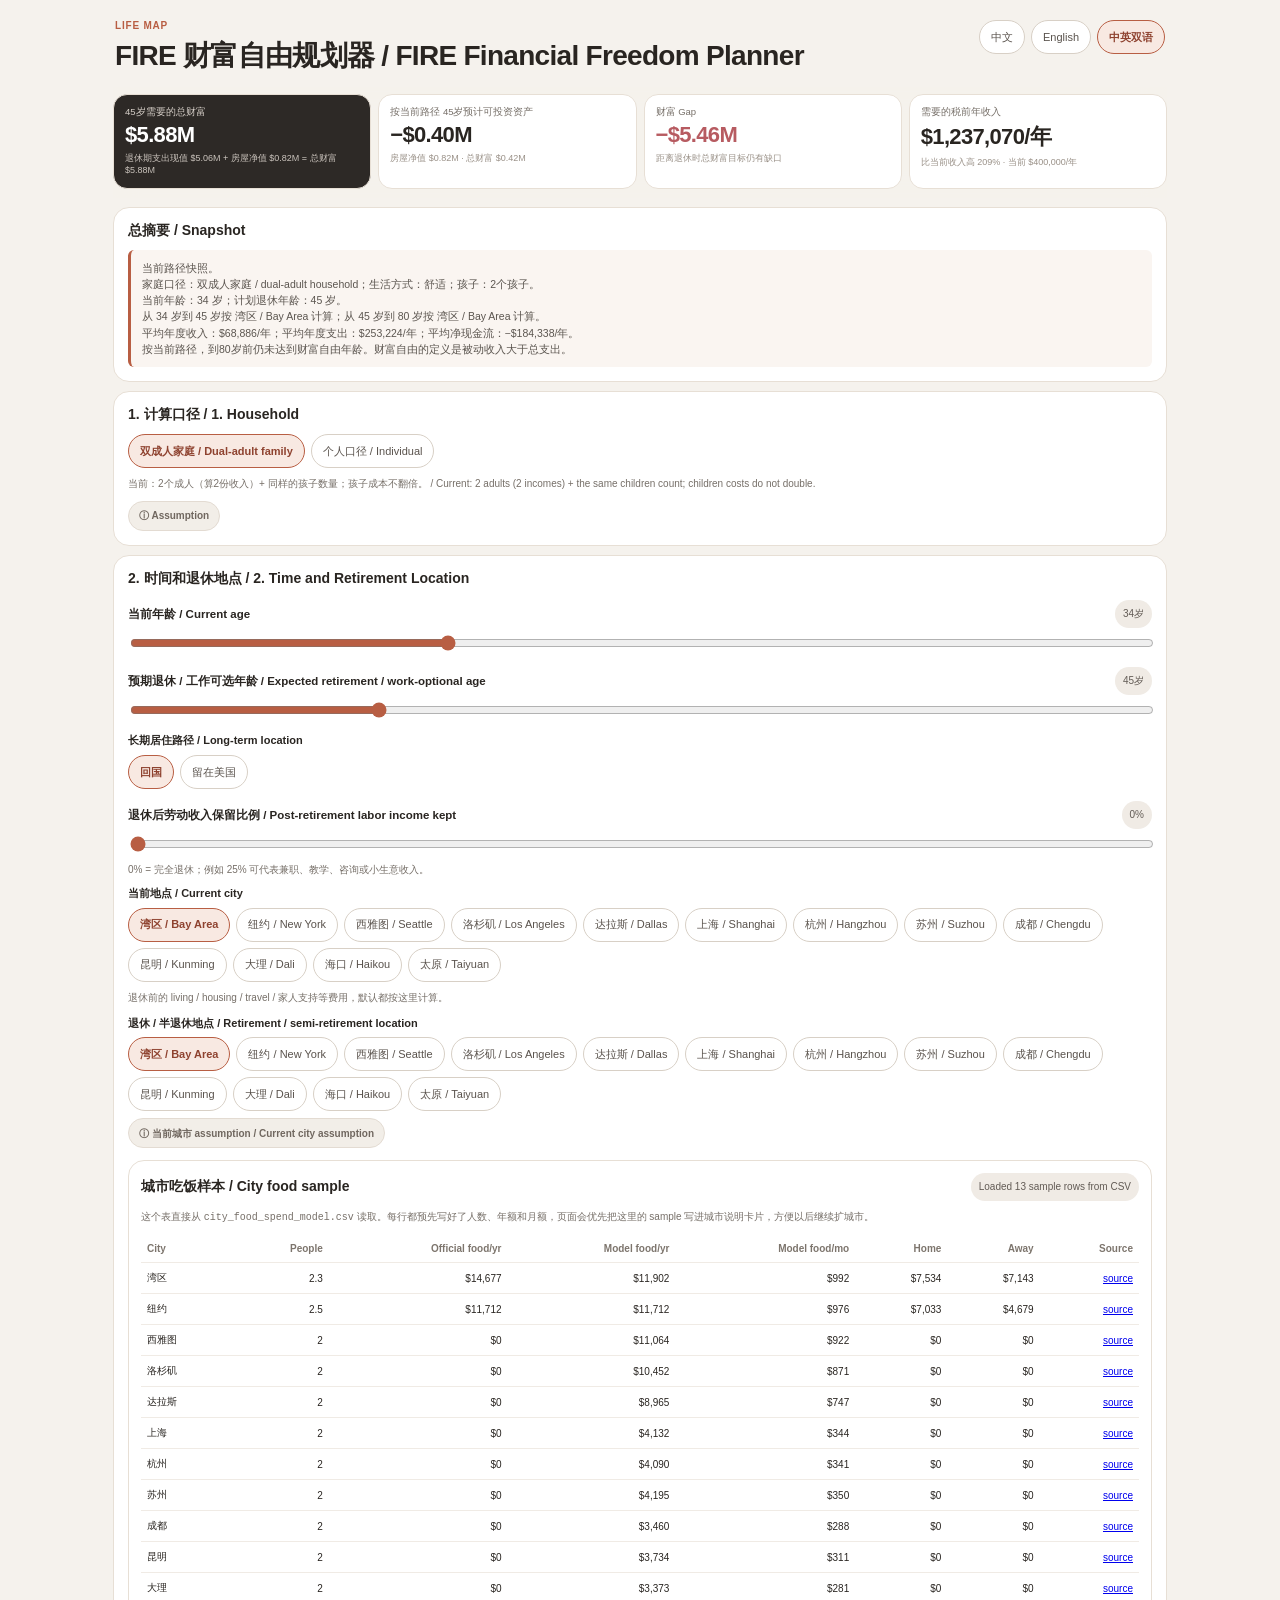
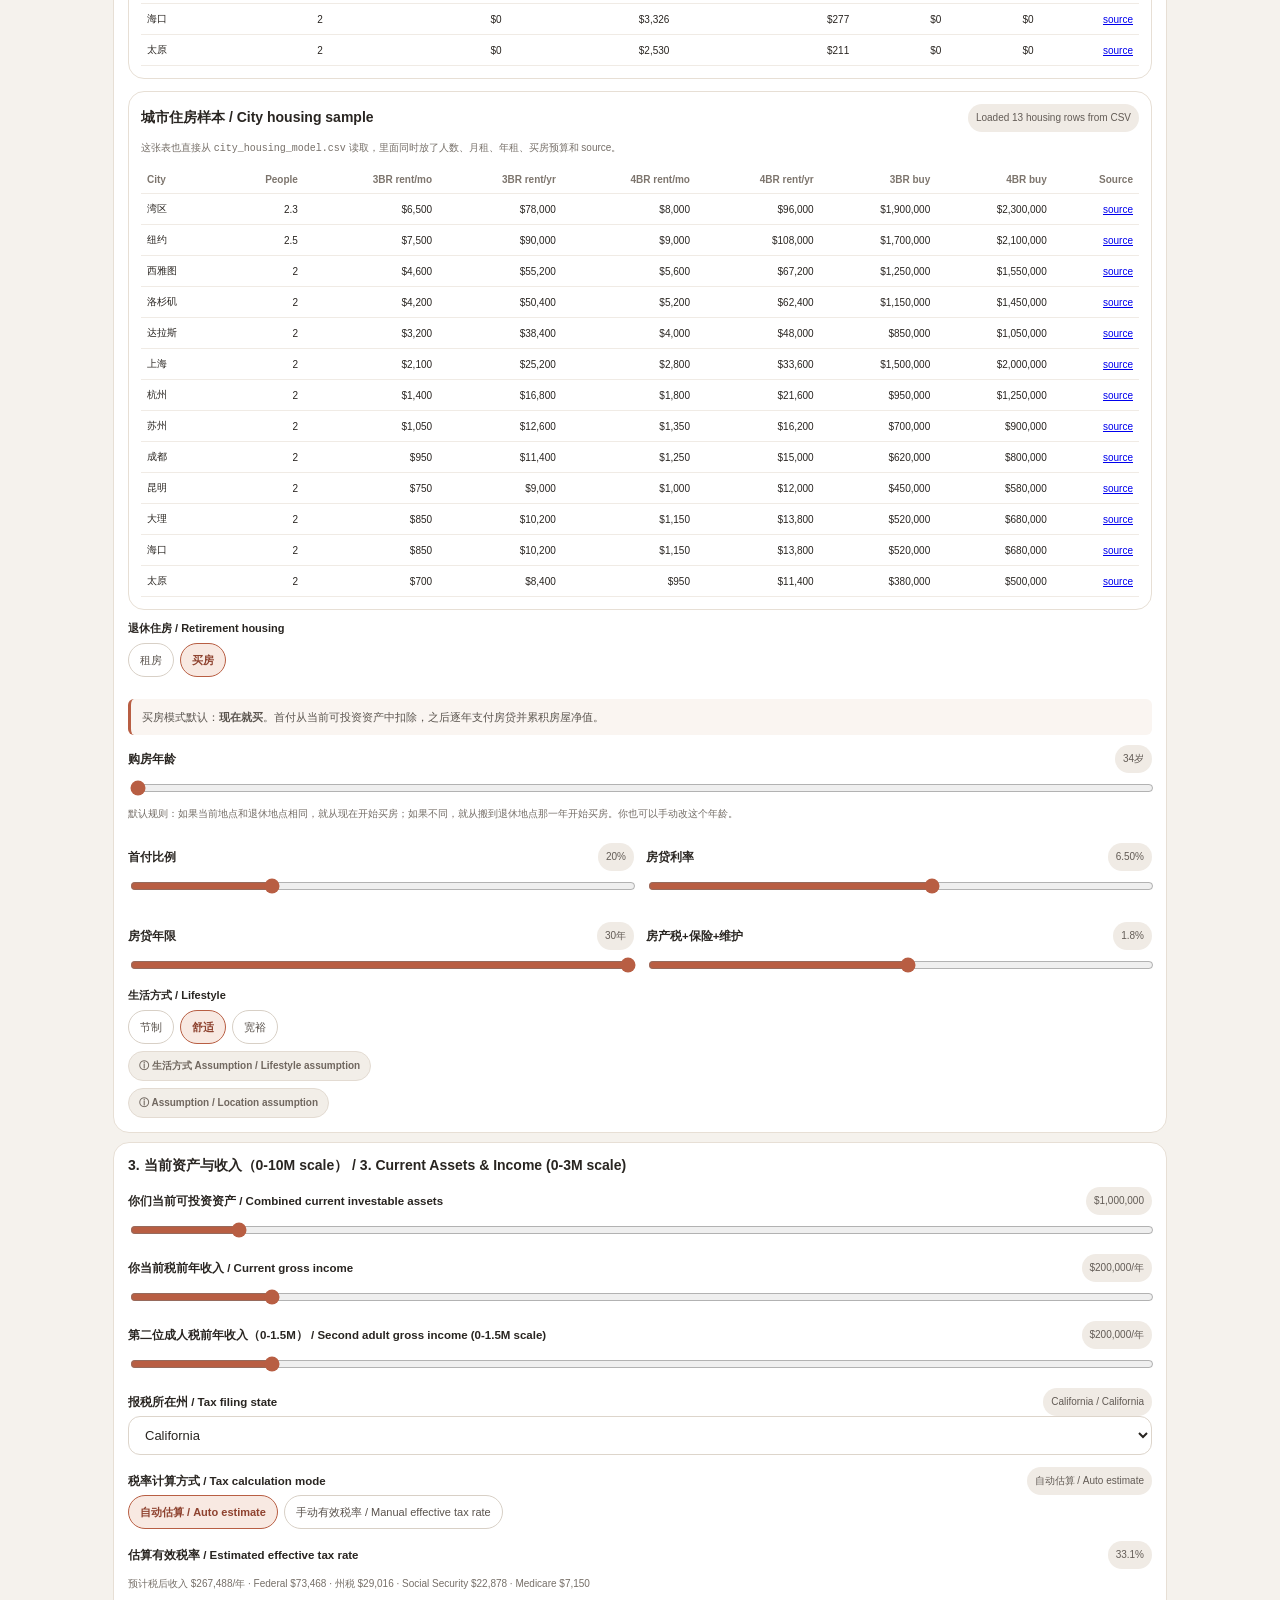
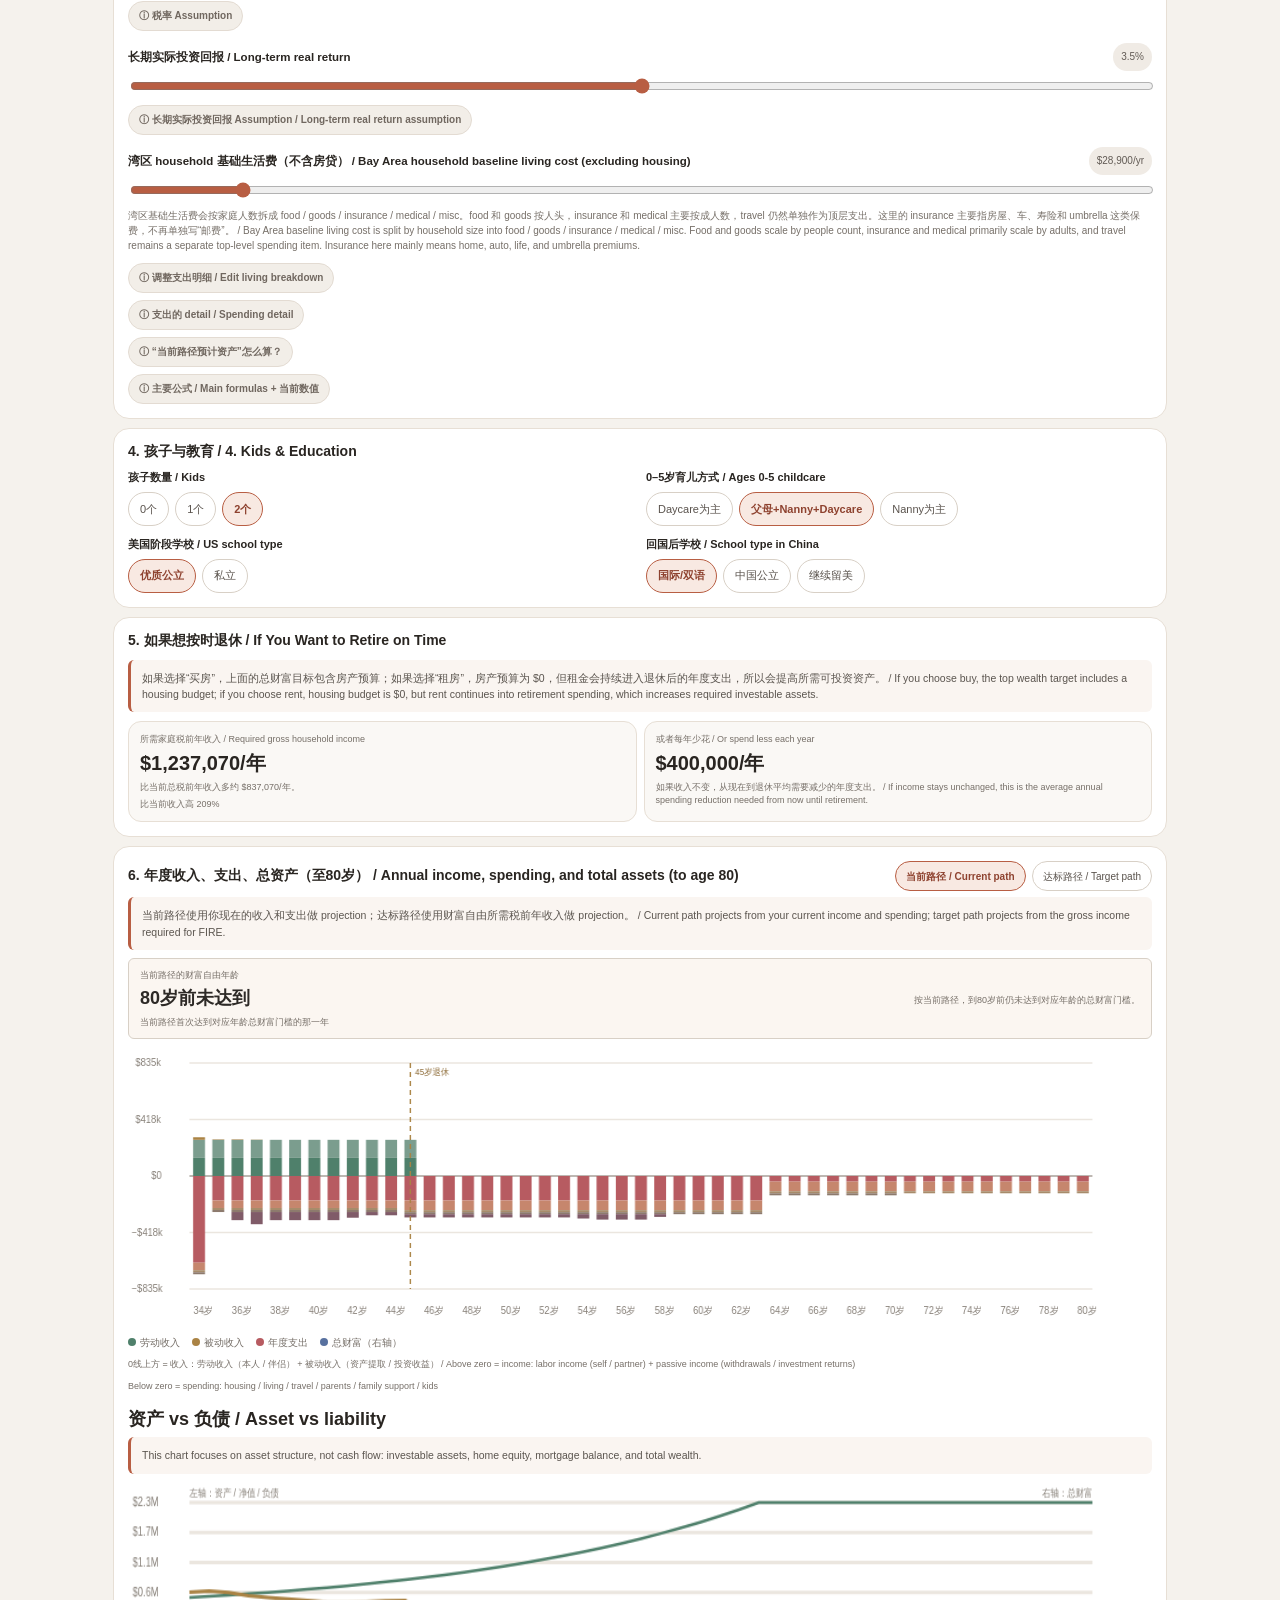
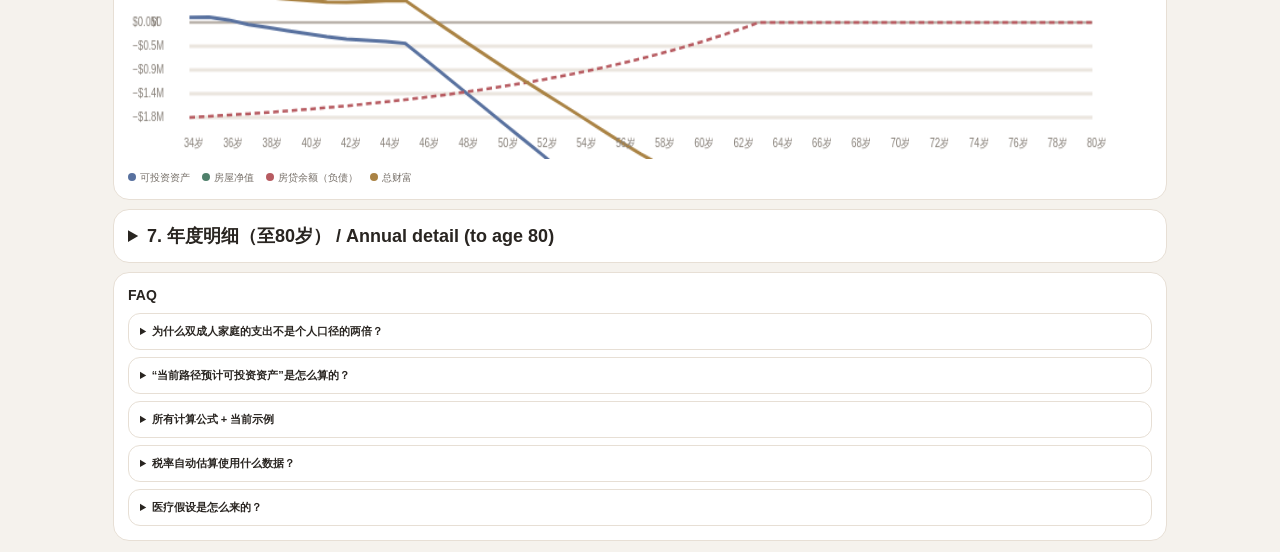
==== index.html @ 5516d3d5 "expand housing samples with annual rents" ====
<!doctype html>
<html lang="zh-CN">
<head>
<meta charset="utf-8">
<meta name="viewport" content="width=device-width,initial-scale=1,maximum-scale=1">
<title>FIRE 财富自由规划器</title>
<style>
:root{--bg:#f5f2ed;--card:#fff;--ink:#292521;--muted:#766f68;--line:#e7dfd5;--accent:#b85e43;--soft:#f8e9e2;--green:#4f806b;--red:#b75b61;--blue:#58719f;--gold:#aa8344;--dark:#2d2926}
*{box-sizing:border-box}body{margin:0;background:var(--bg);color:var(--ink);font-family:-apple-system,BlinkMacSystemFont,"SF Pro Text","PingFang SC","Microsoft YaHei",sans-serif}
.page{max-width:1080px;margin:auto;padding:13px}.hero{padding:7px 2px 12px}.eyebrow{font-size:10px;color:var(--accent);font-weight:800;letter-spacing:.08em}.hero h1{font-size:28px;margin:6px 0 0;letter-spacing:-.025em;max-width:100%}
.sticky{position:sticky;top:0;z-index:30;background:rgba(245,242,237,.95);backdrop-filter:blur(12px);padding:7px 0 9px}.kpis{display:grid;grid-template-columns:1fr 1fr;gap:7px}.kpi{background:#fff;border:1px solid var(--line);border-radius:14px;padding:11px}.kpi.primary{background:var(--dark);color:#fff}
.lab{font-size:9.5px;color:var(--muted);line-height:1.3}.primary .lab{color:#d5cec7}.num{font-size:22px;font-weight:850;letter-spacing:-.03em;margin-top:4px}.sub{font-size:9px;color:#999087;margin-top:4px;line-height:1.35}.primary .sub{color:#ccc5be}
.card{background:#fff;border:1px solid var(--line);border-radius:16px;padding:14px;margin-top:9px}.card h2{font-size:14px;margin:0 0 10px}.desc{font-size:10px;color:var(--muted);line-height:1.5;margin:-4px 0 10px}
.grid{display:grid;grid-template-columns:1fr 1fr;gap:12px}.grid > *{min-width:0}.choice-label{font-size:11px;font-weight:750;margin-bottom:7px;line-height:1.25}.seg{display:flex;gap:6px;flex-wrap:wrap;align-items:flex-start}.seg button{border:1px solid #d8d0c6;background:#fff;color:#5a534d;padding:8px 11px;min-height:34px;border-radius:999px;font-size:11px;line-height:1.15;cursor:pointer;display:inline-flex;align-items:center;justify-content:center;white-space:nowrap}.seg button.active{border-color:var(--accent);background:var(--soft);color:#8e422f;font-weight:800}
.control{margin-top:12px;min-width:0}.head{display:flex;justify-content:space-between;gap:8px;align-items:center;flex-wrap:wrap;min-width:0}.head label{font-size:11.5px;font-weight:700;line-height:1.25;min-width:0}.pill{font-size:10px;background:#f0ebe5;color:#625b55;padding:5px 8px;border-radius:999px;display:inline-flex;align-items:center;justify-content:center;min-height:28px;line-height:1;white-space:nowrap}input[type=range]{width:100%;accent-color:var(--accent);margin-top:7px}
details.info{margin-top:7px}details.info summary{display:inline-flex;cursor:pointer;list-style:none;align-items:center;justify-content:center;gap:4px;border:1px solid #e3dbd2;background:#f2eee8;border-radius:999px;padding:6px 10px;font-size:10px;line-height:1.15;min-height:30px;font-weight:750;color:#70675f;white-space:nowrap}details.info summary::-webkit-details-marker{display:none}
.info-body{margin-top:6px;border:1px solid #ebe3da;background:#faf8f5;border-radius:10px;padding:9px;font-size:9.5px;line-height:1.55;color:#5d5650}.info-grid{display:grid;grid-template-columns:1fr 1fr;gap:5px;margin:6px 0}.icell{background:#fff;border:1px solid #eee7df;border-radius:8px;padding:6px}.ik{font-size:8px;color:#8b827a}.iv{font-size:10.5px;font-weight:800;margin-top:2px}
.breakdown{display:grid;grid-template-columns:1fr 1fr;gap:7px}.box{border:1px solid var(--line);border-radius:12px;padding:10px;background:#faf8f5}.box .a{font-size:9px;color:var(--muted)}.box .b{font-size:16px;font-weight:850;margin-top:4px}
.solution{display:grid;grid-template-columns:1fr 1fr;gap:7px}.solvebox{border:1px solid var(--line);border-radius:13px;padding:11px;background:#faf8f5}.solvebox .slabel{font-size:9px;color:var(--muted)}.solvebox .snum{font-size:20px;font-weight:900;margin-top:4px}.solvebox .stext{font-size:9px;color:var(--muted);line-height:1.4;margin-top:4px}
.note{background:#faf5f1;border-left:3px solid var(--accent);padding:10px 11px;border-radius:6px;font-size:10.5px;color:#5b554f;line-height:1.55;margin-top:9px}
canvas{width:100%;height:285px;background:#fff;border-radius:10px}.legend{display:flex;gap:12px;flex-wrap:wrap;font-size:10px;color:var(--muted);margin-top:8px}.dot{display:inline-block;width:8px;height:8px;border-radius:50%;margin-right:4px}
.scroll{overflow-x:auto}table{border-collapse:collapse;width:100%;font-size:10px}th,td{padding:8px 6px;border-bottom:1px solid #f0ebe5;text-align:right;white-space:nowrap}th:first-child,td:first-child{text-align:left}th{color:#7d756d}.pos{color:var(--green)}.neg{color:var(--red)}.hidden{display:none!important}
@media(min-width:760px){.kpis{grid-template-columns:repeat(4,1fr)}}@media(max-width:700px){.grid,.solution,.breakdown{grid-template-columns:1fr}.num{font-size:20px}}

.chart-wrap{position:relative}
.chart-tooltip{
  position:absolute;pointer-events:none;display:none;min-width:150px;
  background:#2d2926;color:#fff;border-radius:10px;padding:9px 10px;
  font-size:10px;line-height:1.55;z-index:5
}
.chart-tooltip b{font-size:11px}
.faq{margin-top:9px}
.faq details{border:1px solid var(--line);background:#fff;border-radius:12px;padding:10px 11px;margin-top:7px}
.faq summary{cursor:pointer;font-size:11px;font-weight:750}
.faq .answer{font-size:10px;color:var(--muted);line-height:1.6;margin-top:8px}

.chart-head{display:flex;justify-content:space-between;align-items:center;gap:8px;flex-wrap:wrap;margin-bottom:6px}
.chart-toggle{display:flex;gap:6px}
.chart-toggle button{border:1px solid #d8d0c6;background:#fff;color:#5a534d;padding:6px 10px;min-height:30px;border-radius:999px;font-size:10px;line-height:1.15;cursor:pointer;display:inline-flex;align-items:center;justify-content:center;white-space:nowrap}
.chart-toggle button.active{border-color:var(--accent);background:var(--soft);color:#8e422f;font-weight:800}
.breakdown-legend{display:none;gap:10px;flex-wrap:wrap;font-size:9px;color:var(--muted);margin-top:8px}
.breakdown-legend.show{display:flex}
.fire-badge{display:flex;justify-content:space-between;gap:10px;align-items:center;flex-wrap:wrap;border:1px solid #d8d0c6;background:#fbf6f1}
.fire-badge .slabel{font-size:9px;color:var(--muted)}
.fire-badge .snum{font-size:18px;font-weight:900;color:#2d2926;margin-top:2px}
.fire-badge .stext{font-size:9px;color:var(--muted);line-height:1.4;margin-top:3px}
.fire-hit{background:#f5efe8}
.fire-hit td{font-weight:800;color:#2d2926}
.hero-row{display:flex;justify-content:space-between;gap:10px;align-items:flex-start;flex-wrap:nowrap}
.hero-row > div:first-child{min-width:0;flex:1 1 auto}
.lang-toggle{justify-content:flex-end;flex:0 0 auto;margin-left:auto;white-space:nowrap}
.lang-toggle button{min-width:0}
@media(max-width:700px){
 .hero-row{flex-direction:column;flex-wrap:nowrap}
 .lang-toggle{margin-left:0;justify-content:flex-start;white-space:normal}
}
</style>
</head>
<body>
<div class="page">
 <div class="hero hero-row">
  <div>
   <div class="eyebrow">LIFE MAP</div>
   <h1>FIRE 财富自由规划器</h1>
  </div>
  <div class="seg lang-toggle" id="langMode">
   <button data-v="zh">中文</button>
   <button data-v="en">English</button>
   <button data-v="bilingual" class="active">中英双语</button>
  </div>
 </div>

<div class="sticky">
  <div class="kpis">
   <div class="kpi primary"><div class="lab" id="totalNeedLabel">预期退休时需要的总财富</div><div class="num" id="totalNeed">—</div><div class="sub" id="totalNeedBreakdown">—</div></div>
   <div class="kpi"><div class="lab" id="projectLabel">按当前路径预计可投资资产</div><div class="num" id="projectWealth">—</div><div class="sub">税后收入 − 支出 + 投资复利</div></div>
   <div class="kpi"><div class="lab">财富 Gap</div><div class="num" id="wealthGap">—</div><div class="sub">预计可投资资产 vs 退休时所需总财富</div></div>
   <div class="kpi"><div class="lab">需要的税前年收入</div><div class="num" id="requiredIncomeTop">—</div><div class="sub" id="requiredIncomePctTop">从现在到目标退休年龄平均需要</div></div>
  </div>
 </div>

 <div class="card" style="margin-top:9px">
  <h2 id="summaryTitle">总摘要 / Snapshot</h2>
  <div class="note" id="summaryText" style="margin-top:0">—</div>
 </div>

 <div class="card">
  <h2>1. 计算口径</h2>
  <div class="seg" id="scope">
   <button data-v="family" class="active">双成人家庭</button>
   <button data-v="individual">个人口径</button>
  </div>
  <div class="desc" id="scopeDesc" style="margin-top:8px"></div>
  <details class="info"><summary>ⓘ Assumption</summary><div class="info-body">
   <b>个人口径：</b>1个成人（只算 1 份收入）+ 你选择的孩子数量。孩子相关成本不变；住房按“1成人+孩子”家庭尺寸算。<br><br>
   <b>双成人家庭：</b>2个成人（算 2 份收入）+ 同样的孩子数量。住房会升一级，成人吃饭/穿衣/交通/日常生活会增加，但不会把整个家庭支出简单乘2。
  </div></details>
 </div>

 <div class="card">
  <h2>2. 时间和退休地点</h2>
  <div class="control">
   <div class="head"><label>当前年龄</label><span class="pill" id="currentAgeV">34岁</span></div>
   <input id="currentAge" type="range" min="18" max="70" step="1" value="34">
  </div>
  <div class="control" style="margin-top:12px">
   <div class="head"><label>预期退休 / 工作可选年龄</label><span class="pill" id="fiAgeV"></span></div>
   <input id="fiAge" type="range" min="35" max="80" step="1" value="45">
  </div>
  <div class="grid" style="margin-top:12px;align-items:start;grid-template-columns:1fr 1fr;gap:12px">
   <div>
    <div class="choice-label" id="relocationPathLabel">长期居住路径</div>
    <div class="seg" id="relocationPath">
     <button data-v="returnChina" class="active">回国</button>
     <button data-v="stayUS">留在美国</button>
    </div>
   </div>
   <div class="control" id="returnAgeWrap" style="margin-top:0">
    <div class="head"><label>全家回国年龄</label><span class="pill" id="returnAgeV"></span></div>
    <input id="returnAge" type="range" min="40" max="55" step="1" value="45">
   </div>
  </div>
  <div class="control">
   <div class="head"><label>退休后劳动收入保留比例</label><span class="pill" id="postRetireIncomeV">0%</span></div>
   <input id="postRetireIncome" type="range" min="0" max="1" step=".05" value="0">
   <div class="desc" style="margin-top:6px">0% = 完全退休；例如 25% 可代表兼职、教学、咨询或小生意收入。</div>
  </div>
  <div class="choice-label" id="currentCityLabel">当前地点</div>
  <div class="seg" id="currentCity">
   <button data-v="bay" class="active">湾区</button><button data-v="nyc">纽约</button><button data-v="seattle">西雅图</button><button data-v="losangeles">洛杉矶</button><button data-v="dallas">达拉斯</button><button data-v="shanghai">上海</button><button data-v="hangzhou">杭州</button><button data-v="suzhou">苏州</button><button data-v="chengdu">成都</button><button data-v="kunming">昆明</button><button data-v="dali">大理</button><button data-v="haikou">海口</button><button data-v="taiyuan">太原</button>
  </div>
  <div class="desc" style="margin-top:8px">退休前的 living / housing / travel / 家人支持等费用，默认都按这里计算。</div>
  <div class="choice-label" id="retirementCityLabel" style="margin-top:12px">退休 / 半退休地点</div>
  <div class="seg" id="city">
   <button data-v="bay" class="active">湾区</button><button data-v="nyc">纽约</button><button data-v="seattle">西雅图</button><button data-v="losangeles">洛杉矶</button><button data-v="dallas">达拉斯</button><button data-v="shanghai">上海</button><button data-v="hangzhou">杭州</button><button data-v="suzhou">苏州</button><button data-v="chengdu">成都</button><button data-v="kunming">昆明</button><button data-v="dali">大理</button><button data-v="haikou">海口</button><button data-v="taiyuan">太原</button>
  </div>
  <details class="info"><summary id="cityAssumptionSummary">ⓘ 当前城市 assumption</summary><div class="info-body" id="cityInfo"></div></details>
  <div class="card" id="foodSampleCard" style="margin-top:12px;padding:12px">
   <div class="head" style="margin-bottom:8px">
    <h2 style="margin:0;font-size:14px">城市吃饭样本 / City food sample</h2>
    <span class="pill" id="foodSampleStatus">Loading sample CSV…</span>
   </div>
 <div class="desc" style="margin-top:0">
    这个表直接从 <code>city_food_spend_model.csv</code> 读取。每行都预先写好了人数、年额和月额，页面会优先把这里的 sample 写进城市说明卡片，方便以后继续扩城市。
   </div>
   <div class="scroll">
    <table>
     <thead>
     <tr>
      <th>City</th>
      <th>People</th>
      <th>Official food/yr</th>
      <th>Model food/yr</th>
      <th>Model food/mo</th>
      <th>Home</th>
      <th>Away</th>
      <th>Source</th>
     </tr>
     </thead>
     <tbody id="foodSampleRows">
      <tr><td colspan="8">Loading…</td></tr>
     </tbody>
    </table>
   </div>
  </div>
  <div class="card" id="housingSampleCard" style="margin-top:12px;padding:12px">
   <div class="head" style="margin-bottom:8px">
   <h2 style="margin:0;font-size:14px">城市住房样本 / City housing sample</h2>
    <span class="pill" id="housingSampleStatus">Loading housing CSV…</span>
   </div>
   <div class="desc" style="margin-top:0">
    这张表也直接从 <code>city_housing_model.csv</code> 读取，里面同时放了人数、月租、年租、买房预算和 source。
   </div>
   <div class="scroll">
    <table>
     <thead>
     <tr>
      <th>City</th>
      <th>People</th>
      <th>3BR rent/mo</th>
      <th>3BR rent/yr</th>
      <th>4BR rent/mo</th>
      <th>4BR rent/yr</th>
      <th>3BR buy</th>
      <th>4BR buy</th>
      <th>Source</th>
     </tr>
     </thead>
     <tbody id="housingSampleRows">
      <tr><td colspan="8">Loading…</td></tr>
     </tbody>
    </table>
   </div>
  </div>
  <div class="grid" style="margin-top:12px">
   <div><div class="choice-label" id="housingLabel">退休住房</div><div class="seg" id="housing"><button data-v="rent">租房</button><button data-v="buy" class="active">买房</button></div></div>
   <div id="mortgageWrap" style="grid-column:1/-1">
    <div class="note" style="margin-top:10px">买房模式默认：<b>现在就买</b>。首付从当前可投资资产中扣除，之后逐年支付房贷并累积房屋净值。</div>
    <div class="control" style="margin-top:10px">
     <div class="head"><label>购房年龄</label><span class="pill" id="homePurchaseAgeV"></span></div>
     <input id="homePurchaseAge" type="range" min="18" max="70" step="1" value="45">
     <div class="desc" style="margin-top:6px">默认规则：如果当前地点和退休地点相同，就从现在开始买房；如果不同，就从搬到退休地点那一年开始买房。你也可以手动改这个年龄。</div>
    </div>
    <div class="grid" style="margin-top:10px">
     <div class="control"><div class="head"><label>首付比例</label><span class="pill" id="downPayV">20%</span></div><input id="downPay" type="range" min=".05" max=".60" step=".05" value=".20"></div>
     <div class="control"><div class="head"><label>房贷利率</label><span class="pill" id="mortgageRateV">6.5%</span></div><input id="mortgageRate" type="range" min=".02" max=".10" step=".0025" value=".065"></div>
     <div class="control"><div class="head"><label>房贷年限</label><span class="pill" id="mortgageYearsV">30年</span></div><input id="mortgageYears" type="range" min="10" max="30" step="5" value="30"></div>
     <div class="control"><div class="head"><label>房产税+保险+维护</label><span class="pill" id="homeCarryV">1.8%</span></div><input id="homeCarry" type="range" min="0" max=".035" step=".001" value=".018"></div>
    </div>
   </div>
   <div><div class="choice-label" id="lifestyleLabel">生活方式</div><div class="seg" id="lifestyle"><button data-v="lean">节制</button><button data-v="base" class="active">舒适</button><button data-v="comfort">宽裕</button></div></div>
  </div>
  <details class="info"><summary id="lifestyleAssumptionSummary">ⓘ 生活方式 Assumption</summary><div class="info-body" id="lifestyleInfo"></div></details>
  <details class="info"><summary id="relocationAssumptionSummary">ⓘ Assumption</summary><div class="info-body" id="relocationInfo"></div></details>
 </div>

 <div class="card">
  <h2>3. 当前资产与收入</h2>
  <div class="control"><div class="head"><label>你当前可投资资产</label><span class="pill" id="assetsV"></span></div><input id="assets" type="range" min="0" max="10000000" step="1000" value="1000000"></div>
  <div class="control"><div class="head"><label>你当前税前年收入</label><span class="pill" id="incomeV"></span></div><input id="income" type="range" min="0" max="1500000" step="25000" value="200000"></div>
  <div id="partnerIncomeWrap" class="hidden">
   <div class="control"><div class="head"><label>第二位成人税前年收入（0-1.5M）</label><span class="pill" id="partnerIncomeV"></span></div><input id="partnerIncome" type="range" min="0" max="1500000" step="25000" value="200000"></div>
  </div>
  <div class="control">
   <div class="head"><label>报税所在州</label><span class="pill" id="taxStateV">California</span></div>
   <select id="taxState" style="width:100%;padding:10px 12px;border:1px solid #ddd5cb;border-radius:12px;background:#fff;font-family:inherit;font-size:13px;line-height:1.2;color:inherit;font-weight:500"><option value="CA" selected style="font:inherit">California</option><option value="NY" style="font:inherit">New York</option><option value="TX" style="font:inherit">Texas</option><option value="WA" style="font:inherit">Washington</option><option value="FL" style="font:inherit">Florida</option><option value="MA" style="font:inherit">Massachusetts</option><option value="NJ" style="font:inherit">New Jersey</option><option value="IL" style="font:inherit">Illinois</option><option value="PA" style="font:inherit">Pennsylvania</option><option value="VA" style="font:inherit">Virginia</option><option value="NC" style="font:inherit">North Carolina</option><option value="OTHER" style="font:inherit">其他州</option></select>
  </div>
  <div class="control">
   <div class="head"><label>税率计算方式</label><span class="pill" id="taxModeV">自动估算</span></div>
   <div class="seg" id="taxMode"><button data-v="auto" class="active">自动估算</button><button data-v="manual">手动有效税率</button></div>
  </div>
  <div class="control hidden" id="manualTaxWrap">
   <div class="head"><label>手动有效总税率</label><span class="pill" id="manualTaxV">40%</span></div>
   <input id="manualTax" type="range" min="0" max=".65" step=".01" value=".40">
   <div class="desc" style="margin-top:6px">如果你大概知道自己的 effective tax rate，可以直接覆盖自动估算。</div>
  </div>
  <div class="control">
   <div class="head"><label>估算有效税率</label><span class="pill" id="taxV">—</span></div>
   <div class="desc" id="taxBreakdown" style="margin-top:7px"></div>
   <details class="info"><summary id="taxAssumptionSummary">ⓘ 税率 Assumption</summary><div class="info-body" id="taxAssumptionInfo">
    自动模式：Federal 与 payroll tax 使用现有规划税档；California 使用分档估算。其他州目前使用规划级的州所得税近似，并不是逐州报税引擎。若你知道自己的实际 effective tax rate，建议切换“手动有效税率”。<br><br>
    无州个人所得税州（TX / WA / FL）按州所得税 0 处理。未计入 401(k)、HSA、itemized deductions、AMT、NIIT、capital gains、RSU timing 等个性化项目。
   </div></details>
  </div>
  <div class="control"><div class="head"><label>长期实际投资回报</label><span class="pill" id="retV"></span></div><input id="ret" type="range" min="0" max=".07" step=".005" value=".035"></div>
  <details class="info"><summary id="retReturnSummary">ⓘ 长期实际投资回报 Assumption</summary><div class="info-body" id="retInfo"></div></details>
   <div class="control">
   <div class="head"><label id="bayBaseSpendLabel">湾区 household 基础生活费（不含房贷 / housing）</label><span class="pill" id="bayBaseSpendV">$30k</span></div>
    <input id="bayBaseSpend" type="range" min="15000" max="150000" step="1000" value="30000">
    <div class="desc" id="bayBaseSpendDesc" style="margin-top:6px">湾区基础生活费会按家庭人数拆成 food / goods / insurance / medical / misc，food 和 goods 按人头，insurance 和 medical 主要按成人数，travel 仍然单独作为顶层支出。这里的 insurance 主要指房屋、车、寿险和 umbrella 这类保费，不再单独写“邮费”。</div>
   </div>
  <details class="info" id="livingEditorWrap">
   <summary id="livingEditorSummary">ⓘ 调整支出明细 / Adjust spending detail</summary>
   <div class="info-body" id="livingEditorInfo"></div>
  </details>
  <details class="info" id="spendDetailWrap">
   <summary id="spendDetailSummary">ⓘ 支出的 detail / Spending detail</summary>
   <div class="info-body" id="spendDetailInfo"></div>
  </details>
  <details class="info"><summary id="pathAssumptionSummary">ⓘ “当前路径预计资产”怎么算？</summary><div class="info-body" id="pathAssumptionInfo">
    <b>每一年：</b><br>
    1) 税后收入 = 税前年收入 × (1 − 有效税率)<br>
    2) 年度结余 = 税后收入 − 当年家庭支出<br>
    3) 投资收益 = 年初可投资资产 × 实际投资回报率<br>
    4) 年末可投资资产 = 年初资产 + 投资收益 + 年度结余<br><br>
    如果你选择“回国”，回国年龄之前按湾区生活费算，回国年龄之后按目标城市生活费算。<br><br>
    有效税率会根据当前税前年收入和个人/家庭口径自动变化；实际投资回报率默认 <b>3.5%</b>（真实购买力口径），你也可以直接拖动上面的滑条改成 3% 或其他数值。这是确定性 baseline，不代表每年市场真的会稳定涨 3.5%。
  </div></details>
  <details class="info"><summary id="formulaSummary">ⓘ 主要公式 / Main formulas</summary><div class="info-body" id="formulaInfo"></div></details>
 </div>

 <div class="card">
  <h2>4. 孩子与教育</h2>
  <div class="grid">
   <div>
    <div class="choice-label" id="kidsLabel">孩子数量</div>
    <div class="seg" id="kids"><button data-v="0">0个</button><button data-v="1">1个</button><button data-v="2" class="active">2个</button></div>
   </div>
   <div>
    <div class="choice-label" id="childcareLabel">0–5岁育儿方式</div>
    <div class="seg" id="childcare"><button data-v="daycare">Daycare为主</button><button data-v="mixed" class="active">父母+Nanny+Daycare</button><button data-v="nanny">Nanny为主</button></div>
   </div>
  </div>
  <div class="grid" id="kidsSchoolWrap" style="margin-top:12px">
   <div><div class="choice-label" id="usSchoolLabel">美国阶段学校</div><div class="seg" id="usSchool"><button data-v="public" class="active">优质公立</button><button data-v="private">私立</button></div></div>
   <div id="cnSchoolWrap"><div class="choice-label" id="cnSchoolLabel">回国后学校</div><div class="seg" id="cnSchool"><button data-v="intl" class="active">国际/双语</button><button data-v="public">中国公立</button><button data-v="stayUS">继续留美</button></div></div>
  </div>
 </div>

 <div class="card">
  <h2 id="retireOnTimeTitle">5. 如果想按时退休</h2>
  <div class="note" id="retireOnTimeNote">如果选择“买房”，上面的总财富目标包含房产预算；如果选择“租房”，房产预算为 $0，但租金会持续进入退休后的年度支出，所以会提高所需可投资资产。</div>
  <div class="solution" style="margin-top:9px">
   <div class="solvebox"><div class="slabel" id="requiredIncomeLabel">所需家庭税前年收入</div><div class="snum" id="requiredIncome">—</div><div class="stext" id="incomeDelta">—</div><div class="stext" id="incomeDeltaPct"></div></div>
   <div class="solvebox"><div class="slabel" id="spendCutLabel">或者每年少花</div><div class="snum" id="spendCut">—</div><div class="stext" id="spendCutDesc">如果收入不变，从现在到退休平均需要减少的年度支出。</div></div>
  </div>
 </div>

 <div class="card">
 <div class="chart-head">
   <h2 id="projectionSectionTitle" style="margin:0">6. 年度收入、支出、总资产（至80岁）</h2>
   <div class="chart-toggle">
    <button id="projectionCurrentBtn" type="button" class="active">当前路径</button>
    <button id="projectionTargetBtn" type="button">达标路径</button>
   </div>
  </div>
 <div class="note" id="projectionNote" style="margin-top:0">当前路径使用你现在的收入和支出做 projection；达标路径使用财富自由所需税前年收入做 projection。</div>
 <div class="note fire-badge" id="fireAgeBadge" style="margin-top:8px">
  <div>
   <div class="slabel" id="fireAgeLabel">当前路径的财富自由年龄</div>
   <div class="snum" id="fireAgeValue">—</div>
   <div class="stext" id="fireAgeSub">被动收入首次覆盖年度支出的那一年</div>
  </div>
  <div class="stext" id="fireAgeSideNote">—</div>
 </div>
 <div class="chart-wrap">
   <canvas id="chart" width="1100" height="285"></canvas>
   <div id="chartTooltip" class="chart-tooltip"></div>
  </div>
  <div class="legend" id="overviewLegend"><span><i class="dot" style="background:#4f806b"></i>劳动收入</span><span><i class="dot" style="background:#aa8344"></i>被动收入</span><span><i class="dot" style="background:#b75b61"></i>年度支出</span><span><i class="dot" style="background:#58719f"></i>总财富（右轴）</span></div>
  <div class="breakdown-legend" id="detailLegend">
   <span>0线上方 = 收入：劳动收入（本人 / 伴侣） + 被动收入（资产提取 / 投资收益）</span>
   <span>0线下方 = 支出：住房 / 生活 / 旅行 / 父母 / 家人支持 / 孩子</span>
  </div>
  <div class="chart-head" style="margin-top:16px">
   <h3 id="wealthSectionTitle" style="margin:0;font-size:18px">资产 vs 负债</h3>
  </div>
  <div class="note" id="wealthNote" style="margin-top:0">这一张图只看资产结构，不看 cash flow：可投资资产、房屋净值、房贷余额，以及总财富。</div>
  <div class="chart-wrap">
   <canvas id="wealthChart" width="1100" height="240"></canvas>
   <div id="wealthTooltip" class="chart-tooltip"></div>
  </div>
  <div class="legend" id="wealthLegend"><span><i class="dot" style="background:#58719f"></i>可投资资产</span><span><i class="dot" style="background:#4f806b"></i>房屋净值</span><span><i class="dot" style="background:#b75b61"></i>房贷余额（负债）</span><span><i class="dot" style="background:#aa8344"></i>总财富</span></div>
 </div>

 <div class="card">
  <details>
   <summary id="annualSummary" style="font-size:18px;font-weight:700;cursor:pointer">7. 年度明细（至80岁）</summary>
   <div class="scroll" style="margin-top:12px"><table><thead><tr><th>年龄</th><th>劳动收入</th><th>被动收入</th><th>支出</th><th>年度净现金流</th><th>投资收益</th><th>可投资资产</th><th>房屋净值</th><th>总财富</th></tr></thead><tbody id="rows"></tbody></table></div>
  </details>
 </div>

 <div class="card faq">
  <h2>FAQ</h2>

  <details>
   <summary>为什么双成人家庭的支出不是个人口径的两倍？</summary>
   <div class="answer">
    因为孩子的托育、学费和大学支持不会因为多一个成人而翻倍。住房按“卧室数 = 成人数 + 孩子数”自动调整，例如1成人+2孩子=3居、2成人+2孩子=4居；此外只增加第二个成人的餐饮、衣物、交通和日常生活边际成本，医疗已并入生活费。
   </div>
  </details>

  <details>
   <summary>“当前路径预计可投资资产”是怎么算的？</summary>
   <div class="answer">
    每一年先根据税前年收入自动估算 Federal + California + payroll taxes，得到税后收入，再减去当年的家庭支出；年初可投资资产按长期实际回报率产生投资收益。年末资产 = 年初资产 + 投资收益 + 税后收入 − 年度支出。
   </div>
  </details>

  <details id="faqFormulaDetail">
   <summary>所有计算公式</summary>
   <div class="answer">
    <b>1. 税后收入</b><br>
    税后收入 = 税前年收入 − Federal income tax − 州所得税 − Social Security − Medicare − Additional Medicare；也可以用手动有效总税率直接估算<br><br>

    <b>2. 年度家庭总支出</b><br>
    年度总支出 = 住房 + 成人基础生活 + 旅行 + 父母 / 家人支持 + 孩子托育/教育<br><br>

    <b>3. 年度结余</b><br>
    年度结余 = 税后收入 − 年度总支出<br><br>

    <b>4. 当年投资收益</b><br>
    投资收益 = 年初可投资资产 × 长期实际投资回报率<br><br>

    <b>5. 年末可投资资产</b><br>
    年末可投资资产 = 年初可投资资产 + 投资收益 + 年度结余<br><br>

    <b>6. 孩子未来剩余支出的现值</b><br>
    孩子支出 PV = Σ［未来第 t 年孩子支出 ÷ (1 + 实际回报率)^t］<br><br>

    <b>7. 退休后长期年度支出</b><br>
    长期年度支出 = 退休地点住房（若租房） + 成人生活 + 旅行 + 父母 / 家人支持<br>
    如果选择买房，退休后不再把房租计入长期年度支出。<br><br>

    <b>8. 退休时所需可投资资产</b><br>
    所需可投资资产 = 永久性年度支出 ÷ 4% + 孩子剩余支出 PV + 退休后剩余房贷付款 PV<br><br>

    <b>9. 买房与房贷</b><br>
    买房模式默认从当前年龄立即买房：首付 = 房价 × 首付比例；初始房贷 = 房价 × (1 − 首付比例)。首付从当前可投资资产扣除；之后按等额本息房贷逐年计算本金与利息，同时计入房产税、保险和维护。房屋净值 = 房价 − 剩余房贷余额。<br>
    FIRE 目标不会重复算房子：长期永久支出只保留房产税/保险/维护；退休后尚未还完的房贷只按剩余付款的现值计一次；总财富展示中只加入退休年龄时已经形成的房屋净值，不再把整套房价重新加一遍。<br><br>

    <b>10. 退休时所需总财富</b><br>
    所需总财富 = 所需可投资资产 + 房产预算<br><br>

    <b>11. 财富 Gap</b><br>
    Gap = 退休年龄预计可投资资产 − 退休时所需总财富<br>
    如果选择买房，房产预算已经包含在“所需总财富”中，因此也会进入 Gap；Gap &gt; 0 表示预计超过总财富目标，Gap &lt; 0 表示仍有缺口。<br><br>

    <b>12. 所需税前年收入</b><br>
    模型用二分搜索反推平均税前年收入，使退休年龄预计可投资资产达到目标。<br><br>

    <b>13. 所需收入与当前收入的百分比差异</b><br>
    Percentage Difference = (所需税前年收入 − 当前税前年收入) ÷ 当前税前年收入<br><br>

    <b>14. 如果收入不变，需要削减的年度支出</b><br>
    模型用二分搜索反推每年平均需要减少的支出，使退休年龄预计可投资资产达到目标。<br><br>

    <b>15. 退休后的资产提取</b><br>
    退休后资产提取是自动算出来的，不再手调。系统会把“当年支出 − 被动收入 − 任何保留的劳动收入”当成需要从投资账户补的现金流；如果这部分已经被被动收入覆盖，那提取就是 0。资产本身仍按“年初资产 + 投资收益 + 税后劳动收入 − 支出”更新，因此不会重复计算。<br><br>

    <b>16. 细分 Cash Flow 图</b><br>
    0线上方 = 本人税后收入 + 伴侣税后收入（家庭模式） + 投资收益<br>
    0线下方 = 住房 + 基础生活 + 旅行 + 父母 / 家人支持 + 托育/教育<br><br>

    <b>17. 房间数</b><br>
    卧室数 = 成人数 + 孩子数<br><br>


    <b>19. 年龄范围</b><br>
    当前年龄可选 18–70 岁；退休 / 工作可选年龄不能早于当前年龄。年度模拟从当前年龄开始，并至少延伸到80岁。<br><br>

    <b>20. 退休后的资产路径</b><br>
    图表从你选择的“当前年龄”开始，并至少延伸到80岁。退休年龄之前使用当前税前年收入假设；从退休年龄开始，劳动收入 = 退休前税前年收入 × “退休后劳动收入保留比例”。投资收益与家庭支出继续逐年计算，因此可以观察退休后资产是增长、趋平还是下降。<br><br>
    <b>18. 金额口径</b><br>
    模型主要使用 2026 美元购买力口径，因此长期投资回报率采用实际回报率，默认 3%。
   </div>
  </details>

  <details>
   <summary>税率自动估算使用什么数据？</summary>
   <div class="answer">
    Federal 使用 2026 IRS tax brackets 与 standard deduction；Payroll tax 包括 Social Security、Medicare 和 Additional Medicare；California 当前使用 FTB 最新公布的税档与 standard deduction 作为规划近似。模型用于 FIRE 规划，不等同于正式报税结果。
   </div>
  </details>

  <details id="faqHealthDetail">
   <summary>医疗假设是怎么来的？</summary>
   <div class="answer">
    对于“工作中、公司有保险”的成年人，我们现在用更接近现实的现金支出做规划：<a href="https://www.kff.org/health-costs/health-policy-101-employer-sponsored-health-insurance/" target="_blank" rel="noopener">KFF 2025 employer-sponsored insurance benchmark</a> 显示，单人平均雇员保费自付约 $1,440/年；<a href="https://www.kff.org/health-costs/how-much-do-people-with-employer-plans-spend-out-of-pocket-on-cost-sharing/" target="_blank" rel="noopener">KFF 2025 cost-sharing analysis</a> 显示，雇主保险人群平均 out-of-pocket cost-sharing 约 $869/年。两者合起来，工作年龄、正常有雇主保险的单个成年人，大致可以按 <b>$2.3k/年</b> 规划。<br><br>
    所以这里我们把美国工作年龄的医疗支出改成了更保守但不夸张的数：单人约 $2.3k/年，双成人约 $4.6k/年。退休前如果没有公司保险、改成 ACA / 自费，这个数字会明显更高。
   </div>
  </details>
 </div>

<script>
(function(){
const S={scope:'family',kids:2,childcare:'mixed',usSchool:'public',cnSchool:'intl',currentCity:'bay',city:'bay',housing:'buy',homePurchaseAge:45,homePurchaseAgeManual:false,lifestyle:'base',chartMode:'detail',projectionMode:'current',relocationPath:'returnChina',taxState:'CA',taxMode:'auto',lang:'bilingual',autoFood:true,livingPartsAuto:true,livingParts:{food:0,goods:0,insurance:0,medical:0,misc:0}};
 let currentPathFireAge=null;
 let currentPathFireIndex=-1;
 const CITY={
  bay:{nameZh:'湾区',nameEn:'Bay Area',country:'US',livingFactor:1.00,rent3:6500*12,rent4:8000*12,buy3:1900000,buy4:2300000,living1:70000,secondAdult:22000,health1:12000,health2:8500,travel:18000,srcZh:'舒适型家庭住房：单成人+孩子按3BR，双成人+孩子按4BR。',srcEn:'Comfortable family baseline: 3BR for one adult plus kids, 4BR for two adults plus kids.'},
  nyc:{nameZh:'纽约',nameEn:'New York',country:'US',livingFactor:1.14,rent3:7500*12,rent4:9000*12,buy3:1700000,buy4:2100000,living1:39000,secondAdult:24000,health1:13500,health2:9000,travel:18000,srcZh:'纽约按 Manhattan/近核心区家庭型住房的高成本假设。',srcEn:'New York assumes a high-cost Manhattan / near-core family baseline.'},
  seattle:{nameZh:'西雅图',nameEn:'Seattle',country:'US',livingFactor:0.95,rent3:4600*12,rent4:5600*12,buy3:1250000,buy4:1550000,living1:33000,secondAdult:20000,health1:11000,health2:8000,travel:17000,srcZh:'西雅图按高薪科技城市但住房仍偏贵的规划假设。',srcEn:'Seattle assumes a high-income tech city with still-elevated housing costs.'},
  losangeles:{nameZh:'洛杉矶',nameEn:'Los Angeles',country:'US',livingFactor:1.02,rent3:4200*12,rent4:5200*12,buy3:1150000,buy4:1450000,living1:34000,secondAdult:20500,health1:11200,health2:8000,travel:17000,srcZh:'洛杉矶按大都会区改善型家庭成本估算。',srcEn:'Los Angeles assumes a metro-area family planning baseline.'},
  dallas:{nameZh:'达拉斯',nameEn:'Dallas',country:'US',livingFactor:0.82,rent3:3200*12,rent4:4000*12,buy3:850000,buy4:1050000,living1:30000,secondAdult:18000,health1:10000,health2:7500,travel:16000,srcZh:'达拉斯按较低住房成本、较强车依赖的家庭假设。',srcEn:'Dallas assumes lower housing costs and more car-dependent family spending.'},
  shanghai:{nameZh:'上海',nameEn:'Shanghai',country:'CN',livingFactor:0.68,rent3:2100*12,rent4:2800*12,buy3:1500000,buy4:2000000,living1:30000,secondAdult:16000,health1:9000,health2:6500,travel:18000,srcZh:'上海改善型家庭长租：3居与4居分开，不再把双成人总支出翻倍。',srcEn:'Shanghai uses a family-friendly rental baseline and does not double total spending for two adults.'},
  hangzhou:{nameZh:'杭州',nameEn:'Hangzhou',country:'CN',livingFactor:0.56,rent3:1400*12,rent4:1800*12,buy3:950000,buy4:1250000,living1:26000,secondAdult:14000,health1:8000,health2:5500,travel:17000,srcZh:'杭州舒适型改善住房：3居约$1.4k/月，4居约$1.8k/月；成人2增加的是边际成本。',srcEn:'Hangzhou uses comfortable-upgrade housing assumptions with incremental second-adult costs.'},
  suzhou:{nameZh:'苏州',nameEn:'Suzhou',country:'CN',livingFactor:0.52,rent3:1050*12,rent4:1350*12,buy3:700000,buy4:900000,living1:24000,secondAdult:13000,health1:8000,health2:5500,travel:16000,srcZh:'苏州相对杭州住房和日常生活成本略低。',srcEn:'Suzhou is modeled slightly below Hangzhou for housing and everyday expenses.'},
  chengdu:{nameZh:'成都',nameEn:'Chengdu',country:'CN',livingFactor:0.50,rent3:950*12,rent4:1250*12,buy3:620000,buy4:800000,living1:24000,secondAdult:13000,health1:8000,health2:5500,travel:17000,srcZh:'成都改善型3–4居室假设；金融城/高新区会更高。',srcEn:'Chengdu uses a 3-4BR improvement baseline; Finance City / Hi-tech zones can be higher.'},
  kunming:{nameZh:'昆明',nameEn:'Kunming',country:'CN',livingFactor:0.44,rent3:750*12,rent4:1000*12,buy3:450000,buy4:580000,living1:22000,secondAdult:12000,health1:7500,health2:5000,travel:16000,srcZh:'昆明生活成本较低，住房按改善型3–4居室。',srcEn:'Kunming has lower living costs and a comfortable 3-4BR housing baseline.'},
  dali:{nameZh:'大理',nameEn:'Dali',country:'CN',livingFactor:0.47,rent3:850*12,rent4:1150*12,buy3:520000,buy4:680000,living1:23000,secondAdult:12000,health1:8000,health2:5500,travel:18000,srcZh:'大理旅游属性强，长期租金波动更大。',srcEn:'Dali has stronger tourism effects and more volatile long-term rent.'},
  haikou:{nameZh:'海口',nameEn:'Haikou',country:'CN',livingFactor:0.46,rent3:850*12,rent4:1150*12,buy3:520000,buy4:680000,living1:23000,secondAdult:12000,health1:8000,health2:5500,travel:17000,srcZh:'海口按改善型家庭长租；新片区差异较大。',srcEn:'Haikou uses an improved-family rental baseline with area-level variation.'},
  taiyuan:{nameZh:'太原',nameEn:'Taiyuan',country:'CN',livingFactor:0.40,rent3:700*12,rent4:950*12,buy3:380000,buy4:500000,living1:20000,secondAdult:11000,health1:7000,health2:5000,travel:15000,srcZh:'太原按改善型3–4居室，不使用豪宅挂牌作为默认。',srcEn:'Taiyuan uses a comfortable 3-4BR baseline and avoids luxury-listing defaults.'}
 };
 const LIFE={lean:.82,base:1,comfort:1.28};
 const CC={daycare:{y0:45000,y15:22000},mixed:{y0:60000,y15:30000},nanny:{y0:80000,y15:50000}};
 const SCHOOL={usPublic:12000,usPrivate:35000,cnIntl:32500,cnPublic:8000,college:20000};
 const LANG={
  zh:{
   hero:'FIRE 财富自由规划器',section1:'1. 计算口径',section2:'2. 时间和退休地点',section3:'3. 当前资产与收入（0-10M scale）',section4:'4. 孩子与教育',section5:'5. 如果想按时退休',section6:'6. 年度收入、支出、总资产（至80岁）',section7:'7. 年度明细（至80岁）',section8:'8. 达标路径：按财富自由所需税前年收入',faq:'FAQ',overview:'总览',detail:'细分',buyNow:'买房模式默认：<b>现在就买</b>。首付从当前可投资资产中扣除，之后逐年支付房贷并累积房屋净值。',scopeIndividual:'当前：1个成人（只算1份收入）+ 你选择的孩子数量。',scopeFamily:'当前：2个成人（算2份收入）+ 同样的孩子数量；孩子成本不翻倍。',returnChina:'当前选择“回国”：模型在 {age} 岁开始切换到你选择的中国退休/半退休城市生活成本。',stayUS:'当前选择“留在美国”：模型不会使用回国年龄，也不会切换到中国城市成本；退休生活继续按美国住房和生活成本计算。',cityRule:'住房计算规则：卧室数 = 成人数 + 孩子数。1–2居价格目前按同城3居基准做规划型比例估算；3–4居使用城市设定值。',cityBuy:'当前选择买房。模型假设现在按 {down}% 首付购买 {home} 的 {beds} 居住房；首付立即从可投资资产扣除，剩余部分按 {yrs} 年、{rate}% 房贷逐年偿还。退休目标只计当时房屋净值 + 剩余房贷现值，不会再次加入整套房价。',cityRent:'当前选择租房。房产预算为 $0；模型按 {beds} 居长期租金 {rent}/月计入退休后的长期年度支出。',taxMode:'自动估算',manualTax:'手动有效税率',overviewLegend:'劳动收入 / 被动收入 / 年度支出 / 总财富（右轴）',detailLegend1:'0线上方 = 收入：劳动收入（本人 / 伴侣） + 被动收入（资产提取 / 投资收益）',detailLegend2:'Below zero = spending: housing / living / travel / parents / family support / kids',cityLabel:'当前城市 assumption',allYear:'7. 年度明细（至80岁）',retPath:'长期居住路径',retAge:'回国 / 退休切换年龄',currentAge:'当前年龄',fiAge:'预期退休 / 工作可选年龄',postRetire:'退休后劳动收入保留比例',withdraw:'退休后资产提取率',kids:'孩子数量',childcare:'0–5岁育儿方式',usSchool:'美国阶段学校',cnSchool:'回国后学校',retHousing:'退休住房',lifestyle:'生活方式',assets:'你当前可投资资产',income:'你当前税前年收入',partnerIncome:'第二位成人税前年收入（0-1.5M）',state:'报税所在州',taxCalc:'税率计算方式',taxHint:'如果你大概知道自己的 effective tax rate，可以直接覆盖自动估算。',taxRate:'估算有效税率',retReturn:'长期实际投资回报',lifestyleAssumption:'<b>生活方式是一个乘数</b>：节制 = 0.82×，舒适 = 1.00×，宽裕 = 1.28×。它目前只乘在“生活费”上（医疗已并入生活费），不会自动放大房贷、旅行、父母或孩子支出。',bayBaseSpend:'湾区基础生活费（不含房贷）',bayBaseSpendDesc:'Bay Area baseline living cost is multiplied by the city factor for each location; this baseline is then split into food / goods / insurance / medical / misc, and medical is no longer double-counted at the top level.',required:'如果想按时退休',requiredDesc:'If you choose buy, the target includes a housing budget; if you choose rent, housing budget is $0 but rent continues into retirement spending, which increases required investable assets.',wealthSectionTitle:'资产 vs 负债',wealthNote:'This chart focuses on asset structure, not cash flow: investable assets, home equity, mortgage balance, and total wealth.'},
  en:{
   hero:'FIRE Financial Freedom Planner',section1:'1. Household',section2:'2. Time and Retirement Location',section3:'3. Current Assets & Income (0-3M scale)',section4:'4. Kids & Education',section5:'5. If You Want to Retire on Time',section6:'6. Current path: annual income, spending, and total assets (to age 80)',section7:'7. Annual detail (to age 80)',section8:'8. Target path: required gross income for FIRE',faq:'FAQ',overview:'Overview',detail:'Detail',buyNow:'Buy mode defaults to <b>buying now</b>. The down payment is deducted from current investable assets, then mortgage principal and interest are paid over time while home equity accumulates.',scopeIndividual:'Current: 1 adult (1 income) + selected children count.',scopeFamily:'Current: 2 adults (2 incomes) + the same children count; children costs do not double.',returnChina:'Current setting "Return to China": the model switches to the selected China retirement / semi-retirement city cost at age {age}.',stayUS:'Current setting "Stay in the US": the model does not use the return age or switch to China city costs; retirement continues on US housing and living costs.',cityRule:'Housing rule: bedrooms = adults + children. 1-2BR prices are proportional estimates based on the local 3BR baseline; 3-4BR use city-specific assumptions.',cityBuy:'Buying mode assumes you purchase now with a {down}% down payment for a {beds}-bedroom home priced at {home}. The down payment is deducted immediately, and the mortgage is amortized over {yrs} years at {rate}% APR. The retirement target only counts home equity plus remaining mortgage PV, not the full house price again.',cityRent:'Rent mode sets home budget to $0; the model uses the long-term rent for a {beds}-bedroom home, {rent}/month, in retirement spending.',taxMode:'Auto estimate',manualTax:'Manual effective tax rate',overviewLegend:'Labor income / passive income / annual spending / total wealth (right axis)',detailLegend1:'Above zero = income: labor income (self / partner) + passive income (withdrawals / investment returns)',detailLegend2:'Below zero = spending: housing / living / travel / parents / family support / kids',cityLabel:'Current city assumption',allYear:'7. Annual detail (to age 80)',retPath:'Long-term location',retAge:'Return / retirement switch age',currentAge:'Current age',fiAge:'Expected retirement / work-optional age',postRetire:'Post-retirement labor income kept',withdraw:'Post-retirement withdrawal rate',kids:'Kids',childcare:'Ages 0-5 childcare',usSchool:'US school type',cnSchool:'School type in China',retHousing:'Retirement housing',lifestyle:'Lifestyle',assets:'Current investable assets',income:'Current gross income',partnerIncome:'Second adult gross income (0-1.5M scale)',state:'Tax filing state',taxCalc:'Tax calculation mode',taxHint:'If you already know your effective tax rate, you can override the auto estimate.',taxRate:'Estimated effective tax rate',retReturn:'Long-term real return',lifestyleAssumption:'<b>Lifestyle is a multiplier</b>: Lean = 0.82x, Base = 1.00x, Comfort = 1.28x. It currently multiplies living spending only (medical is embedded inside living), and does not automatically scale housing, travel, parents, or kids costs.',bayBaseSpend:'Bay Area baseline living cost (excluding housing)',bayBaseSpendDesc:'Bay Area baseline living cost is multiplied by the city factor for each location; this baseline is then split into food / goods / insurance / medical / misc, and medical is no longer double-counted at the top level.',required:'If you choose buy, the target includes a housing budget; if you choose rent, housing budget is $0 but rent continues into retirement spending, which increases required investable assets.',wealthSectionTitle:'Asset vs liability',wealthNote:'This chart focuses on asset structure, not cash flow: investable assets, home equity, mortgage balance, and total wealth.'}
 };
 LANG.bilingual = Object.fromEntries(Object.keys({...LANG.zh, ...LANG.en}).map(k=>{
  const zh = LANG.zh[k] ?? '';
  const en = LANG.en[k] ?? '';
  if(!zh) return [k,en];
  if(!en || zh===en) return [k,zh];
  return [k,`${zh} / ${en}`];
 }));
 const $=id=>document.getElementById(id),$$=sel=>document.querySelectorAll(sel),n=id=>Number($(id).value)||0;
 const money=x=>(x<0?'−':'')+'$'+Math.round(Math.abs(x)).toLocaleString('en-US'),compact=x=>(x<0?'−':'')+'$'+(Math.abs(x)/1e6).toFixed(2)+'M';
 const CITY_ORDER=['bay','nyc','seattle','losangeles','dallas','shanghai','hangzhou','suzhou','chengdu','kunming','dali','haikou','taiyuan'];
 const FOOD_SAMPLE_URL='city_food_spend_model.csv';
 const HOUSING_SAMPLE_URL='city_housing_model.csv';
 let FOOD_SAMPLE_ROWS=[];
 let FOOD_SAMPLE_BY_KEY={};
 let FOOD_SAMPLE_STATUS='Loading sample CSV…';
 let HOUSING_SAMPLE_ROWS=[];
 let HOUSING_SAMPLE_BY_KEY={};
 let HOUSING_SAMPLE_STATUS='Loading housing CSV…';
 function parseCSV(text){
  const rows=[];
  let row=[];
  let cell='';
  let inQuotes=false;
  const pushCell=()=>{row.push(cell);cell='';};
  const pushRow=()=>{if(row.length) rows.push(row);row=[];};
  const normalized=String(text||'').replace(/^\uFEFF/,'');
  for(let i=0;i<normalized.length;i++){
    const ch=normalized[i];
    const next=normalized[i+1];
    if(inQuotes){
      if(ch==='"'&&next==='"'){cell+='"';i++;continue;}
      if(ch==='"'){inQuotes=false;continue;}
      cell+=ch;
      continue;
    }
    if(ch==='"'){inQuotes=true;continue;}
    if(ch===','){pushCell();continue;}
    if(ch==='\n'){pushCell();pushRow();continue;}
    if(ch==='\r') continue;
    cell+=ch;
  }
  if(cell.length||row.length){pushCell();pushRow();}
  return rows;
 }
function normalizeFoodCityKey(value){
  const text=String(value||'').toLowerCase();
  if(text.includes('bay area') || text.includes('san francisco bay')) return 'bay';
  if(text.includes('san francisco')) return 'bay';
  if(text.includes('new york')) return 'nyc';
  if(text.includes('shanghai')) return 'shanghai';
  if(text.includes('chengdu')) return 'chengdu';
  return '';
 }
 function numOrBlank(value){
  const n=Number(String(value).replace(/[$,]/g,''));
  return Number.isFinite(n) ? n : '';
 }
function moneyMaybe(value){
  return value==='' ? '—' : '$' + Math.round(Number(value)).toLocaleString('en-US');
}
function moneyOrDash(value){
  return value==='' || value==null ? '—' : money(value);
}
function sourceLink(url){
  if(!url) return '—';
  return `<a href="${url}" target="_blank" rel="noopener">source</a>`;
}
 async function loadFoodSampleCSV(){
  try{
    const res=await fetch(FOOD_SAMPLE_URL,{cache:'no-store'});
    if(!res.ok) throw new Error(`HTTP ${res.status}`);
    const text=await res.text();
    const rows=parseCSV(text);
    const header=rows.shift()||[];
    FOOD_SAMPLE_ROWS=rows.map(cols=>{
      const obj={};
      header.forEach((h,i)=>{obj[h]=cols[i]??'';});
      const row={
        ...obj,
        key:String(obj.city_key||'').trim() || normalizeFoodCityKey(obj.city),
        household_size_assumed:numOrBlank(obj.household_size_assumed),
        official_food_at_home_usd:numOrBlank(obj.official_food_at_home_usd),
        official_food_away_from_home_usd:numOrBlank(obj.official_food_away_from_home_usd),
        official_total_food_usd:numOrBlank(obj.official_total_food_usd),
        model_total_food_usd:numOrBlank(obj.model_total_food_usd),
        model_monthly_food_usd:numOrBlank(obj.model_monthly_food_usd),
        groceries_index_vs_base:numOrBlank(obj.groceries_index_vs_base),
        restaurant_index_vs_base:numOrBlank(obj.restaurant_index_vs_base),
        model_vs_official_pct:numOrBlank(obj.model_vs_official_pct)
      };
      return row;
    }).filter(row=>row.city);
    FOOD_SAMPLE_BY_KEY=FOOD_SAMPLE_ROWS.reduce((acc,row)=>{
      if(row.key) acc[row.key]=row;
      return acc;
    },{});
    FOOD_SAMPLE_STATUS=`Loaded ${FOOD_SAMPLE_ROWS.length} sample rows from CSV`;
  }catch(err){
    FOOD_SAMPLE_ROWS=[];
    FOOD_SAMPLE_BY_KEY={};
    FOOD_SAMPLE_STATUS='CSV load failed';
  }
  const statusEl=$('foodSampleStatus');
  if(statusEl) statusEl.textContent=FOOD_SAMPLE_STATUS;
  const rowsEl=$('foodSampleRows');
  if(rowsEl){
    rowsEl.innerHTML=FOOD_SAMPLE_ROWS.length
      ? FOOD_SAMPLE_ROWS.map(row=>`<tr>
          <td>${row.city}</td>
          <td>${row.household_size_assumed===''?'—':row.household_size_assumed}</td>
          <td>${moneyMaybe(row.official_total_food_usd)}</td>
          <td>${moneyMaybe(row.model_total_food_usd)}</td>
          <td>${moneyMaybe(row.model_monthly_food_usd)}</td>
          <td>${moneyMaybe(row.official_food_at_home_usd)}</td>
          <td>${moneyMaybe(row.official_food_away_from_home_usd)}</td>
          <td>${sourceLink(row.source_url)}</td>
        </tr>`).join('')
      : `<tr><td colspan="8">${FOOD_SAMPLE_STATUS}</td></tr>`;
  }
 }
 async function loadHousingSampleCSV(){
  try{
    const res=await fetch(HOUSING_SAMPLE_URL,{cache:'no-store'});
    if(!res.ok) throw new Error(`HTTP ${res.status}`);
    const text=await res.text();
    const rows=parseCSV(text);
    const header=rows.shift()||[];
    HOUSING_SAMPLE_ROWS=rows.map(cols=>{
      const obj={};
      header.forEach((h,i)=>{obj[h]=cols[i]??'';});
      return {
        ...obj,
        city_key:String(obj.city_key||'').trim(),
        household_size_assumed:numOrBlank(obj.household_size_assumed),
        rent_3br_monthly_usd:numOrBlank(obj.rent_3br_monthly_usd),
        rent_3br_annual_usd:numOrBlank(obj.rent_3br_annual_usd),
        rent_4br_monthly_usd:numOrBlank(obj.rent_4br_monthly_usd),
        rent_4br_annual_usd:numOrBlank(obj.rent_4br_annual_usd),
        buy_3br_usd:numOrBlank(obj.buy_3br_usd),
        buy_4br_usd:numOrBlank(obj.buy_4br_usd),
        living_factor:numOrBlank(obj.living_factor)
      };
    }).filter(row=>row.city_key);
    HOUSING_SAMPLE_BY_KEY=HOUSING_SAMPLE_ROWS.reduce((acc,row)=>{
      acc[row.city_key]=row;
      return acc;
    },{});
    HOUSING_SAMPLE_STATUS=`Loaded ${HOUSING_SAMPLE_ROWS.length} housing rows from CSV`;
  }catch(err){
    HOUSING_SAMPLE_ROWS=[];
    HOUSING_SAMPLE_BY_KEY={};
    HOUSING_SAMPLE_STATUS='Housing CSV load failed';
  }
  const statusEl=$('housingSampleStatus');
  if(statusEl) statusEl.textContent=HOUSING_SAMPLE_STATUS;
  const rowsEl=$('housingSampleRows');
  if(rowsEl){
    rowsEl.innerHTML=HOUSING_SAMPLE_ROWS.length
      ? HOUSING_SAMPLE_ROWS.map(row=>`<tr>
          <td>${row.city}</td>
          <td>${row.household_size_assumed===''?'—':row.household_size_assumed}</td>
          <td>${moneyMaybe(row.rent_3br_monthly_usd)}</td>
          <td>${moneyMaybe(row.rent_3br_annual_usd)}</td>
          <td>${moneyMaybe(row.rent_4br_monthly_usd)}</td>
          <td>${moneyMaybe(row.rent_4br_annual_usd)}</td>
          <td>${moneyMaybe(row.buy_3br_usd)}</td>
          <td>${moneyMaybe(row.buy_4br_usd)}</td>
          <td>${sourceLink(row.source_url)}</td>
        </tr>`).join('')
      : `<tr><td colspan="9">${HOUSING_SAMPLE_STATUS}</td></tr>`;
  }
 }
 function L(key,vars={}){
   const mode=LANG[S.lang]||LANG.zh;
   let s=mode[key]||LANG.zh[key]||key;
   Object.keys(vars).forEach(k=>{s=s.replaceAll(`{${k}}`,vars[k])});
   return s;
 }
 function cityName(c){
   if(S.lang==='zh') return c.nameZh;
   if(S.lang==='en') return c.nameEn;
   return `${c.nameZh} / ${c.nameEn}`;
 }
function cityFoodSample(c){
  const key=Object.keys(CITY).find(k=>CITY[k]===c) || '';
  return FOOD_SAMPLE_BY_KEY[key] || null;
}
function cityHousingSample(c){
  const key=Object.keys(CITY).find(k=>CITY[k]===c) || '';
  return HOUSING_SAMPLE_BY_KEY[key] || null;
}
function citySource(c){
  if(S.lang==='zh') return c.srcZh;
  if(S.lang==='en') return c.srcEn;
  return `${c.srcZh}<br>${c.srcEn}`;
}
function summaryText(pathData=[], currentFireAge=null, displayMode='current'){
  const currentAge=n('currentAge');
  const currentCity=cityName(currentHomeCity());
  const retireCity=cityName(selectedHomeCity());
  const lifestyleText=S.lang==='en'
    ? (S.lifestyle==='lean'?'Lean':S.lifestyle==='comfort'?'Comfort':'Base')
    : (S.lifestyle==='lean'?'节制':S.lifestyle==='comfort'?'宽裕':'舒适');
  const modeText=S.lang==='en'
    ? (displayMode==='target'?'Target path':'Current path')
    : (displayMode==='target'?'达标路径':'当前路径');
  const avgIncome=pathData.length
    ? pathData.reduce((sum,x)=>sum+(x.incomeSelf+x.incomePartner+x.portfolioDraw+x.inv),0)/pathData.length
    : 0;
  const avgSpend=pathData.length
    ? pathData.reduce((sum,x)=>sum+x.spend,0)/pathData.length
    : 0;
  const avgNet=avgIncome-avgSpend;
  const fireAgeText=S.lang==='en'
    ? (currentFireAge===null
      ? 'Current-path FIRE age is not reached by age 80.'
      : `Current-path FIRE age is ${currentFireAge}.`)
    : (currentFireAge===null
      ? '按当前路径，到80岁前仍未达到财富自由年龄。'
      : `按当前路径，财富自由年龄是 ${currentFireAge} 岁。`);
  const fireDefText=S.lang==='en'
    ? 'FIRE means passive income is greater than total spending.'
    : '财富自由的定义是被动收入大于总支出。';
  const avgText=S.lang==='en'
    ? `Average annual income: ${money(avgIncome)}/yr; average annual spending: ${money(avgSpend)}/yr; average net cash flow: ${money(avgNet)}/yr.`
    : `平均年度收入：${money(avgIncome)}/年；平均年度支出：${money(avgSpend)}/年；平均净现金流：${money(avgNet)}/年。`;
  const kidsText=S.lang==='en'
    ? `${S.kids} kid${S.kids===1?'':'s'}`
    : `${S.kids}个孩子`;
  const scopeText=S.scope==='family'
    ? (S.lang==='en'
      ? 'dual-adult household'
      : (S.lang==='bilingual' ? '双成人家庭 / dual-adult household' : '双成人家庭'))
    : (S.lang==='en'
      ? 'individual'
      : (S.lang==='bilingual' ? '个人口径 / individual' : '个人口径'));
  if(S.relocationPath==='returnChina'){
    return S.lang==='en'
      ? `${modeText} snapshot.<br>Household mode: ${scopeText}; lifestyle: ${lifestyleText}; kids: ${kidsText}.<br>Current age: ${currentAge}; planned retirement age: ${n('fiAge')}.<br>From age ${currentAge} to age ${n('fiAge')}, we use ${currentCity}; from age ${n('fiAge')} to age 80, we use ${retireCity}.<br>${avgText}<br>${fireAgeText} ${fireDefText}`
      : `${modeText}快照。<br>家庭口径：${scopeText}；生活方式：${lifestyleText}；孩子：${kidsText}。<br>当前年龄：${currentAge} 岁；计划退休年龄：${n('fiAge')} 岁。<br>从 ${currentAge} 岁到 ${n('fiAge')} 岁按 ${currentCity} 计算；从 ${n('fiAge')} 岁到 80 岁按 ${retireCity} 计算。<br>${avgText}<br>${fireAgeText}${fireDefText}`;
  }
  return S.lang==='en'
    ? `${modeText} snapshot.<br>Household mode: ${scopeText}; lifestyle: ${lifestyleText}; kids: ${kidsText}.<br>Current age: ${currentAge}; planned retirement age: ${n('fiAge')}.<br>From age ${currentAge} to age ${n('fiAge')}, we use ${currentCity}; from age ${n('fiAge')} to age 80, we use ${currentCity}.<br>${avgText}<br>${fireAgeText} ${fireDefText}`
    : `${modeText}快照。<br>家庭口径：${scopeText}；生活方式：${lifestyleText}；孩子：${kidsText}。<br>当前年龄：${currentAge} 岁；计划退休年龄：${n('fiAge')} 岁。<br>从 ${currentAge} 岁到 ${n('fiAge')} 岁按 ${currentCity} 计算；从 ${n('fiAge')} 岁到 80 岁也按 ${currentCity} 计算。<br>${avgText}<br>${fireAgeText}${fireDefText}`;
}
function stateText(v){
  const stateNames={CA:['California','California'],NY:['纽约','New York'],TX:['德州','Texas'],WA:['华盛顿州','Washington'],FL:['佛州','Florida'],MA:['马萨诸塞州','Massachusetts'],NJ:['新泽西州','New Jersey'],IL:['伊利诺伊州','Illinois'],PA:['宾夕法尼亚州','Pennsylvania'],VA:['弗吉尼亚州','Virginia'],NC:['北卡罗来纳州','North Carolina'],OTHER:['其他州','Other']};
  const [zh,en]=stateNames[v]||[v,v];
  if(S.lang==='zh') return zh;
   if(S.lang==='en') return en;
   return `${zh} / ${en}`;
 }
 function bayBaseSpend(){return livingBaseTargetTotal()}
 function livingSpendForCity(c){return Math.round(bayBaseSpend()*c.livingFactor)}
 function cityResource(c){
   const base=money(bayBaseSpend());
   const factor=c.livingFactor.toFixed(2);
   const factorText=S.lang==='en'||S.lang==='bilingual' ? `factor ${factor}` : `系数 ${factor}`;
   const sourceText=S.lang==='en'
     ? 'Source: your Bay Area baseline input + the dashboard planning coefficients.'
     : '来源：你的湾区基准输入 + 本页面的城市规划系数。';
   return S.lang==='zh'
     ? `Resource: <a href="./ASSUMPTIONS.md" target="_blank" rel="noopener">ASSUMPTIONS.md</a> · 湾区基础生活费 ${base}/年 × 城市${factorText} = 该城市固定生活费。<br>${sourceText}`
     : S.lang==='en'
       ? `Resource: <a href="./ASSUMPTIONS.md" target="_blank" rel="noopener">ASSUMPTIONS.md</a> · Bay Area baseline ${base}/yr × city ${factorText} = this city's fixed living cost.<br>${sourceText}`
       : `Resource: <a href="./ASSUMPTIONS.md" target="_blank" rel="noopener">ASSUMPTIONS.md</a> · 湾区基础生活费 ${base}/年 × city ${factorText} = this city's fixed living cost.<br>${sourceText}`;
 }
 function renderLanguage(){
  document.documentElement.lang=S.lang==='en'?'en':'zh-CN';
  document.title=L('hero');
  const heroTitle=document.querySelector('.hero h1');
  if(heroTitle) heroTitle.textContent=L('hero');
  const summaryTitle=$('summaryTitle');
  if(summaryTitle) summaryTitle.textContent=S.lang==='en'
    ? 'Snapshot'
    : (S.lang==='bilingual' ? '总摘要 / Snapshot' : '总摘要');
   const sectionTitles=document.querySelectorAll('.card > h2:not(#summaryTitle)');
   const sectionMap=['section1','section2','section3','section4','section5','section6','faq'];
   sectionTitles.forEach((el,i)=>{if(sectionMap[i]) el.textContent=L(sectionMap[i]);});
  const annualSummary=$('annualSummary');
   if(annualSummary) annualSummary.textContent=S.lang==='en'
    ? '7. Annual detail (to age 80)'
    : (S.lang==='bilingual' ? '7. 年度明细（至80岁） / Annual detail (to age 80)' : '7. 年度明细（至80岁）');
  const kpiLabs=$$('.kpi .lab');
  if(kpiLabs[0]) kpiLabs[0].textContent=S.lang==='en'
    ? `Total wealth needed at age ${n('fiAge')}`
    : `${n('fiAge')}岁需要的总财富`;
  if(kpiLabs[1]) kpiLabs[1].textContent=S.lang==='en'?`Projected investable assets on current path`:'按当前路径预计可投资资产';
  if(kpiLabs[2]) kpiLabs[2].textContent=S.lang==='en'?'Wealth gap':'财富 Gap';
  if(kpiLabs[3]) kpiLabs[3].textContent=S.lang==='en'?'Required gross income':'需要的税前年收入';
  const relocationPathLabel=$('relocationPathLabel');
  if(relocationPathLabel) relocationPathLabel.textContent=L('retPath');
  const currentCityLabel=$('currentCityLabel');
  if(currentCityLabel) currentCityLabel.textContent=S.lang==='en'
    ? 'Current city'
    : (S.lang==='bilingual' ? '当前地点 / Current city' : '当前地点');
  const retirementCityLabel=$('retirementCityLabel');
  if(retirementCityLabel) retirementCityLabel.textContent=S.lang==='en'
    ? 'Retirement / semi-retirement location'
    : (S.lang==='bilingual' ? '退休 / 半退休地点 / Retirement / semi-retirement location' : '退休 / 半退休地点');
  const housingLabel=$('housingLabel');
  if(housingLabel) housingLabel.textContent=L('retHousing');
  const lifestyleLabel=$('lifestyleLabel');
  if(lifestyleLabel) lifestyleLabel.textContent=L('lifestyle');
  const kidsLabel=$('kidsLabel');
  if(kidsLabel) kidsLabel.textContent=L('kids');
  const childcareLabel=$('childcareLabel');
  if(childcareLabel) childcareLabel.textContent=L('childcare');
  const usSchoolLabel=$('usSchoolLabel');
  if(usSchoolLabel) usSchoolLabel.textContent=L('usSchool');
  const cnSchoolLabel=$('cnSchoolLabel');
  if(cnSchoolLabel) cnSchoolLabel.textContent=L('cnSchool');
  const headLabels=$$('.head label');
  if(headLabels[0]) headLabels[0].textContent=L('currentAge');
  if(headLabels[1]) headLabels[1].textContent=L('fiAge');
  if(headLabels[2]) headLabels[2].textContent=L('retAge');
  if(headLabels[3]) headLabels[3].textContent=L('postRetire');
  if(headLabels[4]) headLabels[4].textContent=S.lang==='en'?'Expected home purchase age':'购房年龄';
  if(headLabels[5]) headLabels[5].textContent=S.lang==='en'?'Down payment ratio':'首付比例';
  if(headLabels[6]) headLabels[6].textContent=S.lang==='en'?'Mortgage rate':'房贷利率';
  if(headLabels[7]) headLabels[7].textContent=S.lang==='en'?'Mortgage term':'房贷年限';
  if(headLabels[8]) headLabels[8].textContent=S.lang==='en'?'Property tax + insurance + maintenance':'房产税+保险+维护';
  if(headLabels[9]) headLabels[9].textContent=S.scope==='family'
    ? (S.lang==='en'
      ? 'Combined current investable assets'
      : (S.lang==='bilingual'
        ? '你们当前可投资资产 / Combined current investable assets'
        : '你们当前可投资资产'))
    : L('assets');
  if(headLabels[10]) headLabels[10].textContent=S.lang==='en'
    ? (S.scope==='family' ? 'Current gross income (you and your partner)' : 'Current gross income')
    : L('income');
  if(headLabels[11]) headLabels[11].textContent=L('partnerIncome');
  if(headLabels[12]) headLabels[12].textContent=L('state');
  if(headLabels[13]) headLabels[13].textContent=L('taxCalc');
  if(headLabels[14]) headLabels[14].textContent=L('manualTax');
  if(headLabels[15]) headLabels[15].textContent=L('taxRate');
  if(headLabels[16]) headLabels[16].textContent=L('retReturn');
  if(headLabels[17]) headLabels[17].textContent=S.lang==='en'?'Bay Area household baseline living cost (excluding housing)':(S.lang==='bilingual'?'湾区 household 基础生活费（不含房贷） / Bay Area household baseline living cost (excluding housing)':'湾区 household 基础生活费（不含房贷）');
  const bayBaseLabel=$('bayBaseSpendLabel');
  if(bayBaseLabel) bayBaseLabel.textContent=S.lang==='en'?'Bay Area household baseline living cost (excluding housing)':(S.lang==='bilingual'?'湾区 household 基础生活费（不含房贷） / Bay Area household baseline living cost (excluding housing)':'湾区 household 基础生活费（不含房贷）');
  const retInfo=$('retInfo');
  if(retInfo) retInfo.innerHTML=S.lang==='en'
    ? 'This is the <b>long-term real return</b> assumption used to grow current assets and future investment gains. Default is <b>3.5%</b>, but you can drag the slider to use 3%, 4%, or any value in between.'
    : (S.lang==='bilingual'
      ? '这是用来增长当前资产和未来投资收益的 <b>长期实际回报率</b> 假设。默认是 <b>3.5%</b>，你可以直接拖滑条改成 3%、4% 或中间任意值。 / This is the <b>long-term real return</b> assumption used to grow current assets and future investment gains. Default is <b>3.5%</b>, but you can drag the slider to use 3%, 4%, or any value in between.'
      : '这是用来增长当前资产和未来投资收益的 <b>长期实际回报率</b> 假设。默认是 <b>3.5%</b>，你可以直接拖滑条改成 3%、4% 或中间任意值。');
  const cityAssumptionSummary=$('cityAssumptionSummary');
  if(cityAssumptionSummary) cityAssumptionSummary.textContent=S.lang==='en'
    ? 'ⓘ Current city assumption'
    : (S.lang==='bilingual' ? 'ⓘ 当前城市 assumption / Current city assumption' : 'ⓘ 当前城市 assumption');
  const lifestyleAssumptionSummary=$('lifestyleAssumptionSummary');
  if(lifestyleAssumptionSummary) lifestyleAssumptionSummary.textContent=S.lang==='en'
    ? 'ⓘ Lifestyle assumption'
    : (S.lang==='bilingual' ? 'ⓘ 生活方式 Assumption / Lifestyle assumption' : 'ⓘ 生活方式 Assumption');
  const relocationAssumptionSummary=$('relocationAssumptionSummary');
  if(relocationAssumptionSummary) relocationAssumptionSummary.textContent=S.lang==='en'
    ? 'ⓘ Location assumption'
    : (S.lang==='bilingual' ? 'ⓘ Assumption / Location assumption' : 'ⓘ Assumption');
  const retReturnSummary=$('retReturnSummary');
  if(retReturnSummary) retReturnSummary.textContent=S.lang==='en'
    ? 'ⓘ Long-term real return assumption'
    : (S.lang==='bilingual' ? 'ⓘ 长期实际投资回报 Assumption / Long-term real return assumption' : 'ⓘ 长期实际投资回报 Assumption');
  const taxAssumptionSummary=$('taxAssumptionSummary');
  if(taxAssumptionSummary) taxAssumptionSummary.textContent=S.lang==='en'?'ⓘ Tax assumption':'ⓘ 税率 Assumption';
  const taxAssumptionInfo=$('taxAssumptionInfo');
  if(taxAssumptionInfo) taxAssumptionInfo.innerHTML=S.lang==='en'
    ? `Auto mode: federal and payroll taxes use the current planning brackets; California uses a bracketed estimate. Other states use a planning-level state-income-tax approximation, not a full state filing engine. If you already know your real effective tax rate, switch to “manual effective tax rate”.<br><br>
Structured reference: <a href="./tax_assumptions.json" target="_blank" rel="noopener">tax_assumptions.json</a><br><br>
States with no personal income tax (TX / WA / FL) are treated as 0 state income tax. This does not include 401(k), HSA, itemized deductions, AMT, NIIT, capital-gains timing, RSUs, or other personalized items.`
    : `自动模式：Federal 与 payroll tax 使用现有规划税档；California 使用分档估算。其他州目前使用规划级的州所得税近似，并不是逐州报税引擎。若你知道自己的实际 effective tax rate，建议切换“手动有效税率”。<br><br>
    结构化数据：<a href="./tax_assumptions.json" target="_blank" rel="noopener">tax_assumptions.json</a><br><br>
    无州个人所得税州（TX / WA / FL）按州所得税 0 处理。未计入 401(k)、HSA、itemized deductions、AMT、NIIT、capital gains、RSU timing 等个性化项目。`;
  const bayBaseDesc=$('bayBaseSpendDesc');
  if(bayBaseDesc) bayBaseDesc.textContent=livingBaseSpendDescText();
  const lifestyleInfo=$('lifestyleInfo');
  if(lifestyleInfo) lifestyleInfo.innerHTML=L('lifestyleAssumption');
  const retireOnTimeTitle=$('retireOnTimeTitle');
  if(retireOnTimeTitle) retireOnTimeTitle.textContent=S.lang==='en'
    ? '5. If You Want to Retire on Time'
    : (S.lang==='bilingual'
      ? '5. 如果想按时退休 / If You Want to Retire on Time'
      : '5. 如果想按时退休');
  const retireOnTimeNote=$('retireOnTimeNote');
  if(retireOnTimeNote) retireOnTimeNote.textContent=S.lang==='en'
    ? 'If you choose buy, the top wealth target includes a housing budget; if you choose rent, housing budget is $0, but rent continues into retirement spending, which increases required investable assets.'
    : (S.lang==='bilingual'
      ? '如果选择“买房”，上面的总财富目标包含房产预算；如果选择“租房”，房产预算为 $0，但租金会持续进入退休后的年度支出，所以会提高所需可投资资产。 / If you choose buy, the top wealth target includes a housing budget; if you choose rent, housing budget is $0, but rent continues into retirement spending, which increases required investable assets.'
      : '如果选择“买房”，上面的总财富目标包含房产预算；如果选择“租房”，房产预算为 $0，但租金会持续进入退休后的年度支出，所以会提高所需可投资资产。');
  const requiredIncomeLabel=$('requiredIncomeLabel');
  if(requiredIncomeLabel) requiredIncomeLabel.textContent=S.lang==='en'
    ? 'Required gross household income'
    : (S.lang==='bilingual'
      ? '所需家庭税前年收入 / Required gross household income'
      : '所需家庭税前年收入');
  const spendCutLabel=$('spendCutLabel');
  if(spendCutLabel) spendCutLabel.textContent=S.lang==='en'
    ? 'Or spend less each year'
    : (S.lang==='bilingual'
      ? '或者每年少花 / Or spend less each year'
      : '或者每年少花');
  const spendCutDesc=$('spendCutDesc');
  if(spendCutDesc) spendCutDesc.textContent=S.lang==='en'
    ? 'If income stays unchanged, this is the average annual spending reduction needed from now until retirement.'
    : (S.lang==='bilingual'
      ? '如果收入不变，从现在到退休平均需要减少的年度支出。 / If income stays unchanged, this is the average annual spending reduction needed from now until retirement.'
      : '如果收入不变，从现在到退休平均需要减少的年度支出。');
  const livingEditorSummary=$('livingEditorSummary');
  if(livingEditorSummary) livingEditorSummary.textContent=S.lang==='en'
    ? 'ⓘ Adjust spending detail / Edit living breakdown'
    : (S.lang==='bilingual' ? 'ⓘ 调整支出明细 / Edit living breakdown' : 'ⓘ 调整支出明细');
  const livingEditorInfo=$('livingEditorInfo');
  if(livingEditorInfo){
    syncFoodIfAuto();
    const p=livingParts();
    const total=livingPartsTotal();
    const rows=LIVING_PARTS.map(([k,label])=>`
      <div class="control">
        <div class="head"><label>${S.lang==='en'?label.en:label.zh}</label><span class="pill" data-living-pill="${k}">${money(p[k])}${S.lang==='en'?'/yr':'/年'}</span></div>
        <input data-living-key="${k}" type="range" min="0" max="${Math.max(2000,Math.ceil(Math.max(total,p[k])*1.8/500)*500)}" step="500" value="${p[k]}">
      </div>`).join('');
    livingEditorInfo.innerHTML=`
      <div class="desc" style="margin-bottom:8px">${S.lang==='en'
        ? 'Drag any item below to adjust the Bay Area baseline living-cost mix. The total baseline updates automatically, and the city living-cost projections follow that total. This default mix is calibrated from your last-year spending snapshot.'
        : '你可以直接拖下面任意一项来调整湾区基准生活费的结构。总生活费会自动更新，城市生活费也会跟着这个总额变化。这个默认结构是根据你去年的 spending snapshot 做过校准的。'
      }</div>
      <div class="desc" style="margin-bottom:10px">${foodAssumptionNote()}</div>
      <div class="grid" style="grid-template-columns:1fr 1fr;gap:10px">${rows}</div>
    <div class="desc" style="margin-top:8px">${S.lang==='en'
        ? `Current baseline total: <span id="livingBaseTotalV">${money(total)}/yr</span>`
        : `当前基准总额：<span id="livingBaseTotalV">${money(total)}/年</span>`
      }</div>`;
  }
  const spendDetailSummary=$('spendDetailSummary');
  if(spendDetailSummary) spendDetailSummary.textContent=S.lang==='en'
    ? 'ⓘ Spending detail / annual breakdown'
    : (S.lang==='bilingual' ? 'ⓘ 支出的 detail / Spending detail' : 'ⓘ 支出的 detail');
  const spendDetailInfo=$('spendDetailInfo');
  if(spendDetailInfo){
    const currentSpend=spend(n('currentAge'));
    const fiSpend=spend(n('fiAge'));
    const currentRetCity=retirementLocationCity(n('currentAge'));
    const fiRetCity=retirementLocationCity(n('fiAge'));
    const livingLine=ld=>S.lang==='en'
      ? `Base living mix ${money(ld.coreLiving)} · Second adult add-on ${money(ld.secondAdult)} · Medical ${money(ld.medical)}`
      : `基础生活 mix ${money(ld.coreLiving)} · 第二成人增量 ${money(ld.secondAdult)} · 医疗 ${money(ld.medical)}`;
    const livingSubLine=ld=>S.lang==='en'
      ? `Food ${money(ld.food)} · Consumer goods ${money(ld.goods)} · Insurance ${money(ld.insurance)} · Misc ${money(ld.misc)}`
      : `吃饭 ${money(ld.food)} · 消费品 ${money(ld.goods)} · 保险 ${money(ld.insurance)} · 其他 ${money(ld.misc)}`;
    const box=(title,sp,age,city)=>`
      <div class="box">
        <div class="a">${title}</div>
        <div class="b">${money(sp.total)}${S.lang==='en'?'/yr':'/年'}</div>
        <div class="a" style="margin-top:4px">${S.lang==='en'
          ? `Age ${age} · ${city.nameEn}`
          : `${age}岁 · ${city.nameZh}`
        }</div>
        <div class="a" style="margin-top:6px">${S.lang==='en'
          ? `Housing ${money(sp.breakdown.housing)} · Living ${money(sp.breakdown.living)} · Travel ${money(sp.breakdown.travel)} · Parents ${money(sp.breakdown.parents)} · Kids ${money(sp.breakdown.kids)}`
          : `住房 ${money(sp.breakdown.housing)} · 生活 ${money(sp.breakdown.living)} · 旅行 ${money(sp.breakdown.travel)} · 父母/家人支持 ${money(sp.breakdown.parents)} · 孩子 ${money(sp.breakdown.kids)}`
        }</div>
        <div class="a" style="margin-top:6px">${livingLine(sp.livingDetail)}</div>
        <div class="a" style="margin-top:4px">${livingSubLine(sp.livingDetail)}</div>
      </div>`;
    spendDetailInfo.innerHTML=`<div class="breakdown">
      ${box(S.lang==='en'?'Current age spending':'当前年龄支出',currentSpend,n('currentAge'),currentRetCity)}
      ${box(S.lang==='en'?'At retirement age':'退休年龄支出',fiSpend,n('fiAge'),fiRetCity)}
    </div>
    <div class="desc" style="margin-top:8px">${S.lang==='en'
      ? `Total annual spending is the sum of housing, living, travel, parents / family support, and kids. Medical is now embedded inside living so it is not double-counted at the top level. If you choose family mode, it uses two adults; if you choose rent, housing is rent instead of mortgage + ownership carry.`
      : `年度总支出 = 住房 + 生活 + 旅行 + 父母 / 家人支持 + 孩子。医疗现在已经并入生活费，不再在顶层重复计算。家庭模式下按 2 个成人计算；选择租房时，住房用租金，不用房贷 + 持有成本。`
    }</div>`;
  }
  const projectionSectionTitle=$('projectionSectionTitle');
  if(projectionSectionTitle) projectionSectionTitle.textContent=S.lang==='en'
    ? '6. Annual income, spending, and total assets (to age 80)'
    : (S.lang==='bilingual'
      ? '6. 年度收入、支出、总资产（至80岁） / Annual income, spending, and total assets (to age 80)'
      : '6. 年度收入、支出、总资产（至80岁）');
  updateLivingTotalsView();
  const projectionCurrentBtn=$('projectionCurrentBtn');
  const projectionTargetBtn=$('projectionTargetBtn');
  if(projectionCurrentBtn) projectionCurrentBtn.textContent=S.lang==='en'?'Current path':(S.lang==='bilingual'?'当前路径 / Current path':'当前路径');
  if(projectionTargetBtn) projectionTargetBtn.textContent=S.lang==='en'?'Target path':(S.lang==='bilingual'?'达标路径 / Target path':'达标路径');
  const projectionNote=$('projectionNote');
  if(projectionNote) projectionNote.textContent=S.lang==='en'
    ? 'Current path projects from your current income and spending; target path projects from the gross income required for FIRE.'
    : (S.lang==='bilingual'
      ? '当前路径使用你现在的收入和支出做 projection；达标路径使用财富自由所需税前年收入做 projection。 / Current path projects from your current income and spending; target path projects from the gross income required for FIRE.'
      : '当前路径使用你现在的收入和支出做 projection；达标路径使用财富自由所需税前年收入做 projection。');
   const scopeBtns=$$('#scope button');
   if(scopeBtns[0]) scopeBtns[0].textContent=S.lang==='en'?'Dual-adult family':(S.lang==='bilingual'?'双成人家庭 / Dual-adult family':'双成人家庭');
   if(scopeBtns[1]) scopeBtns[1].textContent=S.lang==='en'?'Individual':(S.lang==='bilingual'?'个人口径 / Individual':'个人口径');
   const relBtns=$$('#relocationPath button');
   if(relBtns[0]) relBtns[0].textContent=S.lang==='en'?'Return to China':'回国';
   if(relBtns[1]) relBtns[1].textContent=S.lang==='en'?'Stay in the US':'留在美国';
   const kidsBtns=$$('#kids button');
   ['0','1','2'].forEach((v,i)=>{if(kidsBtns[i]) kidsBtns[i].textContent=S.lang==='en'?`${v} kids`:`${v}个`;});
   const childcareBtns=$$('#childcare button');
   if(childcareBtns[0]) childcareBtns[0].textContent=S.lang==='en'?'Daycare':'Daycare为主';
   if(childcareBtns[1]) childcareBtns[1].textContent=S.lang==='en'?'Parent + Nanny + Daycare':'父母+Nanny+Daycare';
   if(childcareBtns[2]) childcareBtns[2].textContent=S.lang==='en'?'Nanny':'Nanny为主';
   const usSchoolBtns=$$('#usSchool button');
   if(usSchoolBtns[0]) usSchoolBtns[0].textContent=S.lang==='en'?'Public school':'优质公立';
   if(usSchoolBtns[1]) usSchoolBtns[1].textContent=S.lang==='en'?'Private school':'私立';
   const cnSchoolBtns=$$('#cnSchool button');
   if(cnSchoolBtns[0]) cnSchoolBtns[0].textContent=S.lang==='en'?'Intl / bilingual':'国际/双语';
   if(cnSchoolBtns[1]) cnSchoolBtns[1].textContent=S.lang==='en'?'China public':'中国公立';
   if(cnSchoolBtns[2]) cnSchoolBtns[2].textContent=S.lang==='en'?'Stay in US':'继续留美';
   const housingBtns=$$('#housing button');
   if(housingBtns[0]) housingBtns[0].textContent=S.lang==='en'?'Rent':'租房';
   if(housingBtns[1]) housingBtns[1].textContent=S.lang==='en'?'Buy':'买房';
   const lifestyleBtns=$$('#lifestyle button');
   if(lifestyleBtns[0]) lifestyleBtns[0].textContent=S.lang==='en'?'Lean':'节制';
   if(lifestyleBtns[1]) lifestyleBtns[1].textContent=S.lang==='en'?'Base':'舒适';
   if(lifestyleBtns[2]) lifestyleBtns[2].textContent=S.lang==='en'?'Comfort':'宽裕';
   const taxModeBtns=$$('#taxMode button');
   if(taxModeBtns[0]) taxModeBtns[0].textContent=L('taxMode');
   if(taxModeBtns[1]) taxModeBtns[1].textContent=L('manualTax');
   $('overviewLegend').innerHTML=`<span><i class="dot" style="background:#4f806b"></i>${S.lang==='en'?'Labor income':'劳动收入'}</span><span><i class="dot" style="background:#aa8344"></i>${S.lang==='en'?'Passive income':'被动收入'}</span><span><i class="dot" style="background:#b75b61"></i>${S.lang==='en'?'Annual spending':'年度支出'}</span><span><i class="dot" style="background:#58719f"></i>${S.lang==='en'?'Total wealth (right axis)':'总财富（右轴）'}</span>`;
   $('detailLegend').innerHTML=`<span>${L('detailLegend1')}</span><span>${L('detailLegend2')}</span>`;
  const cityBtns=$$('#city button');
  CITY_ORDER.forEach((key,i)=>{if(cityBtns[i]) cityBtns[i].textContent=cityName(CITY[key]);});
  const currentCityBtns=$$('#currentCity button');
  CITY_ORDER.forEach((key,i)=>{if(currentCityBtns[i]) currentCityBtns[i].textContent=cityName(CITY[key]);});
  const faqTitle=document.querySelector('.faq h2');
  if(faqTitle) faqTitle.textContent=L('faq');
  const faqCards=$$('.faq details');
  if(S.lang==='en' && faqCards.length>=5){
    faqCards[0].querySelector('summary').textContent='Why is dual-adult spending not 2x the individual version?';
    faqCards[0].querySelector('.answer').innerHTML='Because childcare, school, and college costs do not double just because there is one more adult. Housing is adjusted by household size using the rule “bedrooms = adults + children”; for example, 1 adult + 2 kids = 3BR and 2 adults + 2 kids = 4BR. We also only add the second adult’s marginal costs for food, clothing, transportation, and daily living, while medical is already embedded inside living costs.';
    faqCards[1].querySelector('summary').textContent='How is "projected investable assets on the current path" calculated?';
    faqCards[1].querySelector('.answer').innerHTML='Each year we estimate federal + state + payroll taxes from gross income, subtract annual household spending to get the year’s surplus, and then grow beginning-of-year investable assets by the long-term real return. End-of-year assets = beginning assets + investment return + after-tax income − spending.';
    faqCards[2].querySelector('summary').textContent='All formulas';
    faqCards[2].querySelector('.answer').innerHTML=`<b>1. After-tax income</b><br>
    After-tax income = gross income − federal income tax − state income tax − Social Security − Medicare − Additional Medicare; you can also use the manual effective tax rate directly.<br><br>
    <b>2. Annual household spending</b><br>
    Annual spending = housing + adult living + travel + parents / family support + kids childcare / education.<br><br>
    <b>3. Annual surplus</b><br>
    Annual surplus = after-tax income − annual household spending.<br><br>
    <b>4. Annual investment return</b><br>
    Investment return = beginning-of-year investable assets × long-term real return.<br><br>
    <b>5. End-of-year investable assets</b><br>
    End-of-year investable assets = beginning assets + investment return + annual surplus.<br><br>
    <b>6. Present value of kids’ remaining future spending</b><br>
    Kids spending PV = Σ［future year t kids spending ÷ (1 + real return)^t］<br><br>
    <b>7. Long-term retirement spending</b><br>
    Long-term retirement spending = retirement-location housing (if renting) + adult living + travel + parents / family support.<br>
    If you buy, rent is no longer included in long-term retirement spending.<br><br>
    <b>8. Required investable assets at retirement</b><br>
    Required investable assets = perpetual annual spending ÷ 4% + kids remaining spending PV + remaining mortgage payment PV.<br><br>
    <b>9. Buying and mortgage</b><br>
    In buy mode, you buy immediately at the current age: down payment = home price × down payment ratio; initial mortgage = home price × (1 − down payment ratio). The down payment is deducted from current investable assets; then principal and interest are amortized each year, together with property tax, insurance, and maintenance. Home equity = home price − remaining mortgage balance.<br>
    The FIRE target does not double-count the house: perpetual spending only keeps property tax / insurance / maintenance; any remaining mortgage is counted once via the present value of future payments; and total wealth only includes the home equity already built by the retirement age.<br><br>
    <b>10. Total wealth needed at retirement</b><br>
    Total wealth needed = required investable assets + housing budget<br><br>
    <b>11. Wealth Gap</b><br>
    Gap = projected investable assets at retirement age − total wealth needed at retirement<br>
    If you buy, the housing budget is already included in total wealth, so it is also part of the Gap; Gap > 0 means you are projected to exceed the target, Gap < 0 means there is still a shortfall.<br><br>
    <b>12. Required gross income</b><br>
    The model uses binary search to back-solve the average gross income needed so projected assets at retirement age reach the target.<br><br>
    <b>13. Required income vs current income</b><br>
    Percentage Difference = (required gross income − current gross income) ÷ current gross income<br><br>
    <b>14. Required annual spending cut if income stays unchanged</b><br>
    The model uses binary search to back-solve the average annual spending reduction needed so projected assets at retirement age reach the target.<br><br>
    <b>15. Retirement withdrawals</b><br>
    Retirement withdrawals are derived automatically and are no longer manually set. The system treats “that year’s spending − passive income − any retained labor income” as the cash flow that needs to be filled from the investment account; if passive income already covers it, the withdrawal is 0. Assets still evolve as “beginning assets + investment return + after-tax labor income − spending”, so withdrawals are not double-counted.<br><br>
    <b>16. Detailed cash-flow chart</b><br>
    Above zero = self after-tax income + partner after-tax income (family mode) + investment return<br>
    Below zero = housing + base living + travel + parents / family support + childcare / education<br><br>
    <b>17. Bedroom count</b><br>
    Bedrooms = adults + children<br><br>
    <b>18. Amount units</b><br>
    The dashboard uses 2026 purchasing-power dollars, so long-term investment return is shown as real return, defaulting to 3%.<br><br>
    <b>19. Age ranges</b><br>
    Current age is 18–70; retirement / work-optional age cannot be earlier than current age. The annual simulation starts at current age and extends through at least age 80.<br><br>
    <b>20. Asset path after retirement</b><br>
    The chart starts at your selected current age and extends through at least age 80. Before retirement age it uses your current gross income assumption; starting the year after the retirement age, labor income = pre-retirement gross income × “post-retirement labor income kept”. Investment return and household spending continue year by year, so you can see whether assets keep growing, flatten, or decline.`;
    faqCards[3].querySelector('summary').textContent='How does the automatic tax estimate work?';
    faqCards[3].querySelector('.answer').innerHTML='Federal uses the current planning brackets and the standard deduction; payroll tax includes Social Security, Medicare, and Additional Medicare; California uses a bracketed estimate. Other states use a planning-level state income tax approximation, not a full state filing engine. If you already know your real effective tax rate, switch to manual effective tax rate.<br><br>States with no personal income tax (TX / WA / FL) are treated as 0 state income tax. This does not include 401(k), HSA, itemized deductions, AMT, NIIT, capital-gains timing, RSUs, or other personalized items.';
    faqCards[4].querySelector('summary').textContent='Where does the medical assumption come from?';
    faqCards[4].querySelector('.answer').innerHTML='For adults who are working and covered by employer insurance, we now use a more realistic cash-spending estimate: <a href="https://www.kff.org/health-costs/health-policy-101-employer-sponsored-health-insurance/" target="_blank" rel="noopener">KFF 2025 employer-sponsored insurance benchmark</a> shows average employee premium contributions of about $1,440/year; <a href="https://www.kff.org/health-costs/how-much-do-people-with-employer-plans-spend-out-of-pocket-on-cost-sharing/" target="_blank" rel="noopener">KFF 2025 cost-sharing analysis</a> shows average out-of-pocket cost sharing of about $869/year. Together, a working-age adult with normal employer insurance can be planned at roughly <b>$2.3k/year</b>.<br><br>So we now model U.S. working-age medical spending more conservatively but not wildly high: about $2.3k/year for one adult and $4.6k/year for two adults. If there is no employer coverage and you switch to ACA / self-pay, the number can be much higher.';
  }
  const pathAssumptionSummary=$('pathAssumptionSummary');
  if(pathAssumptionSummary) pathAssumptionSummary.textContent=S.lang==='en'
    ? 'ⓘ How is "projected assets on current path" calculated?'
    : 'ⓘ “当前路径预计资产”怎么算？';
  const pathAssumptionInfo=$('pathAssumptionInfo');
  if(pathAssumptionInfo) pathAssumptionInfo.innerHTML=S.lang==='en'
    ? `<b>Each year:</b><br>
      1) After-tax income = gross income × (1 − effective tax rate)<br>
      2) Annual surplus = after-tax income − that year’s household spending<br>
      3) Investment return = beginning-of-year investable assets × real return<br>
      4) End-of-year investable assets = beginning assets + investment return + annual surplus<br><br>
      If you choose “return to China”, spending before the return age uses Bay Area costs and spending after the return age uses the target city’s costs.<br><br>
      Effective tax rate changes automatically with current gross income and household / individual mode; the real return defaults to <b>3.5%</b>. This is a deterministic planning baseline, not a promise that markets will actually return 3.5% every year.`
    : `<b>每一年：</b><br>
    1) 税后收入 = 税前年收入 × (1 − 有效税率)<br>
    2) 年度结余 = 税后收入 − 当年家庭支出<br>
    3) 投资收益 = 年初可投资资产 × 实际投资回报率<br>
    4) 年末可投资资产 = 年初资产 + 投资收益 + 年度结余<br><br>
    如果你选择“回国”，回国年龄之前按湾区生活费算，回国年龄之后按目标城市生活费算。<br><br>
    有效税率会根据当前税前年收入和个人/家庭口径自动变化；实际投资回报率默认 <b>3.5%</b>（真实购买力口径），你也可以直接拖动上面的滑条改成 3% 或其他数值。这是确定性 baseline，不代表每年市场真的会稳定涨 3.5%。`;
  const wealthTitle=$('wealthSectionTitle');
  if(wealthTitle) wealthTitle.textContent=S.lang==='en'
    ? '7. Current path: annual income, spending, and total assets (to age 80)'
    : (S.lang==='bilingual'
      ? '7. 当前路径：年度收入、支出、总资产（至80岁） / Current path: annual income, spending, and total assets (to age 80)'
      : '7. 当前路径：年度收入、支出、总资产（至80岁）');
  const targetPathTitle=$('targetPathTitle');
  if(targetPathTitle) targetPathTitle.textContent=S.lang==='en'
    ? '8. Target path: required gross income for FIRE'
    : (S.lang==='bilingual'
      ? '8. 达标路径：按财富自由所需税前年收入 / Target path: required gross income for FIRE'
      : '8. 达标路径：按财富自由所需税前年收入');
  const targetPathNote=$('targetPathNote');
  if(targetPathNote) targetPathNote.textContent=S.lang==='en'
    ? 'This table is back-solved from the required gross income so you can compare what the year-by-year cash flow and asset build-up look like once you reach the FIRE threshold.'
    : '这张表是用“所需税前年收入”反推出来的，方便你对比：如果收入达到财富自由门槛，年度现金流和资产积累会长什么样。';
  const annualDetailSummary=$('annualSummary');
  if(annualDetailSummary) annualDetailSummary.textContent=S.lang==='en'
    ? '7. Annual detail (to age 80)'
    : (S.lang==='bilingual' ? '7. 年度明细（至80岁） / Annual detail (to age 80)' : '7. 年度明细（至80岁）');
  const wealthLegend=$('wealthLegend');
  if(wealthLegend) wealthLegend.innerHTML=S.lang==='en'
    ? `<span><i class="dot" style="background:#58719f"></i>Investable assets</span><span><i class="dot" style="background:#4f806b"></i>Home equity</span><span><i class="dot" style="background:#b75b61"></i>Mortgage balance (debt)</span><span><i class="dot" style="background:#aa8344"></i>Total wealth</span>`
    : `<span><i class="dot" style="background:#58719f"></i>可投资资产</span><span><i class="dot" style="background:#4f806b"></i>房屋净值</span><span><i class="dot" style="background:#b75b61"></i>房贷余额（负债）</span><span><i class="dot" style="background:#aa8344"></i>总财富</span>`;
  const wealthSectionTitleEl=$('wealthSectionTitle');
  if(wealthSectionTitleEl) wealthSectionTitleEl.textContent=L('wealthSectionTitle');
  const wealthNote=$('wealthNote');
  if(wealthNote) wealthNote.textContent=L('wealthNote');
  const annualTable=document.getElementById('rows')?.closest('table');
  if(annualTable){
    const annualHeaders=annualTable.querySelectorAll('thead th');
    if(annualHeaders.length>=9){
      const ths=S.lang==='en'
        ? ['Age','Labor income','Passive income','Spending','Net cash flow','Investment return','Investable assets','Home equity','Total wealth']
        : ['年龄','劳动收入','被动收入','支出','年度净现金流','投资收益','可投资资产','房屋净值','总财富'];
      annualHeaders.forEach((th,i)=>{if(ths[i]) th.textContent=ths[i];});
    }
  }
  const targetTable=document.getElementById('targetRows')?.closest('table');
  if(targetTable){
    const targetHeaders=targetTable.querySelectorAll('thead th');
    if(targetHeaders.length>=9){
      const ths=S.lang==='en'
        ? ['Age','Labor income','Passive income','Spending','Net cash flow','Investment return','Investable assets','Home equity','Total wealth']
        : ['年龄','劳动收入','被动收入','支出','年度净现金流','投资收益','可投资资产','房屋净值','总财富'];
      targetHeaders.forEach((th,i)=>{if(ths[i]) th.textContent=ths[i];});
    }
  }
  const faqSummary=document.querySelector('.card.faq details summary');
  if(faqSummary) faqSummary.textContent=S.lang==='en'?'Why isn\'t dual-adult spending 2x the individual case?':'为什么双成人家庭的支出不是个人口径的两倍？';
  const faqDetails=document.querySelectorAll('.faq details');
  if(faqDetails[0]){
    faqDetails[0].querySelector('summary').textContent=S.lang==='en'
      ? 'Why isn’t dual-adult spending 2x the individual case?'
      : '为什么双成人家庭的支出不是个人口径的两倍？';
    faqDetails[0].querySelector('.answer').innerHTML=S.lang==='en'
      ? 'Because childcare, tuition, and college support do not double when you add one adult. Housing is adjusted by bedroom count using <b>bedrooms = adults + children</b>; adding a second adult mainly increases food, clothing, transportation, and medical costs.'
      : '因为孩子的托育、学费和大学支持不会因为多一个成人而翻倍。住房按“卧室数 = 成人数 + 孩子数”自动调整，例如1成人+2孩子=3居、2成人+2孩子=4居；此外只增加第二个成人的餐饮、衣物、交通和医疗等边际成本。';
  }
  if(faqDetails[1]){
    faqDetails[1].querySelector('summary').textContent=S.lang==='en'
      ? '"Projected investable assets on current path" - how is it calculated?'
      : '“当前路径预计可投资资产”是怎么算的？';
    faqDetails[1].querySelector('.answer').innerHTML=S.lang==='en'
      ? 'Each year, we estimate federal, state, and payroll taxes from gross income to get after-tax income, then subtract that year’s household spending. The portfolio grows by long-term real return on beginning-of-year investable assets. End-of-year assets = beginning assets + investment return + after-tax income − annual spending.'
      : '每一年先根据税前年收入自动估算 Federal + California + payroll taxes，得到税后收入，再减去当年的家庭支出；年初可投资资产按长期实际回报率产生投资收益。年末资产 = 年初资产 + 投资收益 + 税后收入 − 年度支出。';
  }
  if(faqDetails[2]){
    faqDetails[2].querySelector('summary').textContent=S.lang==='en'
      ? 'All formulas'
      : '所有计算公式';
    faqDetails[2].querySelector('.answer').innerHTML=S.lang==='en'
      ? `<b>1. After-tax income</b><br>After-tax income = gross income − federal income tax − state tax − Social Security − Medicare − Additional Medicare; you can also override with a manual effective tax rate.<br><br>
<b>2. Annual household spending</b><br>Annual spending = housing + base living + travel + parents / family support + childcare / education.<br><br>
<b>3. Annual surplus</b><br>Annual surplus = after-tax income − annual spending.<br><br>
<b>4. Annual investment return</b><br>Investment return = beginning-of-year investable assets × long-term real return.<br><br>
<b>5. End-of-year investable assets</b><br>End-of-year investable assets = beginning assets + investment return + annual surplus.<br><br>
<b>6. Present value of remaining child costs</b><br>Child cost PV = Σ[future child cost in year t ÷ (1 + real return)^t].<br><br>
<b>7. Long-term annual retirement spending</b><br>Long-term annual spending = retirement-location housing (if renting) + adult living + travel + parents / family support. If you buy, rent is not included in long-term annual spending.<br><br>
<b>8. Required investable assets at retirement</b><br>Required investable assets = perpetual annual spending ÷ 4% + child cost PV + remaining mortgage payment PV.<br><br>
<b>9. Buy vs mortgage</b><br>Buying mode assumes you buy immediately at the current age: down payment = home price × down-payment ratio; initial mortgage = home price × (1 − down-payment ratio). The down payment comes out of current investable assets; then principal and interest are paid via an amortizing mortgage, while property tax, insurance, and maintenance are included. Home equity = home price − remaining mortgage balance. FIRE does not count the house twice: only property tax / insurance / maintenance stay in perpetual spending; remaining mortgage payments are counted once as PV; total wealth only adds home equity already built by the FI age, not the whole house price again.<br><br>
<b>10. Required total wealth at retirement</b><br>Required total wealth = required investable assets + housing budget.<br><br>
<b>11. Wealth gap</b><br>Gap = projected investable assets at retirement age − required total wealth.<br>If you buy, the housing budget is already inside required total wealth, so it also affects the gap; Gap &gt; 0 means you are above target, Gap &lt; 0 means there is still a shortfall.<br><br>
<b>12. Required gross income</b><br>The model uses binary search to back into the average gross income needed so projected investable assets at retirement age reach the target.<br><br>
<b>13. Income percentage difference</b><br>Percentage Difference = (required gross income − current gross income) ÷ current gross income.<br><br>
<b>14. If income stays fixed, how much spending must be cut</b><br>The model binary-searches the average annual spending reduction needed so projected investable assets at retirement age reach the target.<br><br>
<b>15. Retirement withdrawals</b><br>Retirement withdrawals are automatic: the model fills the gap left after passive income and any retained labor income are counted. In practice, withdrawal cash flow is roughly annual spending − passive income − retained labor income, never below 0 and never above the remaining portfolio balance. The long-term investment return assumption is still 3.5% and is applied to whatever investable assets remain. Withdrawals are cash flow taken from the portfolio, not extra investment return, so the portfolio itself still updates as beginning assets + return + after-tax labor income − spending.<br><br>
<b>16. Detail cash-flow chart</b><br>Above zero = self after-tax income + partner after-tax income (family mode) + investment return<br>
Below zero = housing + base living + travel + parents / family support + childcare / education<br><br>
<b>17. Room count</b><br>Bedrooms = adults + children.<br><br>
<b>18. Currency / real-return basis</b><br>The model uses 2026-dollar purchasing power, so long-term investment return is expressed as a real return, default 3%.<br><br>
<b>19. Age range</b><br>Current age can be 18-70; retirement / work-optional age cannot be earlier than current age. The annual simulation starts at current age and extends to at least age 80.<br><br>
<b>20. Retirement path after FI</b><br>The chart starts at your selected current age and runs to at least age 80. Before retirement age, labor income uses the current gross income assumption; starting the year after retirement age, labor income = pre-retirement gross income × post-retirement labor income kept. Investment return and household spending continue year by year so you can see whether assets grow, flatten, or decline after retirement.`
      : `<b>1. 税后收入</b><br>
税后收入 = 税前年收入 − Federal income tax − 州所得税 − Social Security − Medicare − Additional Medicare；也可以用手动有效总税率直接估算<br><br>

<b>2. 年度家庭总支出</b><br>
年度总支出 = 住房 + 成人基础生活 + 旅行 + 父母 / 家人支持 + 孩子托育/教育<br><br>

<b>3. 年度结余</b><br>
年度结余 = 税后收入 − 年度总支出<br><br>

<b>4. 当年投资收益</b><br>
投资收益 = 年初可投资资产 × 长期实际回报率<br><br>

<b>5. 年末可投资资产</b><br>
年末可投资资产 = 年初可投资资产 + 投资收益 + 年度结余<br><br>

<b>6. 孩子未来剩余支出的现值</b><br>
孩子支出 PV = Σ［未来第 t 年孩子支出 ÷ (1 + 实际回报率)^t］<br><br>

<b>7. 退休后长期年度支出</b><br>
长期年度支出 = 退休地点住房（若租房） + 成人生活 + 旅行 + 父母 / 家人支持<br>
如果选择买房，退休后不再把房租计入长期年度支出。<br><br>

<b>8. 退休时所需可投资资产</b><br>
所需可投资资产 = 永久性年度支出 ÷ 4% + 孩子剩余支出 PV + 退休后剩余房贷付款 PV<br><br>

<b>9. 买房与房贷</b><br>
买房模式默认从当前年龄立即买房：首付 = 房价 × 首付比例；初始房贷 = 房价 × (1 − 首付比例)。首付从当前可投资资产扣除；之后按等额本息房贷逐年计算本金与利息，同时计入房产税、保险和维护。房屋净值 = 房价 − 剩余房贷余额。<br>
FIRE 目标不会重复算房子：长期永久支出只保留房产税/保险/维护；退休后尚未还完的房贷只按剩余付款的现值计一次；总财富展示中只加入退休年龄时已经形成的房屋净值，不再把整套房价重新加一遍。<br><br>

<b>10. 退休时所需总财富</b><br>
所需总财富 = 所需可投资资产 + 房产预算<br><br>

<b>11. 财富 Gap</b><br>
Gap = 退休年龄预计可投资资产 − 退休时所需总财富<br>
如果选择买房，房产预算已经包含在“所需总财富”中，因此也会进入 Gap；Gap &gt; 0 表示预计超过总财富目标，Gap &lt; 0 表示仍有缺口。<br><br>

<b>12. 所需税前年收入</b><br>
模型用二分搜索反推平均税前年收入，使退休年龄预计可投资资产达到目标。<br><br>

<b>13. 所需收入与当前收入的百分比差异</b><br>
Percentage Difference = (所需税前年收入 − 当前税前年收入) ÷ 当前税前年收入<br><br>

<b>14. 如果收入不变，需要削减的年度支出</b><br>
模型用二分搜索反推每年平均需要减少的支出，使退休年龄预计可投资资产达到目标。<br><br>

<b>15. 退休后的资产提取</b><br>
退休后资产提取是自动计算的，不再手调。更直白地说，系统会把“当年支出 − 被动收入 − 任何保留的劳动收入”当成需要从投资账户补的那部分现金流；如果这部分已经被被动收入覆盖，那提取就是 0。长期投资回报仍按 3.5% 计算，并作用在剩余的可投资资产上；如果资产已经被花到 0，那投资收益也会变成 0。<br><br>

<b>16. 细分 Cash Flow 图</b><br>
0线上方 = 本人税后收入 + 伴侣税后收入（家庭模式） + 投资收益<br>
0线下方 = 住房 + 基础生活 + 旅行 + 父母 / 家人支持 + 托育/教育<br><br>

<b>17. 房间数</b><br>
卧室数 = 成人数 + 孩子数<br><br>

<b>18. 金额口径</b><br>
模型主要使用 2026 美元购买力口径，因此长期投资回报率采用实际回报率，默认 3%。<br><br>

<b>19. 年龄范围</b><br>
当前年龄可选 18–70 岁；退休 / 工作可选年龄不能早于当前年龄。年度模拟从当前年龄开始，并至少延伸到80岁。<br><br>

<b>20. 退休后的资产路径</b><br>
图表从你选择的“当前年龄”开始，并至少延伸到80岁。退休年龄之前使用当前税前年收入假设；从退休年龄后的下一年开始，劳动收入 = 退休前税前年收入 × “退休后劳动收入保留比例”。投资收益与家庭支出继续逐年计算，因此可以观察退休后资产是增长、趋平还是下降。`;
  }
  if(faqDetails[3]){
    faqDetails[3].querySelector('summary').textContent=S.lang==='en'
      ? 'How does the automatic tax estimate work?'
      : '税率自动估算使用什么数据？';
    faqDetails[3].querySelector('.answer').innerHTML=S.lang==='en'
      ? 'Federal uses the 2026 IRS tax brackets and standard deduction; payroll tax includes Social Security, Medicare, and Additional Medicare; California uses the latest published FTB schedule and standard deduction as a planning approximation. The model is for FIRE planning, not a substitute for filing taxes.'
      : 'Federal 使用 2026 IRS tax brackets 与 standard deduction；Payroll tax 包括 Social Security、Medicare 和 Additional Medicare；California 当前使用 FTB 最新公布的税档与 standard deduction 作为规划近似。模型用于 FIRE 规划，不等同于正式报税结果。';
  }
  if(faqDetails[4]){
    faqDetails[4].querySelector('summary').textContent=S.lang==='en'
      ? 'Where does the medical assumption come from?'
      : '医疗假设是怎么来的？';
    faqDetails[4].querySelector('.answer').innerHTML=S.lang==='en'
      ? `For a working-age adult with employer-sponsored coverage, we now use a cash-spending estimate that is closer to reality. The <a href="https://www.kff.org/health-costs/health-policy-101-employer-sponsored-health-insurance/" target="_blank" rel="noopener">KFF 2025 employer-sponsored insurance benchmark</a> shows an average employee premium contribution of about $1,440 per year for single coverage, and the <a href="https://www.kff.org/health-costs/how-much-do-people-with-employer-plans-spend-out-of-pocket-on-cost-sharing/" target="_blank" rel="noopener">KFF 2025 cost-sharing analysis</a> shows average out-of-pocket cost-sharing of about $869 per person. Together, that puts a typical insured working-age adult around <b>$2.3k/year</b> in planning terms.<br><br>
      We now model US working-age medical spending at roughly $2.3k/year for one adult and $4.6k/year for two adults. If you do not have employer coverage and instead buy ACA coverage or pay fully out of pocket, the number will be materially higher.`
      : `对于“工作中、公司有保险”的成年人，我们现在用更接近现实的现金支出做规划：<a href="https://www.kff.org/health-costs/health-policy-101-employer-sponsored-health-insurance/" target="_blank" rel="noopener">KFF 2025 employer-sponsored insurance benchmark</a> 显示，单人平均雇员保费自付约 $1,440/年；<a href="https://www.kff.org/health-costs/how-much-do-people-with-employer-plans-spend-out-of-pocket-on-cost-sharing/" target="_blank" rel="noopener">KFF 2025 cost-sharing analysis</a> 显示，雇主保险人群平均 out-of-pocket cost-sharing 约 $869/年。两者合起来，工作年龄、正常有雇主保险的单个成年人，大致可以按 <b>$2.3k/年</b> 规划。<br><br>
      所以这里我们把美国工作年龄的医疗支出改成了更保守但不夸张的数：单人约 $2.3k/年，双成人约 $4.6k/年。退休前如果没有公司保险、改成 ACA / 自费，这个数字会明显更高。`;
  }
 }
function bind(id,key,cast){document.querySelectorAll('#'+id+' button').forEach(b=>b.onclick=()=>{S[key]=cast?cast(b.dataset.v):b.dataset.v;document.querySelectorAll('#'+id+' button').forEach(x=>x.classList.toggle('active',x===b));scheduleUpdate()})}
 function adults(){return S.scope==='family'?2:1}
 function bedrooms(){return Math.max(1,adults()+S.kids)}
 function housingByBedrooms(c,mode){
   const br=bedrooms();
   if(mode==='rent'){
     if(br<=1)return c.rent3*0.55;
     if(br===2)return c.rent3*0.75;
     if(br===3)return c.rent3;
     return c.rent4;
   }else{
     if(br<=1)return c.buy3*0.60;
     if(br===2)return c.buy3*0.78;
     if(br===3)return c.buy3;
     return c.buy4;
   }
 }
function currentHomeCity(){return CITY[S.currentCity]||CITY.bay}
function selectedHomeCity(){return CITY[S.city]}
function suggestedHomePurchaseAge(){
  if(S.relocationPath==='returnChina' && S.currentCity!==S.city) return n('fiAge');
  return n('currentAge');
}
function homePurchaseAge(){return Math.max(n('currentAge'),Math.min(n('homePurchaseAge'),n('fiAge')))}
 function residenceCity(age){
   return age<n('fiAge')?currentHomeCity():retirementLocationCity(age);
 }
 function homePriceForCity(c){return housingByBedrooms(c,'buy')}
 function homePrice(){return S.housing==='buy'?homePriceForCity(selectedHomeCity()):0}
 function mortgageInitialPrincipalForCity(c){return homePriceForCity(c)*(1-n('downPay'))}
 function monthlyMortgagePaymentForCity(c){
   const P=mortgageInitialPrincipalForCity(c), yrs=n('mortgageYears'), mr=n('mortgageRate')/12, N=yrs*12;
   if(P<=0||N<=0)return 0;
   if(mr===0)return P/N;
   return P*mr*Math.pow(1+mr,N)/(Math.pow(1+mr,N)-1);
 }
 function mortgageSnapshotForCity(c,age,startAge=homePurchaseAge()){
   if(S.housing!=='buy')return {balance:0,principalPaid:0,interestPaid:0,annualPayment:0};
   const start=startAge;
   const monthsElapsed=Math.max(0,Math.min((age-start)*12,n('mortgageYears')*12));
   let bal=mortgageInitialPrincipalForCity(c), pmt=monthlyMortgagePaymentForCity(c), prin=0, interest=0;
   const mr=n('mortgageRate')/12;
   for(let i=0;i<monthsElapsed;i++){
     if(bal<=0)break;
     const it=bal*mr, pr=Math.min(bal,Math.max(0,pmt-it));
     bal-=pr;
   }
   // payments during this age year
   let temp=bal;
   for(let i=0;i<12;i++){
     if(temp<=0)break;
     const it=temp*mr, pr=Math.min(temp,Math.max(0,pmt-it));
     temp-=pr; prin+=pr; interest+=it;
   }
   return {balance:Math.max(0,bal),principalPaid:prin,interestPaid:interest,annualPayment:prin+interest};
 }
 function mortgageSnapshot(age){
   return mortgageSnapshotForCity(residenceCity(age),age,homePurchaseAge());
 }
 function homeEquityAt(age){
   if(S.housing!=='buy')return 0;
   const c=residenceCity(age);
   if(age<homePurchaseAge()) return 0;
   return Math.max(0,homePriceForCity(c)-mortgageSnapshotForCity(c,age+1).balance);
 }
 function ownershipCarry(c=residenceCity(_spendAge||n('currentAge'))){return S.housing==='buy'?homePriceForCity(c)*n('homeCarry'):0}

 function births(){const a=n('currentAge');if(S.kids===0)return[];if(S.kids===1)return[a+2];return[a+2,a+3]}
 function kidCost(cage,age){
  if(cage<0)return 0;let cc=CC[S.childcare];
  if(cage===0)return cc.y0;if(cage<=5)return cc.y15;
  if(cage<=17){
   const c=selectedHomeCity();
   const useChinaSchool=c.country==='CN'&&S.relocationPath==='returnChina'&&age>=n('fiAge')&&S.cnSchool!=='stayUS';
   if(!useChinaSchool) return S.usSchool==='public'?SCHOOL.usPublic:SCHOOL.usPrivate;
   return S.cnSchool==='intl'?SCHOOL.cnIntl:SCHOOL.cnPublic;
  }
  if(cage<=21)return SCHOOL.college;return 0
 }
 function parentSupport(age,m){return age<=70?15000*m:0;}
 function medicalSpend(c=selectedHomeCity(),age=_spendAge||n('currentAge')){
  const a=adults();
  if(c.country==='US'){
   const employerCoveredHealth=a===1?2300:4600;
   return (age<n('fiAge')?employerCoveredHealth:(a===1?12000:20500))*LIFE[S.lifestyle];
  }
  return ((c.health1||0)+(a===2?(c.health2||0):0))*LIFE[S.lifestyle];
 }
 function livingBreakdown(coreLiving,medical,secondAdult=0){
  const totalBase=Math.max(0,coreLiving+secondAdult);
  const p=livingParts();
  const baseTotal=Math.max(1,livingPartsTotal());
  const scale=totalBase/baseTotal;
  const parts={
   coreLiving:totalBase,
   food:p.food*scale,
   goods:p.goods*scale,
   insurance:p.insurance*scale,
   medical:medical,
   misc:p.misc*scale,
   secondAdult
  };
  parts.total=totalBase+medical;
  return parts;
 }
 function livingEditorHTML(){
  const p=livingParts();
  const total=livingPartsTotal();
  return LIVING_PARTS.map(([k,label])=>{
    const current=p[k]||0;
    const max=Math.max(2000,Math.ceil(Math.max(total,current)*1.8/500)*500);
    return `<div class="control">
      <div class="head"><label>${S.lang==='en'?label.en:label.zh}</label><span class="pill" data-living-pill="${k}">${money(current)}${S.lang==='en'?'/yr':'/年'}</span></div>
      <input data-living-key="${k}" type="range" min="0" max="${max}" step="500" value="${current}">
    </div>`;
  }).join('');
 }
 function cityAdultSpend(c=selectedHomeCity(),age=_spendAge||n('currentAge')){
  let m=LIFE[S.lifestyle],a=adults();
  const purchaseAge=homePurchaseAge();
  let housing;
  if(S.housing==='rent' || age<purchaseAge){
    housing=housingByBedrooms(c,'rent');
  }else{
    const downPayment=age===purchaseAge?homePriceForCity(c)*n('downPay'):0;
    housing=mortgageSnapshotForCity(c,age,purchaseAge).annualPayment+ownershipCarry(c)+downPayment;
  }
  let medical=medicalSpend(c,age);
  let coreLiving=livingSpendForCity(c)*m;
  let secondAdult=(a===2?c.secondAdult*m:0);
  let living=coreLiving+secondAdult+medical;
  let parents=parentSupport(age,m);
  return {housing,living,health:0,medical,livingDetail:livingBreakdown(coreLiving,medical,secondAdult),travel:c.travel*m,parents,total:housing+living+c.travel*m+parents};
 }
 function usAdultSpend(c=CITY.bay,age=_spendAge||n('currentAge')){
  let a=adults(),m=LIFE[S.lifestyle];
  const purchaseAge=homePurchaseAge();
  let housing;
  if(S.housing==='rent' || age<purchaseAge){
    housing=housingByBedrooms(c,'rent');
  }else{
    const downPayment=age===purchaseAge?homePriceForCity(c)*n('downPay'):0;
    housing=mortgageSnapshotForCity(c,age,purchaseAge).annualPayment+ownershipCarry(c)+downPayment;
  }
  const medical=medicalSpend(c,age);
  let coreLiving=livingSpendForCity(c)*m;
  let secondAdult=(a===2?c.secondAdult*m:0);
  let living=coreLiving+secondAdult+medical;
  let travel=15000*m,parents=parentSupport(age,m);
  return {housing,living,health:0,medical,livingDetail:livingBreakdown(coreLiving,medical,secondAdult),travel,parents,total:housing+living+travel+parents};
 }
 function retirementLocationCity(age){
   if(age<n('fiAge')) return currentHomeCity();
   const c=selectedHomeCity();
   if(S.relocationPath==='returnChina'){
     return c;
   }
   return c.country==='US'?c:CITY.bay;
 }
 function retirementAdultSpend(age){
   const c=retirementLocationCity(age);
   return c.country==='US'?usAdultSpend(c):cityAdultSpend(c);
 }
 let _spendAge=null;
 function adultSpend(age){
  _spendAge=age;
   const v=retirementAdultSpend(age);
   _spendAge=null;
   return v;
 }
function spend(age){
  let ad=adultSpend(age);
  let kids=births().reduce((s,b)=>s+kidCost(age-b,age),0);
  return {
     ad,kids,total:ad.total+kids,
     breakdown:{
       housing:ad.housing,
       living:ad.living,
       travel:ad.travel,
       parents:ad.parents,
       kids:kids
     },
    livingDetail:ad.livingDetail
  };
 }
 function startAssets(){
  if(S.housing!=='buy') return Math.max(0,n('assets'));
  if(n('currentAge')<homePurchaseAge()) return Math.max(0,n('assets'));
  const c=currentHomeCity();
  return Math.max(0,n('assets')-homePriceForCity(c)*n('downPay'));
 }
 function gross(){return n('income')+(S.scope==='family'?n('partnerIncome'):0)}

 function progressiveTax(taxable, brackets){
   taxable=Math.max(0,taxable);
   let tax=0,prev=0;
   for(let i=0;i<brackets.length;i++){
     const [cap,rate]=brackets[i];
     const top=cap===null?taxable:Math.min(taxable,cap);
     if(top>prev) tax+=(top-prev)*rate;
     if(cap===null||taxable<=cap) break;
     prev=cap;
   }
   return tax;
 }

 function estimateTaxes(grossOverride=null){
   const joint=S.scope==='family';
   let g1, g2;
   if(grossOverride!==null){
     // When solving required household income, preserve the current household income split.
     const current1=n('income'), current2=joint?n('partnerIncome'):0, total=Math.max(1,current1+current2);
     g1=grossOverride*(current1/total);
     g2=joint?grossOverride*(current2/total):0;
   }else{
     g1=n('income'); g2=joint?n('partnerIncome'):0;
   }
   const g=g1+g2;
   if(S.taxMode==='manual'){
     const total=g*n('manualTax');
     return {gross:g,federal:0,california:0,state:0,socialSecurity:0,medicare:0,additionalMedicare:0,total,effective:g>0?total/g:0,net:g-total};
   }

   const fedSingle=[[12400,.10],[50400,.12],[105700,.22],[201775,.24],[256225,.32],[640600,.35],[null,.37]];
   const fedJoint=[[24800,.10],[100800,.12],[211400,.22],[403550,.24],[512450,.32],[768700,.35],[null,.37]];
   const fedDed=joint?32200:16100;
   const fedTaxable=Math.max(0,g-fedDed);
   const federal=progressiveTax(fedTaxable,joint?fedJoint:fedSingle);

   // California latest official published schedule currently available: 2025.
   const caSingle=[[11079,.01],[26264,.02],[41452,.04],[57542,.06],[72724,.08],[371479,.093],[445771,.103],[742953,.113],[null,.123]];
   const caJoint=[[22158,.01],[52528,.02],[82904,.04],[115084,.06],[145448,.08],[742958,.093],[891542,.103],[1485906,.113],[null,.123]];
   const caDed=joint?11412:5706;
   const caTaxable=Math.max(0,g-caDed);
   let california=progressiveTax(caTaxable,joint?caJoint:caSingle);
   // California Mental Health Services Tax: +1% on taxable income above $1M.
   if(caTaxable>1000000) california+=(caTaxable-1000000)*.01;

   function ficaForWage(w){
     const ss=Math.min(w,184500)*.062;
     const medicare=w*.0145;
     return {ss,medicare};
   }
   const f1=ficaForWage(g1), f2=ficaForWage(g2);
   const socialSecurity=f1.ss+f2.ss;
   const medicare=f1.medicare+f2.medicare;
   const addMedThreshold=joint?250000:200000;
   const additionalMedicare=Math.max(0,g-addMedThreshold)*.009;

   let stateTax=california;
   if(S.taxState!=='CA'){
     const stateRate={NY:.065,TX:0,WA:0,FL:0,MA:.05,NJ:.06,IL:.045,PA:.031,VA:.05,NC:.045,OTHER:.04}[S.taxState]??.04;
     stateTax=g*stateRate;
   }
   const total=federal+stateTax+socialSecurity+medicare+additionalMedicare;
   return {gross:g,federal,california:stateTax,state:stateTax,socialSecurity,medicare,additionalMedicare,total,effective:g>0?total/g:0,net:g-total};
 }

 function net(grossOverride=null){return estimateTaxes(grossOverride).net}
 function householdNetSplit(){
   if(S.scope!=='family') return {self:estimateTaxes(n('income')).net,partner:0};
   // Approximate household after-tax income split proportional to gross wages.
   const tx=estimateTaxes(), totalGross=Math.max(1,n('income')+n('partnerIncome'));
   return {self:tx.net*n('income')/totalGross, partner:tx.net*n('partnerIncome')/totalGross};
 }
 function permanentSpend(){
   return spend(n('fiAge')).total;
 }
 function kidPV(){let fi=n('fiAge'),r=n('ret'),pv=0;for(let age=fi;age<=65;age++){let k=births().reduce((s,b)=>s+kidCost(age-b,age),0);pv+=k/Math.pow(1+r,age-fi+1)}return pv}
 function houseReserveAtAge(age){
   // House is assumed purchased now, so retirement target should not add the full home price again.
   // For total-net-worth presentation, include only the home equity expected to exist at the age being evaluated.
   return S.housing==='buy'?homeEquityAt(age):0;
 }
 function houseReserve(){
   return houseReserveAtAge(n('fiAge'));
 }
 function mortgagePVAtFI(){
  if(S.housing!=='buy')return 0;
  const fi=n('fiAge'), r=n('ret');
  let pv=0;
  for(let age=fi;age<fi+n('mortgageYears')+1;age++){
     const pay=mortgageSnapshot(age).annualPayment;
     if(pay<=0)break;
     pv+=pay/Math.pow(1+r,age-fi+1);
  }
  return pv;
 }
function retirementSpendPV(){
  const fi=n('fiAge'), r=n('ret');
  let pv=0;
  for(let age=fi;age<=80;age++){
    pv+=spend(age).total/Math.pow(1+r,age-fi+1);
  }
  return pv;
}
function retirementSpendPVAtAge(startAge){
  const r=n('ret');
  let pv=0;
  for(let age=startAge;age<=80;age++){
    pv+=spend(age).total/Math.pow(1+r,age-startAge+1);
  }
  return pv;
}
function liquidTarget(){
  // Liquid FIRE need = discounted future spending through age 80.
  // The spending path is age-aware, so return-age changes affect the target.
  return retirementSpendPV();
}
function liquidTargetAtAge(startAge){
  return retirementSpendPVAtAge(startAge);
}
function totalTarget(){return liquidTarget()+houseReserve()}
function totalTargetAtAge(startAge){return liquidTargetAtAge(startAge)+houseReserveAtAge(startAge)}
 function deterministic(grossOverride=null,cut=0,endAge=null){
  const fi=n('fiAge');
  const finalAge=endAge===null?fi:endAge;
  let a=startAssets(),r=n('ret'),out=[];
  const baseGross=grossOverride===null?gross():grossOverride;
  const startAge=n('currentAge');

  for(let age=startAge;age<=finalAge;age++){
   const incomeFactor=age<=fi?1:n('postRetireIncome');
   const yearGross=baseGross*incomeFactor;
   const laborNet=estimateTaxes(yearGross).net;

   const rawSpend=spend(age);
   const sp=Math.max(0,rawSpend.total-cut);
   const inv=Math.max(0,a)*r;

   // Retirement withdrawals are computed automatically from the gap between spending
   // and what passive income plus any retained labor income already covers.
   const portfolioDraw=age>fi?Math.min(Math.max(0,a),Math.max(0,sp-inv-laborNet)):0;
   const laborIncome=laborNet;
   const passiveIncome=portfolioDraw+inv;
   const disposableIncome=laborIncome+passiveIncome;
   const cashSurplus=disposableIncome-sp;

   // Asset accounting: return + labor income - spending.
   // This is algebraically equivalent to subtracting the withdrawal then reinvesting unused cash.
   a=a+inv+laborNet-sp;

   let split={self:0,partner:0};
   if(yearGross>0){
     const selfGrossBase=grossOverride===null?n('income'):baseGross*(n('income')/Math.max(1,gross()));
     const partnerGrossBase=S.scope==='family'
       ? (grossOverride===null?n('partnerIncome'):baseGross*(n('partnerIncome')/Math.max(1,gross())))
       : 0;
     const totalBase=Math.max(1,selfGrossBase+partnerGrossBase);
     split={self:laborNet*selfGrossBase/totalBase,partner:laborNet*partnerGrossBase/totalBase};
   }

   const equity=homeEquityAt(age);
   const mortgageBalance=mortgageSnapshot(age+1).balance;
   out.push({
     age,net:disposableIncome,laborNet,laborIncome,passiveIncome,portfolioDraw,spend:sp,surplus:cashSurplus,inv,
     assets:a,homeEquity:equity,mortgageBalance,totalWealth:a+equity,
     incomeSelf:split.self,incomePartner:split.partner,
     spendBreakdown:rawSpend.breakdown
   });
  }
  return out;
 } function solveIncome(goal){let lo=0,hi=2500000;for(let i=0;i<55;i++){let mid=(lo+hi)/2;if(deterministic(mid).slice(-1)[0].assets>=goal)hi=mid;else lo=mid}return hi}
 function solveCut(goal){if(deterministic().slice(-1)[0].assets>=goal)return 0;let lo=0,hi=400000;for(let i=0;i<55;i++){let mid=(lo+hi)/2;if(deterministic(null,mid).slice(-1)[0].assets>=goal)hi=mid;else lo=mid}return hi}
function draw(data){
  let c=$('chart'),ctx=c.getContext('2d'),W=c.width,H=c.height,m={l:66,r:64,t:24,b:35};
  ctx.clearRect(0,0,W,H);
  const pw=W-m.l-m.r, ph=H-m.t-m.b;
  const fiAge=n('fiAge');
  function drawRetirementMarker(x){
    ctx.save();
    ctx.strokeStyle='#aa8344';ctx.lineWidth=1.5;ctx.setLineDash([5,4]);
    ctx.beginPath();ctx.moveTo(x,m.t);ctx.lineTo(x,H-m.b);ctx.stroke();
    ctx.setLineDash([]);ctx.fillStyle='#8d6b37';ctx.font='9px sans-serif';
    ctx.fillText(S.lang==='en'?`Age ${fiAge}, when you retire`:`${fiAge}岁退休`,Math.min(x+5,W-m.r-55),m.t+12);
    ctx.restore();
  }
  function drawFiMarker(x,age){
    ctx.save();
    ctx.strokeStyle='#3f6f60';ctx.lineWidth=1.8;ctx.setLineDash([3,4]);
    ctx.beginPath();ctx.moveTo(x,m.t);ctx.lineTo(x,H-m.b);ctx.stroke();
    ctx.setLineDash([]);
    ctx.fillStyle='#3f6f60';
    ctx.font='9px sans-serif';
    const label=S.lang==='en'
      ? `FIRE age ${age}: current path reaches the wealth target`
      : `财富自由年龄 ${age}岁：当前路径达到总财富门槛`;
    ctx.fillText(label,Math.min(x+5,W-m.r-150),m.t+24);
    ctx.restore();
  }

  if(S.chartMode==='overview'){
    const leftMax=Math.max(...data.flatMap(x=>[x.incomeSelf+x.incomePartner,x.portfolioDraw+x.inv,x.spend]))*1.15;
    const rightMax=Math.max(...data.map(x=>x.totalWealth))*1.10;
    const rightAxisX=W-m.r;

    ctx.font='10px sans-serif';
    ctx.strokeStyle='#ebe6df';
    ctx.fillStyle='#867f77';

    // Left axis: labor income / passive income / spending
    for(let i=0;i<=5;i++){
      const y=m.t+ph*i/5;
      const leftVal=leftMax*(1-i/5);
      ctx.beginPath();ctx.moveTo(m.l,y);ctx.lineTo(rightAxisX,y);ctx.stroke();
      ctx.textAlign='left';
      ctx.fillText('$'+(leftVal/1000).toFixed(0)+'k',5,y+3);
    }

    // Right axis: investable assets
    ctx.fillStyle='#58719f';
    for(let i=0;i<=5;i++){
      const y=m.t+ph*i/5;
      const rightVal=rightMax*(1-i/5);
      ctx.textAlign='right';
      ctx.fillText('$'+(rightVal/1e6).toFixed(1)+'M',W-3,y+3);
    }
    ctx.textAlign='left';

    const xFor=i=>m.l+pw*i/(data.length-1);
    const yLeft=v=>m.t+ph*(1-Math.max(0,v)/leftMax);
    const yRight=v=>m.t+ph*(1-Math.max(0,v)/rightMax);

    function lineAccessor(accessor,yFn,color,width=2.5){
      ctx.beginPath();ctx.strokeStyle=color;ctx.lineWidth=width;
      data.forEach((x,i)=>{
        const xx=xFor(i),yy=yFn(accessor(x));
        i?ctx.lineTo(xx,yy):ctx.moveTo(xx,yy);
      });
      ctx.stroke();
    }

    lineAccessor(x=>x.incomeSelf+x.incomePartner,yLeft,'#4f806b');
    lineAccessor(x=>x.portfolioDraw+x.inv,yLeft,'#aa8344');
    lineAccessor(x=>x.spend,yLeft,'#b75b61');
    lineAccessor(x=>x.totalWealth,yRight,'#58719f',3);

    ctx.fillStyle='#867f77';
    data.forEach((x,i)=>{if(i%2===0)ctx.fillText(S.lang==='en'?`${x.age}`:`${x.age}岁`,xFor(i)-6,H-10)});

    // Small axis labels
    ctx.font='9px sans-serif';
    ctx.fillStyle='#867f77';
    ctx.fillText(S.lang==='en'?'Left axis: labor income / passive income / spending':'左轴：劳动收入 / 被动收入 / 支出',m.l,m.t-5);
    ctx.fillStyle='#58719f';
    ctx.textAlign='right';
    ctx.fillText(S.lang==='en'?'Right axis: total wealth':'右轴：总财富',W-m.r,m.t-5);
    ctx.textAlign='left';
    const fiIdx=Math.max(0,Math.min(data.length-1,fiAge-data[0].age));
    drawRetirementMarker(xFor(fiIdx));
    if(S.projectionMode==='current' && currentPathFireAge!==null){
      drawFiMarker(xFor(currentPathFireIndex),currentPathFireAge);
    }

    c._chartMeta={data,mode:'overview',leftMax,rightMax,m,pw,ph,W,H};
    return;
  }

  // Detail mode: stacked cash-flow waterfall around zero.
  const incomeTotal=x=>x.incomeSelf+x.incomePartner+x.portfolioDraw+x.inv;
  const laborIncome=x=>x.incomeSelf+x.incomePartner;
  const passiveIncome=x=>x.portfolioDraw+x.inv;
  const expenseTotal=x=>Object.values(x.spendBreakdown).reduce((a,b)=>a+b,0);
  const maxPos=Math.max(...data.flatMap(x=>[laborIncome(x),passiveIncome(x)]),1);
  const maxNeg=Math.max(...data.map(expenseTotal),1);
  const maxAbs=Math.max(maxPos,maxNeg)*1.15;
  const zeroY=m.t+ph/2;
  const scale=(ph/2)/maxAbs;

  ctx.font='10px sans-serif';
  ctx.fillStyle='#867f77';
  ctx.strokeStyle='#ebe6df';
  for(let i=1;i<=2;i++){
    const val=maxAbs*i/2;
    const yu=zeroY-val*scale, yd=zeroY+val*scale;
    ctx.beginPath();ctx.moveTo(m.l,yu);ctx.lineTo(W-m.r,yu);ctx.stroke();
    ctx.beginPath();ctx.moveTo(m.l,yd);ctx.lineTo(W-m.r,yd);ctx.stroke();
    ctx.fillText('$'+(val/1000).toFixed(0)+'k',8,yu+3);
    ctx.fillText('−$'+(val/1000).toFixed(0)+'k',4,yd+3);
  }
  ctx.strokeStyle='#a9a19a';ctx.lineWidth=1.5;
  ctx.beginPath();ctx.moveTo(m.l,zeroY);ctx.lineTo(W-m.r,zeroY);ctx.stroke();
  ctx.fillStyle='#867f77';ctx.fillText('$0',25,zeroY+3);

  const slot=pw/data.length;
  const barW=Math.max(8,Math.min(30,slot*.62));
  const cols={
    self:'#4f806b', partner:'#7b9d8e', draw:'#6f8f7c', inv:'#aa8344',
    housing:'#b75b61', living:'#c6866d',
    travel:'#a78c6b', parents:'#8d7a6d', kids:'#805b68'
  };

  data.forEach((d,i)=>{
    const x=m.l+slot*i+slot/2-barW/2;

    let y=zeroY;
    [
      ['self',d.incomeSelf],
      ['partner',S.scope==='family'?d.incomePartner:0],
      ['draw',d.portfolioDraw],
      ['inv',d.inv]
    ].forEach(([k,v])=>{
      if(v<=0)return;
      const h=v*scale;
      y-=h;ctx.fillStyle=cols[k];ctx.fillRect(x,y,barW,h);
    });

    y=zeroY;
    [
      ['housing',d.spendBreakdown.housing],
      ['living',d.spendBreakdown.living],
      ['travel',d.spendBreakdown.travel],
      ['parents',d.spendBreakdown.parents],
      ['kids',d.spendBreakdown.kids]
    ].forEach(([k,v])=>{
      if(v<=0)return;
      const h=v*scale;
      ctx.fillStyle=cols[k];ctx.fillRect(x,y,barW,h);y+=h;
    });

    if(i%2===0){
      ctx.fillStyle='#867f77';
      ctx.fillText(S.lang==='en'?`${d.age}`:`${d.age}岁`,x+barW/2-6,H-10);
    }
  });

  const fiIdx=Math.max(0,Math.min(data.length-1,fiAge-data[0].age));
  drawRetirementMarker(m.l+slot*fiIdx+slot/2);
  if(S.projectionMode==='current' && currentPathFireAge!==null){
    drawFiMarker(m.l+slot*currentPathFireIndex+slot/2,currentPathFireAge);
  }
    c._chartMeta={data,mode:'detail',m,pw,ph,W,H,slot,barW,zeroY,scale};
  }
 function drawWealth(data){
  let c=$('wealthChart');
  if(!c) return;
  let ctx=c.getContext('2d'),W=c.width,H=c.height,m={l:66,r:64,t:24,b:35};
  if(!ctx) return;
  ctx.clearRect(0,0,W,H);
  const pw=W-m.l-m.r, ph=H-m.t-m.b;
  const maxPos=Math.max(...data.flatMap(x=>[x.assets,x.homeEquity,x.totalWealth]),1);
  const maxNeg=Math.max(...data.map(x=>x.mortgageBalance),1);
  const zeroY=m.t+ph*(maxPos/(maxPos+maxNeg));
  const topSpan=Math.max(1,zeroY-m.t);
  const bottomSpan=Math.max(1,H-m.b-zeroY);
  const xFor=i=>m.l+pw*i/(data.length-1);
  const y=v=>v>=0?zeroY-v*topSpan/maxPos:zeroY+(-v)*bottomSpan/maxNeg;

  ctx.font='10px sans-serif';
  ctx.strokeStyle='#ebe6df';
  ctx.fillStyle='#867f77';
  for(let i=0;i<=4;i++){
    const val=maxPos*(1-i/4);
    const yy=m.t+topSpan*i/4;
    ctx.beginPath();ctx.moveTo(m.l,yy);ctx.lineTo(W-m.r,yy);ctx.stroke();
    ctx.textAlign='left';
    ctx.fillText('$'+(val/1e6).toFixed(1)+'M',5,yy+3);
  }
  for(let i=1;i<=4;i++){
    const val=maxNeg*i/4;
    const yy=zeroY+bottomSpan*i/4;
    ctx.beginPath();ctx.moveTo(m.l,yy);ctx.lineTo(W-m.r,yy);ctx.stroke();
    ctx.textAlign='left';
    ctx.fillText('−$'+(val/1e6).toFixed(1)+'M',5,yy+3);
  }
  ctx.strokeStyle='#a9a19a';ctx.lineWidth=1.5;
  ctx.beginPath();ctx.moveTo(m.l,zeroY);ctx.lineTo(W-m.r,zeroY);ctx.stroke();
  ctx.fillStyle='#867f77';ctx.fillText('$0',25,zeroY+3);

  function lineAccessor(accessor,color,width=2.5,dashed=false){
    ctx.beginPath();ctx.strokeStyle=color;ctx.lineWidth=width;ctx.setLineDash(dashed?[6,4]:[]);
    data.forEach((x,i)=>{
      const xx=xFor(i),yy=y(accessor(x));
      i?ctx.lineTo(xx,yy):ctx.moveTo(xx,yy);
    });
    ctx.stroke();ctx.setLineDash([]);
  }

  lineAccessor(x=>x.assets,'#58719f',3);
  lineAccessor(x=>x.homeEquity,'#4f806b',2.5);
  lineAccessor(x=>-x.mortgageBalance,'#b75b61',2.5,true);
  lineAccessor(x=>x.totalWealth,'#aa8344',3);

  ctx.fillStyle='#867f77';
  data.forEach((x,i)=>{if(i%2===0)ctx.fillText(S.lang==='en'?`${x.age}`:`${x.age}岁`,xFor(i)-6,H-10)});
  ctx.font='9px sans-serif';
  ctx.fillStyle='#867f77';
  ctx.fillText(S.lang==='en'?'Left axis: assets / equity / debt':'左轴：资产 / 净值 / 负债',m.l,m.t-5);
  ctx.textAlign='right';
  ctx.fillText(S.lang==='en'?'Right axis: total wealth':'右轴：总财富',W-m.r,m.t-5);
  ctx.textAlign='left';

  c._wealthMeta={data,m,pw,ph,W,H,maxPos,maxNeg,zeroY,topSpan,bottomSpan};
 }
 function showWealthTooltipFromClientX(clientX,clientY){
  const c=$('wealthChart'),meta=c._wealthMeta,tip=$('wealthTooltip');
  if(!meta) return;
  const rect=c.getBoundingClientRect();
  const xCanvas=(clientX-rect.left)*(c.width/rect.width);
  const idx=Math.max(0,Math.min(meta.data.length-1,Math.round((xCanvas-meta.m.l)/meta.pw*(meta.data.length-1))));
  const d=meta.data[idx];
  tip.innerHTML=S.lang==='en'
    ? `<b>Age ${d.age}</b><br>Investable assets: ${compact(d.assets)}<br>Home equity: ${compact(d.homeEquity)}<br>Mortgage balance: ${compact(d.mortgageBalance)}<br>Total wealth: ${compact(d.totalWealth)}`
    : `<b>${d.age}岁</b><br>可投资资产：${compact(d.assets)}<br>房屋净值：${compact(d.homeEquity)}<br>房贷余额：${compact(d.mortgageBalance)}<br>总财富：${compact(d.totalWealth)}`;
  tip.style.display='block';
  const xCss=(clientX-rect.left);
  tip.style.left=Math.min(rect.width-205,Math.max(4,xCss+8))+'px';
  tip.style.top='12px';
 }
 function showTooltipFromClientX(clientX,clientY){
  const c=$('chart'),meta=c._chartMeta,tip=$('chartTooltip');
  if(!meta)return;
   const rect=c.getBoundingClientRect();
   const xCanvas=(clientX-rect.left)*(c.width/rect.width);
   let idx;
   if(meta.mode==='detail'){
     idx=Math.max(0,Math.min(meta.data.length-1,Math.floor((xCanvas-meta.m.l)/meta.slot)));
   }else{
     idx=Math.max(0,Math.min(meta.data.length-1,Math.round((xCanvas-meta.m.l)/meta.pw*(meta.data.length-1))));
   }
   const d=meta.data[idx],b=d.spendBreakdown;
   const laborIncome=d.incomeSelf+d.incomePartner;
   const passiveIncome=d.portfolioDraw+d.inv;
   const totalIncome=laborIncome+passiveIncome;
   if(S.chartMode==='overview'){
    tip.innerHTML=S.lang==='en'
      ? `<b>Age ${d.age}</b><br>Labor income: ${money(laborIncome)}<br>Passive income: ${money(passiveIncome)}<br>Total available income: ${money(totalIncome)}<br>Annual spending: ${money(d.spend)}<br>Investable assets: ${compact(d.assets)}<br>Home equity: ${compact(d.homeEquity)}<br>Total wealth: ${compact(d.totalWealth)}`
      : `<b>${d.age}岁</b><br>劳动收入：${money(laborIncome)}<br>被动收入：${money(passiveIncome)}<br>总可用收入：${money(totalIncome)}<br>年度支出：${money(d.spend)}<br>可投资资产：${compact(d.assets)}<br>房屋净值：${compact(d.homeEquity)}<br>总财富：${compact(d.totalWealth)}`;
   }else{
     const totalIn=totalIncome;
     const totalOut=Object.values(b).reduce((a,v)=>a+v,0);
     tip.innerHTML=S.lang==='en'
      ? `<b>Age ${d.age} · Cash Flow</b><br>
      <span style="color:#bfe2d1">+ Labor income: ${money(laborIncome)}</span><br>
      <span style="color:#e3c98f">+ Passive income: ${money(passiveIncome)}</span><br>
      <b>Total inflow: ${money(totalIn)}</b><br><br>
      <span style="color:#bfe2d1">+ Self after-tax income: ${money(d.incomeSelf)}</span><br>
      ${S.scope==='family'?`<span style="color:#bfe2d1">+ Partner after-tax income: ${money(d.incomePartner)}</span><br>`:''}
      <span style="color:#bfe2d1">+ Retirement withdrawals: ${money(d.portfolioDraw)}</span><br><span style="color:#e3c98f">+ Investment return: ${money(d.inv)}</span><br>
      <span>− Housing: ${money(b.housing)}</span><br>
      <span>− Base living: ${money(b.living)}</span><br>
      <span>− Travel: ${money(b.travel)}</span><br>
      <span>− Parents / family support: ${money(b.parents)}</span><br>
      <span>− Childcare / education: ${money(b.kids)}</span><br>
      <b>Total outflow: ${money(totalOut)}</b><br><br>
      Net cash flow: <b>${money(totalIn-totalOut)}</b>`
      : `<b>${d.age}岁 · Cash Flow</b><br>
      <span style="color:#bfe2d1">+ 劳动收入：${money(laborIncome)}</span><br>
      <span style="color:#e3c98f">+ 被动收入：${money(passiveIncome)}</span><br>
      <b>总流入：${money(totalIn)}</b><br><br>
      <span style="color:#bfe2d1">+ 本人税后收入：${money(d.incomeSelf)}</span><br>
      ${S.scope==='family'?`<span style="color:#bfe2d1">+ 伴侣税后收入：${money(d.incomePartner)}</span><br>`:''}
      <span style="color:#bfe2d1">+ 退休后资产提取：${money(d.portfolioDraw)}</span><br><span style="color:#e3c98f">+ 投资收益：${money(d.inv)}</span><br>
      <span>− 住房：${money(b.housing)}</span><br>
      <span>− 基础生活：${money(b.living)}</span><br>
      <span>− 旅行：${money(b.travel)}</span><br>
      <span>− 父母 / 家人支持：${money(b.parents)}</span><br>
      <span>− 托育/教育：${money(b.kids)}</span><br>
      <b>总流出：${money(totalOut)}</b><br><br>
      净现金流：<b>${money(totalIn-totalOut)}</b>`;
   }
   tip.style.display='block';
   const xCss=(clientX-rect.left);
   tip.style.left=Math.min(rect.width-205,Math.max(4,xCss+8))+'px';
   tip.style.top='12px';
 }
function renderRows(tbodyId,data,fireAge=null){
  const tbody=$(tbodyId);
  if(!tbody) return;
 tbody.innerHTML='';
 data.forEach(x=>{
    const tr=document.createElement('tr');
    if(fireAge!==null && x.age===fireAge) tr.classList.add('fire-hit');
    const labor=x.incomeSelf+x.incomePartner;
    const passive=x.portfolioDraw+x.inv;
    tr.innerHTML=`<td>${x.age}</td><td>${money(labor)}</td><td>${money(passive)}</td><td>${money(x.spend)}</td><td class="${x.surplus>=0?'pos':'neg'}">${money(x.surplus)}</td><td>${money(x.inv)}</td><td>${compact(x.assets)}</td><td>${compact(x.homeEquity)}</td><td>${compact(x.totalWealth)}</td>`;
    tbody.appendChild(tr);
  });
 }
 let lastRenderedLang=null;
 let updateScheduled=false;
 function scheduleUpdate(){
  if(updateScheduled) return;
  updateScheduled=true;
  requestAnimationFrame(()=>{updateScheduled=false;update()});
 }
function update(){
  if(lastRenderedLang!==S.lang){
    renderLanguage();
    lastRenderedLang=S.lang;
  }
  const projectionCurrentBtn=$('projectionCurrentBtn');
  const projectionTargetBtn=$('projectionTargetBtn');
  const targetProjection=S.projectionMode==='target';
  if(projectionCurrentBtn) projectionCurrentBtn.classList.toggle('active',!targetProjection);
  if(projectionTargetBtn) projectionTargetBtn.classList.toggle('active',targetProjection);
  $('overviewLegend').style.display='flex';
  $('detailLegend').classList.add('show');
  $('partnerIncomeWrap').classList.toggle('hidden',S.scope!=='family');
  $('scopeDesc').textContent=S.scope==='individual'?L('scopeIndividual'):L('scopeFamily');
  const hideKidsEducation=S.kids===0;
  $('childcare').closest('.grid')?.classList.toggle('hidden',hideKidsEducation);
  $('kidsSchoolWrap').classList.toggle('hidden',hideKidsEducation);
  $('cnSchoolWrap').classList.toggle('hidden',S.relocationPath==='stayUS');
  $('returnAgeWrap')?.classList.add('hidden');
  $('postRetireIncomeV').textContent=Math.round(n('postRetireIncome')*100)+'%';
  $('mortgageWrap').classList.toggle('hidden',S.housing!=='buy');
  $('downPayV').textContent=Math.round(n('downPay')*100)+'%';
  $('mortgageRateV').textContent=(n('mortgageRate')*100).toFixed(2)+'%';
  $('mortgageYearsV').textContent=n('mortgageYears')+(S.lang==='en'?' yrs':'年');
  $('homeCarryV').textContent=(n('homeCarry')*100).toFixed(1)+'%';
  $('taxStateV').textContent=stateText(S.taxState);
  $('taxModeV').textContent=S.taxMode==='auto'?L('taxMode'):L('manualTax');
  $('manualTaxWrap').classList.toggle('hidden',S.taxMode!=='manual');
  $('manualTaxV').textContent=Math.round(n('manualTax')*100)+'%';
  $('currentAgeV').textContent=n('currentAge')+(S.lang==='en'?' yrs':'岁');
  const fiEl=$('fiAge');
  fiEl.min=n('currentAge');
  if(n('fiAge')<n('currentAge')) fiEl.value=n('currentAge');
  $('fiAgeV').textContent=n('fiAge')+(S.lang==='en'?' yrs':'岁');
  const purchaseEl=$('homePurchaseAge');
  if(purchaseEl){
    purchaseEl.min=n('currentAge');
    purchaseEl.max=Math.max(n('currentAge'),n('fiAge'));
    const suggestedPurchaseAge=suggestedHomePurchaseAge();
    if(!S.homePurchaseAgeManual && Number(purchaseEl.value)!==suggestedPurchaseAge) purchaseEl.value=suggestedPurchaseAge;
    if(n('homePurchaseAge')<n('currentAge')) purchaseEl.value=n('currentAge');
    if(n('homePurchaseAge')>n('fiAge')) purchaseEl.value=n('fiAge');
  }
  if($('homePurchaseAgeV')) $('homePurchaseAgeV').textContent=n('homePurchaseAge')+(S.lang==='en'?' yrs':'岁');
  $('relocationInfo').innerHTML=S.relocationPath==='returnChina'
    ? (S.lang==='en'
      ? `Assumption: from age ${n('currentAge')} to age ${n('fiAge')}, we use ${cityName(CITY[S.currentCity])}; from age ${n('fiAge')} to age 80, we use ${cityName(CITY[S.city])}.`
      : `假设：从 ${n('currentAge')} 岁到 ${n('fiAge')} 岁按 ${cityName(CITY[S.currentCity])} 计算；从 ${n('fiAge')} 岁到 80 岁按 ${cityName(CITY[S.city])} 计算。`)
    : (S.lang==='en'
      ? `Assumption: from age ${n('currentAge')} to age 80, we use ${cityName(CITY[S.currentCity])}; the model does not switch to a China retirement city.`
      : `假设：从 ${n('currentAge')} 岁到 80 岁都按 ${cityName(CITY[S.currentCity])} 计算，不切换到回国退休地点。`);
  $('assetsV').textContent=money(n('assets'));$('incomeV').textContent=money(n('income'))+(S.lang==='en'?'/yr':'/年');$('partnerIncomeV').textContent=money(n('partnerIncome'))+(S.lang==='en'?'/yr':'/年');$('retV').textContent=(n('ret')*100).toFixed(1)+'%';
  const tx=estimateTaxes();
  $('taxV').textContent=(tx.effective*100).toFixed(1)+'%';
  $('taxBreakdown').textContent=S.lang==='en'
    ? `Estimated after-tax income ${money(tx.net)}/yr · Federal ${money(tx.federal)} · State ${money(tx.california)} · Social Security ${money(tx.socialSecurity)} · Medicare ${money(tx.medicare+tx.additionalMedicare)}`
    : `预计税后收入 ${money(tx.net)}/年 · Federal ${money(tx.federal)} · 州税 ${money(tx.california)} · Social Security ${money(tx.socialSecurity)} · Medicare ${money(tx.medicare+tx.additionalMedicare)}`;
  const formulaSummary=$('formulaSummary');
  if(formulaSummary) formulaSummary.textContent=S.lang==='en'
    ? 'ⓘ Main formulas + current values'
    : (S.lang==='bilingual' ? 'ⓘ 主要公式 / Main formulas + 当前数值' : 'ⓘ 主要公式 + 当前数值');
  $('totalNeedLabel').textContent=S.lang==='en'
    ? `Total wealth needed at age ${n('fiAge')}`
    : `${n('fiAge')}岁需要的总财富`;
  $('projectLabel').textContent=S.lang==='en'
    ? `Projected investable assets at age ${n('fiAge')} on ${targetProjection?'target path':'current path'}`
    : (targetProjection
      ? `按达标路径 ${n('fiAge')}岁预计可投资资产`
      : `按当前路径 ${n('fiAge')}岁预计可投资资产`);
  let c=selectedHomeCity();
  {
    const selectedBuy = housingByBedrooms(c,'buy');
    const selectedRent = housingByBedrooms(c,'rent');
    const sample = cityFoodSample(c);
    const housingSample = cityHousingSample(c);
    $('cityInfo').innerHTML=`<div class="info-grid">
      <div class="icell"><div class="ik">${S.lang==='en'?'3BR rent':'3居租金'}</div><div class="iv">${money(c.rent3/12)}${S.lang==='en'?'/mo':'/月'}</div></div>
      <div class="icell"><div class="ik">${S.lang==='en'?'4BR rent':'4居租金'}</div><div class="iv">${money(c.rent4/12)}${S.lang==='en'?'/mo':'/月'}</div></div>
      <div class="icell"><div class="ik">${S.lang==='en'?'3BR buy budget':'3居买房预算'}</div><div class="iv">${compact(c.buy3)}</div></div>
      <div class="icell"><div class="ik">${S.lang==='en'?'4BR buy budget':'4居买房预算'}</div><div class="iv">${compact(c.buy4)}</div></div>
      <div class="icell"><div class="ik">${S.lang==='en'?'Living factor':'生活系数'}</div><div class="iv">${c.livingFactor.toFixed(2)}x</div></div>
      <div class="icell"><div class="ik">${S.lang==='en'?'Home price used':'当前模型采用房价'}</div><div class="iv">${S.housing==='buy'?compact(selectedBuy):'$0'}</div></div>
      <div class="icell"><div class="ik">${S.lang==='en'?'Rent used':'当前模型采用租金'}</div><div class="iv">${S.housing==='rent'?money(selectedRent/12)+(S.lang==='en'?'/mo':'/月'):'$0'}</div></div>
      <div class="icell"><div class="ik">${S.lang==='en'?'Derived living cost':'推导后的生活费'}</div><div class="iv">${money(livingSpendForCity(c))}${S.lang==='en'?'/yr':'/年'}</div></div>
      <div class="icell"><div class="ik">${S.lang==='en'?'Second-adult increment':'第二成人增量'}</div><div class="iv">${money(c.secondAdult)}${S.lang==='en'?'/yr':'/年'}</div></div>
      <div class="icell"><div class="ik">${S.lang==='en'?'Sample household size':'样本人数'}</div><div class="iv">${sample?(sample.household_size_assumed||'—'):'—'}</div></div>
      <div class="icell"><div class="ik">${S.lang==='en'?'Sample food total':'吃饭样本总额'}</div><div class="iv">${sample?moneyOrDash(sample.official_total_food_usd):'—'}</div></div>
      <div class="icell"><div class="ik">${S.lang==='en'?'Sample model food':'样本模型值'}</div><div class="iv">${sample?moneyOrDash(sample.model_total_food_usd):'—'}</div></div>
      <div class="icell"><div class="ik">${S.lang==='en'?'Sample model / month':'样本月额'}</div><div class="iv">${sample?money(sample.model_monthly_food_usd):'—'}</div></div>
      <div class="icell"><div class="ik">${S.lang==='en'?'Housing sample people':'住房样本人数'}</div><div class="iv">${housingSample?(housingSample.household_size_assumed||'—'):'—'}</div></div>
      <div class="icell"><div class="ik">${S.lang==='en'?'Sample rent 3BR':'样本3居租金'}</div><div class="iv">${housingSample?money(housingSample.rent_3br_monthly_usd)+'/mo':'—'}</div></div>
      <div class="icell"><div class="ik">${S.lang==='en'?'Sample rent 3BR / yr':'样本3居年租'}</div><div class="iv">${housingSample?money(housingSample.rent_3br_annual_usd)+'/yr':'—'}</div></div>
      <div class="icell"><div class="ik">${S.lang==='en'?'Sample rent 4BR / yr':'样本4居年租'}</div><div class="iv">${housingSample?money(housingSample.rent_4br_annual_usd)+'/yr':'—'}</div></div>
      <div class="icell"><div class="ik">${S.lang==='en'?'Sample buy 3BR':'样本3居买房'}</div><div class="iv">${housingSample?compact(housingSample.buy_3br_usd):'—'}</div></div>
    </div>
    ${sample?`<div class="note" style="margin-top:10px">${S.lang==='en'
      ? `CSV sample matched: <b>${sample.city}</b>. Household size ${sample.household_size_assumed || '—'}; official food spend ${moneyOrDash(sample.official_total_food_usd)}/yr; model food spend ${moneyOrDash(sample.model_total_food_usd)}/yr (${moneyOrDash(sample.model_monthly_food_usd)}/mo); model vs official ${sample.model_vs_official_pct===''?'—':sample.model_vs_official_pct.toFixed(1)+'%'}. Original source: ${sourceLink(sample.source_url)}.`
      : `CSV 样本已匹配：<b>${sample.city}</b>。家庭人数 ${sample.household_size_assumed || '—'}；官方吃饭支出 ${moneyOrDash(sample.official_total_food_usd)}/年；模型值 ${moneyOrDash(sample.model_total_food_usd)}/年（${moneyOrDash(sample.model_monthly_food_usd)}/月）；模型相对官方 ${sample.model_vs_official_pct===''?'—':sample.model_vs_official_pct.toFixed(1)+'%'}. 原始来源：${sourceLink(sample.source_url)}。`
    }</div>`:''}
    ${housingSample?`<div class="note" style="margin-top:8px">${S.lang==='en'
      ? `CSV housing sample matched: <b>${housingSample.city}</b>. Household size ${housingSample.household_size_assumed || '—'}; 3BR rent ${money(housingSample.rent_3br_monthly_usd)}/mo (${money(housingSample.rent_3br_annual_usd)}/yr); 4BR rent ${money(housingSample.rent_4br_monthly_usd)}/mo (${money(housingSample.rent_4br_annual_usd)}/yr); 3BR buy ${compact(housingSample.buy_3br_usd)}; 4BR buy ${compact(housingSample.buy_4br_usd)}. Original source: ${sourceLink(housingSample.source_url)}.`
      : `CSV 住房样本已匹配：<b>${housingSample.city}</b>。家庭人数 ${housingSample.household_size_assumed || '—'}；3居租金 ${money(housingSample.rent_3br_monthly_usd)}/月（${money(housingSample.rent_3br_annual_usd)}/年）；4居租金 ${money(housingSample.rent_4br_monthly_usd)}/月（${money(housingSample.rent_4br_annual_usd)}/年）；3居买房 ${compact(housingSample.buy_3br_usd)}；4居买房 ${compact(housingSample.buy_4br_usd)}。原始来源：${sourceLink(housingSample.source_url)}。`
    }</div>`:''}
    ${citySource(c)}<br><br>
    ${cityResource(c)}<br><br>
    <b>${S.lang==='en'?'Housing rule':'住房计算规则'}</b>: ${L('cityRule')}<br><br><b>${S.lang==='en'?'Current housing':'当前住房'}：</b>${S.housing==='buy'
      ? L('cityBuy',{down:Math.round(n('downPay')*100),home:compact(selectedBuy),beds:bedrooms(),yrs:n('mortgageYears'),rate:(n('mortgageRate')*100).toFixed(2)})
      : L('cityRent',{beds:bedrooms(),rent:money(selectedRent/12)})
    }`;
  }
  let now=spend(45),ad=adultSpend(45);
  
  
  let liquidGoal=liquidTarget(),propertyGoal=houseReserve(),goal=totalTarget();
  const endAge=Math.max(80,n('fiAge'));
  const currentData=deterministic(null,0,endAge);
  const currentFireIndex=currentData.findIndex(x=>x.totalWealth>=totalTargetAtAge(x.age));
  const currentFireAge=currentFireIndex>=0?currentData[currentFireIndex].age:null;
  currentPathFireIndex=currentFireIndex;
  currentPathFireAge=currentFireAge;
  const summaryTextEl=$('summaryText');
  if(summaryTextEl) summaryTextEl.innerHTML=summaryText(currentData,currentFireAge,S.projectionMode);
  const req=solveIncome(goal),cut=solveCut(goal);
  const targetData=deterministic(req,0,endAge);
  const data=S.projectionMode==='target'?targetData:currentData;
  const fiPoint=data.find(x=>x.age===n('fiAge'))||data.slice(-1)[0];
  const proj=fiPoint.assets;
  const projectedTotal=fiPoint.totalWealth;
  const gap=projectedTotal-goal;
  const formulaInfo=$('formulaInfo');
  if(formulaInfo){
    const currentRetCity=retirementLocationCity(n('fiAge'));
    const preRetCity=S.relocationPath==='returnChina'?CITY.bay:currentRetCity;
    const postRetCity=currentRetCity;
    const investRate=(n('ret')*100).toFixed(1)+'%';
    const taxRatePct=(tx.effective*100).toFixed(1)+'%';
    const lifestyleMult=LIFE[S.lifestyle].toFixed(2)+'x';
    const fiSpend=spend(n('fiAge'));
    const preLiving=money(livingSpendForCity(preRetCity))+(S.lang==='en'?'/yr':'/年');
    const postLiving=money(livingSpendForCity(postRetCity))+(S.lang==='en'?'/yr':'/年');
    const currentRetSpend=money(fiSpend.total)+(S.lang==='en'?'/yr':'/年');
    const mortgageNote=S.housing==='buy'
      ? `${money(mortgageSnapshot(n('fiAge')).annualPayment)}${S.lang==='en'?'/yr':'/年'}`
      : '$0';
    formulaInfo.innerHTML=`<div class="info-grid">
      <div class="icell"><div class="ik">${S.lang==='en'?'Taxed income':'税后收入'}</div><div class="iv">${money(tx.net)}${S.lang==='en'?'/yr':'/年'}</div></div>
      <div class="icell"><div class="ik">${S.lang==='en'?'Formula':'公式'}</div><div class="iv">${money(gross())}${S.lang==='en'?'/yr':'/年'} × (1 − ${taxRatePct})</div></div>
      <div class="icell"><div class="ik">${S.lang==='en'?'Lifestyle multiplier':'生活方式倍率'}</div><div class="iv">${lifestyleMult}</div></div>
      <div class="icell"><div class="ik">${S.lang==='en'?'Living cost path':'生活费路径'}</div><div class="iv">${preLiving}${S.relocationPath==='returnChina'&&currentRetCity.country==='CN'?` → ${postLiving}`:''}</div></div>
      <div class="icell"><div class="ik">${S.lang==='en'?'Retirement spend (this age)':'当前年龄支出'}</div><div class="iv">${currentRetSpend}</div></div>
      <div class="icell"><div class="ik">${S.lang==='en'?'Mortgage / housing cash cost':'房贷 / 住房现金成本'}</div><div class="iv">${mortgageNote}</div></div>
      <div class="icell"><div class="ik">${S.lang==='en'?'Retirement spending PV':'退休期支出现值'}</div><div class="iv">${compact(liquidGoal)}</div></div>
      <div class="icell"><div class="ik">${S.lang==='en'?'Total wealth target':'总财富目标'}</div><div class="iv">${compact(goal)} = ${compact(liquidGoal)} + ${compact(propertyGoal)}</div></div>
      <div class="icell"><div class="ik">${S.lang==='en'?'Projected wealth at FI age':'退休年龄预计总财富'}</div><div class="iv">${compact(projectedTotal)} = ${compact(fiPoint.assets)} + ${compact(fiPoint.homeEquity)}</div></div>
      <div class="icell"><div class="ik">${S.lang==='en'?'Wealth gap':'财富 Gap'}</div><div class="iv">${(gap>=0?'+':'−')+compact(Math.abs(gap))}</div></div>
      <div class="icell"><div class="ik">${S.lang==='en'?'Current inputs':'当前输入'}</div><div class="iv">${S.lang==='en'?`${n('currentAge')} / ${n('fiAge')} yrs · ${money(n('assets'))} · ${money(n('income'))}/yr`:`${n('currentAge')} / ${n('fiAge')}岁 · ${money(n('assets'))} · ${money(n('income'))}/年`}</div></div>
      <div class="icell"><div class="ik">${S.lang==='en'?'Return / return-city rule':'回国 / 城市规则'}</div><div class="iv">${S.lang==='en'
        ? (S.relocationPath==='returnChina'
            ? `Before age ${n('fiAge')}, use ${cityName(preRetCity)}; from age ${n('fiAge')} onward, use ${cityName(postRetCity)}.`
            : `No China city switch; stay in ${cityName(postRetCity)} through age 80.`)
        : (S.relocationPath==='returnChina'
            ? `从 ${n('fiAge')} 岁前按 ${preRetCity.nameZh} 计算；${n('fiAge')} 岁起按 ${postRetCity.nameZh} 计算。`
            : `不切换回国城市，直到 80 岁都按 ${postRetCity.nameZh} 计算。`)}</div></div>
    </div>
    <div class="desc" style="margin-top:8px">${S.lang==='en'
      ? `Main inputs used here: real return ${investRate}, effective tax ${taxRatePct}, lifestyle ${lifestyleMult}, Bay Area baseline ${money(bayBaseSpend())}/yr, selected city factor ${c.livingFactor.toFixed(2)}x, and retirement age ${n('fiAge')}.`
      : `这里主要用到的输入：实际回报 ${investRate}、有效税率 ${taxRatePct}、生活方式倍率 ${lifestyleMult}、湾区基准生活费 ${money(bayBaseSpend())}/年、所选城市系数 ${c.livingFactor.toFixed(2)}x、退休年龄 ${n('fiAge')} 岁。`
    }</div>
    <div class="desc" style="margin-top:8px">${S.lang==='en'
      ? `<b>FIRE definition:</b> at the retirement age, passive income (withdrawals + portfolio returns) plus any retained labor income should be enough to cover that year’s spending; separately, the total asset base should stay strong enough through age 80.`
      : `<b>财富自由定义：</b>在退休年龄，<b>被动收入（提款 + 投资收益）</b> 再加上任何保留的劳动收入，应该足以覆盖当年的支出；同时，总资产基底还要足够支撑到80岁。`
    }</div>`;
  }
  const faqFormulaDetail=document.getElementById('faqFormulaDetail');
  if(faqFormulaDetail){
    const exampleAge=n('fiAge');
    const exampleProjected=compact(projectedTotal);
    const exampleGoal=compact(goal);
    const exampleLiquid=compact(liquidGoal);
    const exampleProperty=compact(propertyGoal);
    const exampleGap=(gap>=0?'+':'−')+compact(Math.abs(gap));
    const exampleReq=money(req)+(S.lang==='en'?'/yr':'/年');
    const exampleCut=money(cut)+(S.lang==='en'?'/yr':'/年');
    faqFormulaDetail.querySelector('summary').textContent=S.lang==='en'
      ? 'All formulas + current example'
      : '所有计算公式 + 当前示例';
    faqFormulaDetail.querySelector('.answer').innerHTML=S.lang==='en'
      ? `<b>Current example</b><br>
        With the current settings, the retirement-age target at <b>${exampleAge} years old</b> is <b>${exampleGoal}</b> total wealth.<br>
        It is built from <b>${exampleLiquid}</b> of retirement spending PV plus <b>${exampleProperty}</b> of home equity.<br>
        The current-path projection is <b>${exampleProjected}</b>, so the wealth gap is <b>${exampleGap}</b>.<br>
        To hit that target, the model estimates you need about <b>${exampleReq}</b> of gross income, or else you would need to cut spending by about <b>${exampleCut}</b> per year.<br><br>
        <b>How the number is built</b><br>
        1) We estimate after-tax income from gross income using federal, state, and payroll taxes.<br>
        2) We estimate annual spending from housing, living, travel, parents / family support, and childcare / education.<br>
        3) We discount future retirement spending through age 80 using the real return assumption.<br>
        4) Required total wealth = retirement spending PV + home equity.<br>
        5) Projected wealth = projected investable assets + home equity at the FI age.<br><br>
        <b>FIRE definition</b><br>
        The model treats you as financially independent when passive income plus any retained labor income can cover annual spending at the retirement age, while the asset base remains strong enough through age 80. In practical terms, the withdrawal you need is the remaining gap after passive income is subtracted from spending.`
      : `<b>当前示例</b><br>
        按现在这套设置，<b>${exampleAge}岁</b> 时需要的总财富是 <b>${exampleGoal}</b>。<br>
        其中 <b>${exampleLiquid}</b> 来自“退休期支出现值”，<b>${exampleProperty}</b> 来自“房屋净值”。<br>
        当前路径预计总财富是 <b>${exampleProjected}</b>，所以财富 Gap 是 <b>${exampleGap}</b>。<br>
        如果要达到这个目标，模型估算所需税前年收入大约是 <b>${exampleReq}</b>，或者你每年大约需要少花 <b>${exampleCut}</b>。<br><br>
        <b>这个数字怎么来的</b><br>
        1) 先根据税前年收入和 Federal / 州税 / payroll tax 估算税后收入。<br>
        2) 再根据住房、生活、旅行、父母 / 家人支持、孩子托育/教育估算年度支出。<br>
        3) 把未来到80岁的退休支出按实际回报率折现。<br>
        4) 退休时所需总财富 = 退休期支出现值 + 房屋净值。<br>
        5) 当前路径预计总财富 = 退休年龄时预计可投资资产 + 房屋净值。<br><br>
        <b>财富自由定义</b><br>
        在退休年龄，被动收入加上任何保留的劳动收入，应该足以覆盖当年的支出；同时，总资产基底还要足够支撑到80岁。`;
  }
  $('totalNeed').textContent=compact(goal);
  $('totalNeedBreakdown').textContent=S.lang==='en'
    ? `Retirement spending PV ${compact(liquidGoal)} + home equity ${compact(propertyGoal)} = total wealth ${compact(goal)}`
    : `退休期支出现值 ${compact(liquidGoal)} + 房屋净值 ${compact(propertyGoal)} = 总财富 ${compact(goal)}`;
  $('projectWealth').textContent=compact(proj);
  $('projectWealth').parentElement.querySelector('.sub').textContent=S.lang==='en'
    ? `Home equity ${compact(fiPoint.homeEquity)} · total wealth ${compact(projectedTotal)}`
    : `房屋净值 ${compact(fiPoint.homeEquity)} · 总财富 ${compact(projectedTotal)}`;
  $('wealthGap').textContent=(gap>=0?'+':'−')+compact(Math.abs(gap));
  $('wealthGap').style.color=gap>=0?'#4f806b':'#b75b61';
  $('wealthGap').parentElement.querySelector('.sub').textContent=S.lang==='en'
    ? (gap>=0?'Above the retirement wealth target':'Still below the retirement wealth target')
    : (gap>=0?'已超过退休时总财富目标':'距离退休时总财富目标仍有缺口');
  $('requiredIncomeTop').textContent=money(req)+(S.lang==='en'?'/yr':'/年');
  $('requiredIncome').textContent=money(req)+(S.lang==='en'?'/yr':'/年');
  const currentGross=gross();
  const pctDiff=currentGross>0?(req-currentGross)/currentGross:0;
  const pctAbs=Math.abs(pctDiff*100);
  const pctText=S.lang==='en'
    ? (Math.abs(pctDiff)<0.005
      ? 'About the same as the current income assumption'
      : (pctDiff>0?`About ${pctAbs.toFixed(0)}% higher than current income`:`About ${pctAbs.toFixed(0)}% lower than current income`))
    : (Math.abs(pctDiff)<0.005
      ? '与当前收入假设基本相同'
      : (pctDiff>0?`比当前收入高 ${pctAbs.toFixed(0)}%`:`比当前收入低 ${pctAbs.toFixed(0)}%`));
  $('requiredIncomePctTop').textContent=S.lang==='en'
    ? `${pctText} · current ${money(currentGross)}/yr`
    : `${pctText} · 当前 ${money(currentGross)}/年`;
  $('incomeDelta').textContent=S.lang==='en'
    ? (req<=currentGross?'Current income is already sufficient under the deterministic baseline.':`It is about ${money(req-currentGross)}/yr above current gross income.`)
    : (req<=currentGross?'当前收入按确定性基准已足够。':`比当前总税前年收入多约 ${money(req-currentGross)}/年。`);
  $('incomeDeltaPct').textContent=S.lang==='en'
    ? (Math.abs(pctDiff)<0.005?'About the same as current income assumptions.':(pctDiff>0?`About ${pctAbs.toFixed(0)}% higher than current income.`:`About ${pctAbs.toFixed(0)}% lower than current income.`))
    : pctText;
  $('spendCut').textContent=money(cut)+(S.lang==='en'?'/yr':'/年');
  const fireAgeLabel=$('fireAgeLabel');
  const fireAgeValue=$('fireAgeValue');
  const fireAgeSub=$('fireAgeSub');
  const fireAgeSideNote=$('fireAgeSideNote');
  if(fireAgeLabel) fireAgeLabel.textContent=S.lang==='en'?'Current-path FIRE age':'当前路径的财富自由年龄';
  if(fireAgeSub) fireAgeSub.textContent=S.lang==='en'
    ? 'The first year when the current path reaches the age-specific total wealth target'
    : '当前路径首次达到对应年龄总财富门槛的那一年';
  if(fireAgeValue) fireAgeValue.textContent=currentFireAge===null
    ? (S.lang==='en'?'Not reached by age 80':'80岁前未达到')
    : (S.lang==='en'?`${currentFireAge} years old`:`${currentFireAge}岁`);
  if(fireAgeSideNote) fireAgeSideNote.textContent=currentFireAge===null
    ? (S.lang==='en'?'On the current path, the age-specific wealth target is never reached before age 80.':'按当前路径，到80岁前仍未达到对应年龄的总财富门槛。')
    : (S.lang==='en'
      ? `The current path first reaches the wealth target in ${currentFireAge}.`
      : `按当前路径，首次达到总财富门槛是在 ${currentFireAge} 岁。`);
  draw(data);
  drawWealth(data);
  renderRows('rows',data,S.projectionMode==='current'?currentFireAge:null);
 }
bind('langMode','lang');bind('scope','scope');bind('relocationPath','relocationPath');bind('taxMode','taxMode');bind('kids','kids',Number);bind('childcare','childcare');bind('usSchool','usSchool');bind('cnSchool','cnSchool');bind('currentCity','currentCity');bind('city','city');bind('housing','housing');bind('lifestyle','lifestyle');
document.querySelectorAll('#scope button, #kids button, #lifestyle button').forEach(btn=>btn.addEventListener('click',()=>{S.livingPartsAuto=true;S.autoFood=true;}));
['currentAge','fiAge','postRetireIncome','assets','income','partnerIncome','ret','downPay','mortgageRate','mortgageYears','homeCarry','manualTax'].forEach(id=>$(id).addEventListener('input',scheduleUpdate));
const homePurchaseAgeEl=$('homePurchaseAge');
  if(homePurchaseAgeEl) homePurchaseAgeEl.addEventListener('input',()=>{S.homePurchaseAgeManual=true;scheduleUpdate()});
 $('bayBaseSpend').addEventListener('input',e=>{syncLivingPartsFromTotal(Number(e.target.value)||0);updateLivingTotalsView();scheduleUpdate()});
 document.addEventListener('input',e=>{
   const t=e.target;
   if(!t || !t.matches) return;
   if(t.matches('[data-living-key]')){
     const key=t.dataset.livingKey;
     if(key){
       if(key==='food') S.autoFood=false;
       setLivingPart(key,Number(t.value)||0);
       updateLivingTotalsView();
       scheduleUpdate();
     }
   }
 });
 $('projectionCurrentBtn').addEventListener('click',()=>{S.projectionMode='current';scheduleUpdate();});
 $('projectionTargetBtn').addEventListener('click',()=>{S.projectionMode='target';scheduleUpdate();});
  $('taxState').addEventListener('change',e=>{S.taxState=e.target.value;scheduleUpdate();});
  const chartEl=$('chart');
  chartEl.addEventListener('mousemove',e=>showTooltipFromClientX(e.clientX,e.clientY));
  chartEl.addEventListener('mouseleave',()=>{$('chartTooltip').style.display='none'});
  chartEl.addEventListener('touchstart',e=>{if(e.touches[0])showTooltipFromClientX(e.touches[0].clientX,e.touches[0].clientY)},{passive:true});
  chartEl.addEventListener('touchmove',e=>{if(e.touches[0])showTooltipFromClientX(e.touches[0].clientX,e.touches[0].clientY)},{passive:true});
  chartEl.addEventListener('touchend',()=>{setTimeout(()=>{$('chartTooltip').style.display='none'},900)});
  const wealthChartEl=$('wealthChart');
  if(wealthChartEl){
    wealthChartEl.addEventListener('mousemove',e=>showWealthTooltipFromClientX(e.clientX,e.clientY));
    wealthChartEl.addEventListener('mouseleave',()=>{$('wealthTooltip').style.display='none'});
    wealthChartEl.addEventListener('touchstart',e=>{if(e.touches[0])showWealthTooltipFromClientX(e.touches[0].clientX,e.touches[0].clientY)},{passive:true});
    wealthChartEl.addEventListener('touchmove',e=>{if(e.touches[0])showWealthTooltipFromClientX(e.touches[0].clientX,e.touches[0].clientY)},{passive:true});
    wealthChartEl.addEventListener('touchend',()=>{setTimeout(()=>{$('wealthTooltip').style.display='none'},900)});
  }

 const LIVING_PARTS=[
  ['food', {zh:'吃饭', en:'Food'}],
  ['goods', {zh:'消费品', en:'Consumer goods'}],
  ['insurance', {zh:'保险', en:'Insurance'}],
  ['medical', {zh:'医疗', en:'Medical'}],
  ['misc', {zh:'其他', en:'Misc'}]
 ];
 function defaultLivingPartsForHousehold(){
  const a=adults();
  const k=S.kids;
  return {
    food: Math.round(a*2600 + k*1200),
    goods: Math.round(a*3000 + k*900),
    insurance: Math.round(a*1100 + k*150),
    medical: Math.round(a*1400 + k*400),
    misc: Math.round(a*2800 + k*900)
  };
 }
 function livingParts(){
  if(!S.livingParts || S.livingPartsAuto){
    S.livingParts=defaultLivingPartsForHousehold();
    S.livingPartsAuto=true;
  }
  return S.livingParts;
 }
 function livingPartsTotal(){
  return Object.values(livingParts()).reduce((a,b)=>a+b,0);
 }
 function foodAssumptionAnnual(){
  const a=adults();
  const k=S.kids;
  const style={lean:.92,base:1,comfort:1.15}[S.lifestyle] ?? 1;
  return Math.round((a*2600 + k*1200) * style);
 }
 function foodAssumptionNote(){
  if(S.lang==='en'){
    if(S.lifestyle==='lean') return `Calibrated from your spend snapshot: about ${money(foodAssumptionAnnual())}/yr for the current household. Food scales by people count, so more adults/kids increase the base automatically, while lean mode keeps the per-person food budget a bit lower.`;
    if(S.lifestyle==='comfort') return `Calibrated from your spend snapshot: about ${money(foodAssumptionAnnual())}/yr for the current household. Food scales by people count, so more adults/kids increase the base automatically, while comfort mode assumes more dining out and convenience spending.`;
    return `Calibrated from your spend snapshot: about ${money(foodAssumptionAnnual())}/yr for the current household. Food scales by people count, so more adults/kids increase the base automatically.`;
  }
  if(S.lang==='bilingual'){
    if(S.lifestyle==='lean') return `吃饭口径按你去年的支出做了校准：当前家庭大约 ${money(foodAssumptionAnnual())}/年。food 会按人头自动放大，所以成人和孩子越多，base 越高；节制模式只是把人均 food 压低一点。 / Calibrated from your spend snapshot: about ${money(foodAssumptionAnnual())}/yr for the current household. Food scales by people count, so more adults/kids increase the base automatically, while lean mode keeps the per-person food budget a bit lower.`;
    if(S.lifestyle==='comfort') return `吃饭口径按你去年的支出做了校准：当前家庭大约 ${money(foodAssumptionAnnual())}/年。food 会按人头自动放大，所以成人和孩子越多，base 越高；舒适模式假设外食和便利性开销更多。 / Calibrated from your spend snapshot: about ${money(foodAssumptionAnnual())}/yr for the current household. Food scales by people count, so more adults/kids increase the base automatically, while comfort mode assumes more dining out and convenience spending.`;
    return `吃饭口径按你去年的支出做了校准：当前家庭大约 ${money(foodAssumptionAnnual())}/年。food 会按人头自动放大，所以成人和孩子越多，base 越高。 / Calibrated from your spend snapshot: about ${money(foodAssumptionAnnual())}/yr for the current household. Food scales by people count, so more adults/kids increase the base automatically.`;
  }
  if(S.lifestyle==='lean') return `吃饭口径按你去年的支出做了校准：当前家庭大约 ${money(foodAssumptionAnnual())}/年。food 会按人头自动放大，所以成人和孩子越多，base 越高；节制模式只是把人均 food 压低一点。`;
  if(S.lifestyle==='comfort') return `吃饭口径按你去年的支出做了校准：当前家庭大约 ${money(foodAssumptionAnnual())}/年。food 会按人头自动放大，所以成人和孩子越多，base 越高；舒适模式假设外食和便利性开销更多。`;
  return `吃饭口径按你去年的支出做了校准：当前家庭大约 ${money(foodAssumptionAnnual())}/年。food 会按人头自动放大，所以成人和孩子越多，base 越高。`;
 }
 function livingBaseSpendDescText(){
  if(S.lang==='en'){
    return 'Bay Area baseline living cost is split by household size into food / goods / insurance / medical / misc. Food and goods scale by people count, insurance and medical primarily scale by adults, and travel remains a separate top-level spending item. Insurance here mainly means home, auto, life, and umbrella premiums.';
  }
  if(S.lang==='bilingual'){
    return '湾区基础生活费会按家庭人数拆成 food / goods / insurance / medical / misc。food 和 goods 按人头，insurance 和 medical 主要按成人数，travel 仍然单独作为顶层支出。这里的 insurance 主要指房屋、车、寿险和 umbrella 这类保费，不再单独写“邮费”。 / Bay Area baseline living cost is split by household size into food / goods / insurance / medical / misc. Food and goods scale by people count, insurance and medical primarily scale by adults, and travel remains a separate top-level spending item. Insurance here mainly means home, auto, life, and umbrella premiums.';
  }
  return '湾区基础生活费会按家庭人数拆成 food / goods / insurance / medical / misc。food 和 goods 按人头，insurance 和 medical 主要按成人数，travel 仍然单独作为顶层支出。这里的 insurance 主要指房屋、车、寿险和 umbrella 这类保费，不再单独写“邮费”。';
 }
 function syncFoodIfAuto(){
  if(!S.autoFood) return;
  S.livingParts.food=foodAssumptionAnnual();
 }
 function recalibrateLivingPartsIfAuto(){
  if(!S.livingPartsAuto) return;
  S.livingParts=defaultLivingPartsForHousehold();
  syncFoodIfAuto();
 }
 function livingBaseTargetTotal(){
  recalibrateLivingPartsIfAuto();
  syncFoodIfAuto();
  return livingPartsTotal();
 }
 function updateLivingTotalsView(){
  const livingTotal=bayBaseSpend();
  const bayBaseSpendEl=$('bayBaseSpend');
  const bayBaseSpendV=$('bayBaseSpendV');
  const livingBaseTotalV=$('livingBaseTotalV');
  if(bayBaseSpendEl) bayBaseSpendEl.value=livingTotal;
  if(bayBaseSpendV) bayBaseSpendV.textContent=money(livingTotal)+'/yr';
  if(livingBaseTotalV) livingBaseTotalV.textContent=money(livingTotal)+'/yr';
 }
 function syncLivingPartsFromTotal(total){
  const p=livingParts();
  S.livingPartsAuto=false;
  const current=livingPartsTotal();
  if(current<=0){
    const base={food:.3333,goods:.1806,insurance:.1528,medical:.125,misc:.2083};
    Object.keys(base).forEach(k=>{p[k]=Math.max(0,Math.round(total*base[k]));});
  }else{
    const ratio=total/current;
    Object.keys(p).forEach(k=>{p[k]=Math.max(0,Math.round(p[k]*ratio));});
    const diff=total-livingPartsTotal();
    p.misc=Math.max(0,p.misc+diff);
  }
 }
 function setLivingPart(key,value){
  const p=livingParts();
  S.livingPartsAuto=false;
  p[key]=Math.max(0,Math.round(value));
 }

 update();
 Promise.all([loadFoodSampleCSV(),loadHousingSampleCSV()]).finally(()=>scheduleUpdate());
})();
</script>
</body>
</html>
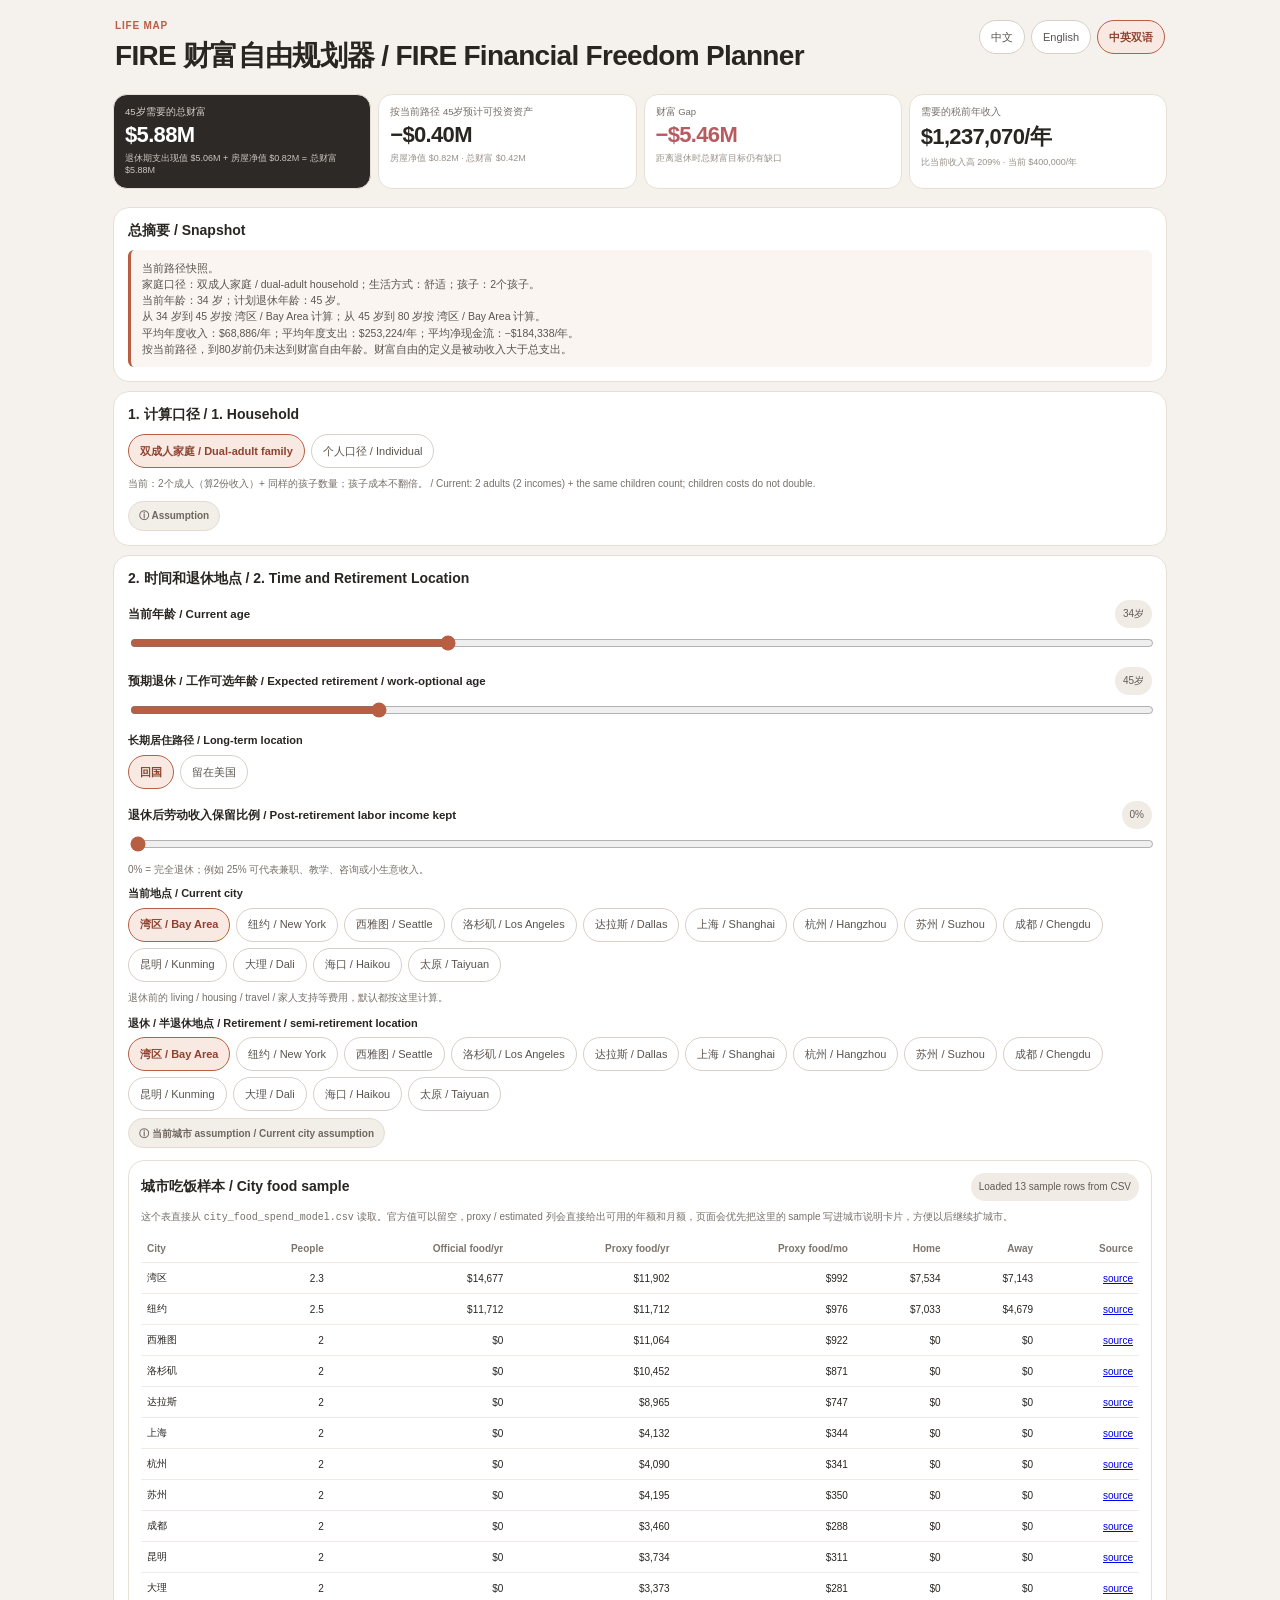
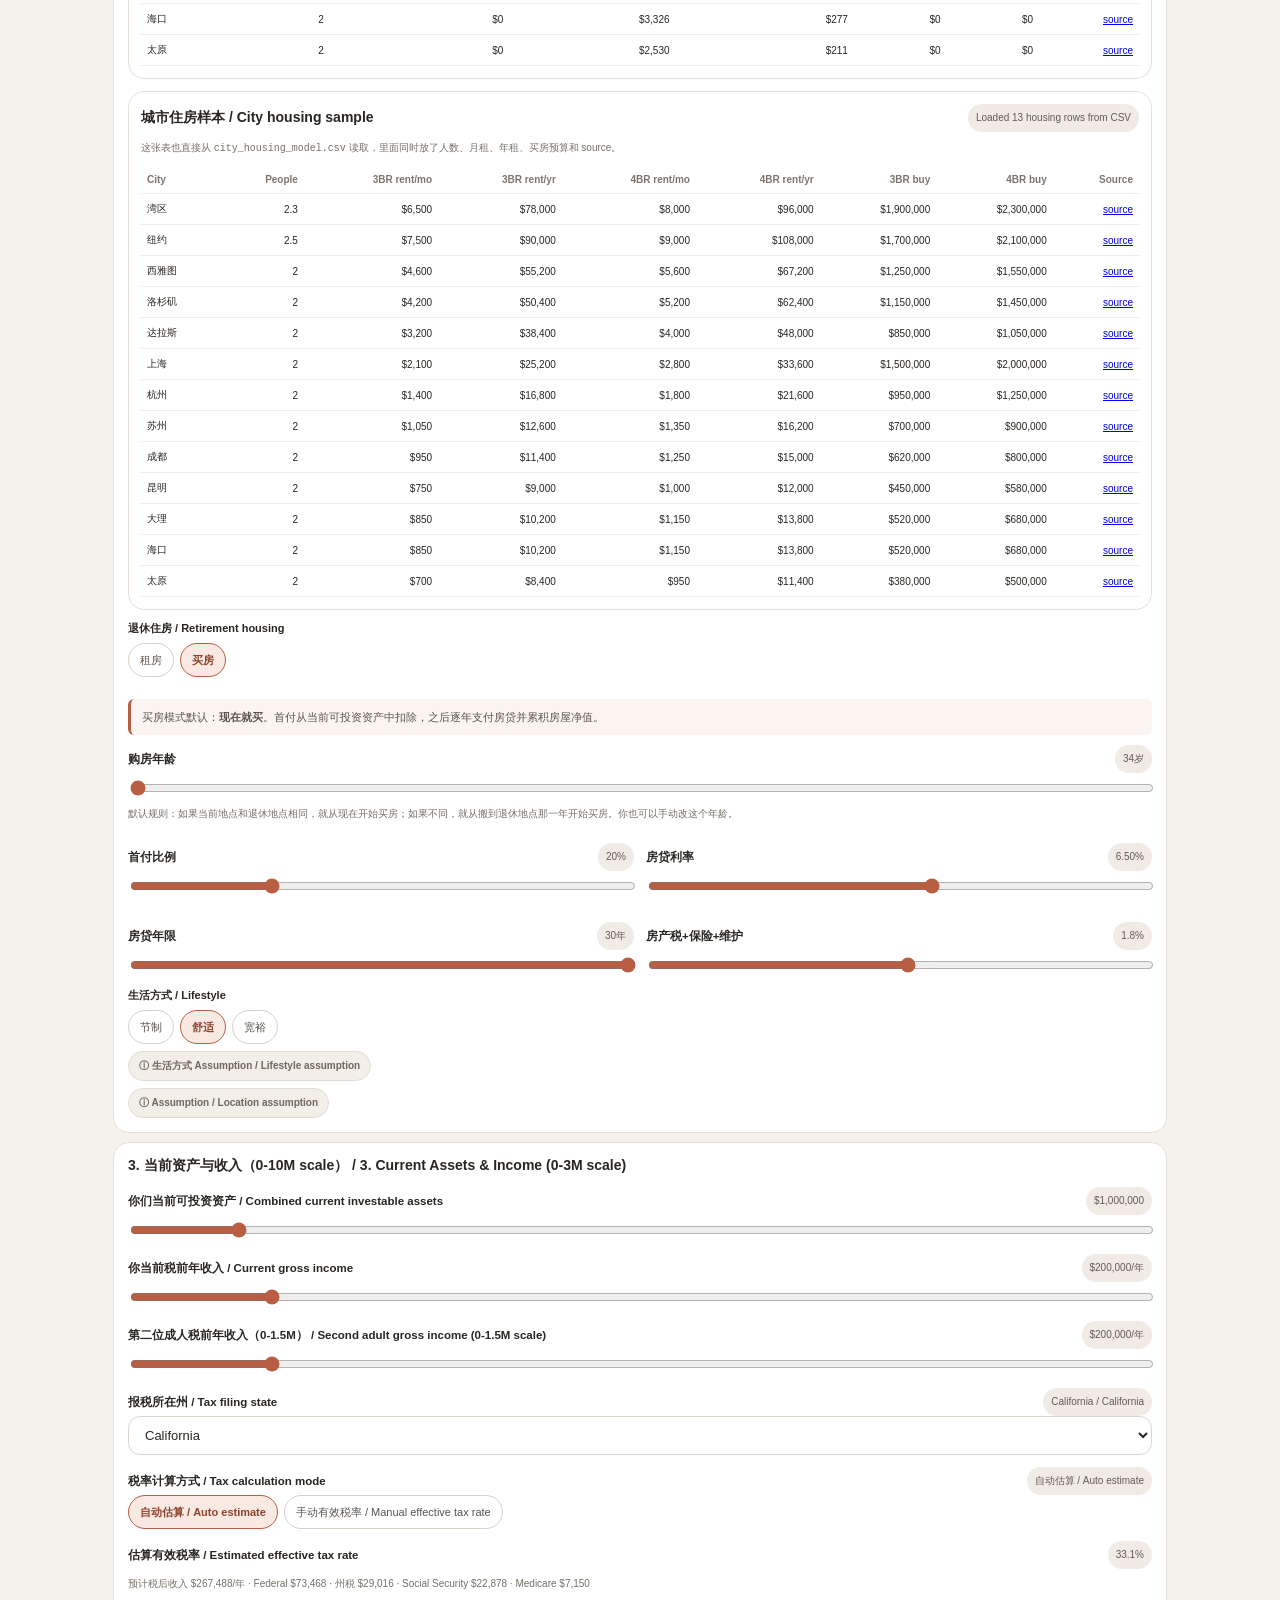
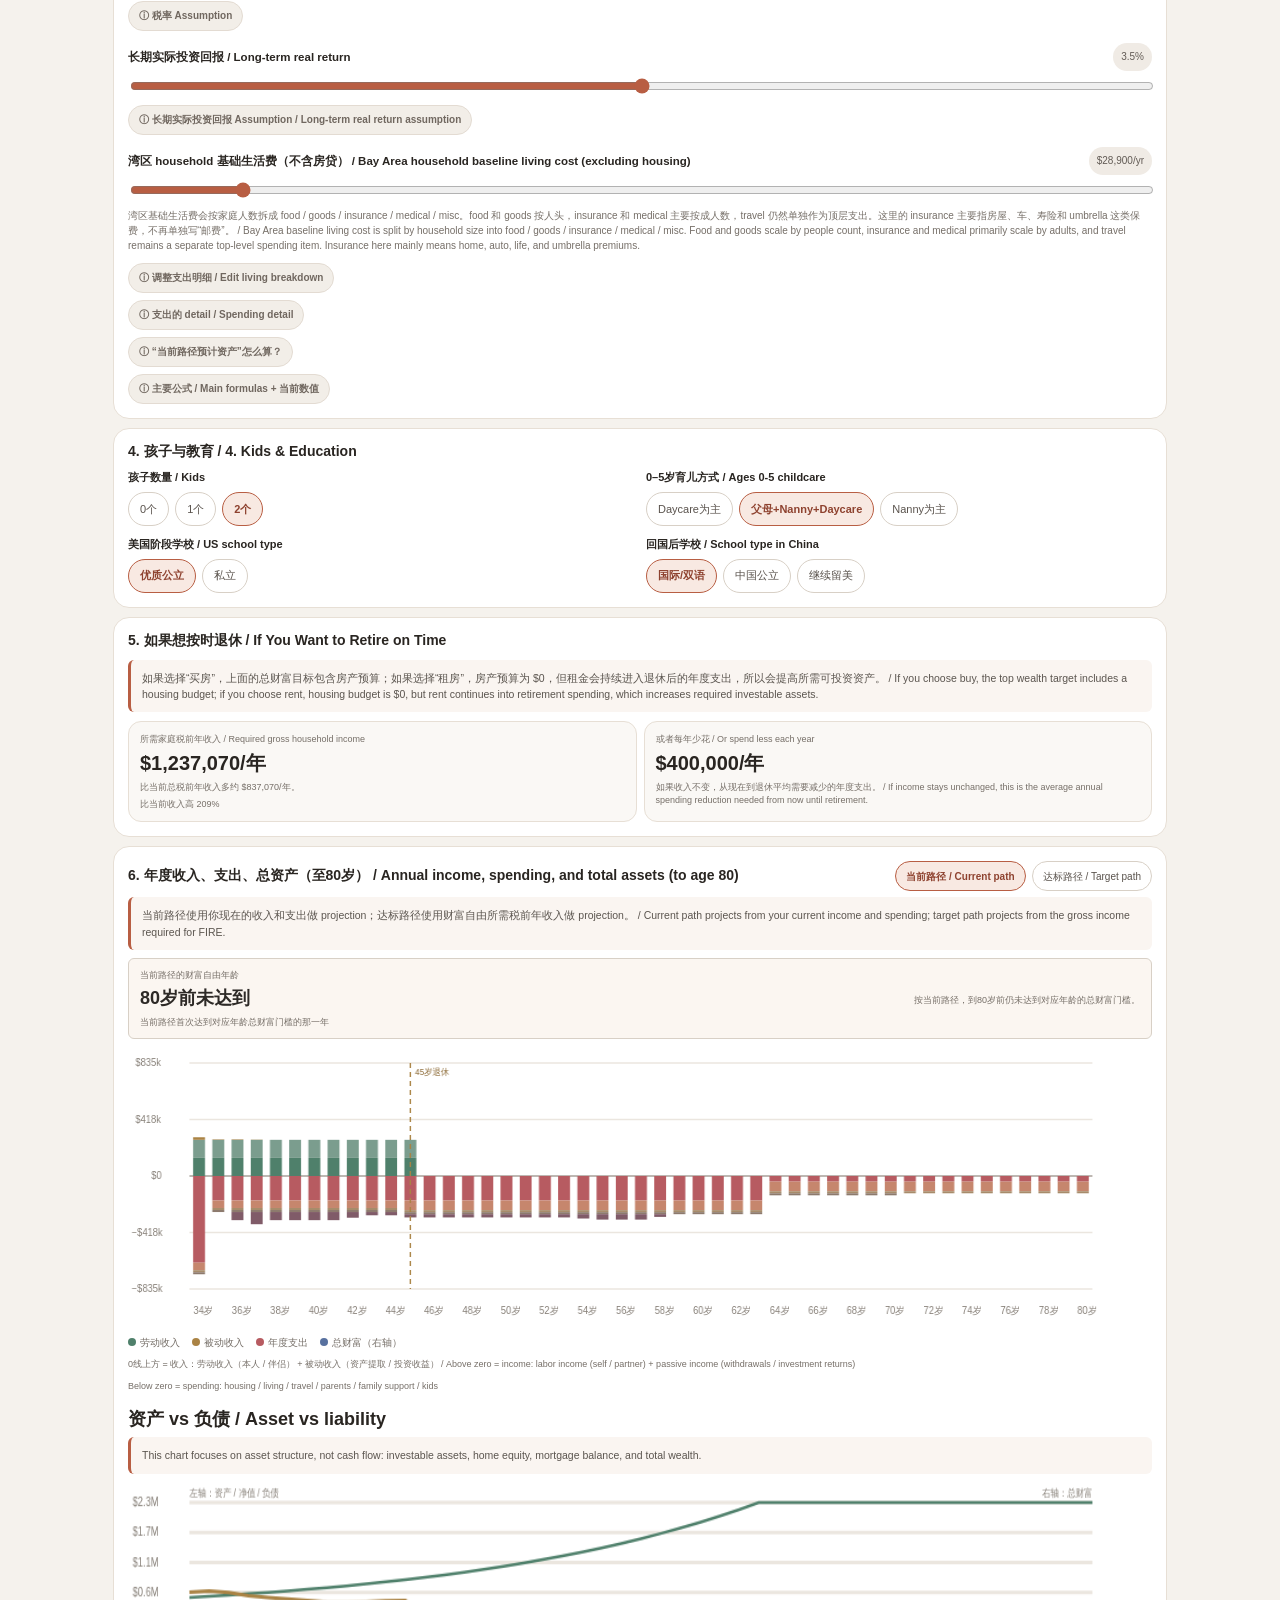
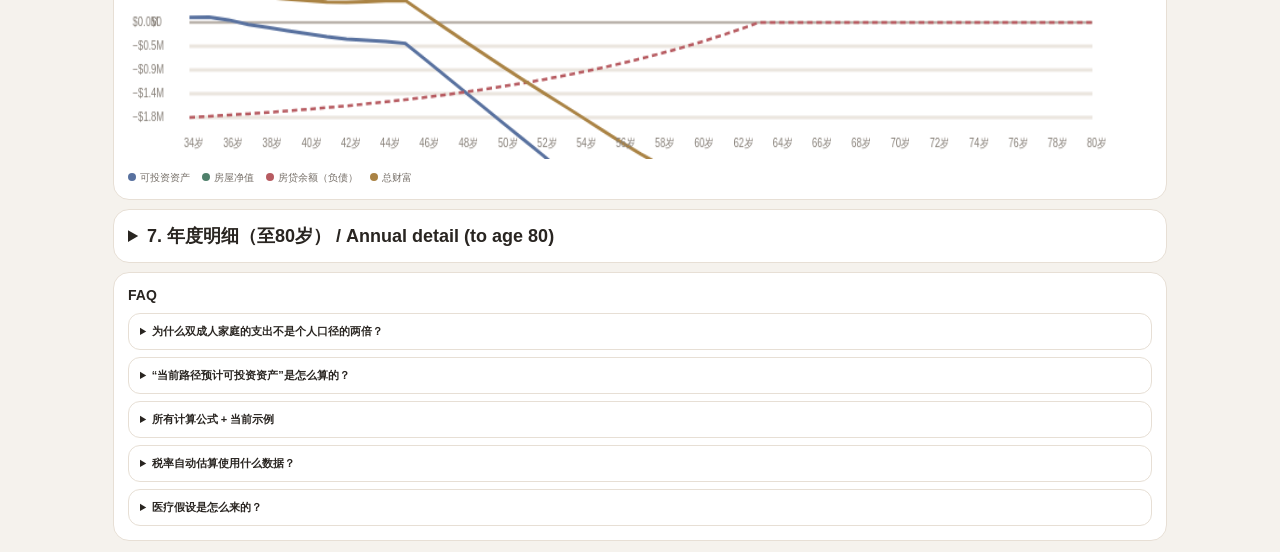
==== commit 862bb080: "add proxy food columns" ====
--- a/index.html
+++ b/index.html
@@ -140,8 +140,8 @@
     <h2 style="margin:0;font-size:14px">城市吃饭样本 / City food sample</h2>
     <span class="pill" id="foodSampleStatus">Loading sample CSV…</span>
    </div>
- <div class="desc" style="margin-top:0">
-    这个表直接从 <code>city_food_spend_model.csv</code> 读取。每行都预先写好了人数、年额和月额，页面会优先把这里的 sample 写进城市说明卡片，方便以后继续扩城市。
+   <div class="desc" style="margin-top:0">
+    这个表直接从 <code>city_food_spend_model.csv</code> 读取。官方值可以留空，proxy / estimated 列会直接给出可用的年额和月额，页面会优先把这里的 sample 写进城市说明卡片，方便以后继续扩城市。
    </div>
    <div class="scroll">
     <table>
@@ -150,8 +150,8 @@
       <th>City</th>
       <th>People</th>
       <th>Official food/yr</th>
-      <th>Model food/yr</th>
-      <th>Model food/mo</th>
+      <th>Proxy food/yr</th>
+      <th>Proxy food/mo</th>
       <th>Home</th>
       <th>Away</th>
       <th>Source</th>
@@ -555,6 +555,8 @@
         official_food_at_home_usd:numOrBlank(obj.official_food_at_home_usd),
         official_food_away_from_home_usd:numOrBlank(obj.official_food_away_from_home_usd),
         official_total_food_usd:numOrBlank(obj.official_total_food_usd),
+        proxy_food_total_usd:numOrBlank(obj.proxy_food_total_usd) || numOrBlank(obj.model_total_food_usd),
+        proxy_food_monthly_usd:numOrBlank(obj.proxy_food_monthly_usd) || numOrBlank(obj.model_monthly_food_usd),
         model_total_food_usd:numOrBlank(obj.model_total_food_usd),
         model_monthly_food_usd:numOrBlank(obj.model_monthly_food_usd),
         groceries_index_vs_base:numOrBlank(obj.groceries_index_vs_base),
@@ -582,8 +584,8 @@
           <td>${row.city}</td>
           <td>${row.household_size_assumed===''?'—':row.household_size_assumed}</td>
           <td>${moneyMaybe(row.official_total_food_usd)}</td>
-          <td>${moneyMaybe(row.model_total_food_usd)}</td>
-          <td>${moneyMaybe(row.model_monthly_food_usd)}</td>
+          <td>${moneyMaybe(row.proxy_food_total_usd)}</td>
+          <td>${moneyMaybe(row.proxy_food_monthly_usd)}</td>
           <td>${moneyMaybe(row.official_food_at_home_usd)}</td>
           <td>${moneyMaybe(row.official_food_away_from_home_usd)}</td>
           <td>${sourceLink(row.source_url)}</td>
@@ -2022,9 +2024,9 @@
       <div class="icell"><div class="ik">${S.lang==='en'?'Derived living cost':'推导后的生活费'}</div><div class="iv">${money(livingSpendForCity(c))}${S.lang==='en'?'/yr':'/年'}</div></div>
       <div class="icell"><div class="ik">${S.lang==='en'?'Second-adult increment':'第二成人增量'}</div><div class="iv">${money(c.secondAdult)}${S.lang==='en'?'/yr':'/年'}</div></div>
       <div class="icell"><div class="ik">${S.lang==='en'?'Sample household size':'样本人数'}</div><div class="iv">${sample?(sample.household_size_assumed||'—'):'—'}</div></div>
-      <div class="icell"><div class="ik">${S.lang==='en'?'Sample food total':'吃饭样本总额'}</div><div class="iv">${sample?moneyOrDash(sample.official_total_food_usd):'—'}</div></div>
-      <div class="icell"><div class="ik">${S.lang==='en'?'Sample model food':'样本模型值'}</div><div class="iv">${sample?moneyOrDash(sample.model_total_food_usd):'—'}</div></div>
-      <div class="icell"><div class="ik">${S.lang==='en'?'Sample model / month':'样本月额'}</div><div class="iv">${sample?money(sample.model_monthly_food_usd):'—'}</div></div>
+      <div class="icell"><div class="ik">${S.lang==='en'?'Sample official food':'样本官方吃饭值'}</div><div class="iv">${sample?moneyOrDash(sample.official_total_food_usd):'—'}</div></div>
+      <div class="icell"><div class="ik">${S.lang==='en'?'Sample proxy food':'样本 proxy 值'}</div><div class="iv">${sample?moneyOrDash(sample.proxy_food_total_usd):'—'}</div></div>
+      <div class="icell"><div class="ik">${S.lang==='en'?'Sample proxy / month':'样本 proxy 月额'}</div><div class="iv">${sample?moneyOrDash(sample.proxy_food_monthly_usd):'—'}</div></div>
       <div class="icell"><div class="ik">${S.lang==='en'?'Housing sample people':'住房样本人数'}</div><div class="iv">${housingSample?(housingSample.household_size_assumed||'—'):'—'}</div></div>
       <div class="icell"><div class="ik">${S.lang==='en'?'Sample rent 3BR':'样本3居租金'}</div><div class="iv">${housingSample?money(housingSample.rent_3br_monthly_usd)+'/mo':'—'}</div></div>
       <div class="icell"><div class="ik">${S.lang==='en'?'Sample rent 3BR / yr':'样本3居年租'}</div><div class="iv">${housingSample?money(housingSample.rent_3br_annual_usd)+'/yr':'—'}</div></div>
@@ -2032,8 +2034,8 @@
       <div class="icell"><div class="ik">${S.lang==='en'?'Sample buy 3BR':'样本3居买房'}</div><div class="iv">${housingSample?compact(housingSample.buy_3br_usd):'—'}</div></div>
     </div>
     ${sample?`<div class="note" style="margin-top:10px">${S.lang==='en'
-      ? `CSV sample matched: <b>${sample.city}</b>. Household size ${sample.household_size_assumed || '—'}; official food spend ${moneyOrDash(sample.official_total_food_usd)}/yr; model food spend ${moneyOrDash(sample.model_total_food_usd)}/yr (${moneyOrDash(sample.model_monthly_food_usd)}/mo); model vs official ${sample.model_vs_official_pct===''?'—':sample.model_vs_official_pct.toFixed(1)+'%'}. Original source: ${sourceLink(sample.source_url)}.`
-      : `CSV 样本已匹配：<b>${sample.city}</b>。家庭人数 ${sample.household_size_assumed || '—'}；官方吃饭支出 ${moneyOrDash(sample.official_total_food_usd)}/年；模型值 ${moneyOrDash(sample.model_total_food_usd)}/年（${moneyOrDash(sample.model_monthly_food_usd)}/月）；模型相对官方 ${sample.model_vs_official_pct===''?'—':sample.model_vs_official_pct.toFixed(1)+'%'}. 原始来源：${sourceLink(sample.source_url)}。`
+      ? `CSV sample matched: <b>${sample.city}</b>. Household size ${sample.household_size_assumed || '—'}; official food spend ${moneyOrDash(sample.official_total_food_usd)}/yr; proxy food spend ${moneyOrDash(sample.proxy_food_total_usd)}/yr (${moneyOrDash(sample.proxy_food_monthly_usd)}/mo); proxy vs official ${sample.model_vs_official_pct===''?'—':sample.model_vs_official_pct.toFixed(1)+'%'}. Original source: ${sourceLink(sample.source_url)}.`
+      : `CSV 样本已匹配：<b>${sample.city}</b>。家庭人数 ${sample.household_size_assumed || '—'}；官方吃饭支出 ${moneyOrDash(sample.official_total_food_usd)}/年；proxy 吃饭支出 ${moneyOrDash(sample.proxy_food_total_usd)}/年（${moneyOrDash(sample.proxy_food_monthly_usd)}/月）；proxy 相对官方 ${sample.model_vs_official_pct===''?'—':sample.model_vs_official_pct.toFixed(1)+'%'}. 原始来源：${sourceLink(sample.source_url)}。`
     }</div>`:''}
     ${housingSample?`<div class="note" style="margin-top:8px">${S.lang==='en'
       ? `CSV housing sample matched: <b>${housingSample.city}</b>. Household size ${housingSample.household_size_assumed || '—'}; 3BR rent ${money(housingSample.rent_3br_monthly_usd)}/mo (${money(housingSample.rent_3br_annual_usd)}/yr); 4BR rent ${money(housingSample.rent_4br_monthly_usd)}/mo (${money(housingSample.rent_4br_annual_usd)}/yr); 3BR buy ${compact(housingSample.buy_3br_usd)}; 4BR buy ${compact(housingSample.buy_4br_usd)}. Original source: ${sourceLink(housingSample.source_url)}.`
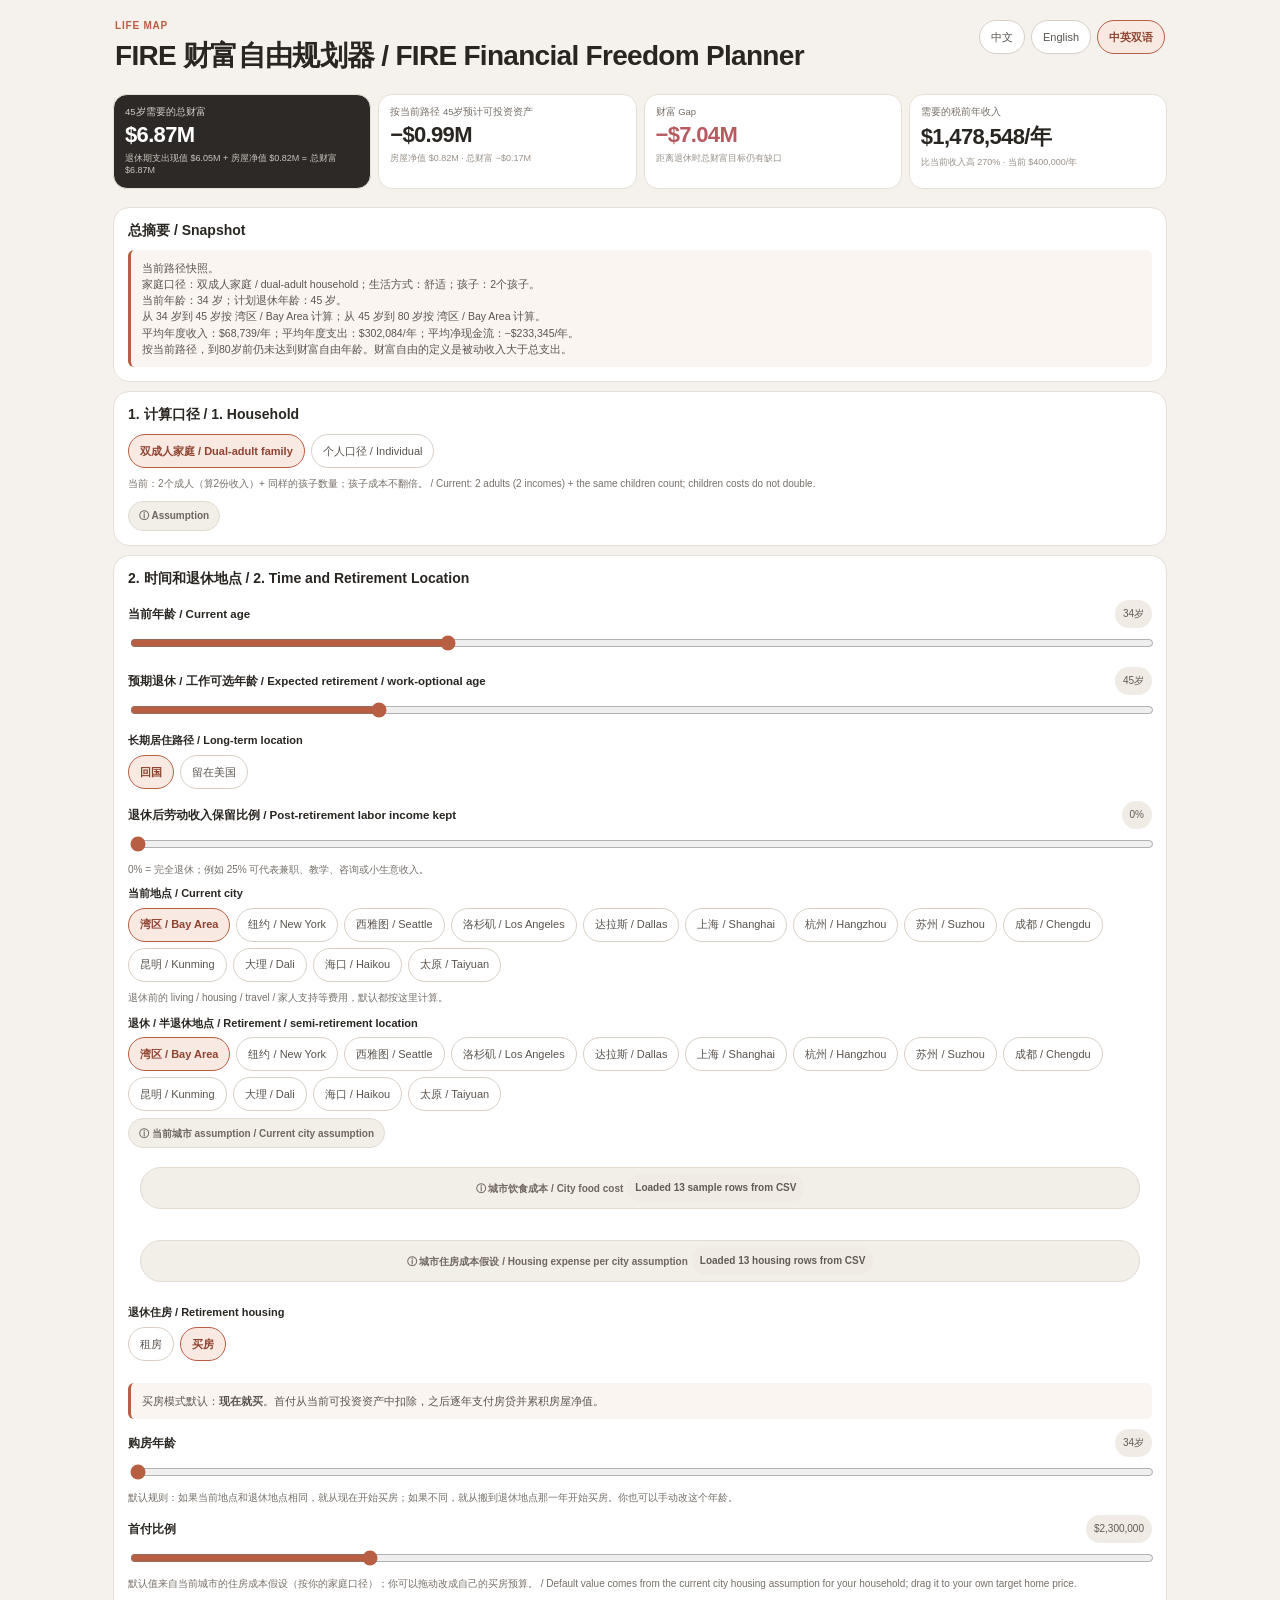
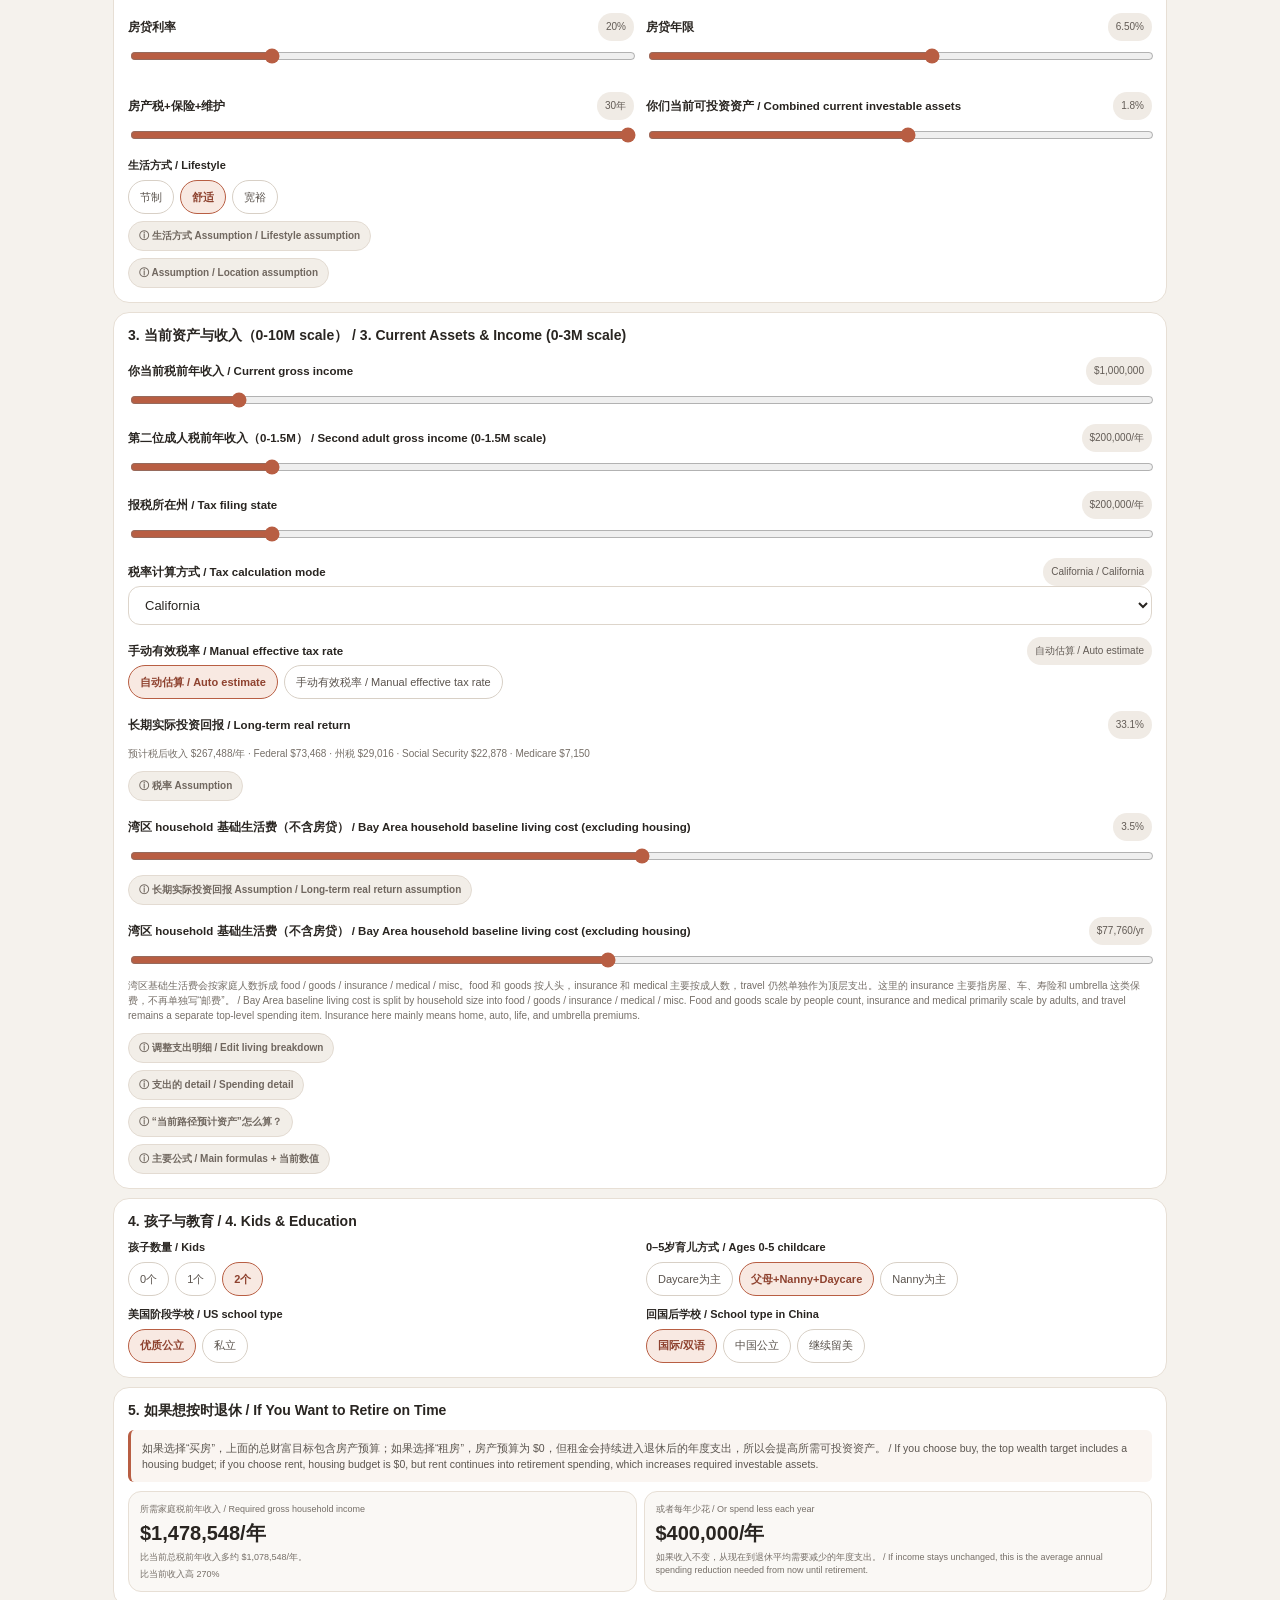
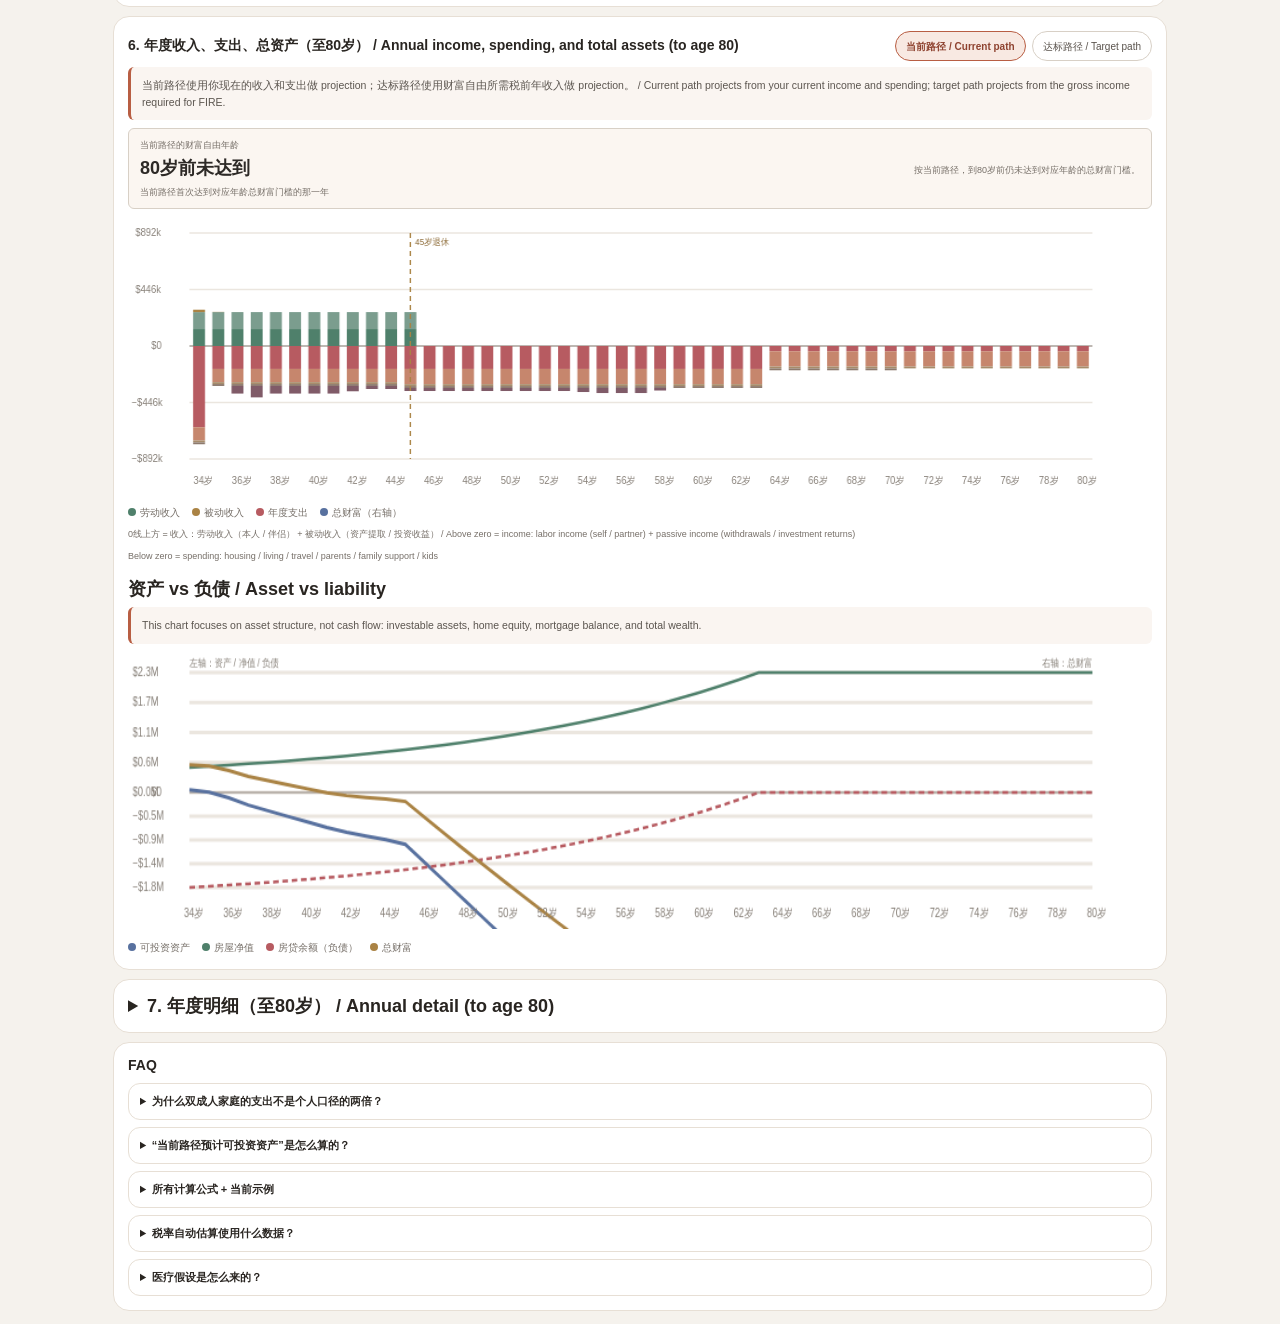
==== commit b5b4b3c8: "city csv bilingual labels" ====
--- a/index.html
+++ b/index.html
@@ -14,6 +14,12 @@
 .grid{display:grid;grid-template-columns:1fr 1fr;gap:12px}.grid > *{min-width:0}.choice-label{font-size:11px;font-weight:750;margin-bottom:7px;line-height:1.25}.seg{display:flex;gap:6px;flex-wrap:wrap;align-items:flex-start}.seg button{border:1px solid #d8d0c6;background:#fff;color:#5a534d;padding:8px 11px;min-height:34px;border-radius:999px;font-size:11px;line-height:1.15;cursor:pointer;display:inline-flex;align-items:center;justify-content:center;white-space:nowrap}.seg button.active{border-color:var(--accent);background:var(--soft);color:#8e422f;font-weight:800}
 .control{margin-top:12px;min-width:0}.head{display:flex;justify-content:space-between;gap:8px;align-items:center;flex-wrap:wrap;min-width:0}.head label{font-size:11.5px;font-weight:700;line-height:1.25;min-width:0}.pill{font-size:10px;background:#f0ebe5;color:#625b55;padding:5px 8px;border-radius:999px;display:inline-flex;align-items:center;justify-content:center;min-height:28px;line-height:1;white-space:nowrap}input[type=range]{width:100%;accent-color:var(--accent);margin-top:7px}
 details.info{margin-top:7px}details.info summary{display:inline-flex;cursor:pointer;list-style:none;align-items:center;justify-content:center;gap:4px;border:1px solid #e3dbd2;background:#f2eee8;border-radius:999px;padding:6px 10px;font-size:10px;line-height:1.15;min-height:30px;font-weight:750;color:#70675f;white-space:nowrap}details.info summary::-webkit-details-marker{display:none}
+.sample-panel{margin-top:12px;padding:12px}
+.sample-panel summary{display:flex;justify-content:space-between;align-items:center;gap:10px;width:100%;list-style:none;cursor:pointer;border:1px solid #e3dbd2;background:#f2eee8;border-radius:12px;padding:8px 10px;font-size:11px;line-height:1.2;font-weight:800;color:#70675f;white-space:nowrap}
+.sample-panel summary::-webkit-details-marker{display:none}
+.sample-panel summary .sample-title{display:inline-flex;align-items:center;gap:4px;min-width:0}
+.sample-panel summary .sample-title span{white-space:nowrap}
+.sample-panel .info-body{margin-top:8px}
 .info-body{margin-top:6px;border:1px solid #ebe3da;background:#faf8f5;border-radius:10px;padding:9px;font-size:9.5px;line-height:1.55;color:#5d5650}.info-grid{display:grid;grid-template-columns:1fr 1fr;gap:5px;margin:6px 0}.icell{background:#fff;border:1px solid #eee7df;border-radius:8px;padding:6px}.ik{font-size:8px;color:#8b827a}.iv{font-size:10.5px;font-weight:800;margin-top:2px}
 .breakdown{display:grid;grid-template-columns:1fr 1fr;gap:7px}.box{border:1px solid var(--line);border-radius:12px;padding:10px;background:#faf8f5}.box .a{font-size:9px;color:var(--muted)}.box .b{font-size:16px;font-weight:850;margin-top:4px}
 .solution{display:grid;grid-template-columns:1fr 1fr;gap:7px}.solvebox{border:1px solid var(--line);border-radius:13px;padding:11px;background:#faf8f5}.solvebox .slabel{font-size:9px;color:var(--muted)}.solvebox .snum{font-size:20px;font-weight:900;margin-top:4px}.solvebox .stext{font-size:9px;color:var(--muted);line-height:1.4;margin-top:4px}
@@ -135,71 +141,69 @@
    <button data-v="bay" class="active">湾区</button><button data-v="nyc">纽约</button><button data-v="seattle">西雅图</button><button data-v="losangeles">洛杉矶</button><button data-v="dallas">达拉斯</button><button data-v="shanghai">上海</button><button data-v="hangzhou">杭州</button><button data-v="suzhou">苏州</button><button data-v="chengdu">成都</button><button data-v="kunming">昆明</button><button data-v="dali">大理</button><button data-v="haikou">海口</button><button data-v="taiyuan">太原</button>
   </div>
   <details class="info"><summary id="cityAssumptionSummary">ⓘ 当前城市 assumption</summary><div class="info-body" id="cityInfo"></div></details>
-  <div class="card" id="foodSampleCard" style="margin-top:12px;padding:12px">
-   <div class="head" style="margin-bottom:8px">
-    <h2 style="margin:0;font-size:14px">城市吃饭样本 / City food sample</h2>
-    <span class="pill" id="foodSampleStatus">Loading sample CSV…</span>
-   </div>
+  <details class="info sample-panel" id="foodSampleCard">
+   <summary><span class="sample-title">ⓘ 城市饮食成本 / City food cost</span><span class="pill" id="foodSampleStatus">Loading sample CSV…</span></summary>
    <div class="desc" style="margin-top:0">
-    这个表直接从 <code>city_food_spend_model.csv</code> 读取。官方值可以留空，proxy / estimated 列会直接给出可用的年额和月额，页面会优先把这里的 sample 写进城市说明卡片，方便以后继续扩城市。
+    这个表直接从 <code>city_food_spend_model.csv</code> 读取。<code>source</code> 是外部参考链接，<code>factor</code> 是相对湾区基准的城市系数。这里是单人 food model，方便和页面里的 <code>30/day/person</code> 假设保持一致。
    </div>
    <div class="scroll">
     <table>
      <thead>
      <tr>
-      <th>City</th>
-      <th>People</th>
-      <th>Official food/yr</th>
-      <th>Proxy food/yr</th>
-      <th>Proxy food/mo</th>
-      <th>Home</th>
-      <th>Away</th>
+      <th>City (zh)</th>
+      <th>City (en)</th>
+      <th>Food/yr per person</th>
+      <th>Food/mo per person</th>
+      <th>Factor vs Bay Area</th>
       <th>Source</th>
      </tr>
      </thead>
      <tbody id="foodSampleRows">
-      <tr><td colspan="8">Loading…</td></tr>
+      <tr><td colspan="6">Loading…</td></tr>
      </tbody>
     </table>
    </div>
-  </div>
-  <div class="card" id="housingSampleCard" style="margin-top:12px;padding:12px">
-   <div class="head" style="margin-bottom:8px">
-   <h2 style="margin:0;font-size:14px">城市住房样本 / City housing sample</h2>
-    <span class="pill" id="housingSampleStatus">Loading housing CSV…</span>
-   </div>
+  </details>
+  <details class="info sample-panel" id="housingSampleCard">
+   <summary><span class="sample-title">ⓘ 城市住房成本假设 / Housing expense per city assumption</span><span class="pill" id="housingSampleStatus">Loading housing CSV…</span></summary>
    <div class="desc" style="margin-top:0">
-    这张表也直接从 <code>city_housing_model.csv</code> 读取，里面同时放了人数、月租、年租、买房预算和 source。
+    这张表也直接从 <code>city_housing_model.csv</code> 读取，里面放的是各城市的住房成本假设、租金、买房预算、相对湾区系数和 source note。
    </div>
    <div class="scroll">
     <table>
      <thead>
      <tr>
-      <th>City</th>
-      <th>People</th>
+      <th>City (zh)</th>
+      <th>City (en)</th>
       <th>3BR rent/mo</th>
       <th>3BR rent/yr</th>
       <th>4BR rent/mo</th>
       <th>4BR rent/yr</th>
       <th>3BR buy</th>
       <th>4BR buy</th>
-      <th>Source</th>
+      <th>Factor</th>
+      <th>Source note</th>
      </tr>
      </thead>
      <tbody id="housingSampleRows">
-      <tr><td colspan="8">Loading…</td></tr>
+      <tr><td colspan="10">Loading…</td></tr>
      </tbody>
     </table>
    </div>
-  </div>
+  </details>
   <div class="grid" style="margin-top:12px">
    <div><div class="choice-label" id="housingLabel">退休住房</div><div class="seg" id="housing"><button data-v="rent">租房</button><button data-v="buy" class="active">买房</button></div></div>
    <div id="mortgageWrap" style="grid-column:1/-1">
     <div class="note" style="margin-top:10px">买房模式默认：<b>现在就买</b>。首付从当前可投资资产中扣除，之后逐年支付房贷并累积房屋净值。</div>
-    <div class="control" style="margin-top:10px">
+   <div class="control" style="margin-top:10px">
      <div class="head"><label>购房年龄</label><span class="pill" id="homePurchaseAgeV"></span></div>
      <input id="homePurchaseAge" type="range" min="18" max="70" step="1" value="45">
      <div class="desc" style="margin-top:6px">默认规则：如果当前地点和退休地点相同，就从现在开始买房；如果不同，就从搬到退休地点那一年开始买房。你也可以手动改这个年龄。</div>
+    </div>
+    <div class="control" style="margin-top:10px">
+     <div class="head"><label>购房价格 / Home price</label><span class="pill" id="homePriceV"></span></div>
+     <input id="homePrice" type="range" min="0" max="10000000" step="25000" value="1900000">
+     <div class="desc" style="margin-top:6px">默认值来自当前城市的住房成本假设（按你的家庭口径）；你可以拖动改成自己的买房预算。 / Default value comes from the current city housing assumption for your household; drag it to your own target home price.</div>
     </div>
     <div class="grid" style="margin-top:10px">
      <div class="control"><div class="head"><label>首付比例</label><span class="pill" id="downPayV">20%</span></div><input id="downPay" type="range" min=".05" max=".60" step=".05" value=".20"></div>
@@ -444,7 +448,7 @@
 
 <script>
 (function(){
-const S={scope:'family',kids:2,childcare:'mixed',usSchool:'public',cnSchool:'intl',currentCity:'bay',city:'bay',housing:'buy',homePurchaseAge:45,homePurchaseAgeManual:false,lifestyle:'base',chartMode:'detail',projectionMode:'current',relocationPath:'returnChina',taxState:'CA',taxMode:'auto',lang:'bilingual',autoFood:true,livingPartsAuto:true,livingParts:{food:0,goods:0,insurance:0,medical:0,misc:0}};
+const S={scope:'family',kids:2,childcare:'mixed',usSchool:'public',cnSchool:'intl',currentCity:'bay',city:'bay',housing:'buy',homePurchaseAge:45,homePurchaseAgeManual:false,homePriceManual:false,lifestyle:'base',chartMode:'detail',projectionMode:'current',relocationPath:'returnChina',taxState:'CA',taxMode:'auto',lang:'bilingual',autoFood:true,livingPartsAuto:true,livingParts:{food:0,goods:0,insurance:0,medical:0,misc:0}};
  let currentPathFireAge=null;
  let currentPathFireIndex=-1;
  const CITY={
@@ -548,23 +552,19 @@
     FOOD_SAMPLE_ROWS=rows.map(cols=>{
       const obj={};
       header.forEach((h,i)=>{obj[h]=cols[i]??'';});
-      const row={
+    const row={
         ...obj,
-        key:String(obj.city_key||'').trim() || normalizeFoodCityKey(obj.city),
-        household_size_assumed:numOrBlank(obj.household_size_assumed),
-        official_food_at_home_usd:numOrBlank(obj.official_food_at_home_usd),
-        official_food_away_from_home_usd:numOrBlank(obj.official_food_away_from_home_usd),
-        official_total_food_usd:numOrBlank(obj.official_total_food_usd),
-        proxy_food_total_usd:numOrBlank(obj.proxy_food_total_usd) || numOrBlank(obj.model_total_food_usd),
-        proxy_food_monthly_usd:numOrBlank(obj.proxy_food_monthly_usd) || numOrBlank(obj.model_monthly_food_usd),
-        model_total_food_usd:numOrBlank(obj.model_total_food_usd),
-        model_monthly_food_usd:numOrBlank(obj.model_monthly_food_usd),
-        groceries_index_vs_base:numOrBlank(obj.groceries_index_vs_base),
-        restaurant_index_vs_base:numOrBlank(obj.restaurant_index_vs_base),
-        model_vs_official_pct:numOrBlank(obj.model_vs_official_pct)
+        cityZh:String(obj.city_zh||obj.city||'').trim(),
+        cityEn:String(obj.city_en||'').trim(),
+        city:String(obj.city||obj.city_zh||'').trim(),
+        key:String(obj.city_key||'').trim() || normalizeFoodCityKey(obj.city||obj.city_zh),
+        food_per_person_usd:numOrBlank(obj.food_per_person_usd),
+        food_per_person_monthly_usd:numOrBlank(obj.food_per_person_monthly_usd),
+        food_factor_vs_bay:numOrBlank(obj.food_factor_vs_bay),
+        source_notes:String(obj.source_notes||'').trim()
       };
       return row;
-    }).filter(row=>row.city);
+    }).filter(row=>row.cityZh || row.city || row.cityEn);
     FOOD_SAMPLE_BY_KEY=FOOD_SAMPLE_ROWS.reduce((acc,row)=>{
       if(row.key) acc[row.key]=row;
       return acc;
@@ -581,16 +581,14 @@
   if(rowsEl){
     rowsEl.innerHTML=FOOD_SAMPLE_ROWS.length
       ? FOOD_SAMPLE_ROWS.map(row=>`<tr>
-          <td>${row.city}</td>
-          <td>${row.household_size_assumed===''?'—':row.household_size_assumed}</td>
-          <td>${moneyMaybe(row.official_total_food_usd)}</td>
-          <td>${moneyMaybe(row.proxy_food_total_usd)}</td>
-          <td>${moneyMaybe(row.proxy_food_monthly_usd)}</td>
-          <td>${moneyMaybe(row.official_food_at_home_usd)}</td>
-          <td>${moneyMaybe(row.official_food_away_from_home_usd)}</td>
+          <td>${row.cityZh || row.city || '—'}</td>
+          <td>${row.cityEn || row.cityZh || row.city || '—'}</td>
+          <td>${moneyMaybe(row.food_per_person_usd)}</td>
+          <td>${moneyMaybe(row.food_per_person_monthly_usd)}</td>
+          <td>${row.food_factor_vs_bay===''?'—':Number(row.food_factor_vs_bay).toFixed(2)}x</td>
           <td>${sourceLink(row.source_url)}</td>
         </tr>`).join('')
-      : `<tr><td colspan="8">${FOOD_SAMPLE_STATUS}</td></tr>`;
+      : `<tr><td colspan="6">${FOOD_SAMPLE_STATUS}</td></tr>`;
   }
  }
  async function loadHousingSampleCSV(){
@@ -605,15 +603,18 @@
       header.forEach((h,i)=>{obj[h]=cols[i]??'';});
       return {
         ...obj,
+        cityZh:String(obj.city_zh||obj.city||'').trim(),
+        cityEn:String(obj.city_en||'').trim(),
+        city:String(obj.city||obj.city_zh||'').trim(),
         city_key:String(obj.city_key||'').trim(),
-        household_size_assumed:numOrBlank(obj.household_size_assumed),
         rent_3br_monthly_usd:numOrBlank(obj.rent_3br_monthly_usd),
         rent_3br_annual_usd:numOrBlank(obj.rent_3br_annual_usd),
         rent_4br_monthly_usd:numOrBlank(obj.rent_4br_monthly_usd),
         rent_4br_annual_usd:numOrBlank(obj.rent_4br_annual_usd),
         buy_3br_usd:numOrBlank(obj.buy_3br_usd),
         buy_4br_usd:numOrBlank(obj.buy_4br_usd),
-        living_factor:numOrBlank(obj.living_factor)
+        living_factor:numOrBlank(obj.living_factor),
+        source_note:String(obj.source_note||'').trim()
       };
     }).filter(row=>row.city_key);
     HOUSING_SAMPLE_BY_KEY=HOUSING_SAMPLE_ROWS.reduce((acc,row)=>{
@@ -632,17 +633,18 @@
   if(rowsEl){
     rowsEl.innerHTML=HOUSING_SAMPLE_ROWS.length
       ? HOUSING_SAMPLE_ROWS.map(row=>`<tr>
-          <td>${row.city}</td>
-          <td>${row.household_size_assumed===''?'—':row.household_size_assumed}</td>
+          <td>${row.cityZh || row.city || '—'}</td>
+          <td>${row.cityEn || row.cityZh || row.city || '—'}</td>
           <td>${moneyMaybe(row.rent_3br_monthly_usd)}</td>
           <td>${moneyMaybe(row.rent_3br_annual_usd)}</td>
           <td>${moneyMaybe(row.rent_4br_monthly_usd)}</td>
           <td>${moneyMaybe(row.rent_4br_annual_usd)}</td>
           <td>${moneyMaybe(row.buy_3br_usd)}</td>
           <td>${moneyMaybe(row.buy_4br_usd)}</td>
-          <td>${sourceLink(row.source_url)}</td>
+          <td>${row.living_factor===''?'—':Number(row.living_factor).toFixed(2)}x</td>
+          <td>${row.source_note || '—'}</td>
         </tr>`).join('')
-      : `<tr><td colspan="9">${HOUSING_SAMPLE_STATUS}</td></tr>`;
+      : `<tr><td colspan="10">${HOUSING_SAMPLE_STATUS}</td></tr>`;
   }
  }
  function L(key,vars={}){
@@ -663,6 +665,14 @@
 function cityHousingSample(c){
   const key=Object.keys(CITY).find(k=>CITY[k]===c) || '';
   return HOUSING_SAMPLE_BY_KEY[key] || null;
+}
+function sampleCityLabel(row){
+  if(!row) return '—';
+  const zh=row.cityZh || row.city || '';
+  const en=row.cityEn || '';
+  if(S.lang==='en') return en || zh || '—';
+  if(S.lang==='zh') return zh || en || '—';
+  return `${zh || en || '—'} / ${en || zh || '—'}`;
 }
 function citySource(c){
   if(S.lang==='zh') return c.srcZh;
@@ -1275,11 +1285,12 @@
   if(S.relocationPath==='returnChina' && S.currentCity!==S.city) return n('fiAge');
   return n('currentAge');
 }
+function defaultHomePriceForCity(c){return housingByBedrooms(c,'buy')}
 function homePurchaseAge(){return Math.max(n('currentAge'),Math.min(n('homePurchaseAge'),n('fiAge')))}
  function residenceCity(age){
    return age<n('fiAge')?currentHomeCity():retirementLocationCity(age);
  }
- function homePriceForCity(c){return housingByBedrooms(c,'buy')}
+ function homePriceForCity(c){return S.housing==='buy'?(S.homePriceManual?n('homePrice'):defaultHomePriceForCity(c)):0}
  function homePrice(){return S.housing==='buy'?homePriceForCity(selectedHomeCity()):0}
  function mortgageInitialPrincipalForCity(c){return homePriceForCity(c)*(1-n('downPay'))}
  function monthlyMortgagePaymentForCity(c){
@@ -1982,6 +1993,19 @@
     if(n('homePurchaseAge')>n('fiAge')) purchaseEl.value=n('fiAge');
   }
   if($('homePurchaseAgeV')) $('homePurchaseAgeV').textContent=n('homePurchaseAge')+(S.lang==='en'?' yrs':'岁');
+  const homePriceEl=$('homePrice');
+  if(homePriceEl){
+    homePriceEl.min='0';
+    homePriceEl.max='10000000';
+    homePriceEl.step='25000';
+    const suggestedHomePrice=defaultHomePriceForCity(selectedHomeCity());
+    if(!S.homePriceManual){
+      if(Number(homePriceEl.value)!==suggestedHomePrice) homePriceEl.value=suggestedHomePrice;
+    }else if(Number(homePriceEl.value)!==n('homePrice')){
+      homePriceEl.value=n('homePrice');
+    }
+  }
+  if($('homePriceV')) $('homePriceV').textContent=money(n('homePrice'));
   $('relocationInfo').innerHTML=S.relocationPath==='returnChina'
     ? (S.lang==='en'
       ? `Assumption: from age ${n('currentAge')} to age ${n('fiAge')}, we use ${cityName(CITY[S.currentCity])}; from age ${n('fiAge')} to age 80, we use ${cityName(CITY[S.city])}.`
@@ -2009,7 +2033,8 @@
       : `按当前路径 ${n('fiAge')}岁预计可投资资产`);
   let c=selectedHomeCity();
   {
-    const selectedBuy = housingByBedrooms(c,'buy');
+    const selectedBuy = homePrice();
+    const defaultBuy = defaultHomePriceForCity(c);
     const selectedRent = housingByBedrooms(c,'rent');
     const sample = cityFoodSample(c);
     const housingSample = cityHousingSample(c);
@@ -2023,23 +2048,31 @@
       <div class="icell"><div class="ik">${S.lang==='en'?'Rent used':'当前模型采用租金'}</div><div class="iv">${S.housing==='rent'?money(selectedRent/12)+(S.lang==='en'?'/mo':'/月'):'$0'}</div></div>
       <div class="icell"><div class="ik">${S.lang==='en'?'Derived living cost':'推导后的生活费'}</div><div class="iv">${money(livingSpendForCity(c))}${S.lang==='en'?'/yr':'/年'}</div></div>
       <div class="icell"><div class="ik">${S.lang==='en'?'Second-adult increment':'第二成人增量'}</div><div class="iv">${money(c.secondAdult)}${S.lang==='en'?'/yr':'/年'}</div></div>
-      <div class="icell"><div class="ik">${S.lang==='en'?'Sample household size':'样本人数'}</div><div class="iv">${sample?(sample.household_size_assumed||'—'):'—'}</div></div>
-      <div class="icell"><div class="ik">${S.lang==='en'?'Sample official food':'样本官方吃饭值'}</div><div class="iv">${sample?moneyOrDash(sample.official_total_food_usd):'—'}</div></div>
-      <div class="icell"><div class="ik">${S.lang==='en'?'Sample proxy food':'样本 proxy 值'}</div><div class="iv">${sample?moneyOrDash(sample.proxy_food_total_usd):'—'}</div></div>
-      <div class="icell"><div class="ik">${S.lang==='en'?'Sample proxy / month':'样本 proxy 月额'}</div><div class="iv">${sample?moneyOrDash(sample.proxy_food_monthly_usd):'—'}</div></div>
-      <div class="icell"><div class="ik">${S.lang==='en'?'Housing sample people':'住房样本人数'}</div><div class="iv">${housingSample?(housingSample.household_size_assumed||'—'):'—'}</div></div>
-      <div class="icell"><div class="ik">${S.lang==='en'?'Sample rent 3BR':'样本3居租金'}</div><div class="iv">${housingSample?money(housingSample.rent_3br_monthly_usd)+'/mo':'—'}</div></div>
-      <div class="icell"><div class="ik">${S.lang==='en'?'Sample rent 3BR / yr':'样本3居年租'}</div><div class="iv">${housingSample?money(housingSample.rent_3br_annual_usd)+'/yr':'—'}</div></div>
-      <div class="icell"><div class="ik">${S.lang==='en'?'Sample rent 4BR / yr':'样本4居年租'}</div><div class="iv">${housingSample?money(housingSample.rent_4br_annual_usd)+'/yr':'—'}</div></div>
-      <div class="icell"><div class="ik">${S.lang==='en'?'Sample buy 3BR':'样本3居买房'}</div><div class="iv">${housingSample?compact(housingSample.buy_3br_usd):'—'}</div></div>
+      <div class="icell"><div class="ik">${S.lang==='en'?'Sample city (zh)':'样本城市（中文）'}</div><div class="iv">${sample?(sample.cityZh || sample.city || '—'):'—'}</div></div>
+      <div class="icell"><div class="ik">${S.lang==='en'?'Sample city (en)':'样本城市（英文）'}</div><div class="iv">${sample?(sample.cityEn || sample.cityZh || sample.city || '—'):'—'}</div></div>
+      <div class="icell"><div class="ik">${S.lang==='en'?'Sample food / person':'样本每人吃饭年额'}</div><div class="iv">${sample?moneyOrDash(sample.food_per_person_usd):'—'}</div></div>
+      <div class="icell"><div class="ik">${S.lang==='en'?'Sample food / month':'样本每人吃饭月额'}</div><div class="iv">${sample?moneyOrDash(sample.food_per_person_monthly_usd):'—'}</div></div>
+      <div class="icell"><div class="ik">${S.lang==='en'?'Sample factor vs Bay Area':'样本相对湾区系数'}</div><div class="iv">${sample?(sample.food_factor_vs_bay===''?'—':Number(sample.food_factor_vs_bay).toFixed(2)+'x'):'—'}</div></div>
+      <div class="icell"><div class="ik">${S.lang==='en'?'Sample source':'样本来源'}</div><div class="iv">${sample?sourceLink(sample.source_url):'—'}</div></div>
+      <div class="icell"><div class="ik">${S.lang==='en'?'Housing city (zh)':'住房样本城市（中文）'}</div><div class="iv">${housingSample?(housingSample.cityZh || housingSample.city || '—'):'—'}</div></div>
+      <div class="icell"><div class="ik">${S.lang==='en'?'Housing city (en)':'住房样本城市（英文）'}</div><div class="iv">${housingSample?(housingSample.cityEn || housingSample.cityZh || housingSample.city || '—'):'—'}</div></div>
+      <div class="icell"><div class="ik">${S.lang==='en'?'Housing assumption 3BR rent':'住房假设 3居租金'}</div><div class="iv">${housingSample?money(housingSample.rent_3br_monthly_usd)+'/mo':'—'}</div></div>
+      <div class="icell"><div class="ik">${S.lang==='en'?'Housing assumption 3BR rent / yr':'住房假设 3居年租'}</div><div class="iv">${housingSample?money(housingSample.rent_3br_annual_usd)+'/yr':'—'}</div></div>
+      <div class="icell"><div class="ik">${S.lang==='en'?'Housing assumption 4BR rent / yr':'住房假设 4居年租'}</div><div class="iv">${housingSample?money(housingSample.rent_4br_annual_usd)+'/yr':'—'}</div></div>
+      <div class="icell"><div class="ik">${S.lang==='en'?'Housing assumption 3BR buy':'住房假设 3居买房'}</div><div class="iv">${housingSample?compact(housingSample.buy_3br_usd):'—'}</div></div>
+      <div class="icell"><div class="ik">${S.lang==='en'?'Housing factor vs Bay Area':'住房相对湾区系数'}</div><div class="iv">${housingSample?(housingSample.living_factor===''?'—':Number(housingSample.living_factor).toFixed(2)+'x'):'—'}</div></div>
     </div>
     ${sample?`<div class="note" style="margin-top:10px">${S.lang==='en'
-      ? `CSV sample matched: <b>${sample.city}</b>. Household size ${sample.household_size_assumed || '—'}; official food spend ${moneyOrDash(sample.official_total_food_usd)}/yr; proxy food spend ${moneyOrDash(sample.proxy_food_total_usd)}/yr (${moneyOrDash(sample.proxy_food_monthly_usd)}/mo); proxy vs official ${sample.model_vs_official_pct===''?'—':sample.model_vs_official_pct.toFixed(1)+'%'}. Original source: ${sourceLink(sample.source_url)}.`
-      : `CSV 样本已匹配：<b>${sample.city}</b>。家庭人数 ${sample.household_size_assumed || '—'}；官方吃饭支出 ${moneyOrDash(sample.official_total_food_usd)}/年；proxy 吃饭支出 ${moneyOrDash(sample.proxy_food_total_usd)}/年（${moneyOrDash(sample.proxy_food_monthly_usd)}/月）；proxy 相对官方 ${sample.model_vs_official_pct===''?'—':sample.model_vs_official_pct.toFixed(1)+'%'}. 原始来源：${sourceLink(sample.source_url)}。`
+      ? `CSV sample matched: <b>${sampleCityLabel(sample)}</b>. Per-person food ${moneyOrDash(sample.food_per_person_usd)}/yr (${moneyOrDash(sample.food_per_person_monthly_usd)}/mo). Source: ${sourceLink(sample.source_url)}.`
+      : `CSV 样本已匹配：<b>${sampleCityLabel(sample)}</b>。每人吃饭 ${moneyOrDash(sample.food_per_person_usd)}/年（${moneyOrDash(sample.food_per_person_monthly_usd)}/月）。来源：${sourceLink(sample.source_url)}。`
     }</div>`:''}
     ${housingSample?`<div class="note" style="margin-top:8px">${S.lang==='en'
-      ? `CSV housing sample matched: <b>${housingSample.city}</b>. Household size ${housingSample.household_size_assumed || '—'}; 3BR rent ${money(housingSample.rent_3br_monthly_usd)}/mo (${money(housingSample.rent_3br_annual_usd)}/yr); 4BR rent ${money(housingSample.rent_4br_monthly_usd)}/mo (${money(housingSample.rent_4br_annual_usd)}/yr); 3BR buy ${compact(housingSample.buy_3br_usd)}; 4BR buy ${compact(housingSample.buy_4br_usd)}. Original source: ${sourceLink(housingSample.source_url)}.`
-      : `CSV 住房样本已匹配：<b>${housingSample.city}</b>。家庭人数 ${housingSample.household_size_assumed || '—'}；3居租金 ${money(housingSample.rent_3br_monthly_usd)}/月（${money(housingSample.rent_3br_annual_usd)}/年）；4居租金 ${money(housingSample.rent_4br_monthly_usd)}/月（${money(housingSample.rent_4br_annual_usd)}/年）；3居买房 ${compact(housingSample.buy_3br_usd)}；4居买房 ${compact(housingSample.buy_4br_usd)}。原始来源：${sourceLink(housingSample.source_url)}。`
+      ? `Housing assumption matched: <b>${sampleCityLabel(housingSample)}</b>. 3BR rent ${money(housingSample.rent_3br_monthly_usd)}/mo (${money(housingSample.rent_3br_annual_usd)}/yr); 4BR rent ${money(housingSample.rent_4br_monthly_usd)}/mo (${money(housingSample.rent_4br_annual_usd)}/yr); 3BR buy ${compact(housingSample.buy_3br_usd)}; 4BR buy ${compact(housingSample.buy_4br_usd)}. Source note: ${housingSample.source_note || '—'}.`
+      : `住房成本假设已匹配：<b>${sampleCityLabel(housingSample)}</b>。3居租金 ${money(housingSample.rent_3br_monthly_usd)}/月（${money(housingSample.rent_3br_annual_usd)}/年）；4居租金 ${money(housingSample.rent_4br_monthly_usd)}/月（${money(housingSample.rent_4br_annual_usd)}/年）；3居买房 ${compact(housingSample.buy_3br_usd)}；4居买房 ${compact(housingSample.buy_4br_usd)}。来源说明：${housingSample.source_note || '—'}。`
+    }</div>`:''}
+    ${S.housing==='buy'?`<div class="note" style="margin-top:8px">${S.lang==='en'
+      ? `Purchase price default: ${compact(defaultBuy)}. Current used price: ${compact(selectedBuy)}. If you move the home price slider, the model uses your manual budget instead.`
+      : `购房价格默认值：${compact(defaultBuy)}。当前模型采用价格：${compact(selectedBuy)}。如果你拖动上面的购房价格滑条，模型就会改用你的自定义预算。`
     }</div>`:''}
     ${citySource(c)}<br><br>
     ${cityResource(c)}<br><br>
@@ -2209,9 +2242,11 @@
  }
 bind('langMode','lang');bind('scope','scope');bind('relocationPath','relocationPath');bind('taxMode','taxMode');bind('kids','kids',Number);bind('childcare','childcare');bind('usSchool','usSchool');bind('cnSchool','cnSchool');bind('currentCity','currentCity');bind('city','city');bind('housing','housing');bind('lifestyle','lifestyle');
 document.querySelectorAll('#scope button, #kids button, #lifestyle button').forEach(btn=>btn.addEventListener('click',()=>{S.livingPartsAuto=true;S.autoFood=true;}));
-['currentAge','fiAge','postRetireIncome','assets','income','partnerIncome','ret','downPay','mortgageRate','mortgageYears','homeCarry','manualTax'].forEach(id=>$(id).addEventListener('input',scheduleUpdate));
+['currentAge','fiAge','postRetireIncome','assets','income','partnerIncome','ret','homePrice','downPay','mortgageRate','mortgageYears','homeCarry','manualTax'].forEach(id=>$(id).addEventListener('input',scheduleUpdate));
 const homePurchaseAgeEl=$('homePurchaseAge');
   if(homePurchaseAgeEl) homePurchaseAgeEl.addEventListener('input',()=>{S.homePurchaseAgeManual=true;scheduleUpdate()});
+const homePriceEl=$('homePrice');
+  if(homePriceEl) homePriceEl.addEventListener('input',()=>{S.homePriceManual=true;scheduleUpdate()});
  $('bayBaseSpend').addEventListener('input',e=>{syncLivingPartsFromTotal(Number(e.target.value)||0);updateLivingTotalsView();scheduleUpdate()});
  document.addEventListener('input',e=>{
    const t=e.target;
@@ -2251,15 +2286,16 @@
   ['medical', {zh:'医疗', en:'Medical'}],
   ['misc', {zh:'其他', en:'Misc'}]
  ];
- function defaultLivingPartsForHousehold(){
+function defaultLivingPartsForHousehold(){
   const a=adults();
   const k=S.kids;
+  const people=a+k;
   return {
-    food: Math.round(a*2600 + k*1200),
-    goods: Math.round(a*3000 + k*900),
-    insurance: Math.round(a*1100 + k*150),
-    medical: Math.round(a*1400 + k*400),
-    misc: Math.round(a*2800 + k*900)
+    food: Math.round(people * 30 * 365),
+    goods: Math.round(people * 11 * 365),
+    insurance: Math.round(a*1300 + k*250),
+    medical: Math.round(a*2400 + k*1000),
+    misc: Math.round(people * 2000)
   };
  }
  function livingParts(){
@@ -2272,26 +2308,27 @@
  function livingPartsTotal(){
   return Object.values(livingParts()).reduce((a,b)=>a+b,0);
  }
- function foodAssumptionAnnual(){
+function foodAssumptionAnnual(){
   const a=adults();
   const k=S.kids;
-  const style={lean:.92,base:1,comfort:1.15}[S.lifestyle] ?? 1;
-  return Math.round((a*2600 + k*1200) * style);
+  const people=a+k;
+  const style={lean:.90,base:1,comfort:1.18}[S.lifestyle] ?? 1;
+  return Math.round(people * 30 * 365 * style);
  }
  function foodAssumptionNote(){
   if(S.lang==='en'){
-    if(S.lifestyle==='lean') return `Calibrated from your spend snapshot: about ${money(foodAssumptionAnnual())}/yr for the current household. Food scales by people count, so more adults/kids increase the base automatically, while lean mode keeps the per-person food budget a bit lower.`;
-    if(S.lifestyle==='comfort') return `Calibrated from your spend snapshot: about ${money(foodAssumptionAnnual())}/yr for the current household. Food scales by people count, so more adults/kids increase the base automatically, while comfort mode assumes more dining out and convenience spending.`;
-    return `Calibrated from your spend snapshot: about ${money(foodAssumptionAnnual())}/yr for the current household. Food scales by people count, so more adults/kids increase the base automatically.`;
+    if(S.lifestyle==='lean') return `Calibrated from your spend snapshot: about ${money(foodAssumptionAnnual())}/yr for the current household. We now use a roughly $30/day-per-person floor, so food scales directly with household size while lean mode trims it a bit.`;
+    if(S.lifestyle==='comfort') return `Calibrated from your spend snapshot: about ${money(foodAssumptionAnnual())}/yr for the current household. We now use a roughly $30/day-per-person floor, so food scales directly with household size while comfort mode allows more dining out and convenience spending.`;
+    return `Calibrated from your spend snapshot: about ${money(foodAssumptionAnnual())}/yr for the current household. We now use a roughly $30/day-per-person floor, so food scales directly with household size.`;
   }
   if(S.lang==='bilingual'){
-    if(S.lifestyle==='lean') return `吃饭口径按你去年的支出做了校准：当前家庭大约 ${money(foodAssumptionAnnual())}/年。food 会按人头自动放大，所以成人和孩子越多，base 越高；节制模式只是把人均 food 压低一点。 / Calibrated from your spend snapshot: about ${money(foodAssumptionAnnual())}/yr for the current household. Food scales by people count, so more adults/kids increase the base automatically, while lean mode keeps the per-person food budget a bit lower.`;
-    if(S.lifestyle==='comfort') return `吃饭口径按你去年的支出做了校准：当前家庭大约 ${money(foodAssumptionAnnual())}/年。food 会按人头自动放大，所以成人和孩子越多，base 越高；舒适模式假设外食和便利性开销更多。 / Calibrated from your spend snapshot: about ${money(foodAssumptionAnnual())}/yr for the current household. Food scales by people count, so more adults/kids increase the base automatically, while comfort mode assumes more dining out and convenience spending.`;
-    return `吃饭口径按你去年的支出做了校准：当前家庭大约 ${money(foodAssumptionAnnual())}/年。food 会按人头自动放大，所以成人和孩子越多，base 越高。 / Calibrated from your spend snapshot: about ${money(foodAssumptionAnnual())}/yr for the current household. Food scales by people count, so more adults/kids increase the base automatically.`;
-  }
-  if(S.lifestyle==='lean') return `吃饭口径按你去年的支出做了校准：当前家庭大约 ${money(foodAssumptionAnnual())}/年。food 会按人头自动放大，所以成人和孩子越多，base 越高；节制模式只是把人均 food 压低一点。`;
-  if(S.lifestyle==='comfort') return `吃饭口径按你去年的支出做了校准：当前家庭大约 ${money(foodAssumptionAnnual())}/年。food 会按人头自动放大，所以成人和孩子越多，base 越高；舒适模式假设外食和便利性开销更多。`;
-  return `吃饭口径按你去年的支出做了校准：当前家庭大约 ${money(foodAssumptionAnnual())}/年。food 会按人头自动放大，所以成人和孩子越多，base 越高。`;
+    if(S.lifestyle==='lean') return `吃饭口径按你去年的支出做了校准：当前家庭大约 ${money(foodAssumptionAnnual())}/年。现在按大约每人每天 $30 的底线来算，所以 food 会直接按 household 人头放大；节制模式只是在这个底线上略微下调。 / Calibrated from your spend snapshot: about ${money(foodAssumptionAnnual())}/yr for the current household. We now use a roughly $30/day-per-person floor, so food scales directly with household size while lean mode trims it a bit.`;
+    if(S.lifestyle==='comfort') return `吃饭口径按你去年的支出做了校准：当前家庭大约 ${money(foodAssumptionAnnual())}/年。现在按大约每人每天 $30 的底线来算，所以 food 会直接按 household 人头放大；舒适模式会再加一点外食和便利性开销。 / Calibrated from your spend snapshot: about ${money(foodAssumptionAnnual())}/yr for the current household. We now use a roughly $30/day-per-person floor, so food scales directly with household size while comfort mode allows more dining out and convenience spending.`;
+    return `吃饭口径按你去年的支出做了校准：当前家庭大约 ${money(foodAssumptionAnnual())}/年。现在按大约每人每天 $30 的底线来算，所以 food 会直接按 household 人头放大。 / Calibrated from your spend snapshot: about ${money(foodAssumptionAnnual())}/yr for the current household. We now use a roughly $30/day-per-person floor, so food scales directly with household size.`;
+  }
+  if(S.lifestyle==='lean') return `吃饭口径按你去年的支出做了校准：当前家庭大约 ${money(foodAssumptionAnnual())}/年。现在按大约每人每天 $30 的底线来算，所以 food 会直接按 household 人头放大；节制模式只是在这个底线上略微下调。`;
+  if(S.lifestyle==='comfort') return `吃饭口径按你去年的支出做了校准：当前家庭大约 ${money(foodAssumptionAnnual())}/年。现在按大约每人每天 $30 的底线来算，所以 food 会直接按 household 人头放大；舒适模式会再加一点外食和便利性开销。`;
+  return `吃饭口径按你去年的支出做了校准：当前家庭大约 ${money(foodAssumptionAnnual())}/年。现在按大约每人每天 $30 的底线来算，所以 food 会直接按 household 人头放大。`;
  }
  function livingBaseSpendDescText(){
   if(S.lang==='en'){
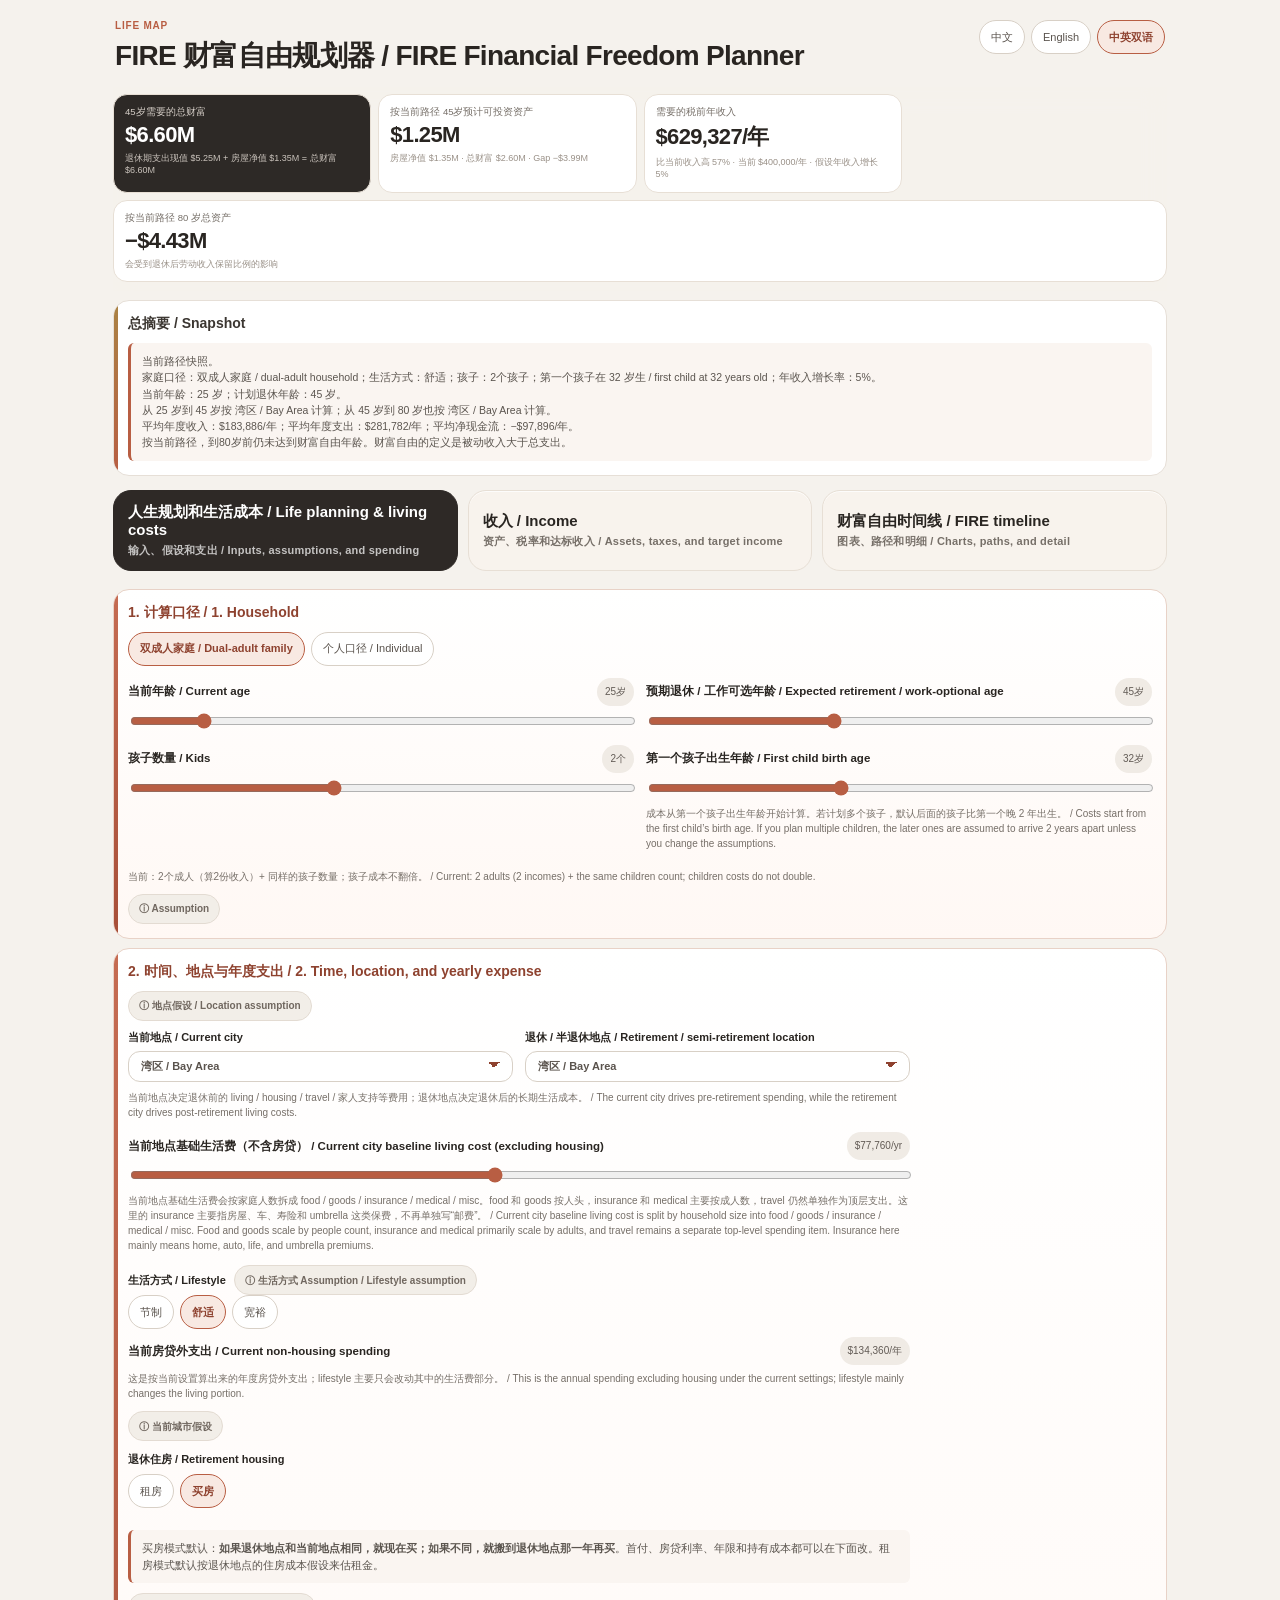
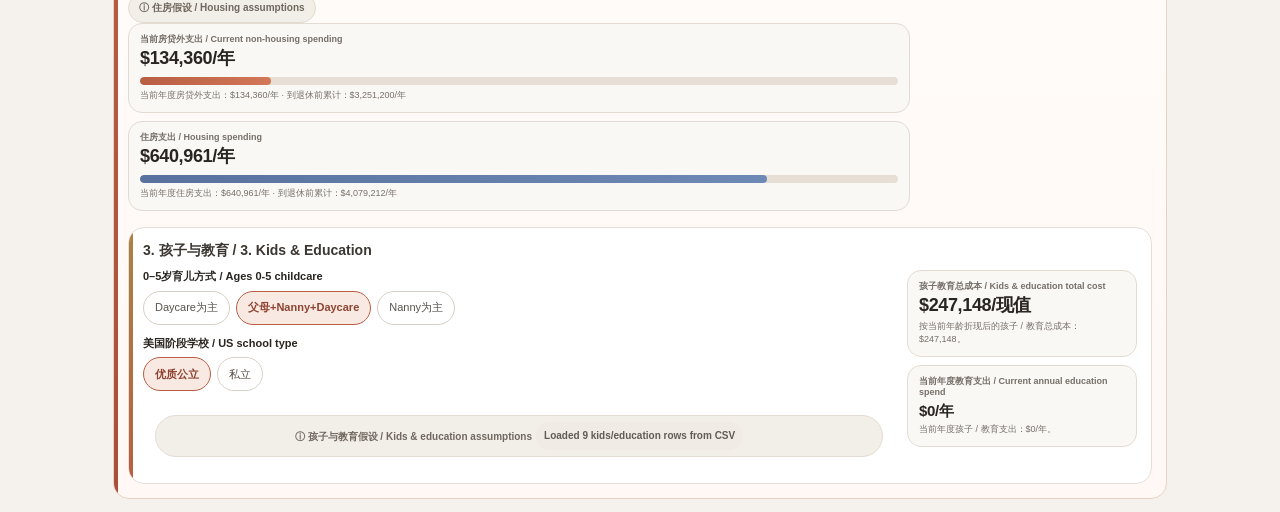
==== commit 386635a5: "freeze current version" ====
--- a/index.html
+++ b/index.html
@@ -10,7 +10,19 @@
 .page{max-width:1080px;margin:auto;padding:13px}.hero{padding:7px 2px 12px}.eyebrow{font-size:10px;color:var(--accent);font-weight:800;letter-spacing:.08em}.hero h1{font-size:28px;margin:6px 0 0;letter-spacing:-.025em;max-width:100%}
 .sticky{position:sticky;top:0;z-index:30;background:rgba(245,242,237,.95);backdrop-filter:blur(12px);padding:7px 0 9px}.kpis{display:grid;grid-template-columns:1fr 1fr;gap:7px}.kpi{background:#fff;border:1px solid var(--line);border-radius:14px;padding:11px}.kpi.primary{background:var(--dark);color:#fff}
 .lab{font-size:9.5px;color:var(--muted);line-height:1.3}.primary .lab{color:#d5cec7}.num{font-size:22px;font-weight:850;letter-spacing:-.03em;margin-top:4px}.sub{font-size:9px;color:#999087;margin-top:4px;line-height:1.35}.primary .sub{color:#ccc5be}
-.card{background:#fff;border:1px solid var(--line);border-radius:16px;padding:14px;margin-top:9px}.card h2{font-size:14px;margin:0 0 10px}.desc{font-size:10px;color:var(--muted);line-height:1.5;margin:-4px 0 10px}
+.card{position:relative;overflow:hidden;background:#fff;border:1px solid var(--line);border-radius:16px;padding:14px;margin-top:9px}
+.card h2{font-size:14px;margin:0 0 10px}
+.card.cost-card{border-color:#e8d2c7;background:linear-gradient(180deg,#fff 0%,#fff8f4 100%)}
+.card.cost-card::before,.card.wealth-card::before,.card.neutral-card::before{content:'';position:absolute;left:0;top:0;bottom:0;width:4px;border-radius:16px 0 0 16px;pointer-events:none}
+.card.cost-card::before{background:linear-gradient(180deg,#c56c52 0%,#a74f38 100%)}
+.card.cost-card h2{color:#8e422f}
+.card.wealth-card{border-color:#d7e3ef;background:linear-gradient(180deg,#fff 0%,#f5f9fd 100%)}
+.card.wealth-card::before{background:linear-gradient(180deg,#58719f 0%,#4f806b 100%)}
+.card.wealth-card h2{color:#445f85}
+.card.neutral-card{border-color:#e6dfd7}
+.card.neutral-card::before{background:linear-gradient(180deg,#aa8344 0%,#b85e43 100%)}
+.card.neutral-card h2{color:#3b3631}
+.desc{font-size:10px;color:var(--muted);line-height:1.5;margin:-4px 0 10px}.mini-section{font-size:11px;font-weight:800;letter-spacing:.02em;color:#8e422f;margin:12px 0 6px}.mini-section-sub{font-size:9.5px;color:var(--muted);line-height:1.45;margin:0 0 8px}
 .grid{display:grid;grid-template-columns:1fr 1fr;gap:12px}.grid > *{min-width:0}.choice-label{font-size:11px;font-weight:750;margin-bottom:7px;line-height:1.25}.seg{display:flex;gap:6px;flex-wrap:wrap;align-items:flex-start}.seg button{border:1px solid #d8d0c6;background:#fff;color:#5a534d;padding:8px 11px;min-height:34px;border-radius:999px;font-size:11px;line-height:1.15;cursor:pointer;display:inline-flex;align-items:center;justify-content:center;white-space:nowrap}.seg button.active{border-color:var(--accent);background:var(--soft);color:#8e422f;font-weight:800}
 .control{margin-top:12px;min-width:0}.head{display:flex;justify-content:space-between;gap:8px;align-items:center;flex-wrap:wrap;min-width:0}.head label{font-size:11.5px;font-weight:700;line-height:1.25;min-width:0}.pill{font-size:10px;background:#f0ebe5;color:#625b55;padding:5px 8px;border-radius:999px;display:inline-flex;align-items:center;justify-content:center;min-height:28px;line-height:1;white-space:nowrap}input[type=range]{width:100%;accent-color:var(--accent);margin-top:7px}
 details.info{margin-top:7px}details.info summary{display:inline-flex;cursor:pointer;list-style:none;align-items:center;justify-content:center;gap:4px;border:1px solid #e3dbd2;background:#f2eee8;border-radius:999px;padding:6px 10px;font-size:10px;line-height:1.15;min-height:30px;font-weight:750;color:#70675f;white-space:nowrap}details.info summary::-webkit-details-marker{display:none}
@@ -23,10 +35,12 @@
 .info-body{margin-top:6px;border:1px solid #ebe3da;background:#faf8f5;border-radius:10px;padding:9px;font-size:9.5px;line-height:1.55;color:#5d5650}.info-grid{display:grid;grid-template-columns:1fr 1fr;gap:5px;margin:6px 0}.icell{background:#fff;border:1px solid #eee7df;border-radius:8px;padding:6px}.ik{font-size:8px;color:#8b827a}.iv{font-size:10.5px;font-weight:800;margin-top:2px}
 .breakdown{display:grid;grid-template-columns:1fr 1fr;gap:7px}.box{border:1px solid var(--line);border-radius:12px;padding:10px;background:#faf8f5}.box .a{font-size:9px;color:var(--muted)}.box .b{font-size:16px;font-weight:850;margin-top:4px}
 .solution{display:grid;grid-template-columns:1fr 1fr;gap:7px}.solvebox{border:1px solid var(--line);border-radius:13px;padding:11px;background:#faf8f5}.solvebox .slabel{font-size:9px;color:var(--muted)}.solvebox .snum{font-size:20px;font-weight:900;margin-top:4px}.solvebox .stext{font-size:9px;color:var(--muted);line-height:1.4;margin-top:4px}
+.section-split{display:grid;grid-template-columns:minmax(0,1fr) 230px;gap:12px;align-items:start}.section-main{min-width:0}.side-stack{display:grid;gap:8px;min-width:0}.side-summary,.side-meter{border:1px solid #e3dbd2;background:#faf8f5;border-radius:14px;padding:10px 11px}.side-summary .k,.side-meter .k{font-size:9px;color:var(--muted);font-weight:750;line-height:1.25}.side-summary .v,.side-meter .v{font-size:18px;font-weight:900;line-height:1.1;margin-top:4px;letter-spacing:-.02em}.side-summary .s,.side-meter .s{font-size:9px;color:var(--muted);line-height:1.45;margin-top:4px}.side-summary.compact .v{font-size:15px}.side-meter .bar{height:8px;margin-top:8px;border-radius:999px;background:#e7dfd5;overflow:hidden}.side-meter .fill{height:100%;width:var(--p,0%);border-radius:inherit;background:linear-gradient(90deg,var(--accent) 0%,#d27757 100%)}.side-meter.housing .fill{background:linear-gradient(90deg,#58719f 0%,#6f89b6 100%)}
 .note{background:#faf5f1;border-left:3px solid var(--accent);padding:10px 11px;border-radius:6px;font-size:10.5px;color:#5b554f;line-height:1.55;margin-top:9px}
 canvas{width:100%;height:285px;background:#fff;border-radius:10px}.legend{display:flex;gap:12px;flex-wrap:wrap;font-size:10px;color:var(--muted);margin-top:8px}.dot{display:inline-block;width:8px;height:8px;border-radius:50%;margin-right:4px}
 .scroll{overflow-x:auto}table{border-collapse:collapse;width:100%;font-size:10px}th,td{padding:8px 6px;border-bottom:1px solid #f0ebe5;text-align:right;white-space:nowrap}th:first-child,td:first-child{text-align:left}th{color:#7d756d}.pos{color:var(--green)}.neg{color:var(--red)}.hidden{display:none!important}
 @media(min-width:760px){.kpis{grid-template-columns:repeat(4,1fr)}}@media(max-width:700px){.grid,.solution,.breakdown{grid-template-columns:1fr}.num{font-size:20px}}
+@media(max-width:900px){.section-split{grid-template-columns:1fr}.side-stack{position:static}}
 
 .chart-wrap{position:relative}
 .chart-tooltip{
@@ -41,9 +55,34 @@
 .faq .answer{font-size:10px;color:var(--muted);line-height:1.6;margin-top:8px}
 
 .chart-head{display:flex;justify-content:space-between;align-items:center;gap:8px;flex-wrap:wrap;margin-bottom:6px}
+.annual-toggle{flex:1 1 auto;min-width:0}
+.annual-toggle summary{display:flex;align-items:center;gap:6px;width:100%;list-style:none;cursor:pointer;font-size:14px;font-weight:700;line-height:1.2;color:inherit;padding:0;margin:0}
+.annual-toggle summary::-webkit-details-marker{display:none}
 .chart-toggle{display:flex;gap:6px}
-.chart-toggle button{border:1px solid #d8d0c6;background:#fff;color:#5a534d;padding:6px 10px;min-height:30px;border-radius:999px;font-size:10px;line-height:1.15;cursor:pointer;display:inline-flex;align-items:center;justify-content:center;white-space:nowrap}
+.chart-toggle button,.export-btn{border:1px solid #d8d0c6;background:#fff;color:#5a534d;padding:6px 10px;min-height:30px;border-radius:999px;font-size:10px;line-height:1.15;cursor:pointer;display:inline-flex;align-items:center;justify-content:center;white-space:nowrap}
 .chart-toggle button.active{border-color:var(--accent);background:var(--soft);color:#8e422f;font-weight:800}
+.export-btn{font-weight:800}
+.export-btn:hover{border-color:var(--accent);background:var(--soft);color:#8e422f}
+.uniform-select{
+  width:100%;
+  padding:8px 34px 8px 12px;
+  border:1px solid #d8d0c6;
+  border-radius:12px;
+  background-color:#fff;
+  font-family:inherit;
+  font-size:11px;
+  line-height:1.2;
+  font-weight:750;
+  color:#5a534d;
+  -webkit-appearance:none;
+  appearance:none;
+  -moz-appearance:none;
+  background-image:linear-gradient(45deg,transparent 50%,#8e422f 50%),linear-gradient(135deg,#8e422f 50%,transparent 50%);
+  background-position:calc(100% - 18px) calc(50% - 2px),calc(100% - 12px) calc(50% - 2px);
+  background-size:6px 6px,6px 6px;
+  background-repeat:no-repeat;
+}
+.uniform-select:focus{outline:none;border-color:var(--accent);box-shadow:0 0 0 2px rgba(184,94,67,.12)}
 .breakdown-legend{display:none;gap:10px;flex-wrap:wrap;font-size:9px;color:var(--muted);margin-top:8px}
 .breakdown-legend.show{display:flex}
 .fire-badge{display:flex;justify-content:space-between;gap:10px;align-items:center;flex-wrap:wrap;border:1px solid #d8d0c6;background:#fbf6f1}
@@ -56,9 +95,41 @@
 .hero-row > div:first-child{min-width:0;flex:1 1 auto}
 .lang-toggle{justify-content:flex-end;flex:0 0 auto;margin-left:auto;white-space:nowrap}
 .lang-toggle button{min-width:0}
+.main-tabs{display:grid;grid-template-columns:repeat(3,minmax(0,1fr));gap:10px;margin:14px 0 18px}
+.main-tabs button{
+  min-width:0;
+  border:1px solid var(--line);
+  border-radius:18px;
+  background:#f8f3ed;
+  color:var(--text);
+  padding:12px 14px;
+  font-size:15px;
+  font-weight:800;
+  line-height:1.2;
+  text-align:left;
+  box-shadow:0 1px 0 rgba(255,255,255,.8) inset;
+}
+.main-tabs button .sub{
+  display:block;
+  margin-top:4px;
+  font-size:11px;
+  font-weight:700;
+  letter-spacing:.02em;
+  color:var(--muted);
+}
+.main-tabs button.active{
+  background:#2e2926;
+  color:#fff;
+  border-color:#2e2926;
+  box-shadow:none;
+}
+.main-tabs button.active .sub{color:rgba(255,255,255,.72)}
+.tab-panel{scroll-margin-top:16px}
+.tab-panel.is-hidden{display:none !important}
 @media(max-width:700px){
  .hero-row{flex-direction:column;flex-wrap:nowrap}
  .lang-toggle{margin-left:0;justify-content:flex-start;white-space:normal}
+ .main-tabs{grid-template-columns:1fr}
 }
 </style>
 </head>
@@ -79,22 +150,49 @@
 <div class="sticky">
   <div class="kpis">
    <div class="kpi primary"><div class="lab" id="totalNeedLabel">预期退休时需要的总财富</div><div class="num" id="totalNeed">—</div><div class="sub" id="totalNeedBreakdown">—</div></div>
-   <div class="kpi"><div class="lab" id="projectLabel">按当前路径预计可投资资产</div><div class="num" id="projectWealth">—</div><div class="sub">税后收入 − 支出 + 投资复利</div></div>
-   <div class="kpi"><div class="lab">财富 Gap</div><div class="num" id="wealthGap">—</div><div class="sub">预计可投资资产 vs 退休时所需总财富</div></div>
-   <div class="kpi"><div class="lab">需要的税前年收入</div><div class="num" id="requiredIncomeTop">—</div><div class="sub" id="requiredIncomePctTop">从现在到目标退休年龄平均需要</div></div>
+   <div class="kpi"><div class="lab" id="projectLabel">按当前路径预计可投资资产</div><div class="num" id="projectWealth">—</div><div class="sub" id="projectWealthSub">税后收入 − 支出 + 投资复利</div></div>
+   <div class="kpi"><div class="lab" id="requiredIncomeTopLabel">需要的税前年收入</div><div class="num" id="requiredIncomeTop">—</div><div class="sub" id="requiredIncomePctTop">从现在到目标退休年龄平均需要</div></div>
+   <div class="kpi" style="grid-column:1/-1"><div class="lab" id="path80Label">按当前路径 80 岁总资产</div><div class="num" id="path80Wealth">—</div><div class="sub" id="path80Sub">会受到退休后劳动收入保留比例的影响</div></div>
   </div>
  </div>
 
- <div class="card" style="margin-top:9px">
+<div class="card neutral-card" style="margin-top:9px">
   <h2 id="summaryTitle">总摘要 / Snapshot</h2>
   <div class="note" id="summaryText" style="margin-top:0">—</div>
  </div>
 
- <div class="card">
+ <div class="main-tabs" id="mainTabs">
+  <button data-v="cost" class="active"><span id="tabCostLabel">人生规划和生活成本 / Life planning & living costs</span><span class="sub" id="tabCostSub">Inputs, assumptions, and spending</span></button>
+  <button data-v="income"><span id="tabIncomeLabel">Income</span><span class="sub" id="tabIncomeSub">Assets, taxes, and target income</span></button>
+  <button data-v="outcome"><span id="tabOutcomeLabel">财富自由时间线 / FIRE timeline</span><span class="sub" id="tabOutcomeSub">Charts, paths, and detail</span></button>
+ </div>
+
+ <div class="card cost-card tab-panel" data-tab="cost">
   <h2>1. 计算口径</h2>
   <div class="seg" id="scope">
    <button data-v="family" class="active">双成人家庭</button>
    <button data-v="individual">个人口径</button>
+  </div>
+  <div class="grid" style="margin-top:12px;align-items:start;grid-template-columns:1fr 1fr;gap:12px">
+   <div class="control" style="margin-top:0">
+    <div class="head"><label id="currentAgeLabel">当前年龄</label><span class="pill" id="currentAgeV">25岁</span></div>
+    <input id="currentAge" type="range" min="18" max="70" step="1" value="25">
+   </div>
+   <div class="control" style="margin-top:0">
+    <div class="head"><label id="fiAgeLabel">预期退休 / 工作可选年龄</label><span class="pill" id="fiAgeV"></span></div>
+    <input id="fiAge" type="range" min="35" max="80" step="1" value="45">
+   </div>
+  </div>
+  <div class="grid" style="margin-top:12px;align-items:start;grid-template-columns:1fr 1fr;gap:12px">
+   <div class="control" style="margin-top:0">
+    <div class="head"><label id="kidsLabel">孩子数量</label><span class="pill" id="kidsV">2个</span></div>
+    <input id="kids" type="range" min="0" max="5" step="1" value="2">
+   </div>
+   <div class="control" id="childBirthAgeWrap" style="margin-top:0">
+    <div class="head"><label id="childBirthAgeLabel">第一个孩子出生年龄</label><span class="pill" id="childBirthAgeV">32岁</span></div>
+    <input id="childBirthAge" type="range" min="18" max="55" step="1" value="32">
+    <div class="desc" id="childBirthAgeDesc" style="margin-top:6px">默认按第一个孩子出生年龄开始计算；如果有多个孩子，后面的默认比第一个晚 2 年出生。</div>
+   </div>
   </div>
   <div class="desc" id="scopeDesc" style="margin-top:8px"></div>
   <details class="info"><summary>ⓘ Assumption</summary><div class="info-body">
@@ -103,156 +201,245 @@
   </div></details>
  </div>
 
- <div class="card">
-  <h2>2. 时间和退休地点</h2>
+<div class="card cost-card tab-panel" data-tab="cost">
+  <h2>2. 时间、地点与年度支出</h2>
+  <div class="section-split">
+   <div class="section-main">
+ <details class="info" style="margin-top:0">
+   <summary id="relocationAssumptionSummary">ⓘ 地点假设 / Location assumption</summary><div class="info-body" id="relocationInfo"></div>
+  </details>
+  <div class="grid" style="margin-top:10px">
+   <div>
+    <div class="choice-label" id="currentCityLabel">当前地点</div>
+    <select id="currentCity" class="uniform-select">
+     <option value="bay">湾区</option>
+     <option value="nyc">纽约</option>
+     <option value="seattle">西雅图</option>
+     <option value="losangeles">洛杉矶</option>
+     <option value="dallas">达拉斯</option>
+     <option value="shanghai">上海</option>
+     <option value="hangzhou">杭州</option>
+     <option value="suzhou">苏州</option>
+     <option value="chengdu">成都</option>
+     <option value="kunming">昆明</option>
+     <option value="dali">大理</option>
+     <option value="haikou">海口</option>
+     <option value="taiyuan">太原</option>
+    </select>
+   </div>
+   <div>
+    <div class="choice-label" id="retirementCityLabel">退休 / 半退休地点</div>
+    <select id="city" class="uniform-select">
+     <option value="bay">湾区</option>
+     <option value="nyc">纽约</option>
+     <option value="seattle">西雅图</option>
+     <option value="losangeles">洛杉矶</option>
+     <option value="dallas">达拉斯</option>
+     <option value="shanghai">上海</option>
+     <option value="hangzhou">杭州</option>
+     <option value="suzhou">苏州</option>
+     <option value="chengdu">成都</option>
+     <option value="kunming">昆明</option>
+     <option value="dali">大理</option>
+     <option value="haikou">海口</option>
+     <option value="taiyuan">太原</option>
+    </select>
+   </div>
+  </div>
+  <div class="desc" style="margin:8px 0 10px">当前地点决定退休前的 living / housing / travel / 家人支持等费用；退休地点决定退休后的长期生活成本。 / The current city drives pre-retirement spending, while the retirement city drives post-retirement living costs.</div>
   <div class="control">
-   <div class="head"><label>当前年龄</label><span class="pill" id="currentAgeV">34岁</span></div>
-   <input id="currentAge" type="range" min="18" max="70" step="1" value="34">
+   <div class="head"><label id="bayBaseSpendLabel">当前地点基础生活费（不含房贷 / housing）</label><span class="pill" id="bayBaseSpendV">$30k</span></div>
+    <input id="bayBaseSpend" type="range" min="15000" max="150000" step="1000" value="30000">
+    <div class="desc" id="bayBaseSpendDesc" style="margin-top:6px">当前地点基础生活费会按家庭人数拆成 food / goods / insurance / medical / misc，food 和 goods 按人头，insurance 和 medical 主要按成人数，travel 仍然单独作为顶层支出。这里的 insurance 主要指房屋、车、寿险和 umbrella 这类保费，不再单独写“邮费”。</div>
   </div>
-  <div class="control" style="margin-top:12px">
-   <div class="head"><label>预期退休 / 工作可选年龄</label><span class="pill" id="fiAgeV"></span></div>
-   <input id="fiAge" type="range" min="35" max="80" step="1" value="45">
+
+  <div class="control hidden" id="returnAgeWrap" style="margin-top:12px">
+   <div class="head"><label id="retAgeLabel">全家回国年龄</label><span class="pill" id="returnAgeV"></span></div>
+   <input id="returnAge" type="range" min="40" max="55" step="1" value="45">
   </div>
-  <div class="grid" style="margin-top:12px;align-items:start;grid-template-columns:1fr 1fr;gap:12px">
-   <div>
-    <div class="choice-label" id="relocationPathLabel">长期居住路径</div>
-    <div class="seg" id="relocationPath">
-     <button data-v="returnChina" class="active">回国</button>
-     <button data-v="stayUS">留在美国</button>
+  <div style="margin-top:12px">
+  <div style="display:flex;align-items:center;gap:8px;flex-wrap:wrap">
+   <div class="choice-label" id="lifestyleLabel" style="margin-bottom:0">生活方式</div>
+   <details class="info" style="margin-top:0"><summary id="lifestyleAssumptionSummary">ⓘ 生活方式 Assumption</summary><div class="info-body" id="lifestyleInfo"></div></details>
+  </div>
+   <div class="seg" id="lifestyle"><button data-v="lean">节制</button><button data-v="base" class="active">舒适</button><button data-v="comfort">宽裕</button></div>
+   <div class="head" style="margin-top:8px">
+    <label id="lifestyleSpendLabel">当前房贷外支出</label>
+    <span class="pill" id="lifestyleSpendV">—</span>
+   </div>
+   <div class="desc" id="lifestyleSpendDesc" style="margin-top:6px">这是按当前设置算出来的年度房贷外支出；lifestyle 主要只会改动其中的生活费部分。</div>
+  </div>
+  <details class="info"><summary id="cityAssumptionSummary">ⓘ 当前城市假设</summary><div class="info-body" id="cityInfo"></div></details>
+  <div class="grid" style="margin-top:12px">
+   <div><div class="choice-label" id="housingLabel">退休住房</div><div class="seg" id="housing"><button data-v="rent">租房</button><button data-v="buy" class="active">买房</button></div></div>
+   <div id="mortgageWrap" style="grid-column:1/-1">
+    <div class="note" style="margin-top:10px">买房模式默认：<b>如果退休地点和当前地点相同，就现在买；如果不同，就搬到退休地点那一年再买</b>。首付、房贷利率、年限和持有成本都可以在下面改。租房模式默认按退休地点的住房成本假设来估租金。</div>
+    <details class="info" id="mortgageAdvancedWrap" style="margin-top:10px">
+     <summary id="mortgageAdvancedSummary">ⓘ 住房假设 / Housing assumptions</summary>
+     <div class="info-body" id="mortgageAdvancedInfo">
+      <div class="control" style="margin-top:10px">
+       <div class="head"><label id="homePurchaseAgeLabel">购房时点</label><span class="pill" id="homePurchaseAgeV"></span></div>
+       <input id="homePurchaseAge" type="range" min="18" max="70" step="1" value="45">
+       <div class="desc" style="margin-top:6px">默认规则：如果当前地点和退休地点相同，就从现在开始买房；如果不同，就从搬到退休地点那一年开始买房。你也可以手动改这个时点。</div>
+      </div>
+      <div class="control" style="margin-top:10px">
+       <div class="head"><label id="homePriceLabel">购房价格 / Home price</label><span class="pill" id="homePriceV"></span></div>
+       <input id="homePrice" type="range" min="0" max="10000000" step="25000" value="1900000">
+       <div class="desc" id="homePriceDesc" style="margin-top:6px">默认值来自 location assumption 里的住房成本假设（按你的家庭口径）；你可以拖动改成自己的买房预算。 / Default value comes from the location assumption housing cost for your household; drag it to your own target home price.</div>
+      </div>
+      <div class="grid" style="margin-top:10px">
+       <div class="control"><div class="head"><label id="downPayLabel">首付比例</label><span class="pill" id="downPayV">20%</span></div><input id="downPay" type="range" min=".05" max=".60" step=".05" value=".20"></div>
+       <div class="control"><div class="head"><label id="mortgageRateLabel">房贷利率</label><span class="pill" id="mortgageRateV">6.5%</span></div><input id="mortgageRate" type="range" min=".02" max=".10" step=".0025" value=".065"></div>
+       <div class="control"><div class="head"><label id="mortgageYearsLabel">房贷年限</label><span class="pill" id="mortgageYearsV">30年</span></div><input id="mortgageYears" type="range" min="10" max="30" step="5" value="30"></div>
+       <div class="control"><div class="head"><label id="homeCarryLabel">房产税+保险+维护</label><span class="pill" id="homeCarryV">1.8%</span></div><input id="homeCarry" type="range" min="0" max=".035" step=".001" value=".018"></div>
+      </div>
+      <div class="desc" style="margin-top:8px">这份 <b>city_housing_model.csv</b> 就是模型最终采用的住房假设；租房和买房都会按这里的城市成本口径来算，下面可以直接查看对应的 rent / buy 假设。</div>
+      <details class="info sample-panel" id="housingSampleCard" style="margin-top:10px">
+       <summary><span class="sample-title">ⓘ 城市住房成本假设 / Housing expense per city assumption</span><span class="pill" id="housingSampleStatus">Loading housing CSV…</span></summary>
+       <div class="desc" style="margin-top:0">
+        这张表直接从 <code>city_housing_model.csv</code> 读取，里面放的是模型最终使用的城市住房假设，包括租金、买房预算、相对湾区系数和 source note。
+       </div>
+       <div class="scroll">
+        <table>
+         <thead>
+         <tr>
+          <th>City (zh)</th>
+          <th>City (en)</th>
+          <th>3BR rent/mo</th>
+          <th>3BR rent/yr</th>
+          <th>4BR rent/mo</th>
+          <th>4BR rent/yr</th>
+          <th>3BR buy</th>
+          <th>4BR buy</th>
+          <th>Factor</th>
+          <th>Source note</th>
+         </tr>
+         </thead>
+         <tbody id="housingSampleRows">
+          <tr><td colspan="10">Loading…</td></tr>
+         </tbody>
+        </table>
+       </div>
+      </details>
+     </div>
+    </details>
+   </div>
+  </div>
+   <div class="side-stack">
+    <div class="side-meter">
+     <div class="k" id="nonHousingSpendLabel">当前房贷外支出</div>
+     <div class="v" id="nonHousingSpendV">—</div>
+     <div class="bar"><div class="fill" id="nonHousingSpendBar"></div></div>
+     <div class="s" id="nonHousingSpendS">—</div>
+    </div>
+    <div class="side-meter housing">
+     <div class="k" id="housingSpendLabel">住房支出</div>
+     <div class="v" id="housingSpendV">—</div>
+     <div class="bar"><div class="fill" id="housingSpendBar"></div></div>
+     <div class="s" id="housingSpendS">—</div>
     </div>
    </div>
-   <div class="control" id="returnAgeWrap" style="margin-top:0">
-    <div class="head"><label>全家回国年龄</label><span class="pill" id="returnAgeV"></span></div>
-    <input id="returnAge" type="range" min="40" max="55" step="1" value="45">
+  </div>
+ </div>
+
+ <div class="card neutral-card tab-panel" data-tab="cost" style="margin-top:16px">
+  <h2>3. 孩子与教育</h2>
+  <div class="section-split">
+   <div class="section-main">
+  <div class="grid">
+   <div>
+    <div class="choice-label" id="childcareLabel">0–5岁育儿方式</div>
+    <div class="seg" id="childcare"><button data-v="daycare">Daycare为主</button><button data-v="mixed" class="active">父母+Nanny+Daycare</button><button data-v="nanny">Nanny为主</button></div>
    </div>
   </div>
-  <div class="control">
-   <div class="head"><label>退休后劳动收入保留比例</label><span class="pill" id="postRetireIncomeV">0%</span></div>
-   <input id="postRetireIncome" type="range" min="0" max="1" step=".05" value="0">
-   <div class="desc" style="margin-top:6px">0% = 完全退休；例如 25% 可代表兼职、教学、咨询或小生意收入。</div>
+  <div class="grid" id="kidsSchoolWrap" style="margin-top:12px">
+   <div><div class="choice-label" id="usSchoolLabel">美国阶段学校</div><div class="seg" id="usSchool"><button data-v="public" class="active">优质公立</button><button data-v="private">私立</button></div></div>
+   <div id="cnSchoolWrap"><div class="choice-label" id="cnSchoolLabel">回国后学校</div><div class="seg" id="cnSchool"><button data-v="intl" class="active">国际/双语</button><button data-v="public">中国公立</button><button data-v="stayUS">继续留美</button></div></div>
   </div>
-  <div class="choice-label" id="currentCityLabel">当前地点</div>
-  <div class="seg" id="currentCity">
-   <button data-v="bay" class="active">湾区</button><button data-v="nyc">纽约</button><button data-v="seattle">西雅图</button><button data-v="losangeles">洛杉矶</button><button data-v="dallas">达拉斯</button><button data-v="shanghai">上海</button><button data-v="hangzhou">杭州</button><button data-v="suzhou">苏州</button><button data-v="chengdu">成都</button><button data-v="kunming">昆明</button><button data-v="dali">大理</button><button data-v="haikou">海口</button><button data-v="taiyuan">太原</button>
-  </div>
-  <div class="desc" style="margin-top:8px">退休前的 living / housing / travel / 家人支持等费用，默认都按这里计算。</div>
-  <div class="choice-label" id="retirementCityLabel" style="margin-top:12px">退休 / 半退休地点</div>
-  <div class="seg" id="city">
-   <button data-v="bay" class="active">湾区</button><button data-v="nyc">纽约</button><button data-v="seattle">西雅图</button><button data-v="losangeles">洛杉矶</button><button data-v="dallas">达拉斯</button><button data-v="shanghai">上海</button><button data-v="hangzhou">杭州</button><button data-v="suzhou">苏州</button><button data-v="chengdu">成都</button><button data-v="kunming">昆明</button><button data-v="dali">大理</button><button data-v="haikou">海口</button><button data-v="taiyuan">太原</button>
-  </div>
-  <details class="info"><summary id="cityAssumptionSummary">ⓘ 当前城市 assumption</summary><div class="info-body" id="cityInfo"></div></details>
-  <details class="info sample-panel" id="foodSampleCard">
-   <summary><span class="sample-title">ⓘ 城市饮食成本 / City food cost</span><span class="pill" id="foodSampleStatus">Loading sample CSV…</span></summary>
+  <details class="info sample-panel" id="kidsEduSampleCard" style="margin-top:12px">
+   <summary><span class="sample-title">ⓘ 孩子与教育假设 / Kids & education assumptions</span><span class="pill" id="kidsEduSampleStatus">Loading kids & education CSV…</span></summary>
    <div class="desc" style="margin-top:0">
-    这个表直接从 <code>city_food_spend_model.csv</code> 读取。<code>source</code> 是外部参考链接，<code>factor</code> 是相对湾区基准的城市系数。这里是单人 food model，方便和页面里的 <code>30/day/person</code> 假设保持一致。
+    这张表直接从 <code>kids_education_model.csv</code> 读取，里面放的是 0-5 岁托育、美国阶段学校、回国后学校和大学的默认规划假设。第四项的成本会优先跟着这份表走，方便你以后单独校准。
    </div>
    <div class="scroll">
     <table>
      <thead>
      <tr>
-      <th>City (zh)</th>
-      <th>City (en)</th>
-      <th>Food/yr per person</th>
-      <th>Food/mo per person</th>
-      <th>Factor vs Bay Area</th>
-      <th>Source</th>
+      <th>Category</th>
+      <th>Label (zh)</th>
+      <th>Label (en)</th>
+      <th>Cost / yr</th>
+      <th>Applies to</th>
+      <th>Notes</th>
      </tr>
      </thead>
-     <tbody id="foodSampleRows">
+     <tbody id="kidsEduSampleRows">
       <tr><td colspan="6">Loading…</td></tr>
      </tbody>
     </table>
    </div>
-  </details>
-  <details class="info sample-panel" id="housingSampleCard">
-   <summary><span class="sample-title">ⓘ 城市住房成本假设 / Housing expense per city assumption</span><span class="pill" id="housingSampleStatus">Loading housing CSV…</span></summary>
-   <div class="desc" style="margin-top:0">
-    这张表也直接从 <code>city_housing_model.csv</code> 读取，里面放的是各城市的住房成本假设、租金、买房预算、相对湾区系数和 source note。
-   </div>
-   <div class="scroll">
-    <table>
-     <thead>
-     <tr>
-      <th>City (zh)</th>
-      <th>City (en)</th>
-      <th>3BR rent/mo</th>
-      <th>3BR rent/yr</th>
-      <th>4BR rent/mo</th>
-      <th>4BR rent/yr</th>
-      <th>3BR buy</th>
-      <th>4BR buy</th>
-      <th>Factor</th>
-      <th>Source note</th>
-     </tr>
-     </thead>
-     <tbody id="housingSampleRows">
-      <tr><td colspan="10">Loading…</td></tr>
-     </tbody>
-    </table>
+   <div class="desc" id="kidsCostTooltipBody" style="margin-top:14px">
+    孩子与教育的支出是按“每年”计入的，不是一次性总额。0–5 岁托育会按年龄段逐年应用对应年度费用；6–17 岁学校费用也是按每年计算；18–21 岁大学按每年假设计算。模型会把这些年度费用乘上孩子实际停留在该年龄段的年数，再一起纳入总支出和财富路径。
    </div>
   </details>
-  <div class="grid" style="margin-top:12px">
-   <div><div class="choice-label" id="housingLabel">退休住房</div><div class="seg" id="housing"><button data-v="rent">租房</button><button data-v="buy" class="active">买房</button></div></div>
-   <div id="mortgageWrap" style="grid-column:1/-1">
-    <div class="note" style="margin-top:10px">买房模式默认：<b>现在就买</b>。首付从当前可投资资产中扣除，之后逐年支付房贷并累积房屋净值。</div>
-   <div class="control" style="margin-top:10px">
-     <div class="head"><label>购房年龄</label><span class="pill" id="homePurchaseAgeV"></span></div>
-     <input id="homePurchaseAge" type="range" min="18" max="70" step="1" value="45">
-     <div class="desc" style="margin-top:6px">默认规则：如果当前地点和退休地点相同，就从现在开始买房；如果不同，就从搬到退休地点那一年开始买房。你也可以手动改这个年龄。</div>
+   </div>
+   <div class="side-stack">
+    <div class="side-summary">
+     <div class="k" id="kidsEduSummaryLabel">孩子教育总成本</div>
+     <div class="v" id="kidsEduSummaryV">—</div>
+     <div class="s" id="kidsEduSummaryS">—</div>
     </div>
-    <div class="control" style="margin-top:10px">
-     <div class="head"><label>购房价格 / Home price</label><span class="pill" id="homePriceV"></span></div>
-     <input id="homePrice" type="range" min="0" max="10000000" step="25000" value="1900000">
-     <div class="desc" style="margin-top:6px">默认值来自当前城市的住房成本假设（按你的家庭口径）；你可以拖动改成自己的买房预算。 / Default value comes from the current city housing assumption for your household; drag it to your own target home price.</div>
-    </div>
-    <div class="grid" style="margin-top:10px">
-     <div class="control"><div class="head"><label>首付比例</label><span class="pill" id="downPayV">20%</span></div><input id="downPay" type="range" min=".05" max=".60" step=".05" value=".20"></div>
-     <div class="control"><div class="head"><label>房贷利率</label><span class="pill" id="mortgageRateV">6.5%</span></div><input id="mortgageRate" type="range" min=".02" max=".10" step=".0025" value=".065"></div>
-     <div class="control"><div class="head"><label>房贷年限</label><span class="pill" id="mortgageYearsV">30年</span></div><input id="mortgageYears" type="range" min="10" max="30" step="5" value="30"></div>
-     <div class="control"><div class="head"><label>房产税+保险+维护</label><span class="pill" id="homeCarryV">1.8%</span></div><input id="homeCarry" type="range" min="0" max=".035" step=".001" value=".018"></div>
+    <div class="side-summary compact">
+     <div class="k" id="kidsEduAnnualLabel">当前年度教育支出</div>
+     <div class="v" id="kidsEduAnnualV">—</div>
+     <div class="s" id="kidsEduAnnualS">—</div>
     </div>
    </div>
-   <div><div class="choice-label" id="lifestyleLabel">生活方式</div><div class="seg" id="lifestyle"><button data-v="lean">节制</button><button data-v="base" class="active">舒适</button><button data-v="comfort">宽裕</button></div></div>
   </div>
-  <details class="info"><summary id="lifestyleAssumptionSummary">ⓘ 生活方式 Assumption</summary><div class="info-body" id="lifestyleInfo"></div></details>
-  <details class="info"><summary id="relocationAssumptionSummary">ⓘ Assumption</summary><div class="info-body" id="relocationInfo"></div></details>
  </div>
-
- <div class="card">
-  <h2>3. 当前资产与收入</h2>
-  <div class="control"><div class="head"><label>你当前可投资资产</label><span class="pill" id="assetsV"></span></div><input id="assets" type="range" min="0" max="10000000" step="1000" value="1000000"></div>
-  <div class="control"><div class="head"><label>你当前税前年收入</label><span class="pill" id="incomeV"></span></div><input id="income" type="range" min="0" max="1500000" step="25000" value="200000"></div>
+ </div>
+
+ <div class="card wealth-card income-card tab-panel" data-tab="income">
+  <h2>4. 当前资产与收入</h2>
+  <div class="control"><div class="head"><label id="assetsLabel">你当前可投资资产</label><span class="pill" id="assetsV"></span></div><input id="assets" type="range" min="0" max="10000000" step="1000" value="0"></div>
+  <div class="control"><div class="head"><label id="incomeLabel">你当前税前年收入</label><span class="pill" id="incomeV"></span></div><input id="income" type="range" min="0" max="1500000" step="25000" value="200000"></div>
   <div id="partnerIncomeWrap" class="hidden">
-   <div class="control"><div class="head"><label>第二位成人税前年收入（0-1.5M）</label><span class="pill" id="partnerIncomeV"></span></div><input id="partnerIncome" type="range" min="0" max="1500000" step="25000" value="200000"></div>
+   <div class="control"><div class="head"><label id="partnerIncomeLabel">第二位成人税前年收入（0-1.5M）</label><span class="pill" id="partnerIncomeV"></span></div><input id="partnerIncome" type="range" min="0" max="1500000" step="25000" value="200000"></div>
   </div>
   <div class="control">
-   <div class="head"><label>报税所在州</label><span class="pill" id="taxStateV">California</span></div>
-   <select id="taxState" style="width:100%;padding:10px 12px;border:1px solid #ddd5cb;border-radius:12px;background:#fff;font-family:inherit;font-size:13px;line-height:1.2;color:inherit;font-weight:500"><option value="CA" selected style="font:inherit">California</option><option value="NY" style="font:inherit">New York</option><option value="TX" style="font:inherit">Texas</option><option value="WA" style="font:inherit">Washington</option><option value="FL" style="font:inherit">Florida</option><option value="MA" style="font:inherit">Massachusetts</option><option value="NJ" style="font:inherit">New Jersey</option><option value="IL" style="font:inherit">Illinois</option><option value="PA" style="font:inherit">Pennsylvania</option><option value="VA" style="font:inherit">Virginia</option><option value="NC" style="font:inherit">North Carolina</option><option value="OTHER" style="font:inherit">其他州</option></select>
+   <div class="head"><label id="incomeGrowthLabel">年收入增长率</label><span class="pill" id="incomeGrowthV">5%</span></div>
+   <input id="incomeGrowth" type="range" min="0" max=".15" step=".005" value=".05">
+   <div class="desc" id="incomeGrowthDesc" style="margin-top:6px">默认按每年 5% 的收入增长来推演；这里会影响当前路径和达标路径里未来每年的税前年收入。</div>
+  </div>
+  <div class="control"><div class="head"><label id="retReturnLabel">长期实际投资回报</label><span class="pill" id="retV"></span></div><input id="ret" type="range" min="0" max=".07" step=".005" value=".035"></div>
+  <details class="info"><summary id="retReturnSummary">ⓘ 长期实际投资回报 Assumption</summary><div class="info-body" id="retInfo"></div></details>
+  <div class="control">
+   <div class="head"><label id="taxStateLabel">报税所在州</label><span class="pill" id="taxStateV">California</span></div>
+   <select id="taxState" class="uniform-select"><option value="CA" selected style="font:inherit">California</option><option value="NY" style="font:inherit">New York</option><option value="TX" style="font:inherit">Texas</option><option value="WA" style="font:inherit">Washington</option><option value="FL" style="font:inherit">Florida</option><option value="MA" style="font:inherit">Massachusetts</option><option value="NJ" style="font:inherit">New Jersey</option><option value="IL" style="font:inherit">Illinois</option><option value="PA" style="font:inherit">Pennsylvania</option><option value="VA" style="font:inherit">Virginia</option><option value="NC" style="font:inherit">North Carolina</option><option value="OTHER" style="font:inherit">其他州</option></select>
   </div>
   <div class="control">
-   <div class="head"><label>税率计算方式</label><span class="pill" id="taxModeV">自动估算</span></div>
+   <div class="head"><label id="taxCalcLabel">税率计算方式</label><span class="pill" id="taxModeV">自动估算</span></div>
    <div class="seg" id="taxMode"><button data-v="auto" class="active">自动估算</button><button data-v="manual">手动有效税率</button></div>
   </div>
   <div class="control hidden" id="manualTaxWrap">
-   <div class="head"><label>手动有效总税率</label><span class="pill" id="manualTaxV">40%</span></div>
+   <div class="head"><label id="manualTaxLabel">手动有效总税率</label><span class="pill" id="manualTaxV">40%</span></div>
    <input id="manualTax" type="range" min="0" max=".65" step=".01" value=".40">
    <div class="desc" style="margin-top:6px">如果你大概知道自己的 effective tax rate，可以直接覆盖自动估算。</div>
   </div>
   <div class="control">
-   <div class="head"><label>估算有效税率</label><span class="pill" id="taxV">—</span></div>
+   <div class="head"><label id="postRetireLabel">退休后劳动收入保留比例</label><span class="pill" id="postRetireIncomeV">0%</span></div>
+   <input id="postRetireIncome" type="range" min="0" max="1" step=".05" value="0">
+   <div class="desc" style="margin-top:6px">0% = 完全退休；例如 25% 可代表兼职、教学、咨询或小生意收入。</div>
+   <div class="desc" id="postRetireDesc" style="margin-top:6px">只影响退休后的劳动收入，因此会改变当前路径 80 岁总资产，不会改退休前的财富门槛。</div>
+  </div>
+  <div class="control">
+   <div class="head"><label id="taxRateLabel">估算有效税率</label><span class="pill" id="taxV">—</span></div>
    <div class="desc" id="taxBreakdown" style="margin-top:7px"></div>
    <details class="info"><summary id="taxAssumptionSummary">ⓘ 税率 Assumption</summary><div class="info-body" id="taxAssumptionInfo">
     自动模式：Federal 与 payroll tax 使用现有规划税档；California 使用分档估算。其他州目前使用规划级的州所得税近似，并不是逐州报税引擎。若你知道自己的实际 effective tax rate，建议切换“手动有效税率”。<br><br>
     无州个人所得税州（TX / WA / FL）按州所得税 0 处理。未计入 401(k)、HSA、itemized deductions、AMT、NIIT、capital gains、RSU timing 等个性化项目。
    </div></details>
   </div>
-  <div class="control"><div class="head"><label>长期实际投资回报</label><span class="pill" id="retV"></span></div><input id="ret" type="range" min="0" max=".07" step=".005" value=".035"></div>
-  <details class="info"><summary id="retReturnSummary">ⓘ 长期实际投资回报 Assumption</summary><div class="info-body" id="retInfo"></div></details>
-   <div class="control">
-   <div class="head"><label id="bayBaseSpendLabel">湾区 household 基础生活费（不含房贷 / housing）</label><span class="pill" id="bayBaseSpendV">$30k</span></div>
-    <input id="bayBaseSpend" type="range" min="15000" max="150000" step="1000" value="30000">
-    <div class="desc" id="bayBaseSpendDesc" style="margin-top:6px">湾区基础生活费会按家庭人数拆成 food / goods / insurance / medical / misc，food 和 goods 按人头，insurance 和 medical 主要按成人数，travel 仍然单独作为顶层支出。这里的 insurance 主要指房屋、车、寿险和 umbrella 这类保费，不再单独写“邮费”。</div>
-   </div>
   <details class="info" id="livingEditorWrap">
    <summary id="livingEditorSummary">ⓘ 调整支出明细 / Adjust spending detail</summary>
    <div class="info-body" id="livingEditorInfo"></div>
@@ -273,26 +460,8 @@
   <details class="info"><summary id="formulaSummary">ⓘ 主要公式 / Main formulas</summary><div class="info-body" id="formulaInfo"></div></details>
  </div>
 
- <div class="card">
-  <h2>4. 孩子与教育</h2>
-  <div class="grid">
-   <div>
-    <div class="choice-label" id="kidsLabel">孩子数量</div>
-    <div class="seg" id="kids"><button data-v="0">0个</button><button data-v="1">1个</button><button data-v="2" class="active">2个</button></div>
-   </div>
-   <div>
-    <div class="choice-label" id="childcareLabel">0–5岁育儿方式</div>
-    <div class="seg" id="childcare"><button data-v="daycare">Daycare为主</button><button data-v="mixed" class="active">父母+Nanny+Daycare</button><button data-v="nanny">Nanny为主</button></div>
-   </div>
-  </div>
-  <div class="grid" id="kidsSchoolWrap" style="margin-top:12px">
-   <div><div class="choice-label" id="usSchoolLabel">美国阶段学校</div><div class="seg" id="usSchool"><button data-v="public" class="active">优质公立</button><button data-v="private">私立</button></div></div>
-   <div id="cnSchoolWrap"><div class="choice-label" id="cnSchoolLabel">回国后学校</div><div class="seg" id="cnSchool"><button data-v="intl" class="active">国际/双语</button><button data-v="public">中国公立</button><button data-v="stayUS">继续留美</button></div></div>
-  </div>
- </div>
-
- <div class="card">
-  <h2 id="retireOnTimeTitle">5. 如果想按时退休</h2>
+ <div class="card wealth-card income-card tab-panel" data-tab="outcome">
+  <h2 id="retireOnTimeTitle">5. 财富自由时间线 / FIRE timeline</h2>
   <div class="note" id="retireOnTimeNote">如果选择“买房”，上面的总财富目标包含房产预算；如果选择“租房”，房产预算为 $0，但租金会持续进入退休后的年度支出，所以会提高所需可投资资产。</div>
   <div class="solution" style="margin-top:9px">
    <div class="solvebox"><div class="slabel" id="requiredIncomeLabel">所需家庭税前年收入</div><div class="snum" id="requiredIncome">—</div><div class="stext" id="incomeDelta">—</div><div class="stext" id="incomeDeltaPct"></div></div>
@@ -300,7 +469,7 @@
   </div>
  </div>
 
- <div class="card">
+ <div class="card wealth-card outcome-card tab-panel" data-tab="outcome">
  <div class="chart-head">
    <h2 id="projectionSectionTitle" style="margin:0">6. 年度收入、支出、总资产（至80岁）</h2>
    <div class="chart-toggle">
@@ -337,14 +506,16 @@
   <div class="legend" id="wealthLegend"><span><i class="dot" style="background:#58719f"></i>可投资资产</span><span><i class="dot" style="background:#4f806b"></i>房屋净值</span><span><i class="dot" style="background:#b75b61"></i>房贷余额（负债）</span><span><i class="dot" style="background:#aa8344"></i>总财富</span></div>
  </div>
 
- <div class="card">
-  <details>
-   <summary id="annualSummary" style="font-size:18px;font-weight:700;cursor:pointer">7. 年度明细（至80岁）</summary>
-   <div class="scroll" style="margin-top:12px"><table><thead><tr><th>年龄</th><th>劳动收入</th><th>被动收入</th><th>支出</th><th>年度净现金流</th><th>投资收益</th><th>可投资资产</th><th>房屋净值</th><th>总财富</th></tr></thead><tbody id="rows"></tbody></table></div>
-  </details>
+<div class="card wealth-card outcome-card tab-panel" data-tab="outcome">
+  <div class="chart-head" style="margin-top:2px;align-items:flex-start">
+   <details class="annual-toggle" open>
+    <summary id="annualSummary">7. 年度明细（至80岁）</summary>
+    <div class="scroll" style="margin-top:12px"><table><thead><tr><th>年龄</th><th>劳动收入</th><th>被动收入</th><th>支出</th><th>年度净现金流</th><th>投资收益</th><th>可投资资产</th><th>房屋净值</th><th>总财富</th></tr></thead><tbody id="rows"></tbody></table></div>
+   </details>
+   <button id="downloadAnnualCsvBtn" type="button" class="export-btn">下载CSV</button>
  </div>
 
- <div class="card faq">
+ <div class="card faq neutral-card outcome-card tab-panel" data-tab="outcome">
   <h2>FAQ</h2>
 
   <details>
@@ -367,6 +538,9 @@
     <b>1. 税后收入</b><br>
     税后收入 = 税前年收入 − Federal income tax − 州所得税 − Social Security − Medicare − Additional Medicare；也可以用手动有效总税率直接估算<br><br>
 
+    <b>1b. 年收入增长路径</b><br>
+    税前年收入会按“年收入增长率”滑杆逐年增长，直到退休年龄；退休后，如果还保留部分劳动收入，则按退休年龄对应的税前年收入再乘以保留比例计算。<br><br>
+
     <b>2. 年度家庭总支出</b><br>
     年度总支出 = 住房 + 成人基础生活 + 旅行 + 父母 / 家人支持 + 孩子托育/教育<br><br>
 
@@ -390,7 +564,7 @@
     所需可投资资产 = 永久性年度支出 ÷ 4% + 孩子剩余支出 PV + 退休后剩余房贷付款 PV<br><br>
 
     <b>9. 买房与房贷</b><br>
-    买房模式默认从当前年龄立即买房：首付 = 房价 × 首付比例；初始房贷 = 房价 × (1 − 首付比例)。首付从当前可投资资产扣除；之后按等额本息房贷逐年计算本金与利息，同时计入房产税、保险和维护。房屋净值 = 房价 − 剩余房贷余额。<br>
+    买房模式默认会根据你的地点切换时点来买房：如果当前地点和退休地点相同，就从现在开始买；如果不同，就在搬到退休地点那一年开始买房。首付 = 房价 × 首付比例；初始房贷 = 房价 × (1 − 首付比例)。首付从当前可投资资产扣除；之后按等额本息房贷逐年计算本金与利息，同时计入房产税、保险和维护。房屋净值 = 房价 − 剩余房贷余额。<br>
     FIRE 目标不会重复算房子：长期永久支出只保留房产税/保险/维护；退休后尚未还完的房贷只按剩余付款的现值计一次；总财富展示中只加入退休年龄时已经形成的房屋净值，不再把整套房价重新加一遍。<br><br>
 
     <b>10. 退休时所需总财富</b><br>
@@ -444,36 +618,49 @@
     所以这里我们把美国工作年龄的医疗支出改成了更保守但不夸张的数：单人约 $2.3k/年，双成人约 $4.6k/年。退休前如果没有公司保险、改成 ACA / 自费，这个数字会明显更高。
    </div>
   </details>
+
+  <details id="faqResourcesDetail">
+   <summary>项目资源和假设文件在哪？</summary>
+   <div class="answer">
+    这个项目的 GitHub 仓库在这里：<a href="https://github.com/evasun777/fire-planner/tree/main" target="_blank" rel="noopener">github.com/evasun777/fire-planner</a><br><br>
+    主要的假设文件都放在仓库根目录：<br>
+    <b>ASSUMPTIONS.md</b>：主假设说明和口径总表<br>
+    <b>tax_assumptions.json</b>：税率估算的结构化数据<br>
+    <b>city_food_spend_model.csv</b>：城市吃饭成本样本<br>
+    <b>city_housing_model.csv</b>：城市住房成本假设<br>
+    <b>kids_education_model.csv</b>：孩子与教育假设
+   </div>
+  </details>
  </div>
 
 <script>
 (function(){
-const S={scope:'family',kids:2,childcare:'mixed',usSchool:'public',cnSchool:'intl',currentCity:'bay',city:'bay',housing:'buy',homePurchaseAge:45,homePurchaseAgeManual:false,homePriceManual:false,lifestyle:'base',chartMode:'detail',projectionMode:'current',relocationPath:'returnChina',taxState:'CA',taxMode:'auto',lang:'bilingual',autoFood:true,livingPartsAuto:true,livingParts:{food:0,goods:0,insurance:0,medical:0,misc:0}};
+const S={scope:'family',kids:2,childBirthAge:32,childBirthAgeManual:true,childcare:'mixed',usSchool:'public',cnSchool:'intl',currentCity:'bay',city:'bay',housing:'buy',homePurchaseAge:45,homePurchaseAgeManual:false,homePriceManual:false,lifestyle:'base',chartMode:'detail',projectionMode:'current',relocationPath:'stayUS',taxState:'CA',taxMode:'auto',lang:'bilingual',tab:'cost',incomeGrowth:0.05,autoFood:true,livingPartsAuto:true,livingParts:{food:0,goods:0,insurance:0,medical:0,misc:0}};
  let currentPathFireAge=null;
  let currentPathFireIndex=-1;
  const CITY={
-  bay:{nameZh:'湾区',nameEn:'Bay Area',country:'US',livingFactor:1.00,rent3:6500*12,rent4:8000*12,buy3:1900000,buy4:2300000,living1:70000,secondAdult:22000,health1:12000,health2:8500,travel:18000,srcZh:'舒适型家庭住房：单成人+孩子按3BR，双成人+孩子按4BR。',srcEn:'Comfortable family baseline: 3BR for one adult plus kids, 4BR for two adults plus kids.'},
-  nyc:{nameZh:'纽约',nameEn:'New York',country:'US',livingFactor:1.14,rent3:7500*12,rent4:9000*12,buy3:1700000,buy4:2100000,living1:39000,secondAdult:24000,health1:13500,health2:9000,travel:18000,srcZh:'纽约按 Manhattan/近核心区家庭型住房的高成本假设。',srcEn:'New York assumes a high-cost Manhattan / near-core family baseline.'},
-  seattle:{nameZh:'西雅图',nameEn:'Seattle',country:'US',livingFactor:0.95,rent3:4600*12,rent4:5600*12,buy3:1250000,buy4:1550000,living1:33000,secondAdult:20000,health1:11000,health2:8000,travel:17000,srcZh:'西雅图按高薪科技城市但住房仍偏贵的规划假设。',srcEn:'Seattle assumes a high-income tech city with still-elevated housing costs.'},
-  losangeles:{nameZh:'洛杉矶',nameEn:'Los Angeles',country:'US',livingFactor:1.02,rent3:4200*12,rent4:5200*12,buy3:1150000,buy4:1450000,living1:34000,secondAdult:20500,health1:11200,health2:8000,travel:17000,srcZh:'洛杉矶按大都会区改善型家庭成本估算。',srcEn:'Los Angeles assumes a metro-area family planning baseline.'},
-  dallas:{nameZh:'达拉斯',nameEn:'Dallas',country:'US',livingFactor:0.82,rent3:3200*12,rent4:4000*12,buy3:850000,buy4:1050000,living1:30000,secondAdult:18000,health1:10000,health2:7500,travel:16000,srcZh:'达拉斯按较低住房成本、较强车依赖的家庭假设。',srcEn:'Dallas assumes lower housing costs and more car-dependent family spending.'},
-  shanghai:{nameZh:'上海',nameEn:'Shanghai',country:'CN',livingFactor:0.68,rent3:2100*12,rent4:2800*12,buy3:1500000,buy4:2000000,living1:30000,secondAdult:16000,health1:9000,health2:6500,travel:18000,srcZh:'上海改善型家庭长租：3居与4居分开，不再把双成人总支出翻倍。',srcEn:'Shanghai uses a family-friendly rental baseline and does not double total spending for two adults.'},
-  hangzhou:{nameZh:'杭州',nameEn:'Hangzhou',country:'CN',livingFactor:0.56,rent3:1400*12,rent4:1800*12,buy3:950000,buy4:1250000,living1:26000,secondAdult:14000,health1:8000,health2:5500,travel:17000,srcZh:'杭州舒适型改善住房：3居约$1.4k/月，4居约$1.8k/月；成人2增加的是边际成本。',srcEn:'Hangzhou uses comfortable-upgrade housing assumptions with incremental second-adult costs.'},
-  suzhou:{nameZh:'苏州',nameEn:'Suzhou',country:'CN',livingFactor:0.52,rent3:1050*12,rent4:1350*12,buy3:700000,buy4:900000,living1:24000,secondAdult:13000,health1:8000,health2:5500,travel:16000,srcZh:'苏州相对杭州住房和日常生活成本略低。',srcEn:'Suzhou is modeled slightly below Hangzhou for housing and everyday expenses.'},
-  chengdu:{nameZh:'成都',nameEn:'Chengdu',country:'CN',livingFactor:0.50,rent3:950*12,rent4:1250*12,buy3:620000,buy4:800000,living1:24000,secondAdult:13000,health1:8000,health2:5500,travel:17000,srcZh:'成都改善型3–4居室假设；金融城/高新区会更高。',srcEn:'Chengdu uses a 3-4BR improvement baseline; Finance City / Hi-tech zones can be higher.'},
-  kunming:{nameZh:'昆明',nameEn:'Kunming',country:'CN',livingFactor:0.44,rent3:750*12,rent4:1000*12,buy3:450000,buy4:580000,living1:22000,secondAdult:12000,health1:7500,health2:5000,travel:16000,srcZh:'昆明生活成本较低，住房按改善型3–4居室。',srcEn:'Kunming has lower living costs and a comfortable 3-4BR housing baseline.'},
-  dali:{nameZh:'大理',nameEn:'Dali',country:'CN',livingFactor:0.47,rent3:850*12,rent4:1150*12,buy3:520000,buy4:680000,living1:23000,secondAdult:12000,health1:8000,health2:5500,travel:18000,srcZh:'大理旅游属性强，长期租金波动更大。',srcEn:'Dali has stronger tourism effects and more volatile long-term rent.'},
-  haikou:{nameZh:'海口',nameEn:'Haikou',country:'CN',livingFactor:0.46,rent3:850*12,rent4:1150*12,buy3:520000,buy4:680000,living1:23000,secondAdult:12000,health1:8000,health2:5500,travel:17000,srcZh:'海口按改善型家庭长租；新片区差异较大。',srcEn:'Haikou uses an improved-family rental baseline with area-level variation.'},
-  taiyuan:{nameZh:'太原',nameEn:'Taiyuan',country:'CN',livingFactor:0.40,rent3:700*12,rent4:950*12,buy3:380000,buy4:500000,living1:20000,secondAdult:11000,health1:7000,health2:5000,travel:15000,srcZh:'太原按改善型3–4居室，不使用豪宅挂牌作为默认。',srcEn:'Taiyuan uses a comfortable 3-4BR baseline and avoids luxury-listing defaults.'}
+  bay:{nameZh:'湾区',nameEn:'Bay Area',country:'US',livingFactor:1.00,rent3:6500*12,rent4:8000*12,buy3:1900000,buy4:2300000,secondAdult:22000,health1:12000,health2:8500,travel:18000,srcZh:'舒适型家庭住房：单成人+孩子按3BR，双成人+孩子按4BR。',srcEn:'Comfortable family baseline: 3BR for one adult plus kids, 4BR for two adults plus kids.'},
+  nyc:{nameZh:'纽约',nameEn:'New York',country:'US',livingFactor:1.14,rent3:7500*12,rent4:9000*12,buy3:1700000,buy4:2100000,secondAdult:24000,health1:13500,health2:9000,travel:18000,srcZh:'纽约按 Manhattan/近核心区家庭型住房的高成本假设。',srcEn:'New York assumes a high-cost Manhattan / near-core family baseline.'},
+  seattle:{nameZh:'西雅图',nameEn:'Seattle',country:'US',livingFactor:0.95,rent3:4600*12,rent4:5600*12,buy3:1250000,buy4:1550000,secondAdult:20000,health1:11000,health2:8000,travel:17000,srcZh:'西雅图按高薪科技城市但住房仍偏贵的规划假设。',srcEn:'Seattle assumes a high-income tech city with still-elevated housing costs.'},
+  losangeles:{nameZh:'洛杉矶',nameEn:'Los Angeles',country:'US',livingFactor:1.02,rent3:4200*12,rent4:5200*12,buy3:1150000,buy4:1450000,secondAdult:20500,health1:11200,health2:8000,travel:17000,srcZh:'洛杉矶按大都会区改善型家庭成本估算。',srcEn:'Los Angeles assumes a metro-area family planning baseline.'},
+  dallas:{nameZh:'达拉斯',nameEn:'Dallas',country:'US',livingFactor:0.82,rent3:3200*12,rent4:4000*12,buy3:850000,buy4:1050000,secondAdult:18000,health1:10000,health2:7500,travel:16000,srcZh:'达拉斯按较低住房成本、较强车依赖的家庭假设。',srcEn:'Dallas assumes lower housing costs and more car-dependent family spending.'},
+  shanghai:{nameZh:'上海',nameEn:'Shanghai',country:'CN',livingFactor:0.68,rent3:2100*12,rent4:2800*12,buy3:1500000,buy4:2000000,secondAdult:16000,health1:9000,health2:6500,travel:18000,srcZh:'上海改善型家庭长租：3居与4居分开，不再把双成人总支出翻倍。',srcEn:'Shanghai uses a family-friendly rental baseline and does not double total spending for two adults.'},
+  hangzhou:{nameZh:'杭州',nameEn:'Hangzhou',country:'CN',livingFactor:0.56,rent3:1400*12,rent4:1800*12,buy3:950000,buy4:1250000,secondAdult:14000,health1:8000,health2:5500,travel:17000,srcZh:'杭州舒适型改善住房：3居约$1.4k/月，4居约$1.8k/月；成人2增加的是边际成本。',srcEn:'Hangzhou uses comfortable-upgrade housing assumptions with incremental second-adult costs.'},
+  suzhou:{nameZh:'苏州',nameEn:'Suzhou',country:'CN',livingFactor:0.52,rent3:1050*12,rent4:1350*12,buy3:700000,buy4:900000,secondAdult:13000,health1:8000,health2:5500,travel:16000,srcZh:'苏州相对杭州住房和日常生活成本略低。',srcEn:'Suzhou is modeled slightly below Hangzhou for housing and everyday expenses.'},
+  chengdu:{nameZh:'成都',nameEn:'Chengdu',country:'CN',livingFactor:0.50,rent3:950*12,rent4:1250*12,buy3:620000,buy4:800000,secondAdult:13000,health1:8000,health2:5500,travel:17000,srcZh:'成都改善型3–4居室假设；金融城/高新区会更高。',srcEn:'Chengdu uses a 3-4BR improvement baseline; Finance City / Hi-tech zones can be higher.'},
+  kunming:{nameZh:'昆明',nameEn:'Kunming',country:'CN',livingFactor:0.44,rent3:750*12,rent4:1000*12,buy3:450000,buy4:580000,secondAdult:12000,health1:7500,health2:5000,travel:16000,srcZh:'昆明生活成本较低，住房按改善型3–4居室。',srcEn:'Kunming has lower living costs and a comfortable 3-4BR housing baseline.'},
+  dali:{nameZh:'大理',nameEn:'Dali',country:'CN',livingFactor:0.47,rent3:850*12,rent4:1150*12,buy3:520000,buy4:680000,secondAdult:12000,health1:8000,health2:5500,travel:18000,srcZh:'大理旅游属性强，长期租金波动更大。',srcEn:'Dali has stronger tourism effects and more volatile long-term rent.'},
+  haikou:{nameZh:'海口',nameEn:'Haikou',country:'CN',livingFactor:0.46,rent3:850*12,rent4:1150*12,buy3:520000,buy4:680000,secondAdult:12000,health1:8000,health2:5500,travel:17000,srcZh:'海口按改善型家庭长租；新片区差异较大。',srcEn:'Haikou uses an improved-family rental baseline with area-level variation.'},
+  taiyuan:{nameZh:'太原',nameEn:'Taiyuan',country:'CN',livingFactor:0.40,rent3:700*12,rent4:950*12,buy3:380000,buy4:500000,secondAdult:11000,health1:7000,health2:5000,travel:15000,srcZh:'太原按改善型3–4居室，不使用豪宅挂牌作为默认。',srcEn:'Taiyuan uses a comfortable 3-4BR baseline and avoids luxury-listing defaults.'}
  };
  const LIFE={lean:.82,base:1,comfort:1.28};
- const CC={daycare:{y0:45000,y15:22000},mixed:{y0:60000,y15:30000},nanny:{y0:80000,y15:50000}};
- const SCHOOL={usPublic:12000,usPrivate:35000,cnIntl:32500,cnPublic:8000,college:20000};
+ let CC={daycare:{y0:45000,y15:22000},mixed:{y0:60000,y15:30000},nanny:{y0:80000,y15:50000}};
+ let SCHOOL={usPublic:12000,usPrivate:35000,cnIntl:32500,cnPublic:8000,stayUS:0,college:20000};
  const LANG={
   zh:{
-   hero:'FIRE 财富自由规划器',section1:'1. 计算口径',section2:'2. 时间和退休地点',section3:'3. 当前资产与收入（0-10M scale）',section4:'4. 孩子与教育',section5:'5. 如果想按时退休',section6:'6. 年度收入、支出、总资产（至80岁）',section7:'7. 年度明细（至80岁）',section8:'8. 达标路径：按财富自由所需税前年收入',faq:'FAQ',overview:'总览',detail:'细分',buyNow:'买房模式默认：<b>现在就买</b>。首付从当前可投资资产中扣除，之后逐年支付房贷并累积房屋净值。',scopeIndividual:'当前：1个成人（只算1份收入）+ 你选择的孩子数量。',scopeFamily:'当前：2个成人（算2份收入）+ 同样的孩子数量；孩子成本不翻倍。',returnChina:'当前选择“回国”：模型在 {age} 岁开始切换到你选择的中国退休/半退休城市生活成本。',stayUS:'当前选择“留在美国”：模型不会使用回国年龄，也不会切换到中国城市成本；退休生活继续按美国住房和生活成本计算。',cityRule:'住房计算规则：卧室数 = 成人数 + 孩子数。1–2居价格目前按同城3居基准做规划型比例估算；3–4居使用城市设定值。',cityBuy:'当前选择买房。模型假设现在按 {down}% 首付购买 {home} 的 {beds} 居住房；首付立即从可投资资产扣除，剩余部分按 {yrs} 年、{rate}% 房贷逐年偿还。退休目标只计当时房屋净值 + 剩余房贷现值，不会再次加入整套房价。',cityRent:'当前选择租房。房产预算为 $0；模型按 {beds} 居长期租金 {rent}/月计入退休后的长期年度支出。',taxMode:'自动估算',manualTax:'手动有效税率',overviewLegend:'劳动收入 / 被动收入 / 年度支出 / 总财富（右轴）',detailLegend1:'0线上方 = 收入：劳动收入（本人 / 伴侣） + 被动收入（资产提取 / 投资收益）',detailLegend2:'Below zero = spending: housing / living / travel / parents / family support / kids',cityLabel:'当前城市 assumption',allYear:'7. 年度明细（至80岁）',retPath:'长期居住路径',retAge:'回国 / 退休切换年龄',currentAge:'当前年龄',fiAge:'预期退休 / 工作可选年龄',postRetire:'退休后劳动收入保留比例',withdraw:'退休后资产提取率',kids:'孩子数量',childcare:'0–5岁育儿方式',usSchool:'美国阶段学校',cnSchool:'回国后学校',retHousing:'退休住房',lifestyle:'生活方式',assets:'你当前可投资资产',income:'你当前税前年收入',partnerIncome:'第二位成人税前年收入（0-1.5M）',state:'报税所在州',taxCalc:'税率计算方式',taxHint:'如果你大概知道自己的 effective tax rate，可以直接覆盖自动估算。',taxRate:'估算有效税率',retReturn:'长期实际投资回报',lifestyleAssumption:'<b>生活方式是一个乘数</b>：节制 = 0.82×，舒适 = 1.00×，宽裕 = 1.28×。它目前只乘在“生活费”上（医疗已并入生活费），不会自动放大房贷、旅行、父母或孩子支出。',bayBaseSpend:'湾区基础生活费（不含房贷）',bayBaseSpendDesc:'Bay Area baseline living cost is multiplied by the city factor for each location; this baseline is then split into food / goods / insurance / medical / misc, and medical is no longer double-counted at the top level.',required:'如果想按时退休',requiredDesc:'If you choose buy, the target includes a housing budget; if you choose rent, housing budget is $0 but rent continues into retirement spending, which increases required investable assets.',wealthSectionTitle:'资产 vs 负债',wealthNote:'This chart focuses on asset structure, not cash flow: investable assets, home equity, mortgage balance, and total wealth.'},
+   hero:'FIRE 财富自由规划器',section1:'1. 计算口径',section2:'2. 时间、地点与年度支出',section3:'3. 孩子与教育',section4:'4. 当前资产与收入（0-10M scale）',section5:'5. 财富自由时间线',section6:'6. 年度收入、支出、总资产（至80岁）',section7:'7. 年度明细（至80岁）',section8:'8. 达标路径：按财富自由所需税前年收入',faq:'FAQ',overview:'总览',detail:'细分',buyNow:'买房模式默认：<b>如果退休地点和当前地点相同，就现在买；如果不同，就搬到退休地点那一年再买</b>。首付从当前可投资资产中扣除，之后逐年支付房贷并累积房屋净值。',scopeIndividual:'当前：1个成人（只算1份收入）+ 你选择的孩子数量。',scopeFamily:'当前：2个成人（算2份收入）+ 同样的孩子数量；孩子成本不翻倍。',returnChina:'当前选择“回国”：模型在 {age} 岁开始切换到你选择的中国退休/半退休城市生活成本。',stayUS:'当前选择“留在美国”：模型不会使用回国年龄，也不会切换到中国城市成本；退休生活继续按美国住房和生活成本计算。',cityRule:'住房计算规则：卧室数 = 成人数 + 孩子数。1–2居价格目前按同城3居基准做规划型比例估算；3–4居使用城市设定值。',cityBuy:'当前选择买房。模型会根据“当前地点 vs 退休地点”决定购买时点：如果两者相同，就现在买；如果不同，就在搬到退休地点那一年开始买房。首付按 {down}% 计算，剩余部分按 {yrs} 年、{rate}% 房贷逐年偿还。退休目标只计当时房屋净值 + 剩余房贷现值，不会再次加入整套房价。',cityRent:'当前选择租房。房产预算为 $0；模型按 {beds} 居长期租金 {rent}/月计入退休后的长期年度支出。',taxMode:'自动估算',manualTax:'手动有效税率',overviewLegend:'劳动收入 / 被动收入 / 年度支出 / 总财富（右轴）',detailLegend1:'0线上方 = 收入：劳动收入（本人 / 伴侣） + 被动收入（资产提取 / 投资收益）',detailLegend2:'Below zero = spending: housing / living / travel / parents / family support / kids',cityLabel:'当前城市 assumption',allYear:'7. 年度明细（至80岁）',retPath:'长期居住路径',retAge:'回国 / 退休切换年龄',currentAge:'当前年龄',fiAge:'预期退休 / 工作可选年龄',postRetire:'退休后劳动收入保留比例',withdraw:'退休后资产提取率',kids:'孩子数量',childcare:'0–5岁育儿方式',usSchool:'美国阶段学校',cnSchool:'回国后学校',retHousing:'退休住房',lifestyle:'生活方式',assets:'你当前可投资资产',income:'你当前税前年收入',partnerIncome:'第二位成人税前年收入（0-1.5M）',state:'报税所在州',taxCalc:'税率计算方式',taxHint:'如果你大概知道自己的 effective tax rate，可以直接覆盖自动估算。',taxRate:'估算有效税率',retReturn:'长期实际投资回报',lifestyleAssumption:'<b>生活方式是一个乘数</b>：节制 = 0.82×，舒适 = 1.00×，宽裕 = 1.28×。它目前只乘在“生活费”上（医疗已并入生活费），不会自动放大房贷、旅行、父母或孩子支出。右侧会显示按当前设置算出来的“房贷外支出”。',bayBaseSpend:'湾区基础生活费（不含房贷）',bayBaseSpendDesc:'Bay Area baseline living cost is multiplied by the city factor for each location; this baseline is then split into food / goods / insurance / medical / misc, and medical is no longer double-counted at the top level.',required:'如果想按时退休',requiredDesc:'If you choose buy, the target includes a housing budget; if you choose rent, housing budget is $0 but rent continues into retirement spending, which increases required investable assets.',wealthSectionTitle:'资产 vs 负债',wealthNote:'This chart focuses on asset structure, not cash flow: investable assets, home equity, mortgage balance, and total wealth.'},
   en:{
-   hero:'FIRE Financial Freedom Planner',section1:'1. Household',section2:'2. Time and Retirement Location',section3:'3. Current Assets & Income (0-3M scale)',section4:'4. Kids & Education',section5:'5. If You Want to Retire on Time',section6:'6. Current path: annual income, spending, and total assets (to age 80)',section7:'7. Annual detail (to age 80)',section8:'8. Target path: required gross income for FIRE',faq:'FAQ',overview:'Overview',detail:'Detail',buyNow:'Buy mode defaults to <b>buying now</b>. The down payment is deducted from current investable assets, then mortgage principal and interest are paid over time while home equity accumulates.',scopeIndividual:'Current: 1 adult (1 income) + selected children count.',scopeFamily:'Current: 2 adults (2 incomes) + the same children count; children costs do not double.',returnChina:'Current setting "Return to China": the model switches to the selected China retirement / semi-retirement city cost at age {age}.',stayUS:'Current setting "Stay in the US": the model does not use the return age or switch to China city costs; retirement continues on US housing and living costs.',cityRule:'Housing rule: bedrooms = adults + children. 1-2BR prices are proportional estimates based on the local 3BR baseline; 3-4BR use city-specific assumptions.',cityBuy:'Buying mode assumes you purchase now with a {down}% down payment for a {beds}-bedroom home priced at {home}. The down payment is deducted immediately, and the mortgage is amortized over {yrs} years at {rate}% APR. The retirement target only counts home equity plus remaining mortgage PV, not the full house price again.',cityRent:'Rent mode sets home budget to $0; the model uses the long-term rent for a {beds}-bedroom home, {rent}/month, in retirement spending.',taxMode:'Auto estimate',manualTax:'Manual effective tax rate',overviewLegend:'Labor income / passive income / annual spending / total wealth (right axis)',detailLegend1:'Above zero = income: labor income (self / partner) + passive income (withdrawals / investment returns)',detailLegend2:'Below zero = spending: housing / living / travel / parents / family support / kids',cityLabel:'Current city assumption',allYear:'7. Annual detail (to age 80)',retPath:'Long-term location',retAge:'Return / retirement switch age',currentAge:'Current age',fiAge:'Expected retirement / work-optional age',postRetire:'Post-retirement labor income kept',withdraw:'Post-retirement withdrawal rate',kids:'Kids',childcare:'Ages 0-5 childcare',usSchool:'US school type',cnSchool:'School type in China',retHousing:'Retirement housing',lifestyle:'Lifestyle',assets:'Current investable assets',income:'Current gross income',partnerIncome:'Second adult gross income (0-1.5M scale)',state:'Tax filing state',taxCalc:'Tax calculation mode',taxHint:'If you already know your effective tax rate, you can override the auto estimate.',taxRate:'Estimated effective tax rate',retReturn:'Long-term real return',lifestyleAssumption:'<b>Lifestyle is a multiplier</b>: Lean = 0.82x, Base = 1.00x, Comfort = 1.28x. It currently multiplies living spending only (medical is embedded inside living), and does not automatically scale housing, travel, parents, or kids costs.',bayBaseSpend:'Bay Area baseline living cost (excluding housing)',bayBaseSpendDesc:'Bay Area baseline living cost is multiplied by the city factor for each location; this baseline is then split into food / goods / insurance / medical / misc, and medical is no longer double-counted at the top level.',required:'If you choose buy, the target includes a housing budget; if you choose rent, housing budget is $0 but rent continues into retirement spending, which increases required investable assets.',wealthSectionTitle:'Asset vs liability',wealthNote:'This chart focuses on asset structure, not cash flow: investable assets, home equity, mortgage balance, and total wealth.'}
+   hero:'FIRE Financial Freedom Planner',section1:'1. Household',section2:'2. Time, location, and yearly expense',section3:'3. Kids & Education',section4:'4. Current Assets & Income (0-3M scale)',section5:'5. FIRE timeline',section6:'6. Current path: annual income, spending, and total assets (to age 80)',section7:'7. Annual detail (to age 80)',section8:'8. Target path: required gross income for FIRE',faq:'FAQ',overview:'Overview',detail:'Detail',buyNow:'Buy mode defaults to <b>buying now</b>. The down payment is deducted from current investable assets, then mortgage principal and interest are paid over time while home equity accumulates.',scopeIndividual:'Current: 1 adult (1 income) + selected children count.',scopeFamily:'Current: 2 adults (2 incomes) + the same children count; children costs do not double.',returnChina:'Current setting "Return to China": the model switches to the selected China retirement / semi-retirement city cost at age {age}.',stayUS:'Current setting "Stay in the US": the model does not use the return age or switch to China city costs; retirement continues on US housing and living costs.',cityRule:'Housing rule: bedrooms = adults + children. 1-2BR prices are proportional estimates based on the local 3BR baseline; 3-4BR use city-specific assumptions.',cityBuy:'Buying mode assumes you purchase now with a {down}% down payment for a {beds}-bedroom home priced at {home}. The down payment is deducted immediately, and the mortgage is amortized over {yrs} years at {rate}% APR. The retirement target only counts home equity plus remaining mortgage PV, not the full house price again.',cityRent:'Rent mode sets home budget to $0; the model uses the long-term rent for a {beds}-bedroom home, {rent}/month, in retirement spending.',taxMode:'Auto estimate',manualTax:'Manual effective tax rate',overviewLegend:'Labor income / passive income / annual spending / total wealth (right axis)',detailLegend1:'Above zero = income: labor income (self / partner) + passive income (withdrawals / investment returns)',detailLegend2:'Below zero = spending: housing / living / travel / parents / family support / kids',cityLabel:'Current city assumption',allYear:'7. Annual detail (to age 80)',retPath:'Long-term location',retAge:'Return / retirement switch age',currentAge:'Current age',fiAge:'Expected retirement / work-optional age',postRetire:'Post-retirement labor income kept',withdraw:'Post-retirement withdrawal rate',kids:'Kids',childcare:'Ages 0-5 childcare',usSchool:'US school type',cnSchool:'School type in China',retHousing:'Retirement housing',lifestyle:'Lifestyle',assets:'Current investable assets',income:'Current gross income',partnerIncome:'Second adult gross income (0-1.5M scale)',state:'Tax filing state',taxCalc:'Tax calculation mode',taxHint:'If you already know your effective tax rate, you can override the auto estimate.',taxRate:'Estimated effective tax rate',retReturn:'Long-term real return',lifestyleAssumption:'<b>Lifestyle is a multiplier</b>: Lean = 0.82x, Base = 1.00x, Comfort = 1.28x. It currently multiplies living spending only (medical is embedded inside living), and does not automatically scale housing, travel, parents, or kids costs. The pill on the right shows the current non-housing annual spending.',bayBaseSpend:'Bay Area baseline living cost (excluding housing)',bayBaseSpendDesc:'Bay Area baseline living cost is multiplied by the city factor for each location; this baseline is then split into food / goods / insurance / medical / misc, and medical is no longer double-counted at the top level.',required:'If you choose buy, the target includes a housing budget; if you choose rent, housing budget is $0 but rent continues into retirement spending, which increases required investable assets.',wealthSectionTitle:'Asset vs liability',wealthNote:'This chart focuses on asset structure, not cash flow: investable assets, home equity, mortgage balance, and total wealth.'}
  };
  LANG.bilingual = Object.fromEntries(Object.keys({...LANG.zh, ...LANG.en}).map(k=>{
   const zh = LANG.zh[k] ?? '';
@@ -485,14 +672,18 @@
  const $=id=>document.getElementById(id),$$=sel=>document.querySelectorAll(sel),n=id=>Number($(id).value)||0;
  const money=x=>(x<0?'−':'')+'$'+Math.round(Math.abs(x)).toLocaleString('en-US'),compact=x=>(x<0?'−':'')+'$'+(Math.abs(x)/1e6).toFixed(2)+'M';
  const CITY_ORDER=['bay','nyc','seattle','losangeles','dallas','shanghai','hangzhou','suzhou','chengdu','kunming','dali','haikou','taiyuan'];
- const FOOD_SAMPLE_URL='city_food_spend_model.csv';
- const HOUSING_SAMPLE_URL='city_housing_model.csv';
- let FOOD_SAMPLE_ROWS=[];
- let FOOD_SAMPLE_BY_KEY={};
- let FOOD_SAMPLE_STATUS='Loading sample CSV…';
- let HOUSING_SAMPLE_ROWS=[];
- let HOUSING_SAMPLE_BY_KEY={};
- let HOUSING_SAMPLE_STATUS='Loading housing CSV…';
+const FOOD_SAMPLE_URL='city_food_spend_model.csv';
+const HOUSING_SAMPLE_URL='city_housing_model.csv';
+const KIDS_EDU_SAMPLE_URL='kids_education_model.csv';
+let FOOD_SAMPLE_ROWS=[];
+let FOOD_SAMPLE_BY_KEY={};
+let FOOD_SAMPLE_STATUS='Loading sample CSV…';
+let HOUSING_SAMPLE_ROWS=[];
+let HOUSING_SAMPLE_BY_KEY={};
+let HOUSING_SAMPLE_STATUS='Loading housing CSV…';
+let KIDS_EDU_SAMPLE_ROWS=[];
+let KIDS_EDU_SAMPLE_BY_KEY={};
+let KIDS_EDU_SAMPLE_STATUS='Loading kids & education CSV…';
  function parseCSV(text){
   const rows=[];
   let row=[];
@@ -647,16 +838,92 @@
       : `<tr><td colspan="10">${HOUSING_SAMPLE_STATUS}</td></tr>`;
   }
  }
+ async function loadKidsEduSampleCSV(){
+  try{
+    const res=await fetch(KIDS_EDU_SAMPLE_URL,{cache:'no-store'});
+    if(!res.ok) throw new Error(`HTTP ${res.status}`);
+    const text=await res.text();
+    const rows=parseCSV(text);
+    const header=rows.shift()||[];
+    KIDS_EDU_SAMPLE_ROWS=rows.map(cols=>{
+      const obj={};
+      header.forEach((h,i)=>{obj[h]=cols[i]??'';});
+      return {
+        ...obj,
+        key:String(obj.key||'').trim(),
+        category:String(obj.category||'').trim(),
+        labelZh:String(obj.label_zh||'').trim(),
+        labelEn:String(obj.label_en||'').trim(),
+        annualCost:numOrBlank(obj.annual_cost_usd),
+        annualCostY0:numOrBlank(obj.annual_cost_y0_usd),
+        annualCostY15:numOrBlank(obj.annual_cost_y15_usd),
+        appliesTo:String(obj.applies_to||'').trim(),
+        notes:String(obj.notes||'').trim()
+      };
+    }).filter(row=>row.key);
+    KIDS_EDU_SAMPLE_BY_KEY=KIDS_EDU_SAMPLE_ROWS.reduce((acc,row)=>{
+      acc[row.key]=row;
+      return acc;
+    },{});
+    const cc = {
+      daycare:{y0:KIDS_EDU_SAMPLE_BY_KEY.daycare?.annualCostY0 || CC.daycare.y0, y15:KIDS_EDU_SAMPLE_BY_KEY.daycare?.annualCostY15 || CC.daycare.y15},
+      mixed:{y0:KIDS_EDU_SAMPLE_BY_KEY.mixed?.annualCostY0 || CC.mixed.y0, y15:KIDS_EDU_SAMPLE_BY_KEY.mixed?.annualCostY15 || CC.mixed.y15},
+      nanny:{y0:KIDS_EDU_SAMPLE_BY_KEY.nanny?.annualCostY0 || CC.nanny.y0, y15:KIDS_EDU_SAMPLE_BY_KEY.nanny?.annualCostY15 || CC.nanny.y15}
+    };
+    const school = {
+      usPublic:KIDS_EDU_SAMPLE_BY_KEY.usPublic?.annualCost || SCHOOL.usPublic,
+      usPrivate:KIDS_EDU_SAMPLE_BY_KEY.usPrivate?.annualCost || SCHOOL.usPrivate,
+      cnIntl:KIDS_EDU_SAMPLE_BY_KEY.cnIntl?.annualCost || SCHOOL.cnIntl,
+      cnPublic:KIDS_EDU_SAMPLE_BY_KEY.cnPublic?.annualCost || SCHOOL.cnPublic,
+      stayUS:KIDS_EDU_SAMPLE_BY_KEY.stayUS?.annualCost || SCHOOL.stayUS || 0,
+      college:KIDS_EDU_SAMPLE_BY_KEY.college?.annualCost || SCHOOL.college
+    };
+    CC=cc;
+    SCHOOL=school;
+    KIDS_EDU_SAMPLE_STATUS=`Loaded ${KIDS_EDU_SAMPLE_ROWS.length} kids/education rows from CSV`;
+  }catch(err){
+    KIDS_EDU_SAMPLE_ROWS=[];
+    KIDS_EDU_SAMPLE_BY_KEY={};
+    KIDS_EDU_SAMPLE_STATUS='Kids & education CSV load failed';
+  }
+  const statusEl=$('kidsEduSampleStatus');
+  if(statusEl) statusEl.textContent=KIDS_EDU_SAMPLE_STATUS;
+  const rowsEl=$('kidsEduSampleRows');
+  if(rowsEl){
+    rowsEl.innerHTML=KIDS_EDU_SAMPLE_ROWS.length
+      ? KIDS_EDU_SAMPLE_ROWS.map(row=>{
+          const cost=row.category==='childcare'
+            ? `${moneyMaybe(row.annualCostY0)} / ${moneyMaybe(row.annualCostY15)}`
+            : moneyMaybe(row.annualCost);
+          return `<tr>
+            <td>${row.category || '—'}</td>
+            <td>${row.labelZh || '—'}</td>
+            <td>${row.labelEn || '—'}</td>
+            <td>${cost}</td>
+            <td>${row.appliesTo || '—'}</td>
+            <td>${row.notes || '—'}</td>
+          </tr>`;
+        }).join('')
+      : `<tr><td colspan="6">${KIDS_EDU_SAMPLE_STATUS}</td></tr>`;
+  }
+ }
  function L(key,vars={}){
    const mode=LANG[S.lang]||LANG.zh;
    let s=mode[key]||LANG.zh[key]||key;
    Object.keys(vars).forEach(k=>{s=s.replaceAll(`{${k}}`,vars[k])});
    return s;
  }
+ function applyMainTabs(){
+   const tabs=$$('#mainTabs button');
+   tabs.forEach(btn=>btn.classList.toggle('active',btn.dataset.v===S.tab));
+   document.querySelectorAll('.tab-panel').forEach(panel=>{
+     panel.classList.toggle('is-hidden',panel.dataset.tab!==S.tab);
+   });
+ }
  function cityName(c){
-   if(S.lang==='zh') return c.nameZh;
-   if(S.lang==='en') return c.nameEn;
-   return `${c.nameZh} / ${c.nameEn}`;
+  if(S.lang==='zh') return c.nameZh;
+  if(S.lang==='en') return c.nameEn;
+  return `${c.nameZh} / ${c.nameEn}`;
  }
 function cityFoodSample(c){
   const key=Object.keys(CITY).find(k=>CITY[k]===c) || '';
@@ -696,6 +963,7 @@
     ? pathData.reduce((sum,x)=>sum+x.spend,0)/pathData.length
     : 0;
   const avgNet=avgIncome-avgSpend;
+  const growthPct=(n('incomeGrowth')*100).toFixed(1).replace(/\.0$/,'');
   const fireAgeText=S.lang==='en'
     ? (currentFireAge===null
       ? 'Current-path FIRE age is not reached by age 80.'
@@ -712,6 +980,15 @@
   const kidsText=S.lang==='en'
     ? `${S.kids} kid${S.kids===1?'':'s'}`
     : `${S.kids}个孩子`;
+  const childBirthText=S.kids===0
+    ? (S.lang==='en'
+      ? 'no kids planned'
+      : (S.lang==='bilingual' ? '暂不计划孩子 / no kids planned' : '暂不计划孩子'))
+    : (S.lang==='en'
+      ? `first child at ${n('childBirthAge')} years old`
+      : (S.lang==='bilingual'
+        ? `第一个孩子在 ${n('childBirthAge')} 岁生 / first child at ${n('childBirthAge')} years old`
+        : `第一个孩子在 ${n('childBirthAge')} 岁生`));
   const scopeText=S.scope==='family'
     ? (S.lang==='en'
       ? 'dual-adult household'
@@ -721,12 +998,12 @@
       : (S.lang==='bilingual' ? '个人口径 / individual' : '个人口径'));
   if(S.relocationPath==='returnChina'){
     return S.lang==='en'
-      ? `${modeText} snapshot.<br>Household mode: ${scopeText}; lifestyle: ${lifestyleText}; kids: ${kidsText}.<br>Current age: ${currentAge}; planned retirement age: ${n('fiAge')}.<br>From age ${currentAge} to age ${n('fiAge')}, we use ${currentCity}; from age ${n('fiAge')} to age 80, we use ${retireCity}.<br>${avgText}<br>${fireAgeText} ${fireDefText}`
-      : `${modeText}快照。<br>家庭口径：${scopeText}；生活方式：${lifestyleText}；孩子：${kidsText}。<br>当前年龄：${currentAge} 岁；计划退休年龄：${n('fiAge')} 岁。<br>从 ${currentAge} 岁到 ${n('fiAge')} 岁按 ${currentCity} 计算；从 ${n('fiAge')} 岁到 80 岁按 ${retireCity} 计算。<br>${avgText}<br>${fireAgeText}${fireDefText}`;
+      ? `${modeText} snapshot.<br>Household mode: ${scopeText}; lifestyle: ${lifestyleText}; kids: ${kidsText}; ${childBirthText}; income growth: ${growthPct}%.<br>Current age: ${currentAge}; planned retirement age: ${n('fiAge')}.<br>From age ${currentAge} to age ${n('fiAge')}, we use ${currentCity}; from age ${n('fiAge')} to age 80, we use ${retireCity}.<br>${avgText}<br>${fireAgeText} ${fireDefText}`
+      : `${modeText}快照。<br>家庭口径：${scopeText}；生活方式：${lifestyleText}；孩子：${kidsText}；${childBirthText}；年收入增长率：${growthPct}%。<br>当前年龄：${currentAge} 岁；计划退休年龄：${n('fiAge')} 岁。<br>从 ${currentAge} 岁到 ${n('fiAge')} 岁按 ${currentCity} 计算；从 ${n('fiAge')} 岁到 80 岁按 ${retireCity} 计算。<br>${avgText}<br>${fireAgeText}${fireDefText}`;
   }
   return S.lang==='en'
-    ? `${modeText} snapshot.<br>Household mode: ${scopeText}; lifestyle: ${lifestyleText}; kids: ${kidsText}.<br>Current age: ${currentAge}; planned retirement age: ${n('fiAge')}.<br>From age ${currentAge} to age ${n('fiAge')}, we use ${currentCity}; from age ${n('fiAge')} to age 80, we use ${currentCity}.<br>${avgText}<br>${fireAgeText} ${fireDefText}`
-    : `${modeText}快照。<br>家庭口径：${scopeText}；生活方式：${lifestyleText}；孩子：${kidsText}。<br>当前年龄：${currentAge} 岁；计划退休年龄：${n('fiAge')} 岁。<br>从 ${currentAge} 岁到 ${n('fiAge')} 岁按 ${currentCity} 计算；从 ${n('fiAge')} 岁到 80 岁也按 ${currentCity} 计算。<br>${avgText}<br>${fireAgeText}${fireDefText}`;
+    ? `${modeText} snapshot.<br>Household mode: ${scopeText}; lifestyle: ${lifestyleText}; kids: ${kidsText}; ${childBirthText}; income growth: ${growthPct}%.<br>Current age: ${currentAge}; planned retirement age: ${n('fiAge')}.<br>From age ${currentAge} to age ${n('fiAge')}, we use ${currentCity}; from age ${n('fiAge')} to age 80, we use ${currentCity}.<br>${avgText}<br>${fireAgeText} ${fireDefText}`
+    : `${modeText}快照。<br>家庭口径：${scopeText}；生活方式：${lifestyleText}；孩子：${kidsText}；${childBirthText}；年收入增长率：${growthPct}%。<br>当前年龄：${currentAge} 岁；计划退休年龄：${n('fiAge')} 岁。<br>从 ${currentAge} 岁到 ${n('fiAge')} 岁按 ${currentCity} 计算；从 ${n('fiAge')} 岁到 80 岁也按 ${currentCity} 计算。<br>${avgText}<br>${fireAgeText}${fireDefText}`;
 }
 function stateText(v){
   const stateNames={CA:['California','California'],NY:['纽约','New York'],TX:['德州','Texas'],WA:['华盛顿州','Washington'],FL:['佛州','Florida'],MA:['马萨诸塞州','Massachusetts'],NJ:['新泽西州','New Jersey'],IL:['伊利诺伊州','Illinois'],PA:['宾夕法尼亚州','Pennsylvania'],VA:['弗吉尼亚州','Virginia'],NC:['北卡罗来纳州','North Carolina'],OTHER:['其他州','Other']};
@@ -737,42 +1014,122 @@
  }
  function bayBaseSpend(){return livingBaseTargetTotal()}
  function livingSpendForCity(c){return Math.round(bayBaseSpend()*c.livingFactor)}
- function cityResource(c){
-   const base=money(bayBaseSpend());
-   const factor=c.livingFactor.toFixed(2);
-   const factorText=S.lang==='en'||S.lang==='bilingual' ? `factor ${factor}` : `系数 ${factor}`;
-   const sourceText=S.lang==='en'
-     ? 'Source: your Bay Area baseline input + the dashboard planning coefficients.'
-     : '来源：你的湾区基准输入 + 本页面的城市规划系数。';
-   return S.lang==='zh'
-     ? `Resource: <a href="./ASSUMPTIONS.md" target="_blank" rel="noopener">ASSUMPTIONS.md</a> · 湾区基础生活费 ${base}/年 × 城市${factorText} = 该城市固定生活费。<br>${sourceText}`
+function cityResource(c){
+  const base=money(bayBaseSpend());
+  const factor=c.livingFactor.toFixed(2);
+  const factorText=S.lang==='en' ? `factor ${factor}` : `系数 ${factor}`;
+  const sourceText=S.lang==='en'
+    ? 'Source: your Bay Area baseline input + the dashboard planning coefficients.'
+    : '来源：你的湾区基准输入 + 本页面的城市规划系数。';
+  return S.lang==='zh'
+     ? `资料：<a href="./ASSUMPTIONS.md" target="_blank" rel="noopener">ASSUMPTIONS.md</a> · 当前地点基础生活费 ${base}/年 × 城市${factorText} = 该城市固定生活费。<br>${sourceText}<br>这套地点假设也会影响下面的退休住房默认值。`
      : S.lang==='en'
-       ? `Resource: <a href="./ASSUMPTIONS.md" target="_blank" rel="noopener">ASSUMPTIONS.md</a> · Bay Area baseline ${base}/yr × city ${factorText} = this city's fixed living cost.<br>${sourceText}`
-       : `Resource: <a href="./ASSUMPTIONS.md" target="_blank" rel="noopener">ASSUMPTIONS.md</a> · 湾区基础生活费 ${base}/年 × city ${factorText} = this city's fixed living cost.<br>${sourceText}`;
- }
+       ? `Resource: <a href="./ASSUMPTIONS.md" target="_blank" rel="noopener">ASSUMPTIONS.md</a> · Current city baseline living cost ${base}/yr × city ${factorText} = this city's fixed living cost.<br>${sourceText}<br>This location assumption also feeds the retirement housing defaults below.`
+       : `资料：<a href="./ASSUMPTIONS.md" target="_blank" rel="noopener">ASSUMPTIONS.md</a> · 当前地点基础生活费 ${base}/年 × 城市系数 ${factorText} = 该城市固定生活费。<br>${sourceText}<br>这套地点假设也会影响下面的退休住房默认值。`;
+}
+function cityFoodResource(c){
+  const row=cityFoodSample(c);
+  if(!row) return '';
+  const month=moneyMaybe(row.food_per_person_monthly_usd);
+  const year=moneyMaybe(row.food_per_person_usd);
+  const factor=row.food_factor_vs_bay===''?'—':Number(row.food_factor_vs_bay).toFixed(2)+'x';
+  const source=row.source_url ? `<a href="${row.source_url}" target="_blank" rel="noopener">来源</a>` : '来源';
+  return `城市饮食参考：每人每月约 ${month}，每人每年约 ${year}，相对湾区系数 ${factor}。${source}。<br>这份数据目前只是参考校准，不直接进入主公式；主公式里的吃饭仍按每人每天约 30 美元的底线来推算。`;
+}
+function updateSpendingSummaryMeters(){
+  const currentAge=n('currentAge');
+  const fiAge=n('fiAge');
+  const currentSpend=spend(currentAge);
+  const currentHousingSpend=Math.max(0,currentSpend.breakdown?.housing||0);
+  const currentNonHousingSpend=Math.max(0,(currentSpend.total||0)-currentHousingSpend);
+  let cumulativeHousing=0;
+  let cumulativeNonHousing=0;
+  for(let age=currentAge; age<fiAge; age++){
+    const sp=spend(age);
+    const housing=sp.breakdown?.housing||0;
+    cumulativeHousing+=housing;
+    cumulativeNonHousing+=Math.max(0,(sp.total||0)-housing);
+  }
+  const setMeter=(prefix,label,value,share,sub)=>{
+    const labelEl=$(prefix+'Label');
+    if(labelEl) labelEl.textContent=label;
+    const valueEl=$(prefix+'V');
+    if(valueEl) valueEl.textContent=value;
+    const barEl=$(prefix+'Bar');
+    if(barEl) barEl.style.width=(Number.isFinite(share)?Math.max(0,Math.min(100,share)):0)+'%';
+    const subEl=$(prefix+'S');
+    if(subEl) subEl.innerHTML=sub;
+  };
+  const totalAnnual=Math.max(0,currentSpend.total||0);
+  setMeter('nonHousingSpend',
+    S.lang==='en'?'Current non-housing spending':(S.lang==='bilingual'?'当前房贷外支出 / Current non-housing spending':'当前房贷外支出'),
+    money(currentNonHousingSpend)+(S.lang==='en'?'/yr':'/年'),
+    totalAnnual?currentNonHousingSpend/totalAnnual*100:0,
+    S.lang==='en'
+      ? `Annual non-housing spending now: ${money(currentNonHousingSpend)}/yr · cumulative until retirement: ${money(cumulativeNonHousing)}`
+      : `当前年度房贷外支出：${money(currentNonHousingSpend)}/年 · 到退休前累计：${money(cumulativeNonHousing)}/年`
+  );
+  setMeter('housingSpend',
+    S.lang==='en'?'Housing spending':(S.lang==='bilingual'?'住房支出 / Housing spending':'住房支出'),
+    money(currentHousingSpend)+(S.lang==='en'?'/yr':'/年'),
+    totalAnnual?currentHousingSpend/totalAnnual*100:0,
+    S.lang==='en'
+      ? `Annual housing spending now: ${money(currentHousingSpend)}/yr · cumulative until retirement: ${money(cumulativeHousing)}`
+      : `当前年度住房支出：${money(currentHousingSpend)}/年 · 到退休前累计：${money(cumulativeHousing)}/年`
+  );
+}
  function renderLanguage(){
   document.documentElement.lang=S.lang==='en'?'en':'zh-CN';
   document.title=L('hero');
   const heroTitle=document.querySelector('.hero h1');
   if(heroTitle) heroTitle.textContent=L('hero');
+  const tabCostLabel=$('tabCostLabel');
+  const tabCostSub=$('tabCostSub');
+  const tabIncomeLabel=$('tabIncomeLabel');
+  const tabIncomeSub=$('tabIncomeSub');
+  const tabOutcomeLabel=$('tabOutcomeLabel');
+  const tabOutcomeSub=$('tabOutcomeSub');
+  if(tabCostLabel) tabCostLabel.textContent=S.lang==='en'
+    ? 'Life planning & living costs'
+    : (S.lang==='bilingual' ? '人生规划和生活成本 / Life planning & living costs' : '人生规划和生活成本');
+  if(tabCostSub) tabCostSub.textContent=S.lang==='en'
+    ? 'Inputs, assumptions, and spending'
+    : (S.lang==='bilingual' ? '输入、假设和支出 / Inputs, assumptions, and spending' : '输入、假设和支出');
+  if(tabIncomeLabel) tabIncomeLabel.textContent=S.lang==='en'?'Income':(S.lang==='bilingual'?'收入 / Income':'收入');
+  if(tabIncomeSub) tabIncomeSub.textContent=S.lang==='en'
+    ? 'Assets, taxes, and target income'
+    : (S.lang==='bilingual' ? '资产、税率和达标收入 / Assets, taxes, and target income' : '资产、税率和达标收入');
+   if(tabOutcomeLabel) tabOutcomeLabel.textContent=S.lang==='en'
+    ? 'FIRE timeline'
+    : (S.lang==='bilingual' ? '财富自由时间线 / FIRE timeline' : '财富自由时间线');
+  if(tabOutcomeSub) tabOutcomeSub.textContent=S.lang==='en'
+    ? 'Charts, paths, and detail'
+    : (S.lang==='bilingual' ? '图表、路径和明细 / Charts, paths, and detail' : '图表、路径和明细');
   const summaryTitle=$('summaryTitle');
   if(summaryTitle) summaryTitle.textContent=S.lang==='en'
     ? 'Snapshot'
     : (S.lang==='bilingual' ? '总摘要 / Snapshot' : '总摘要');
-   const sectionTitles=document.querySelectorAll('.card > h2:not(#summaryTitle)');
-   const sectionMap=['section1','section2','section3','section4','section5','section6','faq'];
-   sectionTitles.forEach((el,i)=>{if(sectionMap[i]) el.textContent=L(sectionMap[i]);});
+  applyMainTabs();
+  const sectionTitles=document.querySelectorAll('.card > h2:not(#summaryTitle)');
+  const sectionMap=['section1','section2','section3','section4','section5','section6','faq'];
+  sectionTitles.forEach((el,i)=>{if(sectionMap[i]) el.textContent=L(sectionMap[i]);});
   const annualSummary=$('annualSummary');
    if(annualSummary) annualSummary.textContent=S.lang==='en'
     ? '7. Annual detail (to age 80)'
     : (S.lang==='bilingual' ? '7. 年度明细（至80岁） / Annual detail (to age 80)' : '7. 年度明细（至80岁）');
+  const downloadAnnualCsvBtn=$('downloadAnnualCsvBtn');
+  if(downloadAnnualCsvBtn) downloadAnnualCsvBtn.textContent=S.lang==='en'
+    ? 'Download CSV'
+    : (S.lang==='bilingual' ? '下载CSV / Download CSV' : '下载CSV');
   const kpiLabs=$$('.kpi .lab');
   if(kpiLabs[0]) kpiLabs[0].textContent=S.lang==='en'
     ? `Total wealth needed at age ${n('fiAge')}`
     : `${n('fiAge')}岁需要的总财富`;
   if(kpiLabs[1]) kpiLabs[1].textContent=S.lang==='en'?`Projected investable assets on current path`:'按当前路径预计可投资资产';
-  if(kpiLabs[2]) kpiLabs[2].textContent=S.lang==='en'?'Wealth gap':'财富 Gap';
-  if(kpiLabs[3]) kpiLabs[3].textContent=S.lang==='en'?'Required gross income':'需要的税前年收入';
+  if(kpiLabs[2]) kpiLabs[2].textContent=S.lang==='en'?'Required gross income':'需要的税前年收入';
+  if(kpiLabs[3]) kpiLabs[3].textContent=S.lang==='en'?'Current-path total wealth at age 80':'按当前路径 80 岁总资产';
+  const requiredIncomeTopLabel=$('requiredIncomeTopLabel');
+  if(requiredIncomeTopLabel) requiredIncomeTopLabel.textContent=S.lang==='en'?'Required gross income':'需要的税前年收入';
   const relocationPathLabel=$('relocationPathLabel');
   if(relocationPathLabel) relocationPathLabel.textContent=L('retPath');
   const currentCityLabel=$('currentCityLabel');
@@ -789,41 +1146,119 @@
   if(lifestyleLabel) lifestyleLabel.textContent=L('lifestyle');
   const kidsLabel=$('kidsLabel');
   if(kidsLabel) kidsLabel.textContent=L('kids');
+  const kidsV=$('kidsV');
+  if(kidsV) kidsV.textContent=S.lang==='en'?`${S.kids} kid${S.kids===1?'':'s'}`:`${S.kids}个`;
+  const childBirthAgeLabel=$('childBirthAgeLabel');
+  if(childBirthAgeLabel) childBirthAgeLabel.textContent=S.lang==='en'
+    ? 'First child birth age'
+    : (S.lang==='bilingual' ? '第一个孩子出生年龄 / First child birth age' : '第一个孩子出生年龄');
+  const childBirthAgeDesc=$('childBirthAgeDesc');
+  if(childBirthAgeDesc) childBirthAgeDesc.textContent=S.lang==='en'
+    ? 'Costs start from the first child’s birth age. If you plan multiple children, the later ones are assumed to arrive 2 years apart unless you change the assumptions.'
+    : (S.lang==='bilingual'
+      ? '成本从第一个孩子出生年龄开始计算。若计划多个孩子，默认后面的孩子比第一个晚 2 年出生。 / Costs start from the first child’s birth age. If you plan multiple children, the later ones are assumed to arrive 2 years apart unless you change the assumptions.'
+      : '成本从第一个孩子出生年龄开始计算。若计划多个孩子，默认后面的孩子比第一个晚 2 年出生。');
+  const childBirthAgeV=$('childBirthAgeV');
+  if(childBirthAgeV) childBirthAgeV.textContent=n('childBirthAge')+(S.lang==='en'?' yrs':'岁');
   const childcareLabel=$('childcareLabel');
   if(childcareLabel) childcareLabel.textContent=L('childcare');
+  const kidsEduRuleLabel=$('kidsEduRuleLabel');
+  if(kidsEduRuleLabel) kidsEduRuleLabel.textContent=S.lang==='en'
+    ? 'Kids count is selected above'
+    : (S.lang==='bilingual' ? '孩子数量现在在上面第 1 项选择 / Kids count is selected above' : '孩子数量现在在上面第 1 项选择');
+  const kidsEduRuleDesc=$('kidsEduRuleDesc');
+  if(kidsEduRuleDesc) kidsEduRuleDesc.textContent=S.lang==='en'
+    ? 'Pick household mode and kids count first, then choose childcare and school options.'
+    : (S.lang==='bilingual' ? '先选家庭口径和孩子数量，再决定托育与学校方案。 / Pick household mode and kids count first, then choose childcare and school options.' : '先选家庭口径和孩子数量，再决定托育与学校方案。');
+  const kidsEduSummaryLabel=$('kidsEduSummaryLabel');
+  if(kidsEduSummaryLabel) kidsEduSummaryLabel.textContent=S.lang==='en'
+    ? 'Kids & education total cost'
+    : (S.lang==='bilingual' ? '孩子教育总成本 / Kids & education total cost' : '孩子教育总成本');
+  const kidsEduAnnualLabel=$('kidsEduAnnualLabel');
+  if(kidsEduAnnualLabel) kidsEduAnnualLabel.textContent=S.lang==='en'
+    ? 'Current annual education spend'
+    : (S.lang==='bilingual' ? '当前年度教育支出 / Current annual education spend' : '当前年度教育支出');
   const usSchoolLabel=$('usSchoolLabel');
   if(usSchoolLabel) usSchoolLabel.textContent=L('usSchool');
   const cnSchoolLabel=$('cnSchoolLabel');
   if(cnSchoolLabel) cnSchoolLabel.textContent=L('cnSchool');
-  const headLabels=$$('.head label');
-  if(headLabels[0]) headLabels[0].textContent=L('currentAge');
-  if(headLabels[1]) headLabels[1].textContent=L('fiAge');
-  if(headLabels[2]) headLabels[2].textContent=L('retAge');
-  if(headLabels[3]) headLabels[3].textContent=L('postRetire');
-  if(headLabels[4]) headLabels[4].textContent=S.lang==='en'?'Expected home purchase age':'购房年龄';
-  if(headLabels[5]) headLabels[5].textContent=S.lang==='en'?'Down payment ratio':'首付比例';
-  if(headLabels[6]) headLabels[6].textContent=S.lang==='en'?'Mortgage rate':'房贷利率';
-  if(headLabels[7]) headLabels[7].textContent=S.lang==='en'?'Mortgage term':'房贷年限';
-  if(headLabels[8]) headLabels[8].textContent=S.lang==='en'?'Property tax + insurance + maintenance':'房产税+保险+维护';
-  if(headLabels[9]) headLabels[9].textContent=S.scope==='family'
+  const kidsEduSampleCard=$('kidsEduSampleCard');
+  if(kidsEduSampleCard){
+    const sum=kidsEduSampleCard.querySelector('summary .sample-title');
+    if(sum) sum.textContent=S.lang==='en'
+      ? 'ⓘ Kids & education assumptions'
+      : (S.lang==='bilingual' ? 'ⓘ 孩子与教育假设 / Kids & education assumptions' : 'ⓘ 孩子与教育假设');
+  }
+  const kidsCostTooltipBody=$('kidsCostTooltipBody');
+  if(kidsCostTooltipBody) kidsCostTooltipBody.innerHTML=S.lang==='en'
+    ? 'Kids and education costs are counted <b>per year</b>, not as a one-time total. Childcare ages 0-5 uses the annual value for that age band; school ages 6-17 are also annual; college ages 18-21 is annual. The model multiplies those yearly costs by the number of years the child stays in each age band, then includes the result in total spending and the wealth path.'
+    : '孩子与教育的支出是按“每年”计入的，不是一次性总额。0–5 岁托育会按年龄段逐年应用对应年度费用；6–17 岁学校费用也是按每年计算；18–21 岁大学按每年假设计算。模型会把这些年度费用乘上孩子实际停留在该年龄段的年数，再一起纳入总支出和财富路径。';
+  const currentAgeLabel=$('currentAgeLabel');
+  if(currentAgeLabel) currentAgeLabel.textContent=L('currentAge');
+  const fiAgeLabel=$('fiAgeLabel');
+  if(fiAgeLabel) fiAgeLabel.textContent=L('fiAge');
+  const retAgeLabel=$('retAgeLabel');
+  if(retAgeLabel) retAgeLabel.textContent=L('retAge');
+  const postRetireLabel=$('postRetireLabel');
+  if(postRetireLabel) postRetireLabel.textContent=L('postRetire');
+  const postRetireDesc=$('postRetireDesc');
+  if(postRetireDesc) postRetireDesc.textContent=S.lang==='en'
+    ? 'It only affects labor income after retirement, so it changes current-path total wealth at age 80, but not the retirement-age wealth target.'
+    : (S.lang==='bilingual'
+      ? '只影响退休后的劳动收入，因此会改变当前路径 80 岁总资产，不会改退休前的财富门槛。 / It only affects labor income after retirement, so it changes current-path total wealth at age 80, but not the retirement-age wealth target.'
+      : '只影响退休后的劳动收入，因此会改变当前路径 80 岁总资产，不会改退休前的财富门槛。');
+  const homePurchaseAgeLabel=$('homePurchaseAgeLabel');
+  if(homePurchaseAgeLabel) homePurchaseAgeLabel.textContent=S.lang==='en'?'Expected home purchase timing':'购房时点';
+  const homePriceLabel=$('homePriceLabel');
+  if(homePriceLabel) homePriceLabel.textContent=S.lang==='en'?'Home price':'购房价格 / Home price';
+  const downPayLabel=$('downPayLabel');
+  if(downPayLabel) downPayLabel.textContent=S.lang==='en'?'Down payment ratio':'首付比例';
+  const mortgageRateLabel=$('mortgageRateLabel');
+  if(mortgageRateLabel) mortgageRateLabel.textContent=S.lang==='en'?'Mortgage rate':'房贷利率';
+  const mortgageYearsLabel=$('mortgageYearsLabel');
+  if(mortgageYearsLabel) mortgageYearsLabel.textContent=S.lang==='en'?'Mortgage term':'房贷年限';
+  const homeCarryLabel=$('homeCarryLabel');
+  if(homeCarryLabel) homeCarryLabel.textContent=S.lang==='en'?'Property tax + insurance + maintenance':'房产税+保险+维护';
+  const assetsLabel=$('assetsLabel');
+  if(assetsLabel) assetsLabel.textContent=S.scope==='family'
     ? (S.lang==='en'
       ? 'Combined current investable assets'
       : (S.lang==='bilingual'
         ? '你们当前可投资资产 / Combined current investable assets'
         : '你们当前可投资资产'))
     : L('assets');
-  if(headLabels[10]) headLabels[10].textContent=S.lang==='en'
+  const incomeLabel=$('incomeLabel');
+  if(incomeLabel) incomeLabel.textContent=S.lang==='en'
     ? (S.scope==='family' ? 'Current gross income (you and your partner)' : 'Current gross income')
     : L('income');
-  if(headLabels[11]) headLabels[11].textContent=L('partnerIncome');
-  if(headLabels[12]) headLabels[12].textContent=L('state');
-  if(headLabels[13]) headLabels[13].textContent=L('taxCalc');
-  if(headLabels[14]) headLabels[14].textContent=L('manualTax');
-  if(headLabels[15]) headLabels[15].textContent=L('taxRate');
-  if(headLabels[16]) headLabels[16].textContent=L('retReturn');
-  if(headLabels[17]) headLabels[17].textContent=S.lang==='en'?'Bay Area household baseline living cost (excluding housing)':(S.lang==='bilingual'?'湾区 household 基础生活费（不含房贷） / Bay Area household baseline living cost (excluding housing)':'湾区 household 基础生活费（不含房贷）');
+  const partnerIncomeLabel=$('partnerIncomeLabel');
+  if(partnerIncomeLabel) partnerIncomeLabel.textContent=L('partnerIncome');
+  const incomeGrowthLabel=$('incomeGrowthLabel');
+  if(incomeGrowthLabel) incomeGrowthLabel.textContent=S.lang==='en'
+    ? 'Income growth rate'
+    : (S.lang==='bilingual' ? '年收入增长率 / Income growth rate' : '年收入增长率');
+  const incomeGrowthDesc=$('incomeGrowthDesc');
+  if(incomeGrowthDesc) incomeGrowthDesc.textContent=S.lang==='en'
+    ? 'Default is 5% yearly income growth. This affects future gross income in both the current path and the target path.'
+    : (S.lang==='bilingual'
+      ? '默认按每年 5% 的收入增长来推演；这里会影响当前路径和达标路径里未来每年的税前年收入。 / Default is 5% yearly income growth. This affects future gross income in both the current path and the target path.'
+      : '默认按每年 5% 的收入增长来推演；这里会影响当前路径和达标路径里未来每年的税前年收入。');
+  const taxStateLabel=$('taxStateLabel');
+  if(taxStateLabel) taxStateLabel.textContent=L('state');
+  const taxCalcLabel=$('taxCalcLabel');
+  if(taxCalcLabel) taxCalcLabel.textContent=L('taxCalc');
+  const manualTaxLabel=$('manualTaxLabel');
+  if(manualTaxLabel) manualTaxLabel.textContent=L('manualTax');
+  const taxRateLabel=$('taxRateLabel');
+  if(taxRateLabel) taxRateLabel.textContent=L('taxRate');
+  const retReturnLabel=$('retReturnLabel');
+  if(retReturnLabel) retReturnLabel.textContent=L('retReturn');
+  const incomeGrowthV=$('incomeGrowthV');
+  if(incomeGrowthV) incomeGrowthV.textContent=(n('incomeGrowth')*100).toFixed(1).replace(/\.0$/,'')+'%';
+  const bayBaseSpendLabel=$('bayBaseSpendLabel');
+  if(bayBaseSpendLabel) bayBaseSpendLabel.textContent=S.lang==='en'?'Current city baseline living cost (excluding housing)':(S.lang==='bilingual'?'当前地点基础生活费（不含房贷） / Current city baseline living cost (excluding housing)':'当前地点基础生活费（不含房贷）');
   const bayBaseLabel=$('bayBaseSpendLabel');
-  if(bayBaseLabel) bayBaseLabel.textContent=S.lang==='en'?'Bay Area household baseline living cost (excluding housing)':(S.lang==='bilingual'?'湾区 household 基础生活费（不含房贷） / Bay Area household baseline living cost (excluding housing)':'湾区 household 基础生活费（不含房贷）');
+  if(bayBaseLabel) bayBaseLabel.textContent=S.lang==='en'?'Current city baseline living cost (excluding housing)':(S.lang==='bilingual'?'当前地点基础生活费（不含房贷） / Current city baseline living cost (excluding housing)':'当前地点基础生活费（不含房贷）');
   const retInfo=$('retInfo');
   if(retInfo) retInfo.innerHTML=S.lang==='en'
     ? 'This is the <b>long-term real return</b> assumption used to grow current assets and future investment gains. Default is <b>3.5%</b>, but you can drag the slider to use 3%, 4%, or any value in between.'
@@ -833,19 +1268,39 @@
   const cityAssumptionSummary=$('cityAssumptionSummary');
   if(cityAssumptionSummary) cityAssumptionSummary.textContent=S.lang==='en'
     ? 'ⓘ Current city assumption'
-    : (S.lang==='bilingual' ? 'ⓘ 当前城市 assumption / Current city assumption' : 'ⓘ 当前城市 assumption');
+    : 'ⓘ 当前城市假设';
   const lifestyleAssumptionSummary=$('lifestyleAssumptionSummary');
   if(lifestyleAssumptionSummary) lifestyleAssumptionSummary.textContent=S.lang==='en'
     ? 'ⓘ Lifestyle assumption'
     : (S.lang==='bilingual' ? 'ⓘ 生活方式 Assumption / Lifestyle assumption' : 'ⓘ 生活方式 Assumption');
+  const lifestyleSpendLabel=$('lifestyleSpendLabel');
+  if(lifestyleSpendLabel) lifestyleSpendLabel.textContent=S.lang==='en'
+    ? 'Current non-housing spending'
+    : (S.lang==='bilingual' ? '当前房贷外支出 / Current non-housing spending' : '当前房贷外支出');
+  const lifestyleSpendDesc=$('lifestyleSpendDesc');
+  if(lifestyleSpendDesc) lifestyleSpendDesc.textContent=S.lang==='en'
+    ? 'This is the annual spending excluding housing under the current settings; lifestyle mainly changes the living portion.'
+    : (S.lang==='bilingual'
+      ? '这是按当前设置算出来的年度房贷外支出；lifestyle 主要只会改动其中的生活费部分。 / This is the annual spending excluding housing under the current settings; lifestyle mainly changes the living portion.'
+      : '这是按当前设置算出来的年度房贷外支出；lifestyle 主要只会改动其中的生活费部分。');
   const relocationAssumptionSummary=$('relocationAssumptionSummary');
   if(relocationAssumptionSummary) relocationAssumptionSummary.textContent=S.lang==='en'
     ? 'ⓘ Location assumption'
-    : (S.lang==='bilingual' ? 'ⓘ Assumption / Location assumption' : 'ⓘ Assumption');
+    : (S.lang==='bilingual' ? 'ⓘ 地点假设 / Location assumption' : 'ⓘ 地点假设');
   const retReturnSummary=$('retReturnSummary');
   if(retReturnSummary) retReturnSummary.textContent=S.lang==='en'
     ? 'ⓘ Long-term real return assumption'
     : (S.lang==='bilingual' ? 'ⓘ 长期实际投资回报 Assumption / Long-term real return assumption' : 'ⓘ 长期实际投资回报 Assumption');
+  const mortgageAdvancedSummary=$('mortgageAdvancedSummary');
+  if(mortgageAdvancedSummary) mortgageAdvancedSummary.textContent=S.lang==='en'
+    ? 'ⓘ Housing assumptions'
+    : (S.lang==='bilingual' ? 'ⓘ 住房假设 / Housing assumptions' : 'ⓘ 住房假设');
+  const homePriceDesc=$('homePriceDesc');
+  if(homePriceDesc) homePriceDesc.textContent=S.lang==='en'
+    ? 'Default value comes from the location assumption housing cost for your household; drag it to your own target home price.'
+    : (S.lang==='bilingual'
+      ? '默认值来自 location assumption 里的住房成本假设（按你的家庭口径）；你可以拖动改成自己的买房预算。 / Default value comes from the location assumption housing cost for your household; drag it to your own target home price.'
+      : '默认值来自地点假设里的住房成本假设（按你的家庭口径）；你可以拖动改成自己的买房预算。');
   const taxAssumptionSummary=$('taxAssumptionSummary');
   if(taxAssumptionSummary) taxAssumptionSummary.textContent=S.lang==='en'?'ⓘ Tax assumption':'ⓘ 税率 Assumption';
   const taxAssumptionInfo=$('taxAssumptionInfo');
@@ -860,12 +1315,18 @@
   if(bayBaseDesc) bayBaseDesc.textContent=livingBaseSpendDescText();
   const lifestyleInfo=$('lifestyleInfo');
   if(lifestyleInfo) lifestyleInfo.innerHTML=L('lifestyleAssumption');
+  const lifestyleSpendV=$('lifestyleSpendV');
+  if(lifestyleSpendV){
+    const currentSpend=spend(n('currentAge'));
+    const nonHousingSpend=Math.max(0,Math.round((currentSpend.total||0)-(currentSpend.breakdown?.housing||0)));
+    lifestyleSpendV.textContent=money(nonHousingSpend)+(S.lang==='en'?'/yr':'/年');
+  }
   const retireOnTimeTitle=$('retireOnTimeTitle');
   if(retireOnTimeTitle) retireOnTimeTitle.textContent=S.lang==='en'
-    ? '5. If You Want to Retire on Time'
-    : (S.lang==='bilingual'
-      ? '5. 如果想按时退休 / If You Want to Retire on Time'
-      : '5. 如果想按时退休');
+      ? '5. FIRE timeline'
+      : (S.lang==='bilingual'
+        ? '5. 财富自由时间线 / FIRE timeline'
+        : '5. 财富自由时间线');
   const retireOnTimeNote=$('retireOnTimeNote');
   if(retireOnTimeNote) retireOnTimeNote.textContent=S.lang==='en'
     ? 'If you choose buy, the top wealth target includes a housing budget; if you choose rent, housing budget is $0, but rent continues into retirement spending, which increases required investable assets.'
@@ -920,9 +1381,9 @@
   if(spendDetailSummary) spendDetailSummary.textContent=S.lang==='en'
     ? 'ⓘ Spending detail / annual breakdown'
     : (S.lang==='bilingual' ? 'ⓘ 支出的 detail / Spending detail' : 'ⓘ 支出的 detail');
+  const currentSpend=spend(n('currentAge'));
   const spendDetailInfo=$('spendDetailInfo');
   if(spendDetailInfo){
-    const currentSpend=spend(n('currentAge'));
     const fiSpend=spend(n('fiAge'));
     const currentRetCity=retirementLocationCity(n('currentAge'));
     const fiRetCity=retirementLocationCity(n('fiAge'));
@@ -963,6 +1424,18 @@
       ? '6. 年度收入、支出、总资产（至80岁） / Annual income, spending, and total assets (to age 80)'
       : '6. 年度收入、支出、总资产（至80岁）');
   updateLivingTotalsView();
+  const kidsEduSummaryV=$('kidsEduSummaryV');
+  if(kidsEduSummaryV) kidsEduSummaryV.textContent=money(kidsEducationRemainingPV())+(S.lang==='en'?'/ PV':'/现值');
+  const kidsEduSummaryS=$('kidsEduSummaryS');
+  if(kidsEduSummaryS) kidsEduSummaryS.innerHTML=S.lang==='en'
+    ? `Kids / education total cost, discounted to now: ${money(kidsEducationRemainingPV())}.`
+    : `按当前年龄折现后的孩子 / 教育总成本：${money(kidsEducationRemainingPV())}。`;
+  const kidsEduAnnualV=$('kidsEduAnnualV');
+  if(kidsEduAnnualV) kidsEduAnnualV.textContent=money(kidsEducationAnnualNow())+(S.lang==='en'?'/yr':'/年');
+  const kidsEduAnnualS=$('kidsEduAnnualS');
+  if(kidsEduAnnualS) kidsEduAnnualS.innerHTML=S.lang==='en'
+    ? `Current annual kids / education spend: ${money(kidsEducationAnnualNow())}/yr.`
+    : `当前年度孩子 / 教育支出：${money(kidsEducationAnnualNow())}/年。`;
   const projectionCurrentBtn=$('projectionCurrentBtn');
   const projectionTargetBtn=$('projectionTargetBtn');
   if(projectionCurrentBtn) projectionCurrentBtn.textContent=S.lang==='en'?'Current path':(S.lang==='bilingual'?'当前路径 / Current path':'当前路径');
@@ -979,8 +1452,6 @@
    const relBtns=$$('#relocationPath button');
    if(relBtns[0]) relBtns[0].textContent=S.lang==='en'?'Return to China':'回国';
    if(relBtns[1]) relBtns[1].textContent=S.lang==='en'?'Stay in the US':'留在美国';
-   const kidsBtns=$$('#kids button');
-   ['0','1','2'].forEach((v,i)=>{if(kidsBtns[i]) kidsBtns[i].textContent=S.lang==='en'?`${v} kids`:`${v}个`;});
    const childcareBtns=$$('#childcare button');
    if(childcareBtns[0]) childcareBtns[0].textContent=S.lang==='en'?'Daycare':'Daycare为主';
    if(childcareBtns[1]) childcareBtns[1].textContent=S.lang==='en'?'Parent + Nanny + Daycare':'父母+Nanny+Daycare';
@@ -1004,14 +1475,42 @@
    if(taxModeBtns[1]) taxModeBtns[1].textContent=L('manualTax');
    $('overviewLegend').innerHTML=`<span><i class="dot" style="background:#4f806b"></i>${S.lang==='en'?'Labor income':'劳动收入'}</span><span><i class="dot" style="background:#aa8344"></i>${S.lang==='en'?'Passive income':'被动收入'}</span><span><i class="dot" style="background:#b75b61"></i>${S.lang==='en'?'Annual spending':'年度支出'}</span><span><i class="dot" style="background:#58719f"></i>${S.lang==='en'?'Total wealth (right axis)':'总财富（右轴）'}</span>`;
    $('detailLegend').innerHTML=`<span>${L('detailLegend1')}</span><span>${L('detailLegend2')}</span>`;
-  const cityBtns=$$('#city button');
-  CITY_ORDER.forEach((key,i)=>{if(cityBtns[i]) cityBtns[i].textContent=cityName(CITY[key]);});
-  const currentCityBtns=$$('#currentCity button');
-  CITY_ORDER.forEach((key,i)=>{if(currentCityBtns[i]) currentCityBtns[i].textContent=cityName(CITY[key]);});
+  const currentCitySel=$('currentCity');
+  if(currentCitySel){
+    Array.from(currentCitySel.options).forEach(opt=>{if(CITY[opt.value]) opt.textContent=cityName(CITY[opt.value]);});
+    currentCitySel.value=S.currentCity;
+  }
+  const retirementCitySel=$('city');
+  if(retirementCitySel){
+    Array.from(retirementCitySel.options).forEach(opt=>{if(CITY[opt.value]) opt.textContent=cityName(CITY[opt.value]);});
+    retirementCitySel.value=S.city;
+  }
+  const taxStateSel=$('taxState');
+  if(taxStateSel){
+    const stateLabels={
+      CA:{zh:'California', en:'California', bilingual:'California'},
+      NY:{zh:'纽约', en:'New York', bilingual:'纽约 / New York'},
+      TX:{zh:'德州', en:'Texas', bilingual:'德州 / Texas'},
+      WA:{zh:'华盛顿州', en:'Washington', bilingual:'华盛顿州 / Washington'},
+      FL:{zh:'佛州', en:'Florida', bilingual:'佛州 / Florida'},
+      MA:{zh:'马萨诸塞州', en:'Massachusetts', bilingual:'马萨诸塞州 / Massachusetts'},
+      NJ:{zh:'新泽西州', en:'New Jersey', bilingual:'新泽西州 / New Jersey'},
+      IL:{zh:'伊利诺伊州', en:'Illinois', bilingual:'伊利诺伊州 / Illinois'},
+      PA:{zh:'宾夕法尼亚州', en:'Pennsylvania', bilingual:'宾夕法尼亚州 / Pennsylvania'},
+      VA:{zh:'弗吉尼亚州', en:'Virginia', bilingual:'弗吉尼亚州 / Virginia'},
+      NC:{zh:'北卡罗来纳州', en:'North Carolina', bilingual:'北卡罗来纳州 / North Carolina'},
+      OTHER:{zh:'其他州', en:'Other', bilingual:'其他州 / Other'}
+    };
+    Array.from(taxStateSel.options).forEach(opt=>{
+      const row=stateLabels[opt.value];
+      if(row) opt.textContent=row[S.lang]||row.bilingual;
+    });
+    taxStateSel.value=S.taxState;
+  }
   const faqTitle=document.querySelector('.faq h2');
   if(faqTitle) faqTitle.textContent=L('faq');
   const faqCards=$$('.faq details');
-  if(S.lang==='en' && faqCards.length>=5){
+  if(S.lang==='en' && faqCards.length>=6){
     faqCards[0].querySelector('summary').textContent='Why is dual-adult spending not 2x the individual version?';
     faqCards[0].querySelector('.answer').innerHTML='Because childcare, school, and college costs do not double just because there is one more adult. Housing is adjusted by household size using the rule “bedrooms = adults + children”; for example, 1 adult + 2 kids = 3BR and 2 adults + 2 kids = 4BR. We also only add the second adult’s marginal costs for food, clothing, transportation, and daily living, while medical is already embedded inside living costs.';
     faqCards[1].querySelector('summary').textContent='How is "projected investable assets on the current path" calculated?';
@@ -1019,6 +1518,8 @@
     faqCards[2].querySelector('summary').textContent='All formulas';
     faqCards[2].querySelector('.answer').innerHTML=`<b>1. After-tax income</b><br>
     After-tax income = gross income − federal income tax − state income tax − Social Security − Medicare − Additional Medicare; you can also use the manual effective tax rate directly.<br><br>
+    <b>1b. Income growth path</b><br>
+    Gross income grows each year by the income growth slider until retirement; after retirement, any retained labor income is based on the retirement-age gross income.<br><br>
     <b>2. Annual household spending</b><br>
     Annual spending = housing + adult living + travel + parents / family support + kids childcare / education.<br><br>
     <b>3. Annual surplus</b><br>
@@ -1065,6 +1566,8 @@
     faqCards[3].querySelector('.answer').innerHTML='Federal uses the current planning brackets and the standard deduction; payroll tax includes Social Security, Medicare, and Additional Medicare; California uses a bracketed estimate. Other states use a planning-level state income tax approximation, not a full state filing engine. If you already know your real effective tax rate, switch to manual effective tax rate.<br><br>States with no personal income tax (TX / WA / FL) are treated as 0 state income tax. This does not include 401(k), HSA, itemized deductions, AMT, NIIT, capital-gains timing, RSUs, or other personalized items.';
     faqCards[4].querySelector('summary').textContent='Where does the medical assumption come from?';
     faqCards[4].querySelector('.answer').innerHTML='For adults who are working and covered by employer insurance, we now use a more realistic cash-spending estimate: <a href="https://www.kff.org/health-costs/health-policy-101-employer-sponsored-health-insurance/" target="_blank" rel="noopener">KFF 2025 employer-sponsored insurance benchmark</a> shows average employee premium contributions of about $1,440/year; <a href="https://www.kff.org/health-costs/how-much-do-people-with-employer-plans-spend-out-of-pocket-on-cost-sharing/" target="_blank" rel="noopener">KFF 2025 cost-sharing analysis</a> shows average out-of-pocket cost sharing of about $869/year. Together, a working-age adult with normal employer insurance can be planned at roughly <b>$2.3k/year</b>.<br><br>So we now model U.S. working-age medical spending more conservatively but not wildly high: about $2.3k/year for one adult and $4.6k/year for two adults. If there is no employer coverage and you switch to ACA / self-pay, the number can be much higher.';
+    faqCards[5].querySelector('summary').textContent='Where are the project files and assumptions?';
+    faqCards[5].querySelector('.answer').innerHTML='The GitHub repo is here: <a href="https://github.com/evasun777/fire-planner/tree/main" target="_blank" rel="noopener">github.com/evasun777/fire-planner</a><br><br>Key files in the repo root:<br><b>ASSUMPTIONS.md</b> - main assumptions and model notes<br><b>tax_assumptions.json</b> - structured tax estimate reference data<br><b>city_food_spend_model.csv</b> - city food-cost samples<br><b>city_housing_model.csv</b> - city housing-cost assumptions<br><b>kids_education_model.csv</b> - kids and education assumptions';
   }
   const pathAssumptionSummary=$('pathAssumptionSummary');
   if(pathAssumptionSummary) pathAssumptionSummary.textContent=S.lang==='en'
@@ -1205,7 +1708,7 @@
 所需可投资资产 = 永久性年度支出 ÷ 4% + 孩子剩余支出 PV + 退休后剩余房贷付款 PV<br><br>
 
 <b>9. 买房与房贷</b><br>
-买房模式默认从当前年龄立即买房：首付 = 房价 × 首付比例；初始房贷 = 房价 × (1 − 首付比例)。首付从当前可投资资产扣除；之后按等额本息房贷逐年计算本金与利息，同时计入房产税、保险和维护。房屋净值 = 房价 − 剩余房贷余额。<br>
+    买房模式默认会根据当前地点和退休地点来决定购买时点：如果两者相同，就从现在开始买；如果不同，就在搬到退休地点那一年开始买房。首付 = 房价 × 首付比例；初始房贷 = 房价 × (1 − 首付比例)。首付从当前可投资资产扣除；之后按等额本息房贷逐年计算本金与利息，同时计入房产税、保险和维护。房屋净值 = 房价 − 剩余房贷余额。<br>
 FIRE 目标不会重复算房子：长期永久支出只保留房产税/保险/维护；退休后尚未还完的房贷只按剩余付款的现值计一次；总财富展示中只加入退休年龄时已经形成的房屋净值，不再把整套房价重新加一遍。<br><br>
 
 <b>10. 退休时所需总财富</b><br>
@@ -1261,8 +1764,34 @@
       : `对于“工作中、公司有保险”的成年人，我们现在用更接近现实的现金支出做规划：<a href="https://www.kff.org/health-costs/health-policy-101-employer-sponsored-health-insurance/" target="_blank" rel="noopener">KFF 2025 employer-sponsored insurance benchmark</a> 显示，单人平均雇员保费自付约 $1,440/年；<a href="https://www.kff.org/health-costs/how-much-do-people-with-employer-plans-spend-out-of-pocket-on-cost-sharing/" target="_blank" rel="noopener">KFF 2025 cost-sharing analysis</a> 显示，雇主保险人群平均 out-of-pocket cost-sharing 约 $869/年。两者合起来，工作年龄、正常有雇主保险的单个成年人，大致可以按 <b>$2.3k/年</b> 规划。<br><br>
       所以这里我们把美国工作年龄的医疗支出改成了更保守但不夸张的数：单人约 $2.3k/年，双成人约 $4.6k/年。退休前如果没有公司保险、改成 ACA / 自费，这个数字会明显更高。`;
   }
- }
-function bind(id,key,cast){document.querySelectorAll('#'+id+' button').forEach(b=>b.onclick=()=>{S[key]=cast?cast(b.dataset.v):b.dataset.v;document.querySelectorAll('#'+id+' button').forEach(x=>x.classList.toggle('active',x===b));scheduleUpdate()})}
+  if(faqDetails[5]){
+    faqDetails[5].querySelector('summary').textContent=S.lang==='en'
+      ? 'Where are the project files and assumptions?'
+      : '项目资源和假设文件在哪？';
+    faqDetails[5].querySelector('.answer').innerHTML=S.lang==='en'
+      ? 'The GitHub repo is here: <a href="https://github.com/evasun777/fire-planner/tree/main" target="_blank" rel="noopener">github.com/evasun777/fire-planner</a><br><br>Key files in the repo root:<br><b>ASSUMPTIONS.md</b> - main assumptions and model notes<br><b>tax_assumptions.json</b> - structured tax estimate reference data<br><b>city_food_spend_model.csv</b> - city food-cost samples<br><b>city_housing_model.csv</b> - city housing-cost assumptions<br><b>kids_education_model.csv</b> - kids and education assumptions'
+      : 'GitHub 仓库在这里：<a href="https://github.com/evasun777/fire-planner/tree/main" target="_blank" rel="noopener">github.com/evasun777/fire-planner</a><br><br>仓库根目录里的主要文件：<br><b>ASSUMPTIONS.md</b> - 主假设说明和模型备注<br><b>tax_assumptions.json</b> - 税率估算的结构化参考数据<br><b>city_food_spend_model.csv</b> - 城市吃饭成本样本<br><b>city_housing_model.csv</b> - 城市住房成本假设<br><b>kids_education_model.csv</b> - 孩子与教育假设';
+  }
+ }
+function bind(id,key,cast){document.querySelectorAll('#'+id+' button').forEach(b=>b.onclick=()=>{
+  S[key]=cast?cast(b.dataset.v):b.dataset.v;
+  document.querySelectorAll('#'+id+' button').forEach(x=>x.classList.toggle('active',x===b));
+  scheduleUpdate();
+  if(id==='mainTabs'){
+    setTimeout(()=>{
+      requestAnimationFrame(()=>{
+        const panel=document.querySelector(`.tab-panel[data-tab="${S.tab}"]`);
+        if(!panel) return;
+        const top=Math.max(0,panel.getBoundingClientRect().top+window.scrollY-16);
+        window.scrollTo({top,behavior:'smooth'});
+        panel.scrollIntoView({behavior:'smooth',block:'start'});
+      });
+    },40);
+  }
+})}
+function syncRelocationPathFromCity(){S.relocationPath=(selectedHomeCity().country==='CN'?'returnChina':'stayUS')}
+function bindSelect(id,key,cast){const el=$(id);if(!el) return;el.addEventListener('change',()=>{S[key]=cast?cast(el.value):el.value;if(key==='city') syncRelocationPathFromCity();scheduleUpdate()})}
+function bindRange(id,key,cast){const el=$(id);if(!el) return;el.addEventListener('input',()=>{S[key]=cast?cast(el.value):el.value;if(key==='kids'){S.livingPartsAuto=true;S.autoFood=true;updateLivingTotalsView();}scheduleUpdate()})}
  function adults(){return S.scope==='family'?2:1}
  function bedrooms(){return Math.max(1,adults()+S.kids)}
  function housingByBedrooms(c,mode){
@@ -1281,6 +1810,7 @@
  }
 function currentHomeCity(){return CITY[S.currentCity]||CITY.bay}
 function selectedHomeCity(){return CITY[S.city]}
+function purchaseCity(){return residenceCity(homePurchaseAge())}
 function suggestedHomePurchaseAge(){
   if(S.relocationPath==='returnChina' && S.currentCity!==S.city) return n('fiAge');
   return n('currentAge');
@@ -1291,7 +1821,7 @@
    return age<n('fiAge')?currentHomeCity():retirementLocationCity(age);
  }
  function homePriceForCity(c){return S.housing==='buy'?(S.homePriceManual?n('homePrice'):defaultHomePriceForCity(c)):0}
- function homePrice(){return S.housing==='buy'?homePriceForCity(selectedHomeCity()):0}
+ function homePrice(){return S.housing==='buy'?homePriceForCity(purchaseCity()):0}
  function mortgageInitialPrincipalForCity(c){return homePriceForCity(c)*(1-n('downPay'))}
  function monthlyMortgagePaymentForCity(c){
    const P=mortgageInitialPrincipalForCity(c), yrs=n('mortgageYears'), mr=n('mortgageRate')/12, N=yrs*12;
@@ -1330,7 +1860,7 @@
  }
  function ownershipCarry(c=residenceCity(_spendAge||n('currentAge'))){return S.housing==='buy'?homePriceForCity(c)*n('homeCarry'):0}
 
- function births(){const a=n('currentAge');if(S.kids===0)return[];if(S.kids===1)return[a+2];return[a+2,a+3]}
+function births(){if(S.kids===0)return[];const first=n('childBirthAge');return Array.from({length:S.kids},(_,i)=>first+i*2)}
  function kidCost(cage,age){
   if(cage<0)return 0;let cc=CC[S.childcare];
   if(cage===0)return cc.y0;if(cage<=5)return cc.y15;
@@ -1455,6 +1985,12 @@
   return Math.max(0,n('assets')-homePriceForCity(c)*n('downPay'));
  }
  function gross(){return n('income')+(S.scope==='family'?n('partnerIncome'):0)}
+ function incomeGrowthRate(){return Math.max(0,n('incomeGrowth'))}
+ function incomeAtAge(age,startAge=n('currentAge'),baseGross=gross()){
+  const growth=incomeGrowthRate();
+  const years=Math.max(0,age-startAge);
+  return baseGross*Math.pow(1+growth,years);
+ }
 
  function progressiveTax(taxable, brackets){
    taxable=Math.max(0,taxable);
@@ -1567,6 +2103,23 @@
   }
   return pv;
 }
+function cumulativeSpendFromTo(startAge,endAgeExclusive){
+  let total=0;
+  for(let age=startAge;age<Math.min(endAgeExclusive,81);age++) total+=spend(age).total;
+  return total;
+}
+function nextFiveYearSpend(){
+  return cumulativeSpendFromTo(n('currentAge'),n('currentAge')+5);
+}
+function spendToFiTotal(){
+  return cumulativeSpendFromTo(n('currentAge'),n('fiAge'));
+}
+function kidsEducationAnnualNow(){
+  return spend(n('currentAge')).breakdown.kids;
+}
+function kidsEducationRemainingPV(){
+  return kidPV();
+}
 function liquidTarget(){
   // Liquid FIRE need = discounted future spending through age 80.
   // The spending path is age-aware, so return-age changes affect the target.
@@ -1577,7 +2130,7 @@
 }
 function totalTarget(){return liquidTarget()+houseReserve()}
 function totalTargetAtAge(startAge){return liquidTargetAtAge(startAge)+houseReserveAtAge(startAge)}
- function deterministic(grossOverride=null,cut=0,endAge=null){
+function deterministic(grossOverride=null,cut=0,endAge=null){
   const fi=n('fiAge');
   const finalAge=endAge===null?fi:endAge;
   let a=startAssets(),r=n('ret'),out=[];
@@ -1585,8 +2138,8 @@
   const startAge=n('currentAge');
 
   for(let age=startAge;age<=finalAge;age++){
-   const incomeFactor=age<=fi?1:n('postRetireIncome');
-   const yearGross=baseGross*incomeFactor;
+   const grossAtAge=incomeAtAge(Math.min(age,fi),startAge,baseGross);
+   const yearGross=age<=fi?grossAtAge:grossAtAge*n('postRetireIncome');
    const laborNet=estimateTaxes(yearGross).net;
 
    const rawSpend=spend(age);
@@ -1607,9 +2160,10 @@
 
    let split={self:0,partner:0};
    if(yearGross>0){
-     const selfGrossBase=grossOverride===null?n('income'):baseGross*(n('income')/Math.max(1,gross()));
+     const currentBase=gross();
+     const selfGrossBase=grossOverride===null?n('income'):baseGross*(n('income')/Math.max(1,currentBase));
      const partnerGrossBase=S.scope==='family'
-       ? (grossOverride===null?n('partnerIncome'):baseGross*(n('partnerIncome')/Math.max(1,gross())))
+       ? (grossOverride===null?n('partnerIncome'):baseGross*(n('partnerIncome')/Math.max(1,currentBase)))
        : 0;
      const totalBase=Math.max(1,selfGrossBase+partnerGrossBase);
      split={self:laborNet*selfGrossBase/totalBase,partner:laborNet*partnerGrossBase/totalBase};
@@ -1942,18 +2496,102 @@
     tbody.appendChild(tr);
   });
  }
- let lastRenderedLang=null;
- let updateScheduled=false;
+function csvEscape(value){
+  const text=value==null ? '' : String(value);
+  if(/[",\n\r]/.test(text)) return `"${text.replace(/"/g,'""')}"`;
+  return text;
+}
+function triggerDownload(filename, content, mime='text/csv;charset=utf-8;'){
+  const blob=new Blob(['\ufeff',content],{type:mime});
+  const url=URL.createObjectURL(blob);
+  const a=document.createElement('a');
+  a.href=url;
+  a.download=filename;
+  a.style.display='none';
+  document.body.appendChild(a);
+  a.click();
+  setTimeout(()=>{
+    URL.revokeObjectURL(url);
+    a.remove();
+  },0);
+}
+function annualCsvFilename(){
+  const mode=S.projectionMode==='target'?'target-path':'current-path';
+  const age=n('fiAge');
+  const lang=S.lang==='en'?'en':'zh';
+  return `fire-annual-detail-${mode}-to-age-${age}-${lang}.csv`;
+}
+function annualRowsToCsv(rows){
+  const headers=[
+    'Age / 年龄',
+    'Self after-tax income / 本人税后收入',
+    'Partner after-tax income / 伴侣税后收入',
+    'Labor income / 劳动收入',
+    'Passive income / 被动收入',
+    'Portfolio withdrawals / 资产提取',
+    'Investment return / 投资收益',
+    'Annual spending / 年度支出',
+    'Housing / 住房',
+    'Living / 生活',
+    'Travel / 旅行',
+    'Parents / family support / 父母 / 家人支持',
+    'Kids / 孩子',
+    'Net cash flow / 年度净现金流',
+    'Investable assets / 可投资资产',
+    'Home equity / 房屋净值',
+    'Mortgage balance / 房贷余额',
+    'Total wealth / 总财富'
+  ];
+  const lines=[headers.map(csvEscape).join(',')];
+  const round=v=>Math.round(Number(v)||0);
+  rows.forEach(x=>{
+    const laborIncome=round(x.incomeSelf)+round(x.incomePartner);
+    const passiveIncome=round(x.portfolioDraw)+round(x.inv);
+    const b=x.spendBreakdown||{};
+    lines.push([
+      round(x.age),
+      round(x.incomeSelf),
+      round(x.incomePartner),
+      laborIncome,
+      passiveIncome,
+      round(x.portfolioDraw),
+      round(x.inv),
+      round(x.spend),
+      round(b.housing),
+      round(b.living),
+      round(b.travel),
+      round(b.parents),
+      round(b.kids),
+      round(x.surplus),
+      round(x.assets),
+      round(x.homeEquity),
+      round(x.mortgageBalance),
+      round(x.totalWealth)
+    ].map(csvEscape).join(','));
+  });
+  return lines.join('\n');
+}
+function downloadAnnualCsv(){
+  if(!lastAnnualRows.length) return;
+  triggerDownload(annualCsvFilename(), annualRowsToCsv(lastAnnualRows));
+}
+let lastRenderedLang=null;
+let updateScheduled=false;
+let lastAnnualRows=[];
+let lastAnnualProjectionMode='current';
+let lastAnnualFireAge=null;
  function scheduleUpdate(){
   if(updateScheduled) return;
   updateScheduled=true;
   requestAnimationFrame(()=>{updateScheduled=false;update()});
  }
 function update(){
+  syncRelocationPathFromCity();
   if(lastRenderedLang!==S.lang){
     renderLanguage();
     lastRenderedLang=S.lang;
   }
+  applyMainTabs();
   const projectionCurrentBtn=$('projectionCurrentBtn');
   const projectionTargetBtn=$('projectionTargetBtn');
   const targetProjection=S.projectionMode==='target';
@@ -1961,9 +2599,13 @@
   if(projectionTargetBtn) projectionTargetBtn.classList.toggle('active',targetProjection);
   $('overviewLegend').style.display='flex';
   $('detailLegend').classList.add('show');
+  $('assetsLabel').textContent=S.scope==='family'
+    ? (S.lang==='en'?'Current household investable assets':'你们当前可投资总资产')
+    : (S.lang==='en'?'Current investable assets':'你当前可投资资产');
   $('partnerIncomeWrap').classList.toggle('hidden',S.scope!=='family');
   $('scopeDesc').textContent=S.scope==='individual'?L('scopeIndividual'):L('scopeFamily');
   const hideKidsEducation=S.kids===0;
+  $('childBirthAgeWrap')?.classList.toggle('hidden',hideKidsEducation);
   $('childcare').closest('.grid')?.classList.toggle('hidden',hideKidsEducation);
   $('kidsSchoolWrap').classList.toggle('hidden',hideKidsEducation);
   $('cnSchoolWrap').classList.toggle('hidden',S.relocationPath==='stayUS');
@@ -1974,11 +2616,22 @@
   $('mortgageRateV').textContent=(n('mortgageRate')*100).toFixed(2)+'%';
   $('mortgageYearsV').textContent=n('mortgageYears')+(S.lang==='en'?' yrs':'年');
   $('homeCarryV').textContent=(n('homeCarry')*100).toFixed(1)+'%';
+  updateSpendingSummaryMeters();
   $('taxStateV').textContent=stateText(S.taxState);
   $('taxModeV').textContent=S.taxMode==='auto'?L('taxMode'):L('manualTax');
   $('manualTaxWrap').classList.toggle('hidden',S.taxMode!=='manual');
   $('manualTaxV').textContent=Math.round(n('manualTax')*100)+'%';
   $('currentAgeV').textContent=n('currentAge')+(S.lang==='en'?' yrs':'岁');
+  $('incomeGrowthV').textContent=(n('incomeGrowth')*100).toFixed(1).replace(/\.0$/,'')+'%';
+  const childBirthAgeEl=$('childBirthAge');
+  if(childBirthAgeEl){
+    childBirthAgeEl.min='18';
+    childBirthAgeEl.max='55';
+    childBirthAgeEl.step='1';
+    const suggestedChildBirthAge=n('currentAge')+2;
+    if(!S.childBirthAgeManual && Number(childBirthAgeEl.value)!==suggestedChildBirthAge) childBirthAgeEl.value=suggestedChildBirthAge;
+  }
+  if($('childBirthAgeV')) $('childBirthAgeV').textContent=n('childBirthAge')+(S.lang==='en'?' yrs':'岁');
   const fiEl=$('fiAge');
   fiEl.min=n('currentAge');
   if(n('fiAge')<n('currentAge')) fiEl.value=n('currentAge');
@@ -1998,7 +2651,7 @@
     homePriceEl.min='0';
     homePriceEl.max='10000000';
     homePriceEl.step='25000';
-    const suggestedHomePrice=defaultHomePriceForCity(selectedHomeCity());
+    const suggestedHomePrice=defaultHomePriceForCity(purchaseCity());
     if(!S.homePriceManual){
       if(Number(homePriceEl.value)!==suggestedHomePrice) homePriceEl.value=suggestedHomePrice;
     }else if(Number(homePriceEl.value)!==n('homePrice')){
@@ -2008,11 +2661,11 @@
   if($('homePriceV')) $('homePriceV').textContent=money(n('homePrice'));
   $('relocationInfo').innerHTML=S.relocationPath==='returnChina'
     ? (S.lang==='en'
-      ? `Assumption: from age ${n('currentAge')} to age ${n('fiAge')}, we use ${cityName(CITY[S.currentCity])}; from age ${n('fiAge')} to age 80, we use ${cityName(CITY[S.city])}.`
-      : `假设：从 ${n('currentAge')} 岁到 ${n('fiAge')} 岁按 ${cityName(CITY[S.currentCity])} 计算；从 ${n('fiAge')} 岁到 80 岁按 ${cityName(CITY[S.city])} 计算。`)
+      ? `Assumption: from age ${n('currentAge')} to age ${n('fiAge')}, we use ${cityName(CITY[S.currentCity])}; from age ${n('fiAge')} to age 80, we use ${cityName(CITY[S.city])}.<br><br>This same location assumption also feeds the retirement housing defaults below, including the home price and rent assumptions.`
+      : `假设：从 ${n('currentAge')} 岁到 ${n('fiAge')} 岁按 ${cityName(CITY[S.currentCity])} 计算；从 ${n('fiAge')} 岁到 80 岁按 ${cityName(CITY[S.city])} 计算。<br><br>这套 location assumption 也会影响下面的退休住房默认值，包括房价和租金假设。`)
     : (S.lang==='en'
-      ? `Assumption: from age ${n('currentAge')} to age 80, we use ${cityName(CITY[S.currentCity])}; the model does not switch to a China retirement city.`
-      : `假设：从 ${n('currentAge')} 岁到 80 岁都按 ${cityName(CITY[S.currentCity])} 计算，不切换到回国退休地点。`);
+      ? `Assumption: from age ${n('currentAge')} to age 80, we use ${cityName(CITY[S.currentCity])}; the model does not switch to a China retirement city.<br><br>This same location assumption also feeds the retirement housing defaults below, including the home price and rent assumptions.`
+      : `假设：从 ${n('currentAge')} 岁到 80 岁都按 ${cityName(CITY[S.currentCity])} 计算，不切换到回国退休地点。<br><br>这套 location assumption 也会影响下面的退休住房默认值，包括房价和租金假设。`);
   $('assetsV').textContent=money(n('assets'));$('incomeV').textContent=money(n('income'))+(S.lang==='en'?'/yr':'/年');$('partnerIncomeV').textContent=money(n('partnerIncome'))+(S.lang==='en'?'/yr':'/年');$('retV').textContent=(n('ret')*100).toFixed(1)+'%';
   const tx=estimateTaxes();
   $('taxV').textContent=(tx.effective*100).toFixed(1)+'%';
@@ -2033,53 +2686,35 @@
       : `按当前路径 ${n('fiAge')}岁预计可投资资产`);
   let c=selectedHomeCity();
   {
+    const purchaseC = purchaseCity();
     const selectedBuy = homePrice();
-    const defaultBuy = defaultHomePriceForCity(c);
+    const defaultBuy = defaultHomePriceForCity(purchaseC);
     const selectedRent = housingByBedrooms(c,'rent');
-    const sample = cityFoodSample(c);
     const housingSample = cityHousingSample(c);
+    const labelCurrentCity=S.lang==='en'?'Current city assumption used':'当前地点假设';
+    const labelRetCity=S.lang==='en'?'Retirement city assumption used':'退休地点假设';
+    const labelSwitch=S.lang==='en'?'Switch age':'切换年龄';
+    const labelFactor=S.lang==='en'?'Living factor used':'生活系数';
+    const labelLiving=S.lang==='en'?'Derived annual living cost':'推导后的年生活费';
+    const labelSecondAdult=S.lang==='en'?'Second-adult increment':'第二成人增量';
+    const labelHomePrice=S.lang==='en'?'Current model home price':'当前模型采用房价';
+    const labelRent=S.lang==='en'?'Current model rent':'当前模型采用租金';
     $('cityInfo').innerHTML=`<div class="info-grid">
-      <div class="icell"><div class="ik">${S.lang==='en'?'3BR rent':'3居租金'}</div><div class="iv">${money(c.rent3/12)}${S.lang==='en'?'/mo':'/月'}</div></div>
-      <div class="icell"><div class="ik">${S.lang==='en'?'4BR rent':'4居租金'}</div><div class="iv">${money(c.rent4/12)}${S.lang==='en'?'/mo':'/月'}</div></div>
-      <div class="icell"><div class="ik">${S.lang==='en'?'3BR buy budget':'3居买房预算'}</div><div class="iv">${compact(c.buy3)}</div></div>
-      <div class="icell"><div class="ik">${S.lang==='en'?'4BR buy budget':'4居买房预算'}</div><div class="iv">${compact(c.buy4)}</div></div>
-      <div class="icell"><div class="ik">${S.lang==='en'?'Living factor':'生活系数'}</div><div class="iv">${c.livingFactor.toFixed(2)}x</div></div>
-      <div class="icell"><div class="ik">${S.lang==='en'?'Home price used':'当前模型采用房价'}</div><div class="iv">${S.housing==='buy'?compact(selectedBuy):'$0'}</div></div>
-      <div class="icell"><div class="ik">${S.lang==='en'?'Rent used':'当前模型采用租金'}</div><div class="iv">${S.housing==='rent'?money(selectedRent/12)+(S.lang==='en'?'/mo':'/月'):'$0'}</div></div>
-      <div class="icell"><div class="ik">${S.lang==='en'?'Derived living cost':'推导后的生活费'}</div><div class="iv">${money(livingSpendForCity(c))}${S.lang==='en'?'/yr':'/年'}</div></div>
-      <div class="icell"><div class="ik">${S.lang==='en'?'Second-adult increment':'第二成人增量'}</div><div class="iv">${money(c.secondAdult)}${S.lang==='en'?'/yr':'/年'}</div></div>
-      <div class="icell"><div class="ik">${S.lang==='en'?'Sample city (zh)':'样本城市（中文）'}</div><div class="iv">${sample?(sample.cityZh || sample.city || '—'):'—'}</div></div>
-      <div class="icell"><div class="ik">${S.lang==='en'?'Sample city (en)':'样本城市（英文）'}</div><div class="iv">${sample?(sample.cityEn || sample.cityZh || sample.city || '—'):'—'}</div></div>
-      <div class="icell"><div class="ik">${S.lang==='en'?'Sample food / person':'样本每人吃饭年额'}</div><div class="iv">${sample?moneyOrDash(sample.food_per_person_usd):'—'}</div></div>
-      <div class="icell"><div class="ik">${S.lang==='en'?'Sample food / month':'样本每人吃饭月额'}</div><div class="iv">${sample?moneyOrDash(sample.food_per_person_monthly_usd):'—'}</div></div>
-      <div class="icell"><div class="ik">${S.lang==='en'?'Sample factor vs Bay Area':'样本相对湾区系数'}</div><div class="iv">${sample?(sample.food_factor_vs_bay===''?'—':Number(sample.food_factor_vs_bay).toFixed(2)+'x'):'—'}</div></div>
-      <div class="icell"><div class="ik">${S.lang==='en'?'Sample source':'样本来源'}</div><div class="iv">${sample?sourceLink(sample.source_url):'—'}</div></div>
-      <div class="icell"><div class="ik">${S.lang==='en'?'Housing city (zh)':'住房样本城市（中文）'}</div><div class="iv">${housingSample?(housingSample.cityZh || housingSample.city || '—'):'—'}</div></div>
-      <div class="icell"><div class="ik">${S.lang==='en'?'Housing city (en)':'住房样本城市（英文）'}</div><div class="iv">${housingSample?(housingSample.cityEn || housingSample.cityZh || housingSample.city || '—'):'—'}</div></div>
-      <div class="icell"><div class="ik">${S.lang==='en'?'Housing assumption 3BR rent':'住房假设 3居租金'}</div><div class="iv">${housingSample?money(housingSample.rent_3br_monthly_usd)+'/mo':'—'}</div></div>
-      <div class="icell"><div class="ik">${S.lang==='en'?'Housing assumption 3BR rent / yr':'住房假设 3居年租'}</div><div class="iv">${housingSample?money(housingSample.rent_3br_annual_usd)+'/yr':'—'}</div></div>
-      <div class="icell"><div class="ik">${S.lang==='en'?'Housing assumption 4BR rent / yr':'住房假设 4居年租'}</div><div class="iv">${housingSample?money(housingSample.rent_4br_annual_usd)+'/yr':'—'}</div></div>
-      <div class="icell"><div class="ik">${S.lang==='en'?'Housing assumption 3BR buy':'住房假设 3居买房'}</div><div class="iv">${housingSample?compact(housingSample.buy_3br_usd):'—'}</div></div>
-      <div class="icell"><div class="ik">${S.lang==='en'?'Housing factor vs Bay Area':'住房相对湾区系数'}</div><div class="iv">${housingSample?(housingSample.living_factor===''?'—':Number(housingSample.living_factor).toFixed(2)+'x'):'—'}</div></div>
+      <div class="icell"><div class="ik">${labelCurrentCity}</div><div class="iv">${cityName(currentHomeCity())}</div></div>
+      <div class="icell"><div class="ik">${labelRetCity}</div><div class="iv">${cityName(c)}</div></div>
+      <div class="icell"><div class="ik">${labelSwitch}</div><div class="iv">${S.relocationPath==='returnChina'?n('fiAge')+(S.lang==='en'?' yrs':'岁'):(S.lang==='en'?'Not used':'不切换')}</div></div>
+      <div class="icell"><div class="ik">${labelFactor}</div><div class="iv">${c.livingFactor.toFixed(2)}x</div></div>
+      <div class="icell"><div class="ik">${labelLiving}</div><div class="iv">${money(livingSpendForCity(c))}${S.lang==='en'?'/yr':'/年'}</div></div>
+      <div class="icell"><div class="ik">${labelSecondAdult}</div><div class="iv">${money(c.secondAdult)}${S.lang==='en'?'/yr':'/年'}</div></div>
+      <div class="icell"><div class="ik">${labelHomePrice}</div><div class="iv">${S.housing==='buy'?compact(selectedBuy):'$0'}</div></div>
+      <div class="icell"><div class="ik">${labelRent}</div><div class="iv">${S.housing==='rent'?money(selectedRent/12)+(S.lang==='en'?'/mo':'/月'):'$0'}</div></div>
     </div>
-    ${sample?`<div class="note" style="margin-top:10px">${S.lang==='en'
-      ? `CSV sample matched: <b>${sampleCityLabel(sample)}</b>. Per-person food ${moneyOrDash(sample.food_per_person_usd)}/yr (${moneyOrDash(sample.food_per_person_monthly_usd)}/mo). Source: ${sourceLink(sample.source_url)}.`
-      : `CSV 样本已匹配：<b>${sampleCityLabel(sample)}</b>。每人吃饭 ${moneyOrDash(sample.food_per_person_usd)}/年（${moneyOrDash(sample.food_per_person_monthly_usd)}/月）。来源：${sourceLink(sample.source_url)}。`
-    }</div>`:''}
-    ${housingSample?`<div class="note" style="margin-top:8px">${S.lang==='en'
-      ? `Housing assumption matched: <b>${sampleCityLabel(housingSample)}</b>. 3BR rent ${money(housingSample.rent_3br_monthly_usd)}/mo (${money(housingSample.rent_3br_annual_usd)}/yr); 4BR rent ${money(housingSample.rent_4br_monthly_usd)}/mo (${money(housingSample.rent_4br_annual_usd)}/yr); 3BR buy ${compact(housingSample.buy_3br_usd)}; 4BR buy ${compact(housingSample.buy_4br_usd)}. Source note: ${housingSample.source_note || '—'}.`
-      : `住房成本假设已匹配：<b>${sampleCityLabel(housingSample)}</b>。3居租金 ${money(housingSample.rent_3br_monthly_usd)}/月（${money(housingSample.rent_3br_annual_usd)}/年）；4居租金 ${money(housingSample.rent_4br_monthly_usd)}/月（${money(housingSample.rent_4br_annual_usd)}/年）；3居买房 ${compact(housingSample.buy_3br_usd)}；4居买房 ${compact(housingSample.buy_4br_usd)}。来源说明：${housingSample.source_note || '—'}。`
-    }</div>`:''}
-    ${S.housing==='buy'?`<div class="note" style="margin-top:8px">${S.lang==='en'
-      ? `Purchase price default: ${compact(defaultBuy)}. Current used price: ${compact(selectedBuy)}. If you move the home price slider, the model uses your manual budget instead.`
-      : `购房价格默认值：${compact(defaultBuy)}。当前模型采用价格：${compact(selectedBuy)}。如果你拖动上面的购房价格滑条，模型就会改用你的自定义预算。`
-    }</div>`:''}
-    ${citySource(c)}<br><br>
-    ${cityResource(c)}<br><br>
-    <b>${S.lang==='en'?'Housing rule':'住房计算规则'}</b>: ${L('cityRule')}<br><br><b>${S.lang==='en'?'Current housing':'当前住房'}：</b>${S.housing==='buy'
-      ? L('cityBuy',{down:Math.round(n('downPay')*100),home:compact(selectedBuy),beds:bedrooms(),yrs:n('mortgageYears'),rate:(n('mortgageRate')*100).toFixed(2)})
-      : L('cityRent',{beds:bedrooms(),rent:money(selectedRent/12)})
-    }`;
+    <div class="note" style="margin-top:10px">${S.lang==='en'
+      ? `Final assumption used in the model: ${cityName(currentHomeCity())} before the switch age, then ${cityName(c)} after the switch age. This location assumption drives the living-cost factor and the retirement housing defaults below.`
+      : `模型最终使用的假设：切换年龄之前按 ${cityName(currentHomeCity())} 计算，切换年龄之后按 ${cityName(c)} 计算。这个地点假设会继续驱动下面的生活费系数和退休住房默认值。`
+    }</div>
+    <div class="note" style="margin-top:8px">${cityResource(c)}</div>
+    <div class="note" style="margin-top:8px">${cityFoodResource(currentHomeCity())}</div>`;
   }
   let now=spend(45),ad=adultSpend(45);
   
@@ -2096,7 +2731,11 @@
   const req=solveIncome(goal),cut=solveCut(goal);
   const targetData=deterministic(req,0,endAge);
   const data=S.projectionMode==='target'?targetData:currentData;
+  lastAnnualRows=data;
+  lastAnnualProjectionMode=S.projectionMode;
+  lastAnnualFireAge=currentFireAge;
   const fiPoint=data.find(x=>x.age===n('fiAge'))||data.slice(-1)[0];
+  const age80Point=currentData.find(x=>x.age===80)||currentData[currentData.length-1];
   const proj=fiPoint.assets;
   const projectedTotal=fiPoint.totalWealth;
   const gap=projectedTotal-goal;
@@ -2118,6 +2757,8 @@
     formulaInfo.innerHTML=`<div class="info-grid">
       <div class="icell"><div class="ik">${S.lang==='en'?'Taxed income':'税后收入'}</div><div class="iv">${money(tx.net)}${S.lang==='en'?'/yr':'/年'}</div></div>
       <div class="icell"><div class="ik">${S.lang==='en'?'Formula':'公式'}</div><div class="iv">${money(gross())}${S.lang==='en'?'/yr':'/年'} × (1 − ${taxRatePct})</div></div>
+      <div class="icell"><div class="ik">${S.lang==='en'?'Income growth':'年收入增长率'}</div><div class="iv">${(n('incomeGrowth')*100).toFixed(1).replace(/\.0$/,'')}%</div></div>
+      <div class="icell"><div class="ik">${S.lang==='en'?'Projected gross at FI age':'退休年龄预计税前收入'}</div><div class="iv">${money(incomeAtAge(n('fiAge')))}${S.lang==='en'?'/yr':'/年'}</div></div>
       <div class="icell"><div class="ik">${S.lang==='en'?'Lifestyle multiplier':'生活方式倍率'}</div><div class="iv">${lifestyleMult}</div></div>
       <div class="icell"><div class="ik">${S.lang==='en'?'Living cost path':'生活费路径'}</div><div class="iv">${preLiving}${S.relocationPath==='returnChina'&&currentRetCity.country==='CN'?` → ${postLiving}`:''}</div></div>
       <div class="icell"><div class="ik">${S.lang==='en'?'Retirement spend (this age)':'当前年龄支出'}</div><div class="iv">${currentRetSpend}</div></div>
@@ -2136,8 +2777,8 @@
             : `不切换回国城市，直到 80 岁都按 ${postRetCity.nameZh} 计算。`)}</div></div>
     </div>
     <div class="desc" style="margin-top:8px">${S.lang==='en'
-      ? `Main inputs used here: real return ${investRate}, effective tax ${taxRatePct}, lifestyle ${lifestyleMult}, Bay Area baseline ${money(bayBaseSpend())}/yr, selected city factor ${c.livingFactor.toFixed(2)}x, and retirement age ${n('fiAge')}.`
-      : `这里主要用到的输入：实际回报 ${investRate}、有效税率 ${taxRatePct}、生活方式倍率 ${lifestyleMult}、湾区基准生活费 ${money(bayBaseSpend())}/年、所选城市系数 ${c.livingFactor.toFixed(2)}x、退休年龄 ${n('fiAge')} 岁。`
+      ? `Main inputs used here: real return ${investRate}, effective tax ${taxRatePct}, income growth ${(n('incomeGrowth')*100).toFixed(1).replace(/\.0$/,'')}%, lifestyle ${lifestyleMult}, Bay Area baseline ${money(bayBaseSpend())}/yr, selected city factor ${c.livingFactor.toFixed(2)}x, and retirement age ${n('fiAge')}.`
+      : `这里主要用到的输入：实际回报 ${investRate}、有效税率 ${taxRatePct}、年收入增长率 ${(n('incomeGrowth')*100).toFixed(1).replace(/\.0$/,'')}%、生活方式倍率 ${lifestyleMult}、湾区基准生活费 ${money(bayBaseSpend())}/年、所选城市系数 ${c.livingFactor.toFixed(2)}x、退休年龄 ${n('fiAge')} 岁。`
     }</div>
     <div class="desc" style="margin-top:8px">${S.lang==='en'
       ? `<b>FIRE definition:</b> at the retirement age, passive income (withdrawals + portfolio returns) plus any retained labor income should be enough to cover that year’s spending; separately, the total asset base should stay strong enough through age 80.`
@@ -2190,14 +2831,10 @@
     ? `Retirement spending PV ${compact(liquidGoal)} + home equity ${compact(propertyGoal)} = total wealth ${compact(goal)}`
     : `退休期支出现值 ${compact(liquidGoal)} + 房屋净值 ${compact(propertyGoal)} = 总财富 ${compact(goal)}`;
   $('projectWealth').textContent=compact(proj);
-  $('projectWealth').parentElement.querySelector('.sub').textContent=S.lang==='en'
-    ? `Home equity ${compact(fiPoint.homeEquity)} · total wealth ${compact(projectedTotal)}`
-    : `房屋净值 ${compact(fiPoint.homeEquity)} · 总财富 ${compact(projectedTotal)}`;
-  $('wealthGap').textContent=(gap>=0?'+':'−')+compact(Math.abs(gap));
-  $('wealthGap').style.color=gap>=0?'#4f806b':'#b75b61';
-  $('wealthGap').parentElement.querySelector('.sub').textContent=S.lang==='en'
-    ? (gap>=0?'Above the retirement wealth target':'Still below the retirement wealth target')
-    : (gap>=0?'已超过退休时总财富目标':'距离退休时总财富目标仍有缺口');
+  $('projectWealthSub').textContent=S.lang==='en'
+    ? `Home equity ${compact(fiPoint.homeEquity)} · total wealth ${compact(projectedTotal)} · gap ${(gap>=0?'+':'−')+compact(Math.abs(gap))}`
+    : `房屋净值 ${compact(fiPoint.homeEquity)} · 总财富 ${compact(projectedTotal)} · Gap ${(gap>=0?'+':'−')+compact(Math.abs(gap))}`;
+  $('path80Wealth').textContent=compact(age80Point.totalWealth);
   $('requiredIncomeTop').textContent=money(req)+(S.lang==='en'?'/yr':'/年');
   $('requiredIncome').textContent=money(req)+(S.lang==='en'?'/yr':'/年');
   const currentGross=gross();
@@ -2211,14 +2848,18 @@
       ? '与当前收入假设基本相同'
       : (pctDiff>0?`比当前收入高 ${pctAbs.toFixed(0)}%`:`比当前收入低 ${pctAbs.toFixed(0)}%`));
   $('requiredIncomePctTop').textContent=S.lang==='en'
-    ? `${pctText} · current ${money(currentGross)}/yr`
-    : `${pctText} · 当前 ${money(currentGross)}/年`;
+    ? `${pctText} · current ${money(currentGross)}/yr · assumes ${(n('incomeGrowth')*100).toFixed(1).replace(/\.0$/,'')}% annual growth`
+    : `${pctText} · 当前 ${money(currentGross)}/年 · 假设年收入增长 ${(n('incomeGrowth')*100).toFixed(1).replace(/\.0$/,'')}%`;
   $('incomeDelta').textContent=S.lang==='en'
-    ? (req<=currentGross?'Current income is already sufficient under the deterministic baseline.':`It is about ${money(req-currentGross)}/yr above current gross income.`)
-    : (req<=currentGross?'当前收入按确定性基准已足够。':`比当前总税前年收入多约 ${money(req-currentGross)}/年。`);
+    ? (req<=currentGross
+      ? `Current income is already sufficient under the deterministic baseline, assuming ${(n('incomeGrowth')*100).toFixed(1).replace(/\.0$/,'')}% annual growth.`
+      : `It is about ${money(req-currentGross)}/yr above current gross income, back-solved with ${(n('incomeGrowth')*100).toFixed(1).replace(/\.0$/,'')}% annual growth.`)
+    : (req<=currentGross
+      ? `当前收入按确定性基准已足够，且已把年收入增长 ${(n('incomeGrowth')*100).toFixed(1).replace(/\.0$/,'')}% 算进去。`
+      : `比当前总税前年收入多约 ${money(req-currentGross)}/年，已按年收入增长 ${(n('incomeGrowth')*100).toFixed(1).replace(/\.0$/,'')}% 反推。`);
   $('incomeDeltaPct').textContent=S.lang==='en'
     ? (Math.abs(pctDiff)<0.005?'About the same as current income assumptions.':(pctDiff>0?`About ${pctAbs.toFixed(0)}% higher than current income.`:`About ${pctAbs.toFixed(0)}% lower than current income.`))
-    : pctText;
+    : `${pctText} · 年收入增长 ${(n('incomeGrowth')*100).toFixed(1).replace(/\.0$/,'')}%`;
   $('spendCut').textContent=money(cut)+(S.lang==='en'?'/yr':'/年');
   const fireAgeLabel=$('fireAgeLabel');
   const fireAgeValue=$('fireAgeValue');
@@ -2240,9 +2881,14 @@
   drawWealth(data);
   renderRows('rows',data,S.projectionMode==='current'?currentFireAge:null);
  }
-bind('langMode','lang');bind('scope','scope');bind('relocationPath','relocationPath');bind('taxMode','taxMode');bind('kids','kids',Number);bind('childcare','childcare');bind('usSchool','usSchool');bind('cnSchool','cnSchool');bind('currentCity','currentCity');bind('city','city');bind('housing','housing');bind('lifestyle','lifestyle');
-document.querySelectorAll('#scope button, #kids button, #lifestyle button').forEach(btn=>btn.addEventListener('click',()=>{S.livingPartsAuto=true;S.autoFood=true;}));
-['currentAge','fiAge','postRetireIncome','assets','income','partnerIncome','ret','homePrice','downPay','mortgageRate','mortgageYears','homeCarry','manualTax'].forEach(id=>$(id).addEventListener('input',scheduleUpdate));
+const downloadAnnualCsvBtn=$('downloadAnnualCsvBtn');
+if(downloadAnnualCsvBtn) downloadAnnualCsvBtn.addEventListener('click',downloadAnnualCsv);
+bind('langMode','lang');bind('mainTabs','tab');bind('scope','scope');bind('relocationPath','relocationPath');bind('taxMode','taxMode');bind('childcare','childcare');bind('usSchool','usSchool');bind('cnSchool','cnSchool');bindSelect('currentCity','currentCity');bindSelect('city','city');bind('housing','housing');bind('lifestyle','lifestyle');
+bindRange('kids','kids',Number);
+document.querySelectorAll('#scope button, #lifestyle button').forEach(btn=>btn.addEventListener('click',()=>{S.livingPartsAuto=true;S.autoFood=true;updateLivingTotalsView();}));
+['currentAge','fiAge','postRetireIncome','assets','income','partnerIncome','ret','homePrice','downPay','mortgageRate','mortgageYears','homeCarry','manualTax','childBirthAge'].forEach(id=>$(id).addEventListener('input',()=>{if(id==='childBirthAge')S.childBirthAgeManual=true;scheduleUpdate()}));
+const incomeGrowthEl=$('incomeGrowth');
+if(incomeGrowthEl) incomeGrowthEl.addEventListener('input',()=>{S.incomeGrowth=Number(incomeGrowthEl.value)||0;scheduleUpdate()});
 const homePurchaseAgeEl=$('homePurchaseAge');
   if(homePurchaseAgeEl) homePurchaseAgeEl.addEventListener('input',()=>{S.homePurchaseAgeManual=true;scheduleUpdate()});
 const homePriceEl=$('homePrice');
@@ -2330,14 +2976,14 @@
   if(S.lifestyle==='comfort') return `吃饭口径按你去年的支出做了校准：当前家庭大约 ${money(foodAssumptionAnnual())}/年。现在按大约每人每天 $30 的底线来算，所以 food 会直接按 household 人头放大；舒适模式会再加一点外食和便利性开销。`;
   return `吃饭口径按你去年的支出做了校准：当前家庭大约 ${money(foodAssumptionAnnual())}/年。现在按大约每人每天 $30 的底线来算，所以 food 会直接按 household 人头放大。`;
  }
- function livingBaseSpendDescText(){
+function livingBaseSpendDescText(){
   if(S.lang==='en'){
-    return 'Bay Area baseline living cost is split by household size into food / goods / insurance / medical / misc. Food and goods scale by people count, insurance and medical primarily scale by adults, and travel remains a separate top-level spending item. Insurance here mainly means home, auto, life, and umbrella premiums.';
+    return 'Current city baseline living cost is split by household size into food / goods / insurance / medical / misc. Food and goods scale by people count, insurance and medical primarily scale by adults, and travel remains a separate top-level spending item. Insurance here mainly means home, auto, life, and umbrella premiums.';
   }
   if(S.lang==='bilingual'){
-    return '湾区基础生活费会按家庭人数拆成 food / goods / insurance / medical / misc。food 和 goods 按人头，insurance 和 medical 主要按成人数，travel 仍然单独作为顶层支出。这里的 insurance 主要指房屋、车、寿险和 umbrella 这类保费，不再单独写“邮费”。 / Bay Area baseline living cost is split by household size into food / goods / insurance / medical / misc. Food and goods scale by people count, insurance and medical primarily scale by adults, and travel remains a separate top-level spending item. Insurance here mainly means home, auto, life, and umbrella premiums.';
-  }
-  return '湾区基础生活费会按家庭人数拆成 food / goods / insurance / medical / misc。food 和 goods 按人头，insurance 和 medical 主要按成人数，travel 仍然单独作为顶层支出。这里的 insurance 主要指房屋、车、寿险和 umbrella 这类保费，不再单独写“邮费”。';
+    return '当前地点基础生活费会按家庭人数拆成 food / goods / insurance / medical / misc。food 和 goods 按人头，insurance 和 medical 主要按成人数，travel 仍然单独作为顶层支出。这里的 insurance 主要指房屋、车、寿险和 umbrella 这类保费，不再单独写“邮费”。 / Current city baseline living cost is split by household size into food / goods / insurance / medical / misc. Food and goods scale by people count, insurance and medical primarily scale by adults, and travel remains a separate top-level spending item. Insurance here mainly means home, auto, life, and umbrella premiums.';
+  }
+  return '当前地点基础生活费会按家庭人数拆成 food / goods / insurance / medical / misc。food 和 goods 按人头，insurance 和 medical 主要按成人数，travel 仍然单独作为顶层支出。这里的 insurance 主要指房屋、车、寿险和 umbrella 这类保费，不再单独写“邮费”。';
  }
  function syncFoodIfAuto(){
   if(!S.autoFood) return;
@@ -2383,7 +3029,7 @@
  }
 
  update();
- Promise.all([loadFoodSampleCSV(),loadHousingSampleCSV()]).finally(()=>scheduleUpdate());
+ Promise.all([loadFoodSampleCSV(),loadHousingSampleCSV(),loadKidsEduSampleCSV()]).finally(()=>scheduleUpdate());
 })();
 </script>
 </body>
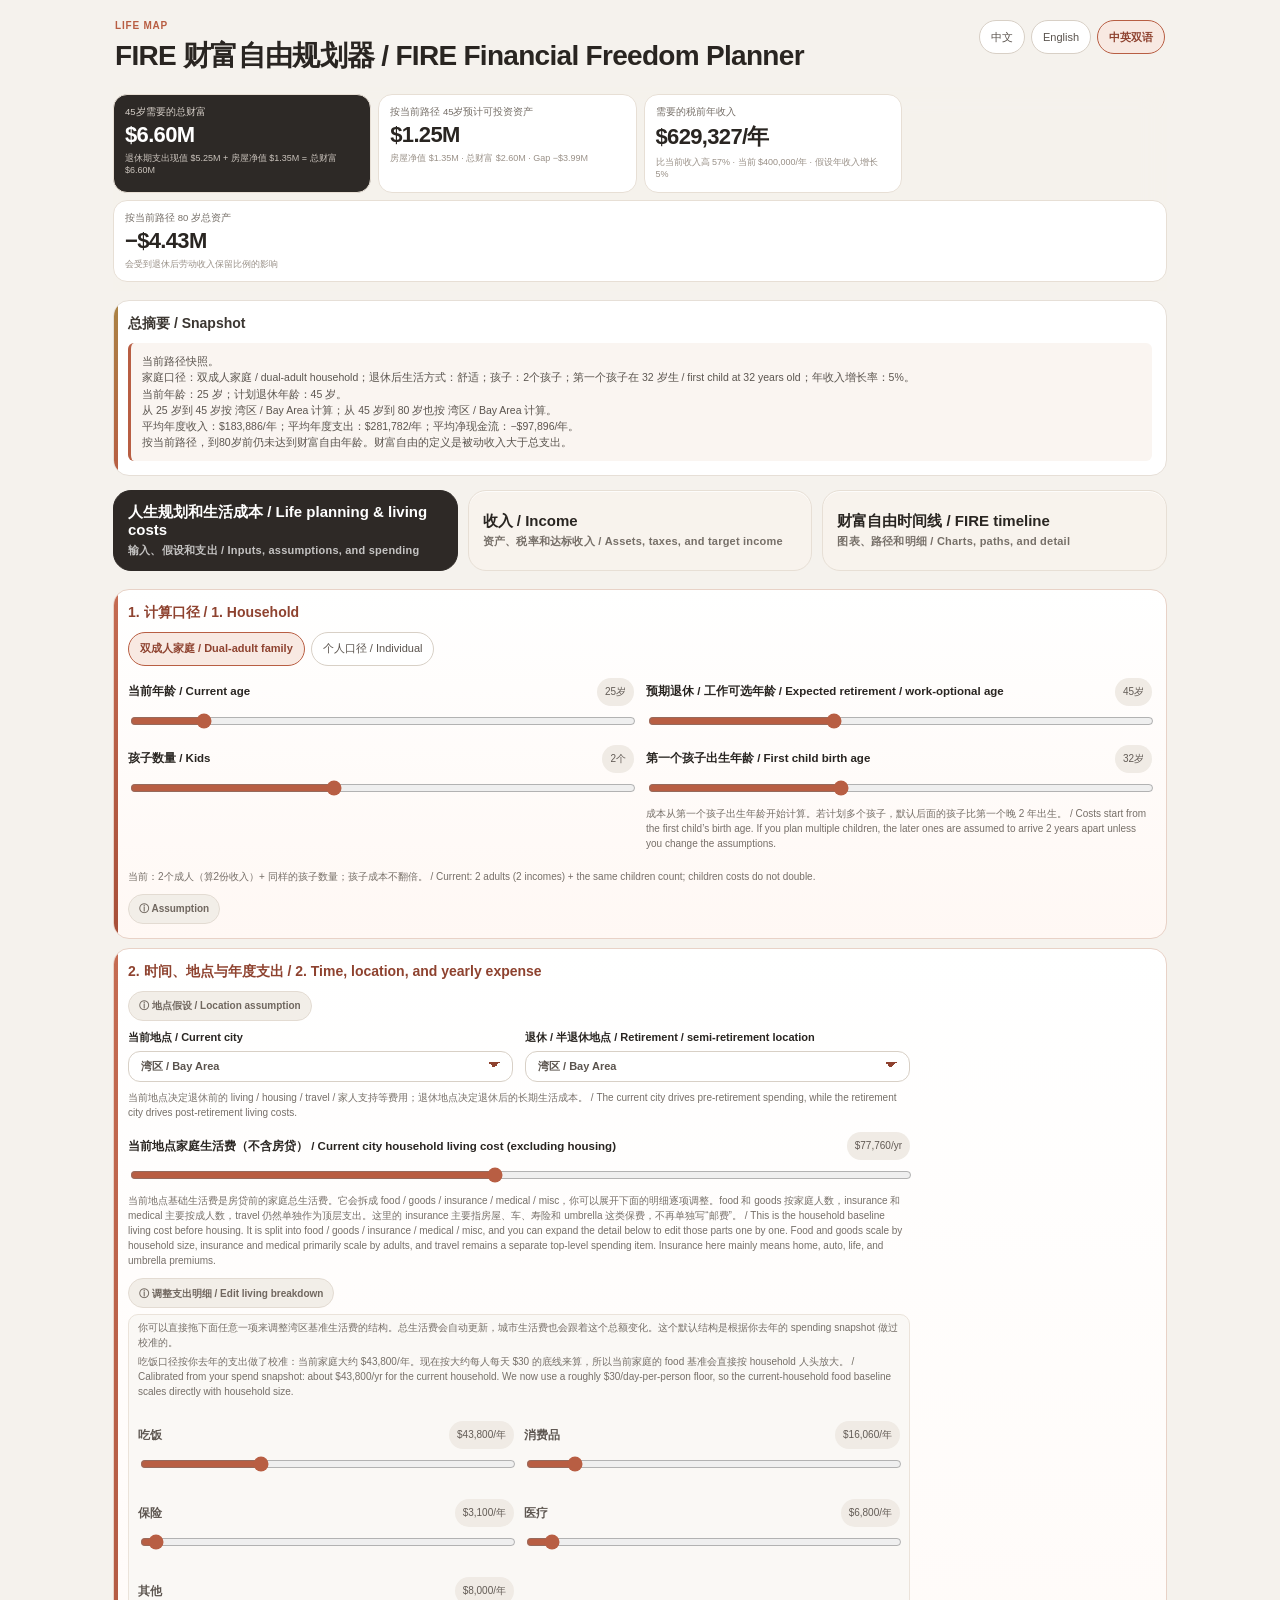
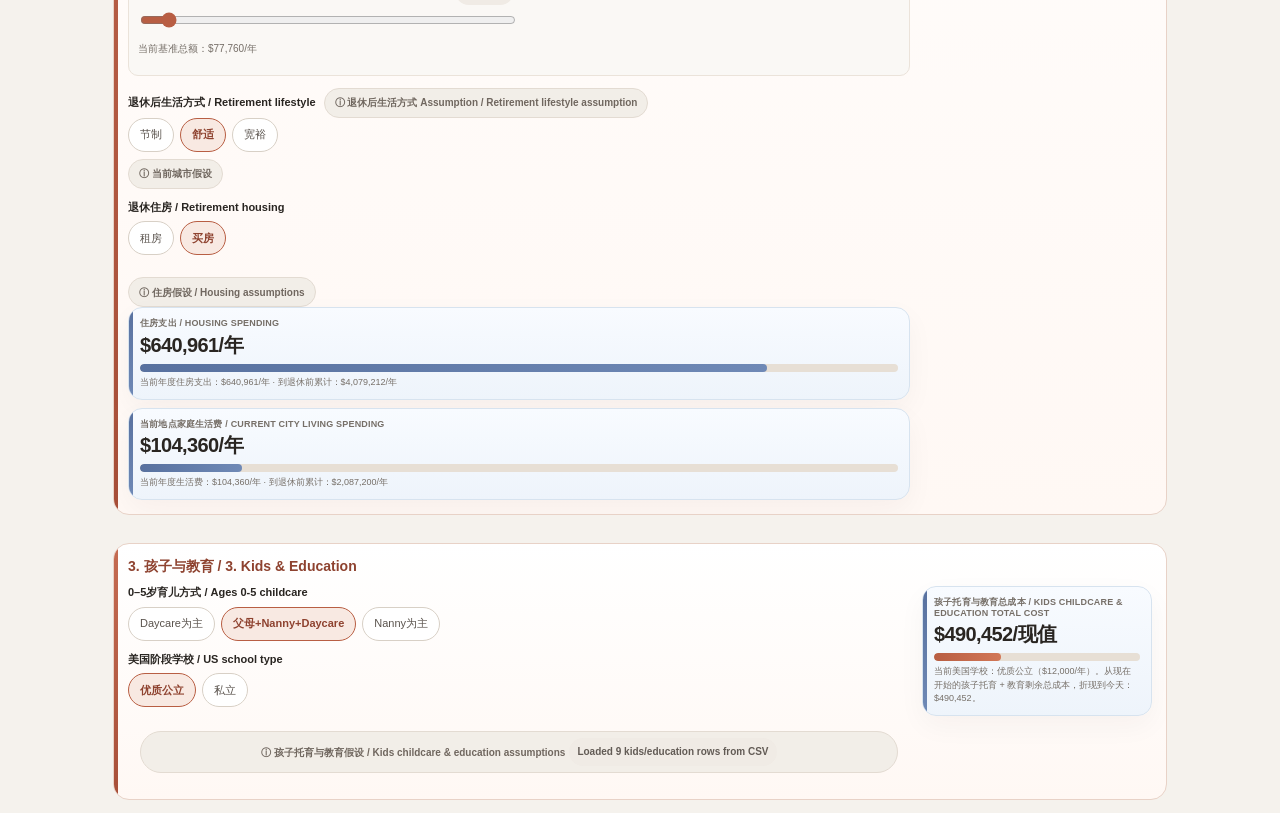
==== commit 07eddb45: "refine planner sections" ====
--- a/index.html
+++ b/index.html
@@ -35,7 +35,7 @@
 .info-body{margin-top:6px;border:1px solid #ebe3da;background:#faf8f5;border-radius:10px;padding:9px;font-size:9.5px;line-height:1.55;color:#5d5650}.info-grid{display:grid;grid-template-columns:1fr 1fr;gap:5px;margin:6px 0}.icell{background:#fff;border:1px solid #eee7df;border-radius:8px;padding:6px}.ik{font-size:8px;color:#8b827a}.iv{font-size:10.5px;font-weight:800;margin-top:2px}
 .breakdown{display:grid;grid-template-columns:1fr 1fr;gap:7px}.box{border:1px solid var(--line);border-radius:12px;padding:10px;background:#faf8f5}.box .a{font-size:9px;color:var(--muted)}.box .b{font-size:16px;font-weight:850;margin-top:4px}
 .solution{display:grid;grid-template-columns:1fr 1fr;gap:7px}.solvebox{border:1px solid var(--line);border-radius:13px;padding:11px;background:#faf8f5}.solvebox .slabel{font-size:9px;color:var(--muted)}.solvebox .snum{font-size:20px;font-weight:900;margin-top:4px}.solvebox .stext{font-size:9px;color:var(--muted);line-height:1.4;margin-top:4px}
-.section-split{display:grid;grid-template-columns:minmax(0,1fr) 230px;gap:12px;align-items:start}.section-main{min-width:0}.side-stack{display:grid;gap:8px;min-width:0}.side-summary,.side-meter{border:1px solid #e3dbd2;background:#faf8f5;border-radius:14px;padding:10px 11px}.side-summary .k,.side-meter .k{font-size:9px;color:var(--muted);font-weight:750;line-height:1.25}.side-summary .v,.side-meter .v{font-size:18px;font-weight:900;line-height:1.1;margin-top:4px;letter-spacing:-.02em}.side-summary .s,.side-meter .s{font-size:9px;color:var(--muted);line-height:1.45;margin-top:4px}.side-summary.compact .v{font-size:15px}.side-meter .bar{height:8px;margin-top:8px;border-radius:999px;background:#e7dfd5;overflow:hidden}.side-meter .fill{height:100%;width:var(--p,0%);border-radius:inherit;background:linear-gradient(90deg,var(--accent) 0%,#d27757 100%)}.side-meter.housing .fill{background:linear-gradient(90deg,#58719f 0%,#6f89b6 100%)}
+.section-split{display:grid;grid-template-columns:minmax(0,1fr) 230px;gap:12px;align-items:start}.section-main{min-width:0}.side-stack{display:grid;gap:8px;min-width:0}.side-summary,.side-meter{border:1px solid #e3dbd2;background:#faf8f5;border-radius:14px;padding:10px 11px}.side-summary .k,.side-meter .k{font-size:9px;color:var(--muted);font-weight:750;line-height:1.25}.side-summary .v,.side-meter .v{font-size:18px;font-weight:900;line-height:1.1;margin-top:4px;letter-spacing:-.02em}.side-summary .s,.side-meter .s{font-size:9px;color:var(--muted);line-height:1.45;margin-top:4px}.side-summary.compact .v{font-size:15px}.side-meter .bar{height:8px;margin-top:8px;border-radius:999px;background:#e7dfd5;overflow:hidden}.side-meter .fill{height:100%;width:var(--p,0%);border-radius:inherit;background:linear-gradient(90deg,var(--accent) 0%,#d27757 100%)}.side-meter.housing .fill{background:linear-gradient(90deg,#58719f 0%,#6f89b6 100%)}.spend-mini-detail{margin-top:8px;padding-top:8px;border-top:1px dashed #e6ddd3;display:grid;gap:5px;font-size:9px;line-height:1.45;color:var(--muted)}.spend-mini-detail .row{display:flex;justify-content:space-between;gap:8px;align-items:flex-start}.spend-mini-detail .row strong{font-size:10px;color:var(--ink);font-weight:800}.spend-mini-detail .subrows{margin-top:3px;padding-left:10px;border-left:2px solid #ece3d8;display:grid;gap:2px}.spend-mini-detail .subrows span{display:flex;justify-content:space-between;gap:8px}.output-card{position:relative;overflow:hidden;box-shadow:0 10px 28px rgba(45,38,34,.04)}.output-card::before{content:'';position:absolute;left:0;top:0;bottom:0;width:4px;border-radius:14px 0 0 14px;background:linear-gradient(180deg,var(--accent) 0%,#d27757 100%)}.output-card .k{font-size:9px;text-transform:uppercase;letter-spacing:.02em}.output-card .v{font-size:20px;letter-spacing:-.03em}.output-card .s{font-size:9px;line-height:1.45}.output-card--housing{background:linear-gradient(180deg,#f8fbff 0%,#eef4fb 100%);border-color:#d7e3ef}.output-card--housing::before{background:linear-gradient(180deg,#58719f 0%,#6f89b6 100%)}.output-card--education{background:linear-gradient(180deg,#f8fbff 0%,#eef4fb 100%);border-color:#d7e3ef}.output-card--education::before{background:linear-gradient(180deg,#58719f 0%,#6f89b6 100%)}.output-card--spend{background:linear-gradient(180deg,#fffaf8 0%,#fbf4f0 100%);border-color:#e8d2c7}.output-card--spend::before{background:linear-gradient(180deg,#c56c52 0%,#a74f38 100%)}
 .note{background:#faf5f1;border-left:3px solid var(--accent);padding:10px 11px;border-radius:6px;font-size:10.5px;color:#5b554f;line-height:1.55;margin-top:9px}
 canvas{width:100%;height:285px;background:#fff;border-radius:10px}.legend{display:flex;gap:12px;flex-wrap:wrap;font-size:10px;color:var(--muted);margin-top:8px}.dot{display:inline-block;width:8px;height:8px;border-radius:50%;margin-right:4px}
 .scroll{overflow-x:auto}table{border-collapse:collapse;width:100%;font-size:10px}th,td{padding:8px 6px;border-bottom:1px solid #f0ebe5;text-align:right;white-space:nowrap}th:first-child,td:first-child{text-align:left}th{color:#7d756d}.pos{color:var(--green)}.neg{color:var(--red)}.hidden{display:none!important}
@@ -248,10 +248,14 @@
   </div>
   <div class="desc" style="margin:8px 0 10px">当前地点决定退休前的 living / housing / travel / 家人支持等费用；退休地点决定退休后的长期生活成本。 / The current city drives pre-retirement spending, while the retirement city drives post-retirement living costs.</div>
   <div class="control">
-   <div class="head"><label id="bayBaseSpendLabel">当前地点基础生活费（不含房贷 / housing）</label><span class="pill" id="bayBaseSpendV">$30k</span></div>
+   <div class="head"><label id="bayBaseSpendLabel">当前地点家庭基础生活费（不含房贷 / housing）</label><span class="pill" id="bayBaseSpendV">$30k</span></div>
     <input id="bayBaseSpend" type="range" min="15000" max="150000" step="1000" value="30000">
-    <div class="desc" id="bayBaseSpendDesc" style="margin-top:6px">当前地点基础生活费会按家庭人数拆成 food / goods / insurance / medical / misc，food 和 goods 按人头，insurance 和 medical 主要按成人数，travel 仍然单独作为顶层支出。这里的 insurance 主要指房屋、车、寿险和 umbrella 这类保费，不再单独写“邮费”。</div>
-  </div>
+    <div class="desc" id="bayBaseSpendDesc" style="margin-top:6px">这是当前地点的家庭总生活费（不含房贷）。默认值会从你去年的 spending snapshot + 当前家庭口径校准出来；你可以直接拖总额，也可以展开下面的 detail 逐项调 food / goods / insurance / medical / misc。food 和 goods 会随家庭人数变化，insurance 和 medical 主要随成人数变化，travel 仍然单独作为顶层支出。这里的 insurance 主要指房屋、车、寿险和 umbrella 这类保费，不再单独写“邮费”。</div>
+  </div>
+  <details class="info" id="livingEditorWrap" open>
+   <summary id="livingEditorSummary">ⓘ 调整支出明细 / Adjust spending detail</summary>
+   <div class="info-body" id="livingEditorInfo"></div>
+  </details>
 
   <div class="control hidden" id="returnAgeWrap" style="margin-top:12px">
    <div class="head"><label id="retAgeLabel">全家回国年龄</label><span class="pill" id="returnAgeV"></span></div>
@@ -259,24 +263,19 @@
   </div>
   <div style="margin-top:12px">
   <div style="display:flex;align-items:center;gap:8px;flex-wrap:wrap">
-   <div class="choice-label" id="lifestyleLabel" style="margin-bottom:0">生活方式</div>
-   <details class="info" style="margin-top:0"><summary id="lifestyleAssumptionSummary">ⓘ 生活方式 Assumption</summary><div class="info-body" id="lifestyleInfo"></div></details>
+   <div class="choice-label" id="lifestyleLabel" style="margin-bottom:0">退休后生活方式</div>
+   <details class="info" style="margin-top:0"><summary id="lifestyleAssumptionSummary">ⓘ 退休后生活方式 Assumption</summary><div class="info-body" id="lifestyleInfo"></div></details>
   </div>
    <div class="seg" id="lifestyle"><button data-v="lean">节制</button><button data-v="base" class="active">舒适</button><button data-v="comfort">宽裕</button></div>
-   <div class="head" style="margin-top:8px">
-    <label id="lifestyleSpendLabel">当前房贷外支出</label>
-    <span class="pill" id="lifestyleSpendV">—</span>
-   </div>
-   <div class="desc" id="lifestyleSpendDesc" style="margin-top:6px">这是按当前设置算出来的年度房贷外支出；lifestyle 主要只会改动其中的生活费部分。</div>
   </div>
   <details class="info"><summary id="cityAssumptionSummary">ⓘ 当前城市假设</summary><div class="info-body" id="cityInfo"></div></details>
   <div class="grid" style="margin-top:12px">
    <div><div class="choice-label" id="housingLabel">退休住房</div><div class="seg" id="housing"><button data-v="rent">租房</button><button data-v="buy" class="active">买房</button></div></div>
    <div id="mortgageWrap" style="grid-column:1/-1">
-    <div class="note" style="margin-top:10px">买房模式默认：<b>如果退休地点和当前地点相同，就现在买；如果不同，就搬到退休地点那一年再买</b>。首付、房贷利率、年限和持有成本都可以在下面改。租房模式默认按退休地点的住房成本假设来估租金。</div>
     <details class="info" id="mortgageAdvancedWrap" style="margin-top:10px">
      <summary id="mortgageAdvancedSummary">ⓘ 住房假设 / Housing assumptions</summary>
      <div class="info-body" id="mortgageAdvancedInfo">
+      <div class="note" style="margin-top:0">买房模式默认 / Buy mode default：<b>如果退休地点和当前地点相同，就现在买；如果不同，就搬到退休地点那一年再买</b>。首付、房贷利率、年限和持有成本都可以在下面改。租房模式默认按退休地点的住房成本假设来估租金。<br><span style="opacity:.85">This explanation stays inside the housing assumptions detail so the top of the page can stay cleaner.</span></div>
       <div class="control" style="margin-top:10px">
        <div class="head"><label id="homePurchaseAgeLabel">购房时点</label><span class="pill" id="homePurchaseAgeV"></span></div>
        <input id="homePurchaseAge" type="range" min="18" max="70" step="1" value="45">
@@ -322,27 +321,28 @@
        </div>
       </details>
      </div>
-    </details>
-   </div>
-  </div>
-   <div class="side-stack">
-    <div class="side-meter">
-     <div class="k" id="nonHousingSpendLabel">当前房贷外支出</div>
-     <div class="v" id="nonHousingSpendV">—</div>
-     <div class="bar"><div class="fill" id="nonHousingSpendBar"></div></div>
-     <div class="s" id="nonHousingSpendS">—</div>
-    </div>
-    <div class="side-meter housing">
+   </details>
+  </div>
+ </div>
+  <div class="side-stack">
+    <div class="side-meter housing output-card output-card--housing">
      <div class="k" id="housingSpendLabel">住房支出</div>
      <div class="v" id="housingSpendV">—</div>
      <div class="bar"><div class="fill" id="housingSpendBar"></div></div>
      <div class="s" id="housingSpendS">—</div>
     </div>
-   </div>
-  </div>
- </div>
-
- <div class="card neutral-card tab-panel" data-tab="cost" style="margin-top:16px">
+    <div class="side-meter housing output-card output-card--housing">
+     <div class="k" id="livingSpendLabel">当前地点家庭生活费（不含房贷）</div>
+     <div class="v" id="livingSpendV">—</div>
+     <div class="bar"><div class="fill" id="livingSpendBar"></div></div>
+     <div class="s" id="livingSpendS">—</div>
+    </div>
+   </div>
+  </div>
+ </div>
+
+ </div>
+ <div class="card cost-card tab-panel" data-tab="cost" style="margin-top:28px; clear:both">
   <h2>3. 孩子与教育</h2>
   <div class="section-split">
    <div class="section-main">
@@ -357,9 +357,9 @@
    <div id="cnSchoolWrap"><div class="choice-label" id="cnSchoolLabel">回国后学校</div><div class="seg" id="cnSchool"><button data-v="intl" class="active">国际/双语</button><button data-v="public">中国公立</button><button data-v="stayUS">继续留美</button></div></div>
   </div>
   <details class="info sample-panel" id="kidsEduSampleCard" style="margin-top:12px">
-   <summary><span class="sample-title">ⓘ 孩子与教育假设 / Kids & education assumptions</span><span class="pill" id="kidsEduSampleStatus">Loading kids & education CSV…</span></summary>
+   <summary><span class="sample-title">ⓘ 孩子托育与教育假设 / Kids, childcare & education assumptions</span><span class="pill" id="kidsEduSampleStatus">Loading kids & education CSV…</span></summary>
    <div class="desc" style="margin-top:0">
-    这张表直接从 <code>kids_education_model.csv</code> 读取，里面放的是 0-5 岁托育、美国阶段学校、回国后学校和大学的默认规划假设。第四项的成本会优先跟着这份表走，方便你以后单独校准。
+    这张表直接从 <code>kids_education_model.csv</code> 读取，里面放的是 0-5 岁托育、美国阶段学校、回国后学校和大学的默认规划假设。这里算的是孩子托育 + 学校 + 大学的总成本，方便你以后单独校准。
    </div>
    <div class="scroll">
     <table>
@@ -379,26 +379,20 @@
     </table>
    </div>
    <div class="desc" id="kidsCostTooltipBody" style="margin-top:14px">
-    孩子与教育的支出是按“每年”计入的，不是一次性总额。0–5 岁托育会按年龄段逐年应用对应年度费用；6–17 岁学校费用也是按每年计算；18–21 岁大学按每年假设计算。模型会把这些年度费用乘上孩子实际停留在该年龄段的年数，再一起纳入总支出和财富路径。
+    孩子托育与教育的支出是按“每年”计入的，不是一次性总额。0–5 岁托育会按年龄段逐年应用对应年度费用；6–17 岁学校费用也是按每年计算；18–21 岁大学按每年假设计算。模型会把这些年度费用乘上孩子实际停留在该年龄段的年数，再一起纳入总支出和财富路径。右侧的总成本卡片会随着托育或学校类型变化而更新。
    </div>
   </details>
    </div>
    <div class="side-stack">
-    <div class="side-summary">
-     <div class="k" id="kidsEduSummaryLabel">孩子教育总成本</div>
+    <div class="side-meter output-card output-card--education">
+     <div class="k" id="kidsEduSummaryLabel">孩子托育与教育总成本</div>
      <div class="v" id="kidsEduSummaryV">—</div>
+     <div class="bar"><div class="fill" id="kidsEduSummaryBar"></div></div>
      <div class="s" id="kidsEduSummaryS">—</div>
     </div>
-    <div class="side-summary compact">
-     <div class="k" id="kidsEduAnnualLabel">当前年度教育支出</div>
-     <div class="v" id="kidsEduAnnualV">—</div>
-     <div class="s" id="kidsEduAnnualS">—</div>
-    </div>
-   </div>
-  </div>
- </div>
- </div>
-
+   </div>
+  </div>
+  </div>
  <div class="card wealth-card income-card tab-panel" data-tab="income">
   <h2>4. 当前资产与收入</h2>
   <div class="control"><div class="head"><label id="assetsLabel">你当前可投资资产</label><span class="pill" id="assetsV"></span></div><input id="assets" type="range" min="0" max="10000000" step="1000" value="0"></div>
@@ -440,10 +434,6 @@
     无州个人所得税州（TX / WA / FL）按州所得税 0 处理。未计入 401(k)、HSA、itemized deductions、AMT、NIIT、capital gains、RSU timing 等个性化项目。
    </div></details>
   </div>
-  <details class="info" id="livingEditorWrap">
-   <summary id="livingEditorSummary">ⓘ 调整支出明细 / Adjust spending detail</summary>
-   <div class="info-body" id="livingEditorInfo"></div>
-  </details>
   <details class="info" id="spendDetailWrap">
    <summary id="spendDetailSummary">ⓘ 支出的 detail / Spending detail</summary>
    <div class="info-body" id="spendDetailInfo"></div>
@@ -460,9 +450,8 @@
   <details class="info"><summary id="formulaSummary">ⓘ 主要公式 / Main formulas</summary><div class="info-body" id="formulaInfo"></div></details>
  </div>
 
- <div class="card wealth-card income-card tab-panel" data-tab="outcome">
+<div class="card wealth-card income-card tab-panel" data-tab="outcome">
   <h2 id="retireOnTimeTitle">5. 财富自由时间线 / FIRE timeline</h2>
-  <div class="note" id="retireOnTimeNote">如果选择“买房”，上面的总财富目标包含房产预算；如果选择“租房”，房产预算为 $0，但租金会持续进入退休后的年度支出，所以会提高所需可投资资产。</div>
   <div class="solution" style="margin-top:9px">
    <div class="solvebox"><div class="slabel" id="requiredIncomeLabel">所需家庭税前年收入</div><div class="snum" id="requiredIncome">—</div><div class="stext" id="incomeDelta">—</div><div class="stext" id="incomeDeltaPct"></div></div>
    <div class="solvebox"><div class="slabel" id="spendCutLabel">或者每年少花</div><div class="snum" id="spendCut">—</div><div class="stext" id="spendCutDesc">如果收入不变，从现在到退休平均需要减少的年度支出。</div></div>
@@ -516,7 +505,7 @@
  </div>
 
  <div class="card faq neutral-card outcome-card tab-panel" data-tab="outcome">
-  <h2>FAQ</h2>
+  <h2>8. FAQ</h2>
 
   <details>
    <summary>为什么双成人家庭的支出不是个人口径的两倍？</summary>
@@ -633,2404 +622,6 @@
   </details>
  </div>
 
-<script>
-(function(){
-const S={scope:'family',kids:2,childBirthAge:32,childBirthAgeManual:true,childcare:'mixed',usSchool:'public',cnSchool:'intl',currentCity:'bay',city:'bay',housing:'buy',homePurchaseAge:45,homePurchaseAgeManual:false,homePriceManual:false,lifestyle:'base',chartMode:'detail',projectionMode:'current',relocationPath:'stayUS',taxState:'CA',taxMode:'auto',lang:'bilingual',tab:'cost',incomeGrowth:0.05,autoFood:true,livingPartsAuto:true,livingParts:{food:0,goods:0,insurance:0,medical:0,misc:0}};
- let currentPathFireAge=null;
- let currentPathFireIndex=-1;
- const CITY={
-  bay:{nameZh:'湾区',nameEn:'Bay Area',country:'US',livingFactor:1.00,rent3:6500*12,rent4:8000*12,buy3:1900000,buy4:2300000,secondAdult:22000,health1:12000,health2:8500,travel:18000,srcZh:'舒适型家庭住房：单成人+孩子按3BR，双成人+孩子按4BR。',srcEn:'Comfortable family baseline: 3BR for one adult plus kids, 4BR for two adults plus kids.'},
-  nyc:{nameZh:'纽约',nameEn:'New York',country:'US',livingFactor:1.14,rent3:7500*12,rent4:9000*12,buy3:1700000,buy4:2100000,secondAdult:24000,health1:13500,health2:9000,travel:18000,srcZh:'纽约按 Manhattan/近核心区家庭型住房的高成本假设。',srcEn:'New York assumes a high-cost Manhattan / near-core family baseline.'},
-  seattle:{nameZh:'西雅图',nameEn:'Seattle',country:'US',livingFactor:0.95,rent3:4600*12,rent4:5600*12,buy3:1250000,buy4:1550000,secondAdult:20000,health1:11000,health2:8000,travel:17000,srcZh:'西雅图按高薪科技城市但住房仍偏贵的规划假设。',srcEn:'Seattle assumes a high-income tech city with still-elevated housing costs.'},
-  losangeles:{nameZh:'洛杉矶',nameEn:'Los Angeles',country:'US',livingFactor:1.02,rent3:4200*12,rent4:5200*12,buy3:1150000,buy4:1450000,secondAdult:20500,health1:11200,health2:8000,travel:17000,srcZh:'洛杉矶按大都会区改善型家庭成本估算。',srcEn:'Los Angeles assumes a metro-area family planning baseline.'},
-  dallas:{nameZh:'达拉斯',nameEn:'Dallas',country:'US',livingFactor:0.82,rent3:3200*12,rent4:4000*12,buy3:850000,buy4:1050000,secondAdult:18000,health1:10000,health2:7500,travel:16000,srcZh:'达拉斯按较低住房成本、较强车依赖的家庭假设。',srcEn:'Dallas assumes lower housing costs and more car-dependent family spending.'},
-  shanghai:{nameZh:'上海',nameEn:'Shanghai',country:'CN',livingFactor:0.68,rent3:2100*12,rent4:2800*12,buy3:1500000,buy4:2000000,secondAdult:16000,health1:9000,health2:6500,travel:18000,srcZh:'上海改善型家庭长租：3居与4居分开，不再把双成人总支出翻倍。',srcEn:'Shanghai uses a family-friendly rental baseline and does not double total spending for two adults.'},
-  hangzhou:{nameZh:'杭州',nameEn:'Hangzhou',country:'CN',livingFactor:0.56,rent3:1400*12,rent4:1800*12,buy3:950000,buy4:1250000,secondAdult:14000,health1:8000,health2:5500,travel:17000,srcZh:'杭州舒适型改善住房：3居约$1.4k/月，4居约$1.8k/月；成人2增加的是边际成本。',srcEn:'Hangzhou uses comfortable-upgrade housing assumptions with incremental second-adult costs.'},
-  suzhou:{nameZh:'苏州',nameEn:'Suzhou',country:'CN',livingFactor:0.52,rent3:1050*12,rent4:1350*12,buy3:700000,buy4:900000,secondAdult:13000,health1:8000,health2:5500,travel:16000,srcZh:'苏州相对杭州住房和日常生活成本略低。',srcEn:'Suzhou is modeled slightly below Hangzhou for housing and everyday expenses.'},
-  chengdu:{nameZh:'成都',nameEn:'Chengdu',country:'CN',livingFactor:0.50,rent3:950*12,rent4:1250*12,buy3:620000,buy4:800000,secondAdult:13000,health1:8000,health2:5500,travel:17000,srcZh:'成都改善型3–4居室假设；金融城/高新区会更高。',srcEn:'Chengdu uses a 3-4BR improvement baseline; Finance City / Hi-tech zones can be higher.'},
-  kunming:{nameZh:'昆明',nameEn:'Kunming',country:'CN',livingFactor:0.44,rent3:750*12,rent4:1000*12,buy3:450000,buy4:580000,secondAdult:12000,health1:7500,health2:5000,travel:16000,srcZh:'昆明生活成本较低，住房按改善型3–4居室。',srcEn:'Kunming has lower living costs and a comfortable 3-4BR housing baseline.'},
-  dali:{nameZh:'大理',nameEn:'Dali',country:'CN',livingFactor:0.47,rent3:850*12,rent4:1150*12,buy3:520000,buy4:680000,secondAdult:12000,health1:8000,health2:5500,travel:18000,srcZh:'大理旅游属性强，长期租金波动更大。',srcEn:'Dali has stronger tourism effects and more volatile long-term rent.'},
-  haikou:{nameZh:'海口',nameEn:'Haikou',country:'CN',livingFactor:0.46,rent3:850*12,rent4:1150*12,buy3:520000,buy4:680000,secondAdult:12000,health1:8000,health2:5500,travel:17000,srcZh:'海口按改善型家庭长租；新片区差异较大。',srcEn:'Haikou uses an improved-family rental baseline with area-level variation.'},
-  taiyuan:{nameZh:'太原',nameEn:'Taiyuan',country:'CN',livingFactor:0.40,rent3:700*12,rent4:950*12,buy3:380000,buy4:500000,secondAdult:11000,health1:7000,health2:5000,travel:15000,srcZh:'太原按改善型3–4居室，不使用豪宅挂牌作为默认。',srcEn:'Taiyuan uses a comfortable 3-4BR baseline and avoids luxury-listing defaults.'}
- };
- const LIFE={lean:.82,base:1,comfort:1.28};
- let CC={daycare:{y0:45000,y15:22000},mixed:{y0:60000,y15:30000},nanny:{y0:80000,y15:50000}};
- let SCHOOL={usPublic:12000,usPrivate:35000,cnIntl:32500,cnPublic:8000,stayUS:0,college:20000};
- const LANG={
-  zh:{
-   hero:'FIRE 财富自由规划器',section1:'1. 计算口径',section2:'2. 时间、地点与年度支出',section3:'3. 孩子与教育',section4:'4. 当前资产与收入（0-10M scale）',section5:'5. 财富自由时间线',section6:'6. 年度收入、支出、总资产（至80岁）',section7:'7. 年度明细（至80岁）',section8:'8. 达标路径：按财富自由所需税前年收入',faq:'FAQ',overview:'总览',detail:'细分',buyNow:'买房模式默认：<b>如果退休地点和当前地点相同，就现在买；如果不同，就搬到退休地点那一年再买</b>。首付从当前可投资资产中扣除，之后逐年支付房贷并累积房屋净值。',scopeIndividual:'当前：1个成人（只算1份收入）+ 你选择的孩子数量。',scopeFamily:'当前：2个成人（算2份收入）+ 同样的孩子数量；孩子成本不翻倍。',returnChina:'当前选择“回国”：模型在 {age} 岁开始切换到你选择的中国退休/半退休城市生活成本。',stayUS:'当前选择“留在美国”：模型不会使用回国年龄，也不会切换到中国城市成本；退休生活继续按美国住房和生活成本计算。',cityRule:'住房计算规则：卧室数 = 成人数 + 孩子数。1–2居价格目前按同城3居基准做规划型比例估算；3–4居使用城市设定值。',cityBuy:'当前选择买房。模型会根据“当前地点 vs 退休地点”决定购买时点：如果两者相同，就现在买；如果不同，就在搬到退休地点那一年开始买房。首付按 {down}% 计算，剩余部分按 {yrs} 年、{rate}% 房贷逐年偿还。退休目标只计当时房屋净值 + 剩余房贷现值，不会再次加入整套房价。',cityRent:'当前选择租房。房产预算为 $0；模型按 {beds} 居长期租金 {rent}/月计入退休后的长期年度支出。',taxMode:'自动估算',manualTax:'手动有效税率',overviewLegend:'劳动收入 / 被动收入 / 年度支出 / 总财富（右轴）',detailLegend1:'0线上方 = 收入：劳动收入（本人 / 伴侣） + 被动收入（资产提取 / 投资收益）',detailLegend2:'Below zero = spending: housing / living / travel / parents / family support / kids',cityLabel:'当前城市 assumption',allYear:'7. 年度明细（至80岁）',retPath:'长期居住路径',retAge:'回国 / 退休切换年龄',currentAge:'当前年龄',fiAge:'预期退休 / 工作可选年龄',postRetire:'退休后劳动收入保留比例',withdraw:'退休后资产提取率',kids:'孩子数量',childcare:'0–5岁育儿方式',usSchool:'美国阶段学校',cnSchool:'回国后学校',retHousing:'退休住房',lifestyle:'生活方式',assets:'你当前可投资资产',income:'你当前税前年收入',partnerIncome:'第二位成人税前年收入（0-1.5M）',state:'报税所在州',taxCalc:'税率计算方式',taxHint:'如果你大概知道自己的 effective tax rate，可以直接覆盖自动估算。',taxRate:'估算有效税率',retReturn:'长期实际投资回报',lifestyleAssumption:'<b>生活方式是一个乘数</b>：节制 = 0.82×，舒适 = 1.00×，宽裕 = 1.28×。它目前只乘在“生活费”上（医疗已并入生活费），不会自动放大房贷、旅行、父母或孩子支出。右侧会显示按当前设置算出来的“房贷外支出”。',bayBaseSpend:'湾区基础生活费（不含房贷）',bayBaseSpendDesc:'Bay Area baseline living cost is multiplied by the city factor for each location; this baseline is then split into food / goods / insurance / medical / misc, and medical is no longer double-counted at the top level.',required:'如果想按时退休',requiredDesc:'If you choose buy, the target includes a housing budget; if you choose rent, housing budget is $0 but rent continues into retirement spending, which increases required investable assets.',wealthSectionTitle:'资产 vs 负债',wealthNote:'This chart focuses on asset structure, not cash flow: investable assets, home equity, mortgage balance, and total wealth.'},
-  en:{
-   hero:'FIRE Financial Freedom Planner',section1:'1. Household',section2:'2. Time, location, and yearly expense',section3:'3. Kids & Education',section4:'4. Current Assets & Income (0-3M scale)',section5:'5. FIRE timeline',section6:'6. Current path: annual income, spending, and total assets (to age 80)',section7:'7. Annual detail (to age 80)',section8:'8. Target path: required gross income for FIRE',faq:'FAQ',overview:'Overview',detail:'Detail',buyNow:'Buy mode defaults to <b>buying now</b>. The down payment is deducted from current investable assets, then mortgage principal and interest are paid over time while home equity accumulates.',scopeIndividual:'Current: 1 adult (1 income) + selected children count.',scopeFamily:'Current: 2 adults (2 incomes) + the same children count; children costs do not double.',returnChina:'Current setting "Return to China": the model switches to the selected China retirement / semi-retirement city cost at age {age}.',stayUS:'Current setting "Stay in the US": the model does not use the return age or switch to China city costs; retirement continues on US housing and living costs.',cityRule:'Housing rule: bedrooms = adults + children. 1-2BR prices are proportional estimates based on the local 3BR baseline; 3-4BR use city-specific assumptions.',cityBuy:'Buying mode assumes you purchase now with a {down}% down payment for a {beds}-bedroom home priced at {home}. The down payment is deducted immediately, and the mortgage is amortized over {yrs} years at {rate}% APR. The retirement target only counts home equity plus remaining mortgage PV, not the full house price again.',cityRent:'Rent mode sets home budget to $0; the model uses the long-term rent for a {beds}-bedroom home, {rent}/month, in retirement spending.',taxMode:'Auto estimate',manualTax:'Manual effective tax rate',overviewLegend:'Labor income / passive income / annual spending / total wealth (right axis)',detailLegend1:'Above zero = income: labor income (self / partner) + passive income (withdrawals / investment returns)',detailLegend2:'Below zero = spending: housing / living / travel / parents / family support / kids',cityLabel:'Current city assumption',allYear:'7. Annual detail (to age 80)',retPath:'Long-term location',retAge:'Return / retirement switch age',currentAge:'Current age',fiAge:'Expected retirement / work-optional age',postRetire:'Post-retirement labor income kept',withdraw:'Post-retirement withdrawal rate',kids:'Kids',childcare:'Ages 0-5 childcare',usSchool:'US school type',cnSchool:'School type in China',retHousing:'Retirement housing',lifestyle:'Lifestyle',assets:'Current investable assets',income:'Current gross income',partnerIncome:'Second adult gross income (0-1.5M scale)',state:'Tax filing state',taxCalc:'Tax calculation mode',taxHint:'If you already know your effective tax rate, you can override the auto estimate.',taxRate:'Estimated effective tax rate',retReturn:'Long-term real return',lifestyleAssumption:'<b>Lifestyle is a multiplier</b>: Lean = 0.82x, Base = 1.00x, Comfort = 1.28x. It currently multiplies living spending only (medical is embedded inside living), and does not automatically scale housing, travel, parents, or kids costs. The pill on the right shows the current non-housing annual spending.',bayBaseSpend:'Bay Area baseline living cost (excluding housing)',bayBaseSpendDesc:'Bay Area baseline living cost is multiplied by the city factor for each location; this baseline is then split into food / goods / insurance / medical / misc, and medical is no longer double-counted at the top level.',required:'If you choose buy, the target includes a housing budget; if you choose rent, housing budget is $0 but rent continues into retirement spending, which increases required investable assets.',wealthSectionTitle:'Asset vs liability',wealthNote:'This chart focuses on asset structure, not cash flow: investable assets, home equity, mortgage balance, and total wealth.'}
- };
- LANG.bilingual = Object.fromEntries(Object.keys({...LANG.zh, ...LANG.en}).map(k=>{
-  const zh = LANG.zh[k] ?? '';
-  const en = LANG.en[k] ?? '';
-  if(!zh) return [k,en];
-  if(!en || zh===en) return [k,zh];
-  return [k,`${zh} / ${en}`];
- }));
- const $=id=>document.getElementById(id),$$=sel=>document.querySelectorAll(sel),n=id=>Number($(id).value)||0;
- const money=x=>(x<0?'−':'')+'$'+Math.round(Math.abs(x)).toLocaleString('en-US'),compact=x=>(x<0?'−':'')+'$'+(Math.abs(x)/1e6).toFixed(2)+'M';
- const CITY_ORDER=['bay','nyc','seattle','losangeles','dallas','shanghai','hangzhou','suzhou','chengdu','kunming','dali','haikou','taiyuan'];
-const FOOD_SAMPLE_URL='city_food_spend_model.csv';
-const HOUSING_SAMPLE_URL='city_housing_model.csv';
-const KIDS_EDU_SAMPLE_URL='kids_education_model.csv';
-let FOOD_SAMPLE_ROWS=[];
-let FOOD_SAMPLE_BY_KEY={};
-let FOOD_SAMPLE_STATUS='Loading sample CSV…';
-let HOUSING_SAMPLE_ROWS=[];
-let HOUSING_SAMPLE_BY_KEY={};
-let HOUSING_SAMPLE_STATUS='Loading housing CSV…';
-let KIDS_EDU_SAMPLE_ROWS=[];
-let KIDS_EDU_SAMPLE_BY_KEY={};
-let KIDS_EDU_SAMPLE_STATUS='Loading kids & education CSV…';
- function parseCSV(text){
-  const rows=[];
-  let row=[];
-  let cell='';
-  let inQuotes=false;
-  const pushCell=()=>{row.push(cell);cell='';};
-  const pushRow=()=>{if(row.length) rows.push(row);row=[];};
-  const normalized=String(text||'').replace(/^\uFEFF/,'');
-  for(let i=0;i<normalized.length;i++){
-    const ch=normalized[i];
-    const next=normalized[i+1];
-    if(inQuotes){
-      if(ch==='"'&&next==='"'){cell+='"';i++;continue;}
-      if(ch==='"'){inQuotes=false;continue;}
-      cell+=ch;
-      continue;
-    }
-    if(ch==='"'){inQuotes=true;continue;}
-    if(ch===','){pushCell();continue;}
-    if(ch==='\n'){pushCell();pushRow();continue;}
-    if(ch==='\r') continue;
-    cell+=ch;
-  }
-  if(cell.length||row.length){pushCell();pushRow();}
-  return rows;
- }
-function normalizeFoodCityKey(value){
-  const text=String(value||'').toLowerCase();
-  if(text.includes('bay area') || text.includes('san francisco bay')) return 'bay';
-  if(text.includes('san francisco')) return 'bay';
-  if(text.includes('new york')) return 'nyc';
-  if(text.includes('shanghai')) return 'shanghai';
-  if(text.includes('chengdu')) return 'chengdu';
-  return '';
- }
- function numOrBlank(value){
-  const n=Number(String(value).replace(/[$,]/g,''));
-  return Number.isFinite(n) ? n : '';
- }
-function moneyMaybe(value){
-  return value==='' ? '—' : '$' + Math.round(Number(value)).toLocaleString('en-US');
-}
-function moneyOrDash(value){
-  return value==='' || value==null ? '—' : money(value);
-}
-function sourceLink(url){
-  if(!url) return '—';
-  return `<a href="${url}" target="_blank" rel="noopener">source</a>`;
-}
- async function loadFoodSampleCSV(){
-  try{
-    const res=await fetch(FOOD_SAMPLE_URL,{cache:'no-store'});
-    if(!res.ok) throw new Error(`HTTP ${res.status}`);
-    const text=await res.text();
-    const rows=parseCSV(text);
-    const header=rows.shift()||[];
-    FOOD_SAMPLE_ROWS=rows.map(cols=>{
-      const obj={};
-      header.forEach((h,i)=>{obj[h]=cols[i]??'';});
-    const row={
-        ...obj,
-        cityZh:String(obj.city_zh||obj.city||'').trim(),
-        cityEn:String(obj.city_en||'').trim(),
-        city:String(obj.city||obj.city_zh||'').trim(),
-        key:String(obj.city_key||'').trim() || normalizeFoodCityKey(obj.city||obj.city_zh),
-        food_per_person_usd:numOrBlank(obj.food_per_person_usd),
-        food_per_person_monthly_usd:numOrBlank(obj.food_per_person_monthly_usd),
-        food_factor_vs_bay:numOrBlank(obj.food_factor_vs_bay),
-        source_notes:String(obj.source_notes||'').trim()
-      };
-      return row;
-    }).filter(row=>row.cityZh || row.city || row.cityEn);
-    FOOD_SAMPLE_BY_KEY=FOOD_SAMPLE_ROWS.reduce((acc,row)=>{
-      if(row.key) acc[row.key]=row;
-      return acc;
-    },{});
-    FOOD_SAMPLE_STATUS=`Loaded ${FOOD_SAMPLE_ROWS.length} sample rows from CSV`;
-  }catch(err){
-    FOOD_SAMPLE_ROWS=[];
-    FOOD_SAMPLE_BY_KEY={};
-    FOOD_SAMPLE_STATUS='CSV load failed';
-  }
-  const statusEl=$('foodSampleStatus');
-  if(statusEl) statusEl.textContent=FOOD_SAMPLE_STATUS;
-  const rowsEl=$('foodSampleRows');
-  if(rowsEl){
-    rowsEl.innerHTML=FOOD_SAMPLE_ROWS.length
-      ? FOOD_SAMPLE_ROWS.map(row=>`<tr>
-          <td>${row.cityZh || row.city || '—'}</td>
-          <td>${row.cityEn || row.cityZh || row.city || '—'}</td>
-          <td>${moneyMaybe(row.food_per_person_usd)}</td>
-          <td>${moneyMaybe(row.food_per_person_monthly_usd)}</td>
-          <td>${row.food_factor_vs_bay===''?'—':Number(row.food_factor_vs_bay).toFixed(2)}x</td>
-          <td>${sourceLink(row.source_url)}</td>
-        </tr>`).join('')
-      : `<tr><td colspan="6">${FOOD_SAMPLE_STATUS}</td></tr>`;
-  }
- }
- async function loadHousingSampleCSV(){
-  try{
-    const res=await fetch(HOUSING_SAMPLE_URL,{cache:'no-store'});
-    if(!res.ok) throw new Error(`HTTP ${res.status}`);
-    const text=await res.text();
-    const rows=parseCSV(text);
-    const header=rows.shift()||[];
-    HOUSING_SAMPLE_ROWS=rows.map(cols=>{
-      const obj={};
-      header.forEach((h,i)=>{obj[h]=cols[i]??'';});
-      return {
-        ...obj,
-        cityZh:String(obj.city_zh||obj.city||'').trim(),
-        cityEn:String(obj.city_en||'').trim(),
-        city:String(obj.city||obj.city_zh||'').trim(),
-        city_key:String(obj.city_key||'').trim(),
-        rent_3br_monthly_usd:numOrBlank(obj.rent_3br_monthly_usd),
-        rent_3br_annual_usd:numOrBlank(obj.rent_3br_annual_usd),
-        rent_4br_monthly_usd:numOrBlank(obj.rent_4br_monthly_usd),
-        rent_4br_annual_usd:numOrBlank(obj.rent_4br_annual_usd),
-        buy_3br_usd:numOrBlank(obj.buy_3br_usd),
-        buy_4br_usd:numOrBlank(obj.buy_4br_usd),
-        living_factor:numOrBlank(obj.living_factor),
-        source_note:String(obj.source_note||'').trim()
-      };
-    }).filter(row=>row.city_key);
-    HOUSING_SAMPLE_BY_KEY=HOUSING_SAMPLE_ROWS.reduce((acc,row)=>{
-      acc[row.city_key]=row;
-      return acc;
-    },{});
-    HOUSING_SAMPLE_STATUS=`Loaded ${HOUSING_SAMPLE_ROWS.length} housing rows from CSV`;
-  }catch(err){
-    HOUSING_SAMPLE_ROWS=[];
-    HOUSING_SAMPLE_BY_KEY={};
-    HOUSING_SAMPLE_STATUS='Housing CSV load failed';
-  }
-  const statusEl=$('housingSampleStatus');
-  if(statusEl) statusEl.textContent=HOUSING_SAMPLE_STATUS;
-  const rowsEl=$('housingSampleRows');
-  if(rowsEl){
-    rowsEl.innerHTML=HOUSING_SAMPLE_ROWS.length
-      ? HOUSING_SAMPLE_ROWS.map(row=>`<tr>
-          <td>${row.cityZh || row.city || '—'}</td>
-          <td>${row.cityEn || row.cityZh || row.city || '—'}</td>
-          <td>${moneyMaybe(row.rent_3br_monthly_usd)}</td>
-          <td>${moneyMaybe(row.rent_3br_annual_usd)}</td>
-          <td>${moneyMaybe(row.rent_4br_monthly_usd)}</td>
-          <td>${moneyMaybe(row.rent_4br_annual_usd)}</td>
-          <td>${moneyMaybe(row.buy_3br_usd)}</td>
-          <td>${moneyMaybe(row.buy_4br_usd)}</td>
-          <td>${row.living_factor===''?'—':Number(row.living_factor).toFixed(2)}x</td>
-          <td>${row.source_note || '—'}</td>
-        </tr>`).join('')
-      : `<tr><td colspan="10">${HOUSING_SAMPLE_STATUS}</td></tr>`;
-  }
- }
- async function loadKidsEduSampleCSV(){
-  try{
-    const res=await fetch(KIDS_EDU_SAMPLE_URL,{cache:'no-store'});
-    if(!res.ok) throw new Error(`HTTP ${res.status}`);
-    const text=await res.text();
-    const rows=parseCSV(text);
-    const header=rows.shift()||[];
-    KIDS_EDU_SAMPLE_ROWS=rows.map(cols=>{
-      const obj={};
-      header.forEach((h,i)=>{obj[h]=cols[i]??'';});
-      return {
-        ...obj,
-        key:String(obj.key||'').trim(),
-        category:String(obj.category||'').trim(),
-        labelZh:String(obj.label_zh||'').trim(),
-        labelEn:String(obj.label_en||'').trim(),
-        annualCost:numOrBlank(obj.annual_cost_usd),
-        annualCostY0:numOrBlank(obj.annual_cost_y0_usd),
-        annualCostY15:numOrBlank(obj.annual_cost_y15_usd),
-        appliesTo:String(obj.applies_to||'').trim(),
-        notes:String(obj.notes||'').trim()
-      };
-    }).filter(row=>row.key);
-    KIDS_EDU_SAMPLE_BY_KEY=KIDS_EDU_SAMPLE_ROWS.reduce((acc,row)=>{
-      acc[row.key]=row;
-      return acc;
-    },{});
-    const cc = {
-      daycare:{y0:KIDS_EDU_SAMPLE_BY_KEY.daycare?.annualCostY0 || CC.daycare.y0, y15:KIDS_EDU_SAMPLE_BY_KEY.daycare?.annualCostY15 || CC.daycare.y15},
-      mixed:{y0:KIDS_EDU_SAMPLE_BY_KEY.mixed?.annualCostY0 || CC.mixed.y0, y15:KIDS_EDU_SAMPLE_BY_KEY.mixed?.annualCostY15 || CC.mixed.y15},
-      nanny:{y0:KIDS_EDU_SAMPLE_BY_KEY.nanny?.annualCostY0 || CC.nanny.y0, y15:KIDS_EDU_SAMPLE_BY_KEY.nanny?.annualCostY15 || CC.nanny.y15}
-    };
-    const school = {
-      usPublic:KIDS_EDU_SAMPLE_BY_KEY.usPublic?.annualCost || SCHOOL.usPublic,
-      usPrivate:KIDS_EDU_SAMPLE_BY_KEY.usPrivate?.annualCost || SCHOOL.usPrivate,
-      cnIntl:KIDS_EDU_SAMPLE_BY_KEY.cnIntl?.annualCost || SCHOOL.cnIntl,
-      cnPublic:KIDS_EDU_SAMPLE_BY_KEY.cnPublic?.annualCost || SCHOOL.cnPublic,
-      stayUS:KIDS_EDU_SAMPLE_BY_KEY.stayUS?.annualCost || SCHOOL.stayUS || 0,
-      college:KIDS_EDU_SAMPLE_BY_KEY.college?.annualCost || SCHOOL.college
-    };
-    CC=cc;
-    SCHOOL=school;
-    KIDS_EDU_SAMPLE_STATUS=`Loaded ${KIDS_EDU_SAMPLE_ROWS.length} kids/education rows from CSV`;
-  }catch(err){
-    KIDS_EDU_SAMPLE_ROWS=[];
-    KIDS_EDU_SAMPLE_BY_KEY={};
-    KIDS_EDU_SAMPLE_STATUS='Kids & education CSV load failed';
-  }
-  const statusEl=$('kidsEduSampleStatus');
-  if(statusEl) statusEl.textContent=KIDS_EDU_SAMPLE_STATUS;
-  const rowsEl=$('kidsEduSampleRows');
-  if(rowsEl){
-    rowsEl.innerHTML=KIDS_EDU_SAMPLE_ROWS.length
-      ? KIDS_EDU_SAMPLE_ROWS.map(row=>{
-          const cost=row.category==='childcare'
-            ? `${moneyMaybe(row.annualCostY0)} / ${moneyMaybe(row.annualCostY15)}`
-            : moneyMaybe(row.annualCost);
-          return `<tr>
-            <td>${row.category || '—'}</td>
-            <td>${row.labelZh || '—'}</td>
-            <td>${row.labelEn || '—'}</td>
-            <td>${cost}</td>
-            <td>${row.appliesTo || '—'}</td>
-            <td>${row.notes || '—'}</td>
-          </tr>`;
-        }).join('')
-      : `<tr><td colspan="6">${KIDS_EDU_SAMPLE_STATUS}</td></tr>`;
-  }
- }
- function L(key,vars={}){
-   const mode=LANG[S.lang]||LANG.zh;
-   let s=mode[key]||LANG.zh[key]||key;
-   Object.keys(vars).forEach(k=>{s=s.replaceAll(`{${k}}`,vars[k])});
-   return s;
- }
- function applyMainTabs(){
-   const tabs=$$('#mainTabs button');
-   tabs.forEach(btn=>btn.classList.toggle('active',btn.dataset.v===S.tab));
-   document.querySelectorAll('.tab-panel').forEach(panel=>{
-     panel.classList.toggle('is-hidden',panel.dataset.tab!==S.tab);
-   });
- }
- function cityName(c){
-  if(S.lang==='zh') return c.nameZh;
-  if(S.lang==='en') return c.nameEn;
-  return `${c.nameZh} / ${c.nameEn}`;
- }
-function cityFoodSample(c){
-  const key=Object.keys(CITY).find(k=>CITY[k]===c) || '';
-  return FOOD_SAMPLE_BY_KEY[key] || null;
-}
-function cityHousingSample(c){
-  const key=Object.keys(CITY).find(k=>CITY[k]===c) || '';
-  return HOUSING_SAMPLE_BY_KEY[key] || null;
-}
-function sampleCityLabel(row){
-  if(!row) return '—';
-  const zh=row.cityZh || row.city || '';
-  const en=row.cityEn || '';
-  if(S.lang==='en') return en || zh || '—';
-  if(S.lang==='zh') return zh || en || '—';
-  return `${zh || en || '—'} / ${en || zh || '—'}`;
-}
-function citySource(c){
-  if(S.lang==='zh') return c.srcZh;
-  if(S.lang==='en') return c.srcEn;
-  return `${c.srcZh}<br>${c.srcEn}`;
-}
-function summaryText(pathData=[], currentFireAge=null, displayMode='current'){
-  const currentAge=n('currentAge');
-  const currentCity=cityName(currentHomeCity());
-  const retireCity=cityName(selectedHomeCity());
-  const lifestyleText=S.lang==='en'
-    ? (S.lifestyle==='lean'?'Lean':S.lifestyle==='comfort'?'Comfort':'Base')
-    : (S.lifestyle==='lean'?'节制':S.lifestyle==='comfort'?'宽裕':'舒适');
-  const modeText=S.lang==='en'
-    ? (displayMode==='target'?'Target path':'Current path')
-    : (displayMode==='target'?'达标路径':'当前路径');
-  const avgIncome=pathData.length
-    ? pathData.reduce((sum,x)=>sum+(x.incomeSelf+x.incomePartner+x.portfolioDraw+x.inv),0)/pathData.length
-    : 0;
-  const avgSpend=pathData.length
-    ? pathData.reduce((sum,x)=>sum+x.spend,0)/pathData.length
-    : 0;
-  const avgNet=avgIncome-avgSpend;
-  const growthPct=(n('incomeGrowth')*100).toFixed(1).replace(/\.0$/,'');
-  const fireAgeText=S.lang==='en'
-    ? (currentFireAge===null
-      ? 'Current-path FIRE age is not reached by age 80.'
-      : `Current-path FIRE age is ${currentFireAge}.`)
-    : (currentFireAge===null
-      ? '按当前路径，到80岁前仍未达到财富自由年龄。'
-      : `按当前路径，财富自由年龄是 ${currentFireAge} 岁。`);
-  const fireDefText=S.lang==='en'
-    ? 'FIRE means passive income is greater than total spending.'
-    : '财富自由的定义是被动收入大于总支出。';
-  const avgText=S.lang==='en'
-    ? `Average annual income: ${money(avgIncome)}/yr; average annual spending: ${money(avgSpend)}/yr; average net cash flow: ${money(avgNet)}/yr.`
-    : `平均年度收入：${money(avgIncome)}/年；平均年度支出：${money(avgSpend)}/年；平均净现金流：${money(avgNet)}/年。`;
-  const kidsText=S.lang==='en'
-    ? `${S.kids} kid${S.kids===1?'':'s'}`
-    : `${S.kids}个孩子`;
-  const childBirthText=S.kids===0
-    ? (S.lang==='en'
-      ? 'no kids planned'
-      : (S.lang==='bilingual' ? '暂不计划孩子 / no kids planned' : '暂不计划孩子'))
-    : (S.lang==='en'
-      ? `first child at ${n('childBirthAge')} years old`
-      : (S.lang==='bilingual'
-        ? `第一个孩子在 ${n('childBirthAge')} 岁生 / first child at ${n('childBirthAge')} years old`
-        : `第一个孩子在 ${n('childBirthAge')} 岁生`));
-  const scopeText=S.scope==='family'
-    ? (S.lang==='en'
-      ? 'dual-adult household'
-      : (S.lang==='bilingual' ? '双成人家庭 / dual-adult household' : '双成人家庭'))
-    : (S.lang==='en'
-      ? 'individual'
-      : (S.lang==='bilingual' ? '个人口径 / individual' : '个人口径'));
-  if(S.relocationPath==='returnChina'){
-    return S.lang==='en'
-      ? `${modeText} snapshot.<br>Household mode: ${scopeText}; lifestyle: ${lifestyleText}; kids: ${kidsText}; ${childBirthText}; income growth: ${growthPct}%.<br>Current age: ${currentAge}; planned retirement age: ${n('fiAge')}.<br>From age ${currentAge} to age ${n('fiAge')}, we use ${currentCity}; from age ${n('fiAge')} to age 80, we use ${retireCity}.<br>${avgText}<br>${fireAgeText} ${fireDefText}`
-      : `${modeText}快照。<br>家庭口径：${scopeText}；生活方式：${lifestyleText}；孩子：${kidsText}；${childBirthText}；年收入增长率：${growthPct}%。<br>当前年龄：${currentAge} 岁；计划退休年龄：${n('fiAge')} 岁。<br>从 ${currentAge} 岁到 ${n('fiAge')} 岁按 ${currentCity} 计算；从 ${n('fiAge')} 岁到 80 岁按 ${retireCity} 计算。<br>${avgText}<br>${fireAgeText}${fireDefText}`;
-  }
-  return S.lang==='en'
-    ? `${modeText} snapshot.<br>Household mode: ${scopeText}; lifestyle: ${lifestyleText}; kids: ${kidsText}; ${childBirthText}; income growth: ${growthPct}%.<br>Current age: ${currentAge}; planned retirement age: ${n('fiAge')}.<br>From age ${currentAge} to age ${n('fiAge')}, we use ${currentCity}; from age ${n('fiAge')} to age 80, we use ${currentCity}.<br>${avgText}<br>${fireAgeText} ${fireDefText}`
-    : `${modeText}快照。<br>家庭口径：${scopeText}；生活方式：${lifestyleText}；孩子：${kidsText}；${childBirthText}；年收入增长率：${growthPct}%。<br>当前年龄：${currentAge} 岁；计划退休年龄：${n('fiAge')} 岁。<br>从 ${currentAge} 岁到 ${n('fiAge')} 岁按 ${currentCity} 计算；从 ${n('fiAge')} 岁到 80 岁也按 ${currentCity} 计算。<br>${avgText}<br>${fireAgeText}${fireDefText}`;
-}
-function stateText(v){
-  const stateNames={CA:['California','California'],NY:['纽约','New York'],TX:['德州','Texas'],WA:['华盛顿州','Washington'],FL:['佛州','Florida'],MA:['马萨诸塞州','Massachusetts'],NJ:['新泽西州','New Jersey'],IL:['伊利诺伊州','Illinois'],PA:['宾夕法尼亚州','Pennsylvania'],VA:['弗吉尼亚州','Virginia'],NC:['北卡罗来纳州','North Carolina'],OTHER:['其他州','Other']};
-  const [zh,en]=stateNames[v]||[v,v];
-  if(S.lang==='zh') return zh;
-   if(S.lang==='en') return en;
-   return `${zh} / ${en}`;
- }
- function bayBaseSpend(){return livingBaseTargetTotal()}
- function livingSpendForCity(c){return Math.round(bayBaseSpend()*c.livingFactor)}
-function cityResource(c){
-  const base=money(bayBaseSpend());
-  const factor=c.livingFactor.toFixed(2);
-  const factorText=S.lang==='en' ? `factor ${factor}` : `系数 ${factor}`;
-  const sourceText=S.lang==='en'
-    ? 'Source: your Bay Area baseline input + the dashboard planning coefficients.'
-    : '来源：你的湾区基准输入 + 本页面的城市规划系数。';
-  return S.lang==='zh'
-     ? `资料：<a href="./ASSUMPTIONS.md" target="_blank" rel="noopener">ASSUMPTIONS.md</a> · 当前地点基础生活费 ${base}/年 × 城市${factorText} = 该城市固定生活费。<br>${sourceText}<br>这套地点假设也会影响下面的退休住房默认值。`
-     : S.lang==='en'
-       ? `Resource: <a href="./ASSUMPTIONS.md" target="_blank" rel="noopener">ASSUMPTIONS.md</a> · Current city baseline living cost ${base}/yr × city ${factorText} = this city's fixed living cost.<br>${sourceText}<br>This location assumption also feeds the retirement housing defaults below.`
-       : `资料：<a href="./ASSUMPTIONS.md" target="_blank" rel="noopener">ASSUMPTIONS.md</a> · 当前地点基础生活费 ${base}/年 × 城市系数 ${factorText} = 该城市固定生活费。<br>${sourceText}<br>这套地点假设也会影响下面的退休住房默认值。`;
-}
-function cityFoodResource(c){
-  const row=cityFoodSample(c);
-  if(!row) return '';
-  const month=moneyMaybe(row.food_per_person_monthly_usd);
-  const year=moneyMaybe(row.food_per_person_usd);
-  const factor=row.food_factor_vs_bay===''?'—':Number(row.food_factor_vs_bay).toFixed(2)+'x';
-  const source=row.source_url ? `<a href="${row.source_url}" target="_blank" rel="noopener">来源</a>` : '来源';
-  return `城市饮食参考：每人每月约 ${month}，每人每年约 ${year}，相对湾区系数 ${factor}。${source}。<br>这份数据目前只是参考校准，不直接进入主公式；主公式里的吃饭仍按每人每天约 30 美元的底线来推算。`;
-}
-function updateSpendingSummaryMeters(){
-  const currentAge=n('currentAge');
-  const fiAge=n('fiAge');
-  const currentSpend=spend(currentAge);
-  const currentHousingSpend=Math.max(0,currentSpend.breakdown?.housing||0);
-  const currentNonHousingSpend=Math.max(0,(currentSpend.total||0)-currentHousingSpend);
-  let cumulativeHousing=0;
-  let cumulativeNonHousing=0;
-  for(let age=currentAge; age<fiAge; age++){
-    const sp=spend(age);
-    const housing=sp.breakdown?.housing||0;
-    cumulativeHousing+=housing;
-    cumulativeNonHousing+=Math.max(0,(sp.total||0)-housing);
-  }
-  const setMeter=(prefix,label,value,share,sub)=>{
-    const labelEl=$(prefix+'Label');
-    if(labelEl) labelEl.textContent=label;
-    const valueEl=$(prefix+'V');
-    if(valueEl) valueEl.textContent=value;
-    const barEl=$(prefix+'Bar');
-    if(barEl) barEl.style.width=(Number.isFinite(share)?Math.max(0,Math.min(100,share)):0)+'%';
-    const subEl=$(prefix+'S');
-    if(subEl) subEl.innerHTML=sub;
-  };
-  const totalAnnual=Math.max(0,currentSpend.total||0);
-  setMeter('nonHousingSpend',
-    S.lang==='en'?'Current non-housing spending':(S.lang==='bilingual'?'当前房贷外支出 / Current non-housing spending':'当前房贷外支出'),
-    money(currentNonHousingSpend)+(S.lang==='en'?'/yr':'/年'),
-    totalAnnual?currentNonHousingSpend/totalAnnual*100:0,
-    S.lang==='en'
-      ? `Annual non-housing spending now: ${money(currentNonHousingSpend)}/yr · cumulative until retirement: ${money(cumulativeNonHousing)}`
-      : `当前年度房贷外支出：${money(currentNonHousingSpend)}/年 · 到退休前累计：${money(cumulativeNonHousing)}/年`
-  );
-  setMeter('housingSpend',
-    S.lang==='en'?'Housing spending':(S.lang==='bilingual'?'住房支出 / Housing spending':'住房支出'),
-    money(currentHousingSpend)+(S.lang==='en'?'/yr':'/年'),
-    totalAnnual?currentHousingSpend/totalAnnual*100:0,
-    S.lang==='en'
-      ? `Annual housing spending now: ${money(currentHousingSpend)}/yr · cumulative until retirement: ${money(cumulativeHousing)}`
-      : `当前年度住房支出：${money(currentHousingSpend)}/年 · 到退休前累计：${money(cumulativeHousing)}/年`
-  );
-}
- function renderLanguage(){
-  document.documentElement.lang=S.lang==='en'?'en':'zh-CN';
-  document.title=L('hero');
-  const heroTitle=document.querySelector('.hero h1');
-  if(heroTitle) heroTitle.textContent=L('hero');
-  const tabCostLabel=$('tabCostLabel');
-  const tabCostSub=$('tabCostSub');
-  const tabIncomeLabel=$('tabIncomeLabel');
-  const tabIncomeSub=$('tabIncomeSub');
-  const tabOutcomeLabel=$('tabOutcomeLabel');
-  const tabOutcomeSub=$('tabOutcomeSub');
-  if(tabCostLabel) tabCostLabel.textContent=S.lang==='en'
-    ? 'Life planning & living costs'
-    : (S.lang==='bilingual' ? '人生规划和生活成本 / Life planning & living costs' : '人生规划和生活成本');
-  if(tabCostSub) tabCostSub.textContent=S.lang==='en'
-    ? 'Inputs, assumptions, and spending'
-    : (S.lang==='bilingual' ? '输入、假设和支出 / Inputs, assumptions, and spending' : '输入、假设和支出');
-  if(tabIncomeLabel) tabIncomeLabel.textContent=S.lang==='en'?'Income':(S.lang==='bilingual'?'收入 / Income':'收入');
-  if(tabIncomeSub) tabIncomeSub.textContent=S.lang==='en'
-    ? 'Assets, taxes, and target income'
-    : (S.lang==='bilingual' ? '资产、税率和达标收入 / Assets, taxes, and target income' : '资产、税率和达标收入');
-   if(tabOutcomeLabel) tabOutcomeLabel.textContent=S.lang==='en'
-    ? 'FIRE timeline'
-    : (S.lang==='bilingual' ? '财富自由时间线 / FIRE timeline' : '财富自由时间线');
-  if(tabOutcomeSub) tabOutcomeSub.textContent=S.lang==='en'
-    ? 'Charts, paths, and detail'
-    : (S.lang==='bilingual' ? '图表、路径和明细 / Charts, paths, and detail' : '图表、路径和明细');
-  const summaryTitle=$('summaryTitle');
-  if(summaryTitle) summaryTitle.textContent=S.lang==='en'
-    ? 'Snapshot'
-    : (S.lang==='bilingual' ? '总摘要 / Snapshot' : '总摘要');
-  applyMainTabs();
-  const sectionTitles=document.querySelectorAll('.card > h2:not(#summaryTitle)');
-  const sectionMap=['section1','section2','section3','section4','section5','section6','faq'];
-  sectionTitles.forEach((el,i)=>{if(sectionMap[i]) el.textContent=L(sectionMap[i]);});
-  const annualSummary=$('annualSummary');
-   if(annualSummary) annualSummary.textContent=S.lang==='en'
-    ? '7. Annual detail (to age 80)'
-    : (S.lang==='bilingual' ? '7. 年度明细（至80岁） / Annual detail (to age 80)' : '7. 年度明细（至80岁）');
-  const downloadAnnualCsvBtn=$('downloadAnnualCsvBtn');
-  if(downloadAnnualCsvBtn) downloadAnnualCsvBtn.textContent=S.lang==='en'
-    ? 'Download CSV'
-    : (S.lang==='bilingual' ? '下载CSV / Download CSV' : '下载CSV');
-  const kpiLabs=$$('.kpi .lab');
-  if(kpiLabs[0]) kpiLabs[0].textContent=S.lang==='en'
-    ? `Total wealth needed at age ${n('fiAge')}`
-    : `${n('fiAge')}岁需要的总财富`;
-  if(kpiLabs[1]) kpiLabs[1].textContent=S.lang==='en'?`Projected investable assets on current path`:'按当前路径预计可投资资产';
-  if(kpiLabs[2]) kpiLabs[2].textContent=S.lang==='en'?'Required gross income':'需要的税前年收入';
-  if(kpiLabs[3]) kpiLabs[3].textContent=S.lang==='en'?'Current-path total wealth at age 80':'按当前路径 80 岁总资产';
-  const requiredIncomeTopLabel=$('requiredIncomeTopLabel');
-  if(requiredIncomeTopLabel) requiredIncomeTopLabel.textContent=S.lang==='en'?'Required gross income':'需要的税前年收入';
-  const relocationPathLabel=$('relocationPathLabel');
-  if(relocationPathLabel) relocationPathLabel.textContent=L('retPath');
-  const currentCityLabel=$('currentCityLabel');
-  if(currentCityLabel) currentCityLabel.textContent=S.lang==='en'
-    ? 'Current city'
-    : (S.lang==='bilingual' ? '当前地点 / Current city' : '当前地点');
-  const retirementCityLabel=$('retirementCityLabel');
-  if(retirementCityLabel) retirementCityLabel.textContent=S.lang==='en'
-    ? 'Retirement / semi-retirement location'
-    : (S.lang==='bilingual' ? '退休 / 半退休地点 / Retirement / semi-retirement location' : '退休 / 半退休地点');
-  const housingLabel=$('housingLabel');
-  if(housingLabel) housingLabel.textContent=L('retHousing');
-  const lifestyleLabel=$('lifestyleLabel');
-  if(lifestyleLabel) lifestyleLabel.textContent=L('lifestyle');
-  const kidsLabel=$('kidsLabel');
-  if(kidsLabel) kidsLabel.textContent=L('kids');
-  const kidsV=$('kidsV');
-  if(kidsV) kidsV.textContent=S.lang==='en'?`${S.kids} kid${S.kids===1?'':'s'}`:`${S.kids}个`;
-  const childBirthAgeLabel=$('childBirthAgeLabel');
-  if(childBirthAgeLabel) childBirthAgeLabel.textContent=S.lang==='en'
-    ? 'First child birth age'
-    : (S.lang==='bilingual' ? '第一个孩子出生年龄 / First child birth age' : '第一个孩子出生年龄');
-  const childBirthAgeDesc=$('childBirthAgeDesc');
-  if(childBirthAgeDesc) childBirthAgeDesc.textContent=S.lang==='en'
-    ? 'Costs start from the first child’s birth age. If you plan multiple children, the later ones are assumed to arrive 2 years apart unless you change the assumptions.'
-    : (S.lang==='bilingual'
-      ? '成本从第一个孩子出生年龄开始计算。若计划多个孩子，默认后面的孩子比第一个晚 2 年出生。 / Costs start from the first child’s birth age. If you plan multiple children, the later ones are assumed to arrive 2 years apart unless you change the assumptions.'
-      : '成本从第一个孩子出生年龄开始计算。若计划多个孩子，默认后面的孩子比第一个晚 2 年出生。');
-  const childBirthAgeV=$('childBirthAgeV');
-  if(childBirthAgeV) childBirthAgeV.textContent=n('childBirthAge')+(S.lang==='en'?' yrs':'岁');
-  const childcareLabel=$('childcareLabel');
-  if(childcareLabel) childcareLabel.textContent=L('childcare');
-  const kidsEduRuleLabel=$('kidsEduRuleLabel');
-  if(kidsEduRuleLabel) kidsEduRuleLabel.textContent=S.lang==='en'
-    ? 'Kids count is selected above'
-    : (S.lang==='bilingual' ? '孩子数量现在在上面第 1 项选择 / Kids count is selected above' : '孩子数量现在在上面第 1 项选择');
-  const kidsEduRuleDesc=$('kidsEduRuleDesc');
-  if(kidsEduRuleDesc) kidsEduRuleDesc.textContent=S.lang==='en'
-    ? 'Pick household mode and kids count first, then choose childcare and school options.'
-    : (S.lang==='bilingual' ? '先选家庭口径和孩子数量，再决定托育与学校方案。 / Pick household mode and kids count first, then choose childcare and school options.' : '先选家庭口径和孩子数量，再决定托育与学校方案。');
-  const kidsEduSummaryLabel=$('kidsEduSummaryLabel');
-  if(kidsEduSummaryLabel) kidsEduSummaryLabel.textContent=S.lang==='en'
-    ? 'Kids & education total cost'
-    : (S.lang==='bilingual' ? '孩子教育总成本 / Kids & education total cost' : '孩子教育总成本');
-  const kidsEduAnnualLabel=$('kidsEduAnnualLabel');
-  if(kidsEduAnnualLabel) kidsEduAnnualLabel.textContent=S.lang==='en'
-    ? 'Current annual education spend'
-    : (S.lang==='bilingual' ? '当前年度教育支出 / Current annual education spend' : '当前年度教育支出');
-  const usSchoolLabel=$('usSchoolLabel');
-  if(usSchoolLabel) usSchoolLabel.textContent=L('usSchool');
-  const cnSchoolLabel=$('cnSchoolLabel');
-  if(cnSchoolLabel) cnSchoolLabel.textContent=L('cnSchool');
-  const kidsEduSampleCard=$('kidsEduSampleCard');
-  if(kidsEduSampleCard){
-    const sum=kidsEduSampleCard.querySelector('summary .sample-title');
-    if(sum) sum.textContent=S.lang==='en'
-      ? 'ⓘ Kids & education assumptions'
-      : (S.lang==='bilingual' ? 'ⓘ 孩子与教育假设 / Kids & education assumptions' : 'ⓘ 孩子与教育假设');
-  }
-  const kidsCostTooltipBody=$('kidsCostTooltipBody');
-  if(kidsCostTooltipBody) kidsCostTooltipBody.innerHTML=S.lang==='en'
-    ? 'Kids and education costs are counted <b>per year</b>, not as a one-time total. Childcare ages 0-5 uses the annual value for that age band; school ages 6-17 are also annual; college ages 18-21 is annual. The model multiplies those yearly costs by the number of years the child stays in each age band, then includes the result in total spending and the wealth path.'
-    : '孩子与教育的支出是按“每年”计入的，不是一次性总额。0–5 岁托育会按年龄段逐年应用对应年度费用；6–17 岁学校费用也是按每年计算；18–21 岁大学按每年假设计算。模型会把这些年度费用乘上孩子实际停留在该年龄段的年数，再一起纳入总支出和财富路径。';
-  const currentAgeLabel=$('currentAgeLabel');
-  if(currentAgeLabel) currentAgeLabel.textContent=L('currentAge');
-  const fiAgeLabel=$('fiAgeLabel');
-  if(fiAgeLabel) fiAgeLabel.textContent=L('fiAge');
-  const retAgeLabel=$('retAgeLabel');
-  if(retAgeLabel) retAgeLabel.textContent=L('retAge');
-  const postRetireLabel=$('postRetireLabel');
-  if(postRetireLabel) postRetireLabel.textContent=L('postRetire');
-  const postRetireDesc=$('postRetireDesc');
-  if(postRetireDesc) postRetireDesc.textContent=S.lang==='en'
-    ? 'It only affects labor income after retirement, so it changes current-path total wealth at age 80, but not the retirement-age wealth target.'
-    : (S.lang==='bilingual'
-      ? '只影响退休后的劳动收入，因此会改变当前路径 80 岁总资产，不会改退休前的财富门槛。 / It only affects labor income after retirement, so it changes current-path total wealth at age 80, but not the retirement-age wealth target.'
-      : '只影响退休后的劳动收入，因此会改变当前路径 80 岁总资产，不会改退休前的财富门槛。');
-  const homePurchaseAgeLabel=$('homePurchaseAgeLabel');
-  if(homePurchaseAgeLabel) homePurchaseAgeLabel.textContent=S.lang==='en'?'Expected home purchase timing':'购房时点';
-  const homePriceLabel=$('homePriceLabel');
-  if(homePriceLabel) homePriceLabel.textContent=S.lang==='en'?'Home price':'购房价格 / Home price';
-  const downPayLabel=$('downPayLabel');
-  if(downPayLabel) downPayLabel.textContent=S.lang==='en'?'Down payment ratio':'首付比例';
-  const mortgageRateLabel=$('mortgageRateLabel');
-  if(mortgageRateLabel) mortgageRateLabel.textContent=S.lang==='en'?'Mortgage rate':'房贷利率';
-  const mortgageYearsLabel=$('mortgageYearsLabel');
-  if(mortgageYearsLabel) mortgageYearsLabel.textContent=S.lang==='en'?'Mortgage term':'房贷年限';
-  const homeCarryLabel=$('homeCarryLabel');
-  if(homeCarryLabel) homeCarryLabel.textContent=S.lang==='en'?'Property tax + insurance + maintenance':'房产税+保险+维护';
-  const assetsLabel=$('assetsLabel');
-  if(assetsLabel) assetsLabel.textContent=S.scope==='family'
-    ? (S.lang==='en'
-      ? 'Combined current investable assets'
-      : (S.lang==='bilingual'
-        ? '你们当前可投资资产 / Combined current investable assets'
-        : '你们当前可投资资产'))
-    : L('assets');
-  const incomeLabel=$('incomeLabel');
-  if(incomeLabel) incomeLabel.textContent=S.lang==='en'
-    ? (S.scope==='family' ? 'Current gross income (you and your partner)' : 'Current gross income')
-    : L('income');
-  const partnerIncomeLabel=$('partnerIncomeLabel');
-  if(partnerIncomeLabel) partnerIncomeLabel.textContent=L('partnerIncome');
-  const incomeGrowthLabel=$('incomeGrowthLabel');
-  if(incomeGrowthLabel) incomeGrowthLabel.textContent=S.lang==='en'
-    ? 'Income growth rate'
-    : (S.lang==='bilingual' ? '年收入增长率 / Income growth rate' : '年收入增长率');
-  const incomeGrowthDesc=$('incomeGrowthDesc');
-  if(incomeGrowthDesc) incomeGrowthDesc.textContent=S.lang==='en'
-    ? 'Default is 5% yearly income growth. This affects future gross income in both the current path and the target path.'
-    : (S.lang==='bilingual'
-      ? '默认按每年 5% 的收入增长来推演；这里会影响当前路径和达标路径里未来每年的税前年收入。 / Default is 5% yearly income growth. This affects future gross income in both the current path and the target path.'
-      : '默认按每年 5% 的收入增长来推演；这里会影响当前路径和达标路径里未来每年的税前年收入。');
-  const taxStateLabel=$('taxStateLabel');
-  if(taxStateLabel) taxStateLabel.textContent=L('state');
-  const taxCalcLabel=$('taxCalcLabel');
-  if(taxCalcLabel) taxCalcLabel.textContent=L('taxCalc');
-  const manualTaxLabel=$('manualTaxLabel');
-  if(manualTaxLabel) manualTaxLabel.textContent=L('manualTax');
-  const taxRateLabel=$('taxRateLabel');
-  if(taxRateLabel) taxRateLabel.textContent=L('taxRate');
-  const retReturnLabel=$('retReturnLabel');
-  if(retReturnLabel) retReturnLabel.textContent=L('retReturn');
-  const incomeGrowthV=$('incomeGrowthV');
-  if(incomeGrowthV) incomeGrowthV.textContent=(n('incomeGrowth')*100).toFixed(1).replace(/\.0$/,'')+'%';
-  const bayBaseSpendLabel=$('bayBaseSpendLabel');
-  if(bayBaseSpendLabel) bayBaseSpendLabel.textContent=S.lang==='en'?'Current city baseline living cost (excluding housing)':(S.lang==='bilingual'?'当前地点基础生活费（不含房贷） / Current city baseline living cost (excluding housing)':'当前地点基础生活费（不含房贷）');
-  const bayBaseLabel=$('bayBaseSpendLabel');
-  if(bayBaseLabel) bayBaseLabel.textContent=S.lang==='en'?'Current city baseline living cost (excluding housing)':(S.lang==='bilingual'?'当前地点基础生活费（不含房贷） / Current city baseline living cost (excluding housing)':'当前地点基础生活费（不含房贷）');
-  const retInfo=$('retInfo');
-  if(retInfo) retInfo.innerHTML=S.lang==='en'
-    ? 'This is the <b>long-term real return</b> assumption used to grow current assets and future investment gains. Default is <b>3.5%</b>, but you can drag the slider to use 3%, 4%, or any value in between.'
-    : (S.lang==='bilingual'
-      ? '这是用来增长当前资产和未来投资收益的 <b>长期实际回报率</b> 假设。默认是 <b>3.5%</b>，你可以直接拖滑条改成 3%、4% 或中间任意值。 / This is the <b>long-term real return</b> assumption used to grow current assets and future investment gains. Default is <b>3.5%</b>, but you can drag the slider to use 3%, 4%, or any value in between.'
-      : '这是用来增长当前资产和未来投资收益的 <b>长期实际回报率</b> 假设。默认是 <b>3.5%</b>，你可以直接拖滑条改成 3%、4% 或中间任意值。');
-  const cityAssumptionSummary=$('cityAssumptionSummary');
-  if(cityAssumptionSummary) cityAssumptionSummary.textContent=S.lang==='en'
-    ? 'ⓘ Current city assumption'
-    : 'ⓘ 当前城市假设';
-  const lifestyleAssumptionSummary=$('lifestyleAssumptionSummary');
-  if(lifestyleAssumptionSummary) lifestyleAssumptionSummary.textContent=S.lang==='en'
-    ? 'ⓘ Lifestyle assumption'
-    : (S.lang==='bilingual' ? 'ⓘ 生活方式 Assumption / Lifestyle assumption' : 'ⓘ 生活方式 Assumption');
-  const lifestyleSpendLabel=$('lifestyleSpendLabel');
-  if(lifestyleSpendLabel) lifestyleSpendLabel.textContent=S.lang==='en'
-    ? 'Current non-housing spending'
-    : (S.lang==='bilingual' ? '当前房贷外支出 / Current non-housing spending' : '当前房贷外支出');
-  const lifestyleSpendDesc=$('lifestyleSpendDesc');
-  if(lifestyleSpendDesc) lifestyleSpendDesc.textContent=S.lang==='en'
-    ? 'This is the annual spending excluding housing under the current settings; lifestyle mainly changes the living portion.'
-    : (S.lang==='bilingual'
-      ? '这是按当前设置算出来的年度房贷外支出；lifestyle 主要只会改动其中的生活费部分。 / This is the annual spending excluding housing under the current settings; lifestyle mainly changes the living portion.'
-      : '这是按当前设置算出来的年度房贷外支出；lifestyle 主要只会改动其中的生活费部分。');
-  const relocationAssumptionSummary=$('relocationAssumptionSummary');
-  if(relocationAssumptionSummary) relocationAssumptionSummary.textContent=S.lang==='en'
-    ? 'ⓘ Location assumption'
-    : (S.lang==='bilingual' ? 'ⓘ 地点假设 / Location assumption' : 'ⓘ 地点假设');
-  const retReturnSummary=$('retReturnSummary');
-  if(retReturnSummary) retReturnSummary.textContent=S.lang==='en'
-    ? 'ⓘ Long-term real return assumption'
-    : (S.lang==='bilingual' ? 'ⓘ 长期实际投资回报 Assumption / Long-term real return assumption' : 'ⓘ 长期实际投资回报 Assumption');
-  const mortgageAdvancedSummary=$('mortgageAdvancedSummary');
-  if(mortgageAdvancedSummary) mortgageAdvancedSummary.textContent=S.lang==='en'
-    ? 'ⓘ Housing assumptions'
-    : (S.lang==='bilingual' ? 'ⓘ 住房假设 / Housing assumptions' : 'ⓘ 住房假设');
-  const homePriceDesc=$('homePriceDesc');
-  if(homePriceDesc) homePriceDesc.textContent=S.lang==='en'
-    ? 'Default value comes from the location assumption housing cost for your household; drag it to your own target home price.'
-    : (S.lang==='bilingual'
-      ? '默认值来自 location assumption 里的住房成本假设（按你的家庭口径）；你可以拖动改成自己的买房预算。 / Default value comes from the location assumption housing cost for your household; drag it to your own target home price.'
-      : '默认值来自地点假设里的住房成本假设（按你的家庭口径）；你可以拖动改成自己的买房预算。');
-  const taxAssumptionSummary=$('taxAssumptionSummary');
-  if(taxAssumptionSummary) taxAssumptionSummary.textContent=S.lang==='en'?'ⓘ Tax assumption':'ⓘ 税率 Assumption';
-  const taxAssumptionInfo=$('taxAssumptionInfo');
-  if(taxAssumptionInfo) taxAssumptionInfo.innerHTML=S.lang==='en'
-    ? `Auto mode: federal and payroll taxes use the current planning brackets; California uses a bracketed estimate. Other states use a planning-level state-income-tax approximation, not a full state filing engine. If you already know your real effective tax rate, switch to “manual effective tax rate”.<br><br>
-Structured reference: <a href="./tax_assumptions.json" target="_blank" rel="noopener">tax_assumptions.json</a><br><br>
-States with no personal income tax (TX / WA / FL) are treated as 0 state income tax. This does not include 401(k), HSA, itemized deductions, AMT, NIIT, capital-gains timing, RSUs, or other personalized items.`
-    : `自动模式：Federal 与 payroll tax 使用现有规划税档；California 使用分档估算。其他州目前使用规划级的州所得税近似，并不是逐州报税引擎。若你知道自己的实际 effective tax rate，建议切换“手动有效税率”。<br><br>
-    结构化数据：<a href="./tax_assumptions.json" target="_blank" rel="noopener">tax_assumptions.json</a><br><br>
-    无州个人所得税州（TX / WA / FL）按州所得税 0 处理。未计入 401(k)、HSA、itemized deductions、AMT、NIIT、capital gains、RSU timing 等个性化项目。`;
-  const bayBaseDesc=$('bayBaseSpendDesc');
-  if(bayBaseDesc) bayBaseDesc.textContent=livingBaseSpendDescText();
-  const lifestyleInfo=$('lifestyleInfo');
-  if(lifestyleInfo) lifestyleInfo.innerHTML=L('lifestyleAssumption');
-  const lifestyleSpendV=$('lifestyleSpendV');
-  if(lifestyleSpendV){
-    const currentSpend=spend(n('currentAge'));
-    const nonHousingSpend=Math.max(0,Math.round((currentSpend.total||0)-(currentSpend.breakdown?.housing||0)));
-    lifestyleSpendV.textContent=money(nonHousingSpend)+(S.lang==='en'?'/yr':'/年');
-  }
-  const retireOnTimeTitle=$('retireOnTimeTitle');
-  if(retireOnTimeTitle) retireOnTimeTitle.textContent=S.lang==='en'
-      ? '5. FIRE timeline'
-      : (S.lang==='bilingual'
-        ? '5. 财富自由时间线 / FIRE timeline'
-        : '5. 财富自由时间线');
-  const retireOnTimeNote=$('retireOnTimeNote');
-  if(retireOnTimeNote) retireOnTimeNote.textContent=S.lang==='en'
-    ? 'If you choose buy, the top wealth target includes a housing budget; if you choose rent, housing budget is $0, but rent continues into retirement spending, which increases required investable assets.'
-    : (S.lang==='bilingual'
-      ? '如果选择“买房”，上面的总财富目标包含房产预算；如果选择“租房”，房产预算为 $0，但租金会持续进入退休后的年度支出，所以会提高所需可投资资产。 / If you choose buy, the top wealth target includes a housing budget; if you choose rent, housing budget is $0, but rent continues into retirement spending, which increases required investable assets.'
-      : '如果选择“买房”，上面的总财富目标包含房产预算；如果选择“租房”，房产预算为 $0，但租金会持续进入退休后的年度支出，所以会提高所需可投资资产。');
-  const requiredIncomeLabel=$('requiredIncomeLabel');
-  if(requiredIncomeLabel) requiredIncomeLabel.textContent=S.lang==='en'
-    ? 'Required gross household income'
-    : (S.lang==='bilingual'
-      ? '所需家庭税前年收入 / Required gross household income'
-      : '所需家庭税前年收入');
-  const spendCutLabel=$('spendCutLabel');
-  if(spendCutLabel) spendCutLabel.textContent=S.lang==='en'
-    ? 'Or spend less each year'
-    : (S.lang==='bilingual'
-      ? '或者每年少花 / Or spend less each year'
-      : '或者每年少花');
-  const spendCutDesc=$('spendCutDesc');
-  if(spendCutDesc) spendCutDesc.textContent=S.lang==='en'
-    ? 'If income stays unchanged, this is the average annual spending reduction needed from now until retirement.'
-    : (S.lang==='bilingual'
-      ? '如果收入不变，从现在到退休平均需要减少的年度支出。 / If income stays unchanged, this is the average annual spending reduction needed from now until retirement.'
-      : '如果收入不变，从现在到退休平均需要减少的年度支出。');
-  const livingEditorSummary=$('livingEditorSummary');
-  if(livingEditorSummary) livingEditorSummary.textContent=S.lang==='en'
-    ? 'ⓘ Adjust spending detail / Edit living breakdown'
-    : (S.lang==='bilingual' ? 'ⓘ 调整支出明细 / Edit living breakdown' : 'ⓘ 调整支出明细');
-  const livingEditorInfo=$('livingEditorInfo');
-  if(livingEditorInfo){
-    syncFoodIfAuto();
-    const p=livingParts();
-    const total=livingPartsTotal();
-    const rows=LIVING_PARTS.map(([k,label])=>`
-      <div class="control">
-        <div class="head"><label>${S.lang==='en'?label.en:label.zh}</label><span class="pill" data-living-pill="${k}">${money(p[k])}${S.lang==='en'?'/yr':'/年'}</span></div>
-        <input data-living-key="${k}" type="range" min="0" max="${Math.max(2000,Math.ceil(Math.max(total,p[k])*1.8/500)*500)}" step="500" value="${p[k]}">
-      </div>`).join('');
-    livingEditorInfo.innerHTML=`
-      <div class="desc" style="margin-bottom:8px">${S.lang==='en'
-        ? 'Drag any item below to adjust the Bay Area baseline living-cost mix. The total baseline updates automatically, and the city living-cost projections follow that total. This default mix is calibrated from your last-year spending snapshot.'
-        : '你可以直接拖下面任意一项来调整湾区基准生活费的结构。总生活费会自动更新，城市生活费也会跟着这个总额变化。这个默认结构是根据你去年的 spending snapshot 做过校准的。'
-      }</div>
-      <div class="desc" style="margin-bottom:10px">${foodAssumptionNote()}</div>
-      <div class="grid" style="grid-template-columns:1fr 1fr;gap:10px">${rows}</div>
-    <div class="desc" style="margin-top:8px">${S.lang==='en'
-        ? `Current baseline total: <span id="livingBaseTotalV">${money(total)}/yr</span>`
-        : `当前基准总额：<span id="livingBaseTotalV">${money(total)}/年</span>`
-      }</div>`;
-  }
-  const spendDetailSummary=$('spendDetailSummary');
-  if(spendDetailSummary) spendDetailSummary.textContent=S.lang==='en'
-    ? 'ⓘ Spending detail / annual breakdown'
-    : (S.lang==='bilingual' ? 'ⓘ 支出的 detail / Spending detail' : 'ⓘ 支出的 detail');
-  const currentSpend=spend(n('currentAge'));
-  const spendDetailInfo=$('spendDetailInfo');
-  if(spendDetailInfo){
-    const fiSpend=spend(n('fiAge'));
-    const currentRetCity=retirementLocationCity(n('currentAge'));
-    const fiRetCity=retirementLocationCity(n('fiAge'));
-    const livingLine=ld=>S.lang==='en'
-      ? `Base living mix ${money(ld.coreLiving)} · Second adult add-on ${money(ld.secondAdult)} · Medical ${money(ld.medical)}`
-      : `基础生活 mix ${money(ld.coreLiving)} · 第二成人增量 ${money(ld.secondAdult)} · 医疗 ${money(ld.medical)}`;
-    const livingSubLine=ld=>S.lang==='en'
-      ? `Food ${money(ld.food)} · Consumer goods ${money(ld.goods)} · Insurance ${money(ld.insurance)} · Misc ${money(ld.misc)}`
-      : `吃饭 ${money(ld.food)} · 消费品 ${money(ld.goods)} · 保险 ${money(ld.insurance)} · 其他 ${money(ld.misc)}`;
-    const box=(title,sp,age,city)=>`
-      <div class="box">
-        <div class="a">${title}</div>
-        <div class="b">${money(sp.total)}${S.lang==='en'?'/yr':'/年'}</div>
-        <div class="a" style="margin-top:4px">${S.lang==='en'
-          ? `Age ${age} · ${city.nameEn}`
-          : `${age}岁 · ${city.nameZh}`
-        }</div>
-        <div class="a" style="margin-top:6px">${S.lang==='en'
-          ? `Housing ${money(sp.breakdown.housing)} · Living ${money(sp.breakdown.living)} · Travel ${money(sp.breakdown.travel)} · Parents ${money(sp.breakdown.parents)} · Kids ${money(sp.breakdown.kids)}`
-          : `住房 ${money(sp.breakdown.housing)} · 生活 ${money(sp.breakdown.living)} · 旅行 ${money(sp.breakdown.travel)} · 父母/家人支持 ${money(sp.breakdown.parents)} · 孩子 ${money(sp.breakdown.kids)}`
-        }</div>
-        <div class="a" style="margin-top:6px">${livingLine(sp.livingDetail)}</div>
-        <div class="a" style="margin-top:4px">${livingSubLine(sp.livingDetail)}</div>
-      </div>`;
-    spendDetailInfo.innerHTML=`<div class="breakdown">
-      ${box(S.lang==='en'?'Current age spending':'当前年龄支出',currentSpend,n('currentAge'),currentRetCity)}
-      ${box(S.lang==='en'?'At retirement age':'退休年龄支出',fiSpend,n('fiAge'),fiRetCity)}
-    </div>
-    <div class="desc" style="margin-top:8px">${S.lang==='en'
-      ? `Total annual spending is the sum of housing, living, travel, parents / family support, and kids. Medical is now embedded inside living so it is not double-counted at the top level. If you choose family mode, it uses two adults; if you choose rent, housing is rent instead of mortgage + ownership carry.`
-      : `年度总支出 = 住房 + 生活 + 旅行 + 父母 / 家人支持 + 孩子。医疗现在已经并入生活费，不再在顶层重复计算。家庭模式下按 2 个成人计算；选择租房时，住房用租金，不用房贷 + 持有成本。`
-    }</div>`;
-  }
-  const projectionSectionTitle=$('projectionSectionTitle');
-  if(projectionSectionTitle) projectionSectionTitle.textContent=S.lang==='en'
-    ? '6. Annual income, spending, and total assets (to age 80)'
-    : (S.lang==='bilingual'
-      ? '6. 年度收入、支出、总资产（至80岁） / Annual income, spending, and total assets (to age 80)'
-      : '6. 年度收入、支出、总资产（至80岁）');
-  updateLivingTotalsView();
-  const kidsEduSummaryV=$('kidsEduSummaryV');
-  if(kidsEduSummaryV) kidsEduSummaryV.textContent=money(kidsEducationRemainingPV())+(S.lang==='en'?'/ PV':'/现值');
-  const kidsEduSummaryS=$('kidsEduSummaryS');
-  if(kidsEduSummaryS) kidsEduSummaryS.innerHTML=S.lang==='en'
-    ? `Kids / education total cost, discounted to now: ${money(kidsEducationRemainingPV())}.`
-    : `按当前年龄折现后的孩子 / 教育总成本：${money(kidsEducationRemainingPV())}。`;
-  const kidsEduAnnualV=$('kidsEduAnnualV');
-  if(kidsEduAnnualV) kidsEduAnnualV.textContent=money(kidsEducationAnnualNow())+(S.lang==='en'?'/yr':'/年');
-  const kidsEduAnnualS=$('kidsEduAnnualS');
-  if(kidsEduAnnualS) kidsEduAnnualS.innerHTML=S.lang==='en'
-    ? `Current annual kids / education spend: ${money(kidsEducationAnnualNow())}/yr.`
-    : `当前年度孩子 / 教育支出：${money(kidsEducationAnnualNow())}/年。`;
-  const projectionCurrentBtn=$('projectionCurrentBtn');
-  const projectionTargetBtn=$('projectionTargetBtn');
-  if(projectionCurrentBtn) projectionCurrentBtn.textContent=S.lang==='en'?'Current path':(S.lang==='bilingual'?'当前路径 / Current path':'当前路径');
-  if(projectionTargetBtn) projectionTargetBtn.textContent=S.lang==='en'?'Target path':(S.lang==='bilingual'?'达标路径 / Target path':'达标路径');
-  const projectionNote=$('projectionNote');
-  if(projectionNote) projectionNote.textContent=S.lang==='en'
-    ? 'Current path projects from your current income and spending; target path projects from the gross income required for FIRE.'
-    : (S.lang==='bilingual'
-      ? '当前路径使用你现在的收入和支出做 projection；达标路径使用财富自由所需税前年收入做 projection。 / Current path projects from your current income and spending; target path projects from the gross income required for FIRE.'
-      : '当前路径使用你现在的收入和支出做 projection；达标路径使用财富自由所需税前年收入做 projection。');
-   const scopeBtns=$$('#scope button');
-   if(scopeBtns[0]) scopeBtns[0].textContent=S.lang==='en'?'Dual-adult family':(S.lang==='bilingual'?'双成人家庭 / Dual-adult family':'双成人家庭');
-   if(scopeBtns[1]) scopeBtns[1].textContent=S.lang==='en'?'Individual':(S.lang==='bilingual'?'个人口径 / Individual':'个人口径');
-   const relBtns=$$('#relocationPath button');
-   if(relBtns[0]) relBtns[0].textContent=S.lang==='en'?'Return to China':'回国';
-   if(relBtns[1]) relBtns[1].textContent=S.lang==='en'?'Stay in the US':'留在美国';
-   const childcareBtns=$$('#childcare button');
-   if(childcareBtns[0]) childcareBtns[0].textContent=S.lang==='en'?'Daycare':'Daycare为主';
-   if(childcareBtns[1]) childcareBtns[1].textContent=S.lang==='en'?'Parent + Nanny + Daycare':'父母+Nanny+Daycare';
-   if(childcareBtns[2]) childcareBtns[2].textContent=S.lang==='en'?'Nanny':'Nanny为主';
-   const usSchoolBtns=$$('#usSchool button');
-   if(usSchoolBtns[0]) usSchoolBtns[0].textContent=S.lang==='en'?'Public school':'优质公立';
-   if(usSchoolBtns[1]) usSchoolBtns[1].textContent=S.lang==='en'?'Private school':'私立';
-   const cnSchoolBtns=$$('#cnSchool button');
-   if(cnSchoolBtns[0]) cnSchoolBtns[0].textContent=S.lang==='en'?'Intl / bilingual':'国际/双语';
-   if(cnSchoolBtns[1]) cnSchoolBtns[1].textContent=S.lang==='en'?'China public':'中国公立';
-   if(cnSchoolBtns[2]) cnSchoolBtns[2].textContent=S.lang==='en'?'Stay in US':'继续留美';
-   const housingBtns=$$('#housing button');
-   if(housingBtns[0]) housingBtns[0].textContent=S.lang==='en'?'Rent':'租房';
-   if(housingBtns[1]) housingBtns[1].textContent=S.lang==='en'?'Buy':'买房';
-   const lifestyleBtns=$$('#lifestyle button');
-   if(lifestyleBtns[0]) lifestyleBtns[0].textContent=S.lang==='en'?'Lean':'节制';
-   if(lifestyleBtns[1]) lifestyleBtns[1].textContent=S.lang==='en'?'Base':'舒适';
-   if(lifestyleBtns[2]) lifestyleBtns[2].textContent=S.lang==='en'?'Comfort':'宽裕';
-   const taxModeBtns=$$('#taxMode button');
-   if(taxModeBtns[0]) taxModeBtns[0].textContent=L('taxMode');
-   if(taxModeBtns[1]) taxModeBtns[1].textContent=L('manualTax');
-   $('overviewLegend').innerHTML=`<span><i class="dot" style="background:#4f806b"></i>${S.lang==='en'?'Labor income':'劳动收入'}</span><span><i class="dot" style="background:#aa8344"></i>${S.lang==='en'?'Passive income':'被动收入'}</span><span><i class="dot" style="background:#b75b61"></i>${S.lang==='en'?'Annual spending':'年度支出'}</span><span><i class="dot" style="background:#58719f"></i>${S.lang==='en'?'Total wealth (right axis)':'总财富（右轴）'}</span>`;
-   $('detailLegend').innerHTML=`<span>${L('detailLegend1')}</span><span>${L('detailLegend2')}</span>`;
-  const currentCitySel=$('currentCity');
-  if(currentCitySel){
-    Array.from(currentCitySel.options).forEach(opt=>{if(CITY[opt.value]) opt.textContent=cityName(CITY[opt.value]);});
-    currentCitySel.value=S.currentCity;
-  }
-  const retirementCitySel=$('city');
-  if(retirementCitySel){
-    Array.from(retirementCitySel.options).forEach(opt=>{if(CITY[opt.value]) opt.textContent=cityName(CITY[opt.value]);});
-    retirementCitySel.value=S.city;
-  }
-  const taxStateSel=$('taxState');
-  if(taxStateSel){
-    const stateLabels={
-      CA:{zh:'California', en:'California', bilingual:'California'},
-      NY:{zh:'纽约', en:'New York', bilingual:'纽约 / New York'},
-      TX:{zh:'德州', en:'Texas', bilingual:'德州 / Texas'},
-      WA:{zh:'华盛顿州', en:'Washington', bilingual:'华盛顿州 / Washington'},
-      FL:{zh:'佛州', en:'Florida', bilingual:'佛州 / Florida'},
-      MA:{zh:'马萨诸塞州', en:'Massachusetts', bilingual:'马萨诸塞州 / Massachusetts'},
-      NJ:{zh:'新泽西州', en:'New Jersey', bilingual:'新泽西州 / New Jersey'},
-      IL:{zh:'伊利诺伊州', en:'Illinois', bilingual:'伊利诺伊州 / Illinois'},
-      PA:{zh:'宾夕法尼亚州', en:'Pennsylvania', bilingual:'宾夕法尼亚州 / Pennsylvania'},
-      VA:{zh:'弗吉尼亚州', en:'Virginia', bilingual:'弗吉尼亚州 / Virginia'},
-      NC:{zh:'北卡罗来纳州', en:'North Carolina', bilingual:'北卡罗来纳州 / North Carolina'},
-      OTHER:{zh:'其他州', en:'Other', bilingual:'其他州 / Other'}
-    };
-    Array.from(taxStateSel.options).forEach(opt=>{
-      const row=stateLabels[opt.value];
-      if(row) opt.textContent=row[S.lang]||row.bilingual;
-    });
-    taxStateSel.value=S.taxState;
-  }
-  const faqTitle=document.querySelector('.faq h2');
-  if(faqTitle) faqTitle.textContent=L('faq');
-  const faqCards=$$('.faq details');
-  if(S.lang==='en' && faqCards.length>=6){
-    faqCards[0].querySelector('summary').textContent='Why is dual-adult spending not 2x the individual version?';
-    faqCards[0].querySelector('.answer').innerHTML='Because childcare, school, and college costs do not double just because there is one more adult. Housing is adjusted by household size using the rule “bedrooms = adults + children”; for example, 1 adult + 2 kids = 3BR and 2 adults + 2 kids = 4BR. We also only add the second adult’s marginal costs for food, clothing, transportation, and daily living, while medical is already embedded inside living costs.';
-    faqCards[1].querySelector('summary').textContent='How is "projected investable assets on the current path" calculated?';
-    faqCards[1].querySelector('.answer').innerHTML='Each year we estimate federal + state + payroll taxes from gross income, subtract annual household spending to get the year’s surplus, and then grow beginning-of-year investable assets by the long-term real return. End-of-year assets = beginning assets + investment return + after-tax income − spending.';
-    faqCards[2].querySelector('summary').textContent='All formulas';
-    faqCards[2].querySelector('.answer').innerHTML=`<b>1. After-tax income</b><br>
-    After-tax income = gross income − federal income tax − state income tax − Social Security − Medicare − Additional Medicare; you can also use the manual effective tax rate directly.<br><br>
-    <b>1b. Income growth path</b><br>
-    Gross income grows each year by the income growth slider until retirement; after retirement, any retained labor income is based on the retirement-age gross income.<br><br>
-    <b>2. Annual household spending</b><br>
-    Annual spending = housing + adult living + travel + parents / family support + kids childcare / education.<br><br>
-    <b>3. Annual surplus</b><br>
-    Annual surplus = after-tax income − annual household spending.<br><br>
-    <b>4. Annual investment return</b><br>
-    Investment return = beginning-of-year investable assets × long-term real return.<br><br>
-    <b>5. End-of-year investable assets</b><br>
-    End-of-year investable assets = beginning assets + investment return + annual surplus.<br><br>
-    <b>6. Present value of kids’ remaining future spending</b><br>
-    Kids spending PV = Σ［future year t kids spending ÷ (1 + real return)^t］<br><br>
-    <b>7. Long-term retirement spending</b><br>
-    Long-term retirement spending = retirement-location housing (if renting) + adult living + travel + parents / family support.<br>
-    If you buy, rent is no longer included in long-term retirement spending.<br><br>
-    <b>8. Required investable assets at retirement</b><br>
-    Required investable assets = perpetual annual spending ÷ 4% + kids remaining spending PV + remaining mortgage payment PV.<br><br>
-    <b>9. Buying and mortgage</b><br>
-    In buy mode, you buy immediately at the current age: down payment = home price × down payment ratio; initial mortgage = home price × (1 − down payment ratio). The down payment is deducted from current investable assets; then principal and interest are amortized each year, together with property tax, insurance, and maintenance. Home equity = home price − remaining mortgage balance.<br>
-    The FIRE target does not double-count the house: perpetual spending only keeps property tax / insurance / maintenance; any remaining mortgage is counted once via the present value of future payments; and total wealth only includes the home equity already built by the retirement age.<br><br>
-    <b>10. Total wealth needed at retirement</b><br>
-    Total wealth needed = required investable assets + housing budget<br><br>
-    <b>11. Wealth Gap</b><br>
-    Gap = projected investable assets at retirement age − total wealth needed at retirement<br>
-    If you buy, the housing budget is already included in total wealth, so it is also part of the Gap; Gap > 0 means you are projected to exceed the target, Gap < 0 means there is still a shortfall.<br><br>
-    <b>12. Required gross income</b><br>
-    The model uses binary search to back-solve the average gross income needed so projected assets at retirement age reach the target.<br><br>
-    <b>13. Required income vs current income</b><br>
-    Percentage Difference = (required gross income − current gross income) ÷ current gross income<br><br>
-    <b>14. Required annual spending cut if income stays unchanged</b><br>
-    The model uses binary search to back-solve the average annual spending reduction needed so projected assets at retirement age reach the target.<br><br>
-    <b>15. Retirement withdrawals</b><br>
-    Retirement withdrawals are derived automatically and are no longer manually set. The system treats “that year’s spending − passive income − any retained labor income” as the cash flow that needs to be filled from the investment account; if passive income already covers it, the withdrawal is 0. Assets still evolve as “beginning assets + investment return + after-tax labor income − spending”, so withdrawals are not double-counted.<br><br>
-    <b>16. Detailed cash-flow chart</b><br>
-    Above zero = self after-tax income + partner after-tax income (family mode) + investment return<br>
-    Below zero = housing + base living + travel + parents / family support + childcare / education<br><br>
-    <b>17. Bedroom count</b><br>
-    Bedrooms = adults + children<br><br>
-    <b>18. Amount units</b><br>
-    The dashboard uses 2026 purchasing-power dollars, so long-term investment return is shown as real return, defaulting to 3%.<br><br>
-    <b>19. Age ranges</b><br>
-    Current age is 18–70; retirement / work-optional age cannot be earlier than current age. The annual simulation starts at current age and extends through at least age 80.<br><br>
-    <b>20. Asset path after retirement</b><br>
-    The chart starts at your selected current age and extends through at least age 80. Before retirement age it uses your current gross income assumption; starting the year after the retirement age, labor income = pre-retirement gross income × “post-retirement labor income kept”. Investment return and household spending continue year by year, so you can see whether assets keep growing, flatten, or decline.`;
-    faqCards[3].querySelector('summary').textContent='How does the automatic tax estimate work?';
-    faqCards[3].querySelector('.answer').innerHTML='Federal uses the current planning brackets and the standard deduction; payroll tax includes Social Security, Medicare, and Additional Medicare; California uses a bracketed estimate. Other states use a planning-level state income tax approximation, not a full state filing engine. If you already know your real effective tax rate, switch to manual effective tax rate.<br><br>States with no personal income tax (TX / WA / FL) are treated as 0 state income tax. This does not include 401(k), HSA, itemized deductions, AMT, NIIT, capital-gains timing, RSUs, or other personalized items.';
-    faqCards[4].querySelector('summary').textContent='Where does the medical assumption come from?';
-    faqCards[4].querySelector('.answer').innerHTML='For adults who are working and covered by employer insurance, we now use a more realistic cash-spending estimate: <a href="https://www.kff.org/health-costs/health-policy-101-employer-sponsored-health-insurance/" target="_blank" rel="noopener">KFF 2025 employer-sponsored insurance benchmark</a> shows average employee premium contributions of about $1,440/year; <a href="https://www.kff.org/health-costs/how-much-do-people-with-employer-plans-spend-out-of-pocket-on-cost-sharing/" target="_blank" rel="noopener">KFF 2025 cost-sharing analysis</a> shows average out-of-pocket cost sharing of about $869/year. Together, a working-age adult with normal employer insurance can be planned at roughly <b>$2.3k/year</b>.<br><br>So we now model U.S. working-age medical spending more conservatively but not wildly high: about $2.3k/year for one adult and $4.6k/year for two adults. If there is no employer coverage and you switch to ACA / self-pay, the number can be much higher.';
-    faqCards[5].querySelector('summary').textContent='Where are the project files and assumptions?';
-    faqCards[5].querySelector('.answer').innerHTML='The GitHub repo is here: <a href="https://github.com/evasun777/fire-planner/tree/main" target="_blank" rel="noopener">github.com/evasun777/fire-planner</a><br><br>Key files in the repo root:<br><b>ASSUMPTIONS.md</b> - main assumptions and model notes<br><b>tax_assumptions.json</b> - structured tax estimate reference data<br><b>city_food_spend_model.csv</b> - city food-cost samples<br><b>city_housing_model.csv</b> - city housing-cost assumptions<br><b>kids_education_model.csv</b> - kids and education assumptions';
-  }
-  const pathAssumptionSummary=$('pathAssumptionSummary');
-  if(pathAssumptionSummary) pathAssumptionSummary.textContent=S.lang==='en'
-    ? 'ⓘ How is "projected assets on current path" calculated?'
-    : 'ⓘ “当前路径预计资产”怎么算？';
-  const pathAssumptionInfo=$('pathAssumptionInfo');
-  if(pathAssumptionInfo) pathAssumptionInfo.innerHTML=S.lang==='en'
-    ? `<b>Each year:</b><br>
-      1) After-tax income = gross income × (1 − effective tax rate)<br>
-      2) Annual surplus = after-tax income − that year’s household spending<br>
-      3) Investment return = beginning-of-year investable assets × real return<br>
-      4) End-of-year investable assets = beginning assets + investment return + annual surplus<br><br>
-      If you choose “return to China”, spending before the return age uses Bay Area costs and spending after the return age uses the target city’s costs.<br><br>
-      Effective tax rate changes automatically with current gross income and household / individual mode; the real return defaults to <b>3.5%</b>. This is a deterministic planning baseline, not a promise that markets will actually return 3.5% every year.`
-    : `<b>每一年：</b><br>
-    1) 税后收入 = 税前年收入 × (1 − 有效税率)<br>
-    2) 年度结余 = 税后收入 − 当年家庭支出<br>
-    3) 投资收益 = 年初可投资资产 × 实际投资回报率<br>
-    4) 年末可投资资产 = 年初资产 + 投资收益 + 年度结余<br><br>
-    如果你选择“回国”，回国年龄之前按湾区生活费算，回国年龄之后按目标城市生活费算。<br><br>
-    有效税率会根据当前税前年收入和个人/家庭口径自动变化；实际投资回报率默认 <b>3.5%</b>（真实购买力口径），你也可以直接拖动上面的滑条改成 3% 或其他数值。这是确定性 baseline，不代表每年市场真的会稳定涨 3.5%。`;
-  const wealthTitle=$('wealthSectionTitle');
-  if(wealthTitle) wealthTitle.textContent=S.lang==='en'
-    ? '7. Current path: annual income, spending, and total assets (to age 80)'
-    : (S.lang==='bilingual'
-      ? '7. 当前路径：年度收入、支出、总资产（至80岁） / Current path: annual income, spending, and total assets (to age 80)'
-      : '7. 当前路径：年度收入、支出、总资产（至80岁）');
-  const targetPathTitle=$('targetPathTitle');
-  if(targetPathTitle) targetPathTitle.textContent=S.lang==='en'
-    ? '8. Target path: required gross income for FIRE'
-    : (S.lang==='bilingual'
-      ? '8. 达标路径：按财富自由所需税前年收入 / Target path: required gross income for FIRE'
-      : '8. 达标路径：按财富自由所需税前年收入');
-  const targetPathNote=$('targetPathNote');
-  if(targetPathNote) targetPathNote.textContent=S.lang==='en'
-    ? 'This table is back-solved from the required gross income so you can compare what the year-by-year cash flow and asset build-up look like once you reach the FIRE threshold.'
-    : '这张表是用“所需税前年收入”反推出来的，方便你对比：如果收入达到财富自由门槛，年度现金流和资产积累会长什么样。';
-  const annualDetailSummary=$('annualSummary');
-  if(annualDetailSummary) annualDetailSummary.textContent=S.lang==='en'
-    ? '7. Annual detail (to age 80)'
-    : (S.lang==='bilingual' ? '7. 年度明细（至80岁） / Annual detail (to age 80)' : '7. 年度明细（至80岁）');
-  const wealthLegend=$('wealthLegend');
-  if(wealthLegend) wealthLegend.innerHTML=S.lang==='en'
-    ? `<span><i class="dot" style="background:#58719f"></i>Investable assets</span><span><i class="dot" style="background:#4f806b"></i>Home equity</span><span><i class="dot" style="background:#b75b61"></i>Mortgage balance (debt)</span><span><i class="dot" style="background:#aa8344"></i>Total wealth</span>`
-    : `<span><i class="dot" style="background:#58719f"></i>可投资资产</span><span><i class="dot" style="background:#4f806b"></i>房屋净值</span><span><i class="dot" style="background:#b75b61"></i>房贷余额（负债）</span><span><i class="dot" style="background:#aa8344"></i>总财富</span>`;
-  const wealthSectionTitleEl=$('wealthSectionTitle');
-  if(wealthSectionTitleEl) wealthSectionTitleEl.textContent=L('wealthSectionTitle');
-  const wealthNote=$('wealthNote');
-  if(wealthNote) wealthNote.textContent=L('wealthNote');
-  const annualTable=document.getElementById('rows')?.closest('table');
-  if(annualTable){
-    const annualHeaders=annualTable.querySelectorAll('thead th');
-    if(annualHeaders.length>=9){
-      const ths=S.lang==='en'
-        ? ['Age','Labor income','Passive income','Spending','Net cash flow','Investment return','Investable assets','Home equity','Total wealth']
-        : ['年龄','劳动收入','被动收入','支出','年度净现金流','投资收益','可投资资产','房屋净值','总财富'];
-      annualHeaders.forEach((th,i)=>{if(ths[i]) th.textContent=ths[i];});
-    }
-  }
-  const targetTable=document.getElementById('targetRows')?.closest('table');
-  if(targetTable){
-    const targetHeaders=targetTable.querySelectorAll('thead th');
-    if(targetHeaders.length>=9){
-      const ths=S.lang==='en'
-        ? ['Age','Labor income','Passive income','Spending','Net cash flow','Investment return','Investable assets','Home equity','Total wealth']
-        : ['年龄','劳动收入','被动收入','支出','年度净现金流','投资收益','可投资资产','房屋净值','总财富'];
-      targetHeaders.forEach((th,i)=>{if(ths[i]) th.textContent=ths[i];});
-    }
-  }
-  const faqSummary=document.querySelector('.card.faq details summary');
-  if(faqSummary) faqSummary.textContent=S.lang==='en'?'Why isn\'t dual-adult spending 2x the individual case?':'为什么双成人家庭的支出不是个人口径的两倍？';
-  const faqDetails=document.querySelectorAll('.faq details');
-  if(faqDetails[0]){
-    faqDetails[0].querySelector('summary').textContent=S.lang==='en'
-      ? 'Why isn’t dual-adult spending 2x the individual case?'
-      : '为什么双成人家庭的支出不是个人口径的两倍？';
-    faqDetails[0].querySelector('.answer').innerHTML=S.lang==='en'
-      ? 'Because childcare, tuition, and college support do not double when you add one adult. Housing is adjusted by bedroom count using <b>bedrooms = adults + children</b>; adding a second adult mainly increases food, clothing, transportation, and medical costs.'
-      : '因为孩子的托育、学费和大学支持不会因为多一个成人而翻倍。住房按“卧室数 = 成人数 + 孩子数”自动调整，例如1成人+2孩子=3居、2成人+2孩子=4居；此外只增加第二个成人的餐饮、衣物、交通和医疗等边际成本。';
-  }
-  if(faqDetails[1]){
-    faqDetails[1].querySelector('summary').textContent=S.lang==='en'
-      ? '"Projected investable assets on current path" - how is it calculated?'
-      : '“当前路径预计可投资资产”是怎么算的？';
-    faqDetails[1].querySelector('.answer').innerHTML=S.lang==='en'
-      ? 'Each year, we estimate federal, state, and payroll taxes from gross income to get after-tax income, then subtract that year’s household spending. The portfolio grows by long-term real return on beginning-of-year investable assets. End-of-year assets = beginning assets + investment return + after-tax income − annual spending.'
-      : '每一年先根据税前年收入自动估算 Federal + California + payroll taxes，得到税后收入，再减去当年的家庭支出；年初可投资资产按长期实际回报率产生投资收益。年末资产 = 年初资产 + 投资收益 + 税后收入 − 年度支出。';
-  }
-  if(faqDetails[2]){
-    faqDetails[2].querySelector('summary').textContent=S.lang==='en'
-      ? 'All formulas'
-      : '所有计算公式';
-    faqDetails[2].querySelector('.answer').innerHTML=S.lang==='en'
-      ? `<b>1. After-tax income</b><br>After-tax income = gross income − federal income tax − state tax − Social Security − Medicare − Additional Medicare; you can also override with a manual effective tax rate.<br><br>
-<b>2. Annual household spending</b><br>Annual spending = housing + base living + travel + parents / family support + childcare / education.<br><br>
-<b>3. Annual surplus</b><br>Annual surplus = after-tax income − annual spending.<br><br>
-<b>4. Annual investment return</b><br>Investment return = beginning-of-year investable assets × long-term real return.<br><br>
-<b>5. End-of-year investable assets</b><br>End-of-year investable assets = beginning assets + investment return + annual surplus.<br><br>
-<b>6. Present value of remaining child costs</b><br>Child cost PV = Σ[future child cost in year t ÷ (1 + real return)^t].<br><br>
-<b>7. Long-term annual retirement spending</b><br>Long-term annual spending = retirement-location housing (if renting) + adult living + travel + parents / family support. If you buy, rent is not included in long-term annual spending.<br><br>
-<b>8. Required investable assets at retirement</b><br>Required investable assets = perpetual annual spending ÷ 4% + child cost PV + remaining mortgage payment PV.<br><br>
-<b>9. Buy vs mortgage</b><br>Buying mode assumes you buy immediately at the current age: down payment = home price × down-payment ratio; initial mortgage = home price × (1 − down-payment ratio). The down payment comes out of current investable assets; then principal and interest are paid via an amortizing mortgage, while property tax, insurance, and maintenance are included. Home equity = home price − remaining mortgage balance. FIRE does not count the house twice: only property tax / insurance / maintenance stay in perpetual spending; remaining mortgage payments are counted once as PV; total wealth only adds home equity already built by the FI age, not the whole house price again.<br><br>
-<b>10. Required total wealth at retirement</b><br>Required total wealth = required investable assets + housing budget.<br><br>
-<b>11. Wealth gap</b><br>Gap = projected investable assets at retirement age − required total wealth.<br>If you buy, the housing budget is already inside required total wealth, so it also affects the gap; Gap &gt; 0 means you are above target, Gap &lt; 0 means there is still a shortfall.<br><br>
-<b>12. Required gross income</b><br>The model uses binary search to back into the average gross income needed so projected investable assets at retirement age reach the target.<br><br>
-<b>13. Income percentage difference</b><br>Percentage Difference = (required gross income − current gross income) ÷ current gross income.<br><br>
-<b>14. If income stays fixed, how much spending must be cut</b><br>The model binary-searches the average annual spending reduction needed so projected investable assets at retirement age reach the target.<br><br>
-<b>15. Retirement withdrawals</b><br>Retirement withdrawals are automatic: the model fills the gap left after passive income and any retained labor income are counted. In practice, withdrawal cash flow is roughly annual spending − passive income − retained labor income, never below 0 and never above the remaining portfolio balance. The long-term investment return assumption is still 3.5% and is applied to whatever investable assets remain. Withdrawals are cash flow taken from the portfolio, not extra investment return, so the portfolio itself still updates as beginning assets + return + after-tax labor income − spending.<br><br>
-<b>16. Detail cash-flow chart</b><br>Above zero = self after-tax income + partner after-tax income (family mode) + investment return<br>
-Below zero = housing + base living + travel + parents / family support + childcare / education<br><br>
-<b>17. Room count</b><br>Bedrooms = adults + children.<br><br>
-<b>18. Currency / real-return basis</b><br>The model uses 2026-dollar purchasing power, so long-term investment return is expressed as a real return, default 3%.<br><br>
-<b>19. Age range</b><br>Current age can be 18-70; retirement / work-optional age cannot be earlier than current age. The annual simulation starts at current age and extends to at least age 80.<br><br>
-<b>20. Retirement path after FI</b><br>The chart starts at your selected current age and runs to at least age 80. Before retirement age, labor income uses the current gross income assumption; starting the year after retirement age, labor income = pre-retirement gross income × post-retirement labor income kept. Investment return and household spending continue year by year so you can see whether assets grow, flatten, or decline after retirement.`
-      : `<b>1. 税后收入</b><br>
-税后收入 = 税前年收入 − Federal income tax − 州所得税 − Social Security − Medicare − Additional Medicare；也可以用手动有效总税率直接估算<br><br>
-
-<b>2. 年度家庭总支出</b><br>
-年度总支出 = 住房 + 成人基础生活 + 旅行 + 父母 / 家人支持 + 孩子托育/教育<br><br>
-
-<b>3. 年度结余</b><br>
-年度结余 = 税后收入 − 年度总支出<br><br>
-
-<b>4. 当年投资收益</b><br>
-投资收益 = 年初可投资资产 × 长期实际回报率<br><br>
-
-<b>5. 年末可投资资产</b><br>
-年末可投资资产 = 年初可投资资产 + 投资收益 + 年度结余<br><br>
-
-<b>6. 孩子未来剩余支出的现值</b><br>
-孩子支出 PV = Σ［未来第 t 年孩子支出 ÷ (1 + 实际回报率)^t］<br><br>
-
-<b>7. 退休后长期年度支出</b><br>
-长期年度支出 = 退休地点住房（若租房） + 成人生活 + 旅行 + 父母 / 家人支持<br>
-如果选择买房，退休后不再把房租计入长期年度支出。<br><br>
-
-<b>8. 退休时所需可投资资产</b><br>
-所需可投资资产 = 永久性年度支出 ÷ 4% + 孩子剩余支出 PV + 退休后剩余房贷付款 PV<br><br>
-
-<b>9. 买房与房贷</b><br>
-    买房模式默认会根据当前地点和退休地点来决定购买时点：如果两者相同，就从现在开始买；如果不同，就在搬到退休地点那一年开始买房。首付 = 房价 × 首付比例；初始房贷 = 房价 × (1 − 首付比例)。首付从当前可投资资产扣除；之后按等额本息房贷逐年计算本金与利息，同时计入房产税、保险和维护。房屋净值 = 房价 − 剩余房贷余额。<br>
-FIRE 目标不会重复算房子：长期永久支出只保留房产税/保险/维护；退休后尚未还完的房贷只按剩余付款的现值计一次；总财富展示中只加入退休年龄时已经形成的房屋净值，不再把整套房价重新加一遍。<br><br>
-
-<b>10. 退休时所需总财富</b><br>
-所需总财富 = 所需可投资资产 + 房产预算<br><br>
-
-<b>11. 财富 Gap</b><br>
-Gap = 退休年龄预计可投资资产 − 退休时所需总财富<br>
-如果选择买房，房产预算已经包含在“所需总财富”中，因此也会进入 Gap；Gap &gt; 0 表示预计超过总财富目标，Gap &lt; 0 表示仍有缺口。<br><br>
-
-<b>12. 所需税前年收入</b><br>
-模型用二分搜索反推平均税前年收入，使退休年龄预计可投资资产达到目标。<br><br>
-
-<b>13. 所需收入与当前收入的百分比差异</b><br>
-Percentage Difference = (所需税前年收入 − 当前税前年收入) ÷ 当前税前年收入<br><br>
-
-<b>14. 如果收入不变，需要削减的年度支出</b><br>
-模型用二分搜索反推每年平均需要减少的支出，使退休年龄预计可投资资产达到目标。<br><br>
-
-<b>15. 退休后的资产提取</b><br>
-退休后资产提取是自动计算的，不再手调。更直白地说，系统会把“当年支出 − 被动收入 − 任何保留的劳动收入”当成需要从投资账户补的那部分现金流；如果这部分已经被被动收入覆盖，那提取就是 0。长期投资回报仍按 3.5% 计算，并作用在剩余的可投资资产上；如果资产已经被花到 0，那投资收益也会变成 0。<br><br>
-
-<b>16. 细分 Cash Flow 图</b><br>
-0线上方 = 本人税后收入 + 伴侣税后收入（家庭模式） + 投资收益<br>
-0线下方 = 住房 + 基础生活 + 旅行 + 父母 / 家人支持 + 托育/教育<br><br>
-
-<b>17. 房间数</b><br>
-卧室数 = 成人数 + 孩子数<br><br>
-
-<b>18. 金额口径</b><br>
-模型主要使用 2026 美元购买力口径，因此长期投资回报率采用实际回报率，默认 3%。<br><br>
-
-<b>19. 年龄范围</b><br>
-当前年龄可选 18–70 岁；退休 / 工作可选年龄不能早于当前年龄。年度模拟从当前年龄开始，并至少延伸到80岁。<br><br>
-
-<b>20. 退休后的资产路径</b><br>
-图表从你选择的“当前年龄”开始，并至少延伸到80岁。退休年龄之前使用当前税前年收入假设；从退休年龄后的下一年开始，劳动收入 = 退休前税前年收入 × “退休后劳动收入保留比例”。投资收益与家庭支出继续逐年计算，因此可以观察退休后资产是增长、趋平还是下降。`;
-  }
-  if(faqDetails[3]){
-    faqDetails[3].querySelector('summary').textContent=S.lang==='en'
-      ? 'How does the automatic tax estimate work?'
-      : '税率自动估算使用什么数据？';
-    faqDetails[3].querySelector('.answer').innerHTML=S.lang==='en'
-      ? 'Federal uses the 2026 IRS tax brackets and standard deduction; payroll tax includes Social Security, Medicare, and Additional Medicare; California uses the latest published FTB schedule and standard deduction as a planning approximation. The model is for FIRE planning, not a substitute for filing taxes.'
-      : 'Federal 使用 2026 IRS tax brackets 与 standard deduction；Payroll tax 包括 Social Security、Medicare 和 Additional Medicare；California 当前使用 FTB 最新公布的税档与 standard deduction 作为规划近似。模型用于 FIRE 规划，不等同于正式报税结果。';
-  }
-  if(faqDetails[4]){
-    faqDetails[4].querySelector('summary').textContent=S.lang==='en'
-      ? 'Where does the medical assumption come from?'
-      : '医疗假设是怎么来的？';
-    faqDetails[4].querySelector('.answer').innerHTML=S.lang==='en'
-      ? `For a working-age adult with employer-sponsored coverage, we now use a cash-spending estimate that is closer to reality. The <a href="https://www.kff.org/health-costs/health-policy-101-employer-sponsored-health-insurance/" target="_blank" rel="noopener">KFF 2025 employer-sponsored insurance benchmark</a> shows an average employee premium contribution of about $1,440 per year for single coverage, and the <a href="https://www.kff.org/health-costs/how-much-do-people-with-employer-plans-spend-out-of-pocket-on-cost-sharing/" target="_blank" rel="noopener">KFF 2025 cost-sharing analysis</a> shows average out-of-pocket cost-sharing of about $869 per person. Together, that puts a typical insured working-age adult around <b>$2.3k/year</b> in planning terms.<br><br>
-      We now model US working-age medical spending at roughly $2.3k/year for one adult and $4.6k/year for two adults. If you do not have employer coverage and instead buy ACA coverage or pay fully out of pocket, the number will be materially higher.`
-      : `对于“工作中、公司有保险”的成年人，我们现在用更接近现实的现金支出做规划：<a href="https://www.kff.org/health-costs/health-policy-101-employer-sponsored-health-insurance/" target="_blank" rel="noopener">KFF 2025 employer-sponsored insurance benchmark</a> 显示，单人平均雇员保费自付约 $1,440/年；<a href="https://www.kff.org/health-costs/how-much-do-people-with-employer-plans-spend-out-of-pocket-on-cost-sharing/" target="_blank" rel="noopener">KFF 2025 cost-sharing analysis</a> 显示，雇主保险人群平均 out-of-pocket cost-sharing 约 $869/年。两者合起来，工作年龄、正常有雇主保险的单个成年人，大致可以按 <b>$2.3k/年</b> 规划。<br><br>
-      所以这里我们把美国工作年龄的医疗支出改成了更保守但不夸张的数：单人约 $2.3k/年，双成人约 $4.6k/年。退休前如果没有公司保险、改成 ACA / 自费，这个数字会明显更高。`;
-  }
-  if(faqDetails[5]){
-    faqDetails[5].querySelector('summary').textContent=S.lang==='en'
-      ? 'Where are the project files and assumptions?'
-      : '项目资源和假设文件在哪？';
-    faqDetails[5].querySelector('.answer').innerHTML=S.lang==='en'
-      ? 'The GitHub repo is here: <a href="https://github.com/evasun777/fire-planner/tree/main" target="_blank" rel="noopener">github.com/evasun777/fire-planner</a><br><br>Key files in the repo root:<br><b>ASSUMPTIONS.md</b> - main assumptions and model notes<br><b>tax_assumptions.json</b> - structured tax estimate reference data<br><b>city_food_spend_model.csv</b> - city food-cost samples<br><b>city_housing_model.csv</b> - city housing-cost assumptions<br><b>kids_education_model.csv</b> - kids and education assumptions'
-      : 'GitHub 仓库在这里：<a href="https://github.com/evasun777/fire-planner/tree/main" target="_blank" rel="noopener">github.com/evasun777/fire-planner</a><br><br>仓库根目录里的主要文件：<br><b>ASSUMPTIONS.md</b> - 主假设说明和模型备注<br><b>tax_assumptions.json</b> - 税率估算的结构化参考数据<br><b>city_food_spend_model.csv</b> - 城市吃饭成本样本<br><b>city_housing_model.csv</b> - 城市住房成本假设<br><b>kids_education_model.csv</b> - 孩子与教育假设';
-  }
- }
-function bind(id,key,cast){document.querySelectorAll('#'+id+' button').forEach(b=>b.onclick=()=>{
-  S[key]=cast?cast(b.dataset.v):b.dataset.v;
-  document.querySelectorAll('#'+id+' button').forEach(x=>x.classList.toggle('active',x===b));
-  scheduleUpdate();
-  if(id==='mainTabs'){
-    setTimeout(()=>{
-      requestAnimationFrame(()=>{
-        const panel=document.querySelector(`.tab-panel[data-tab="${S.tab}"]`);
-        if(!panel) return;
-        const top=Math.max(0,panel.getBoundingClientRect().top+window.scrollY-16);
-        window.scrollTo({top,behavior:'smooth'});
-        panel.scrollIntoView({behavior:'smooth',block:'start'});
-      });
-    },40);
-  }
-})}
-function syncRelocationPathFromCity(){S.relocationPath=(selectedHomeCity().country==='CN'?'returnChina':'stayUS')}
-function bindSelect(id,key,cast){const el=$(id);if(!el) return;el.addEventListener('change',()=>{S[key]=cast?cast(el.value):el.value;if(key==='city') syncRelocationPathFromCity();scheduleUpdate()})}
-function bindRange(id,key,cast){const el=$(id);if(!el) return;el.addEventListener('input',()=>{S[key]=cast?cast(el.value):el.value;if(key==='kids'){S.livingPartsAuto=true;S.autoFood=true;updateLivingTotalsView();}scheduleUpdate()})}
- function adults(){return S.scope==='family'?2:1}
- function bedrooms(){return Math.max(1,adults()+S.kids)}
- function housingByBedrooms(c,mode){
-   const br=bedrooms();
-   if(mode==='rent'){
-     if(br<=1)return c.rent3*0.55;
-     if(br===2)return c.rent3*0.75;
-     if(br===3)return c.rent3;
-     return c.rent4;
-   }else{
-     if(br<=1)return c.buy3*0.60;
-     if(br===2)return c.buy3*0.78;
-     if(br===3)return c.buy3;
-     return c.buy4;
-   }
- }
-function currentHomeCity(){return CITY[S.currentCity]||CITY.bay}
-function selectedHomeCity(){return CITY[S.city]}
-function purchaseCity(){return residenceCity(homePurchaseAge())}
-function suggestedHomePurchaseAge(){
-  if(S.relocationPath==='returnChina' && S.currentCity!==S.city) return n('fiAge');
-  return n('currentAge');
-}
-function defaultHomePriceForCity(c){return housingByBedrooms(c,'buy')}
-function homePurchaseAge(){return Math.max(n('currentAge'),Math.min(n('homePurchaseAge'),n('fiAge')))}
- function residenceCity(age){
-   return age<n('fiAge')?currentHomeCity():retirementLocationCity(age);
- }
- function homePriceForCity(c){return S.housing==='buy'?(S.homePriceManual?n('homePrice'):defaultHomePriceForCity(c)):0}
- function homePrice(){return S.housing==='buy'?homePriceForCity(purchaseCity()):0}
- function mortgageInitialPrincipalForCity(c){return homePriceForCity(c)*(1-n('downPay'))}
- function monthlyMortgagePaymentForCity(c){
-   const P=mortgageInitialPrincipalForCity(c), yrs=n('mortgageYears'), mr=n('mortgageRate')/12, N=yrs*12;
-   if(P<=0||N<=0)return 0;
-   if(mr===0)return P/N;
-   return P*mr*Math.pow(1+mr,N)/(Math.pow(1+mr,N)-1);
- }
- function mortgageSnapshotForCity(c,age,startAge=homePurchaseAge()){
-   if(S.housing!=='buy')return {balance:0,principalPaid:0,interestPaid:0,annualPayment:0};
-   const start=startAge;
-   const monthsElapsed=Math.max(0,Math.min((age-start)*12,n('mortgageYears')*12));
-   let bal=mortgageInitialPrincipalForCity(c), pmt=monthlyMortgagePaymentForCity(c), prin=0, interest=0;
-   const mr=n('mortgageRate')/12;
-   for(let i=0;i<monthsElapsed;i++){
-     if(bal<=0)break;
-     const it=bal*mr, pr=Math.min(bal,Math.max(0,pmt-it));
-     bal-=pr;
-   }
-   // payments during this age year
-   let temp=bal;
-   for(let i=0;i<12;i++){
-     if(temp<=0)break;
-     const it=temp*mr, pr=Math.min(temp,Math.max(0,pmt-it));
-     temp-=pr; prin+=pr; interest+=it;
-   }
-   return {balance:Math.max(0,bal),principalPaid:prin,interestPaid:interest,annualPayment:prin+interest};
- }
- function mortgageSnapshot(age){
-   return mortgageSnapshotForCity(residenceCity(age),age,homePurchaseAge());
- }
- function homeEquityAt(age){
-   if(S.housing!=='buy')return 0;
-   const c=residenceCity(age);
-   if(age<homePurchaseAge()) return 0;
-   return Math.max(0,homePriceForCity(c)-mortgageSnapshotForCity(c,age+1).balance);
- }
- function ownershipCarry(c=residenceCity(_spendAge||n('currentAge'))){return S.housing==='buy'?homePriceForCity(c)*n('homeCarry'):0}
-
-function births(){if(S.kids===0)return[];const first=n('childBirthAge');return Array.from({length:S.kids},(_,i)=>first+i*2)}
- function kidCost(cage,age){
-  if(cage<0)return 0;let cc=CC[S.childcare];
-  if(cage===0)return cc.y0;if(cage<=5)return cc.y15;
-  if(cage<=17){
-   const c=selectedHomeCity();
-   const useChinaSchool=c.country==='CN'&&S.relocationPath==='returnChina'&&age>=n('fiAge')&&S.cnSchool!=='stayUS';
-   if(!useChinaSchool) return S.usSchool==='public'?SCHOOL.usPublic:SCHOOL.usPrivate;
-   return S.cnSchool==='intl'?SCHOOL.cnIntl:SCHOOL.cnPublic;
-  }
-  if(cage<=21)return SCHOOL.college;return 0
- }
- function parentSupport(age,m){return age<=70?15000*m:0;}
- function medicalSpend(c=selectedHomeCity(),age=_spendAge||n('currentAge')){
-  const a=adults();
-  if(c.country==='US'){
-   const employerCoveredHealth=a===1?2300:4600;
-   return (age<n('fiAge')?employerCoveredHealth:(a===1?12000:20500))*LIFE[S.lifestyle];
-  }
-  return ((c.health1||0)+(a===2?(c.health2||0):0))*LIFE[S.lifestyle];
- }
- function livingBreakdown(coreLiving,medical,secondAdult=0){
-  const totalBase=Math.max(0,coreLiving+secondAdult);
-  const p=livingParts();
-  const baseTotal=Math.max(1,livingPartsTotal());
-  const scale=totalBase/baseTotal;
-  const parts={
-   coreLiving:totalBase,
-   food:p.food*scale,
-   goods:p.goods*scale,
-   insurance:p.insurance*scale,
-   medical:medical,
-   misc:p.misc*scale,
-   secondAdult
-  };
-  parts.total=totalBase+medical;
-  return parts;
- }
- function livingEditorHTML(){
-  const p=livingParts();
-  const total=livingPartsTotal();
-  return LIVING_PARTS.map(([k,label])=>{
-    const current=p[k]||0;
-    const max=Math.max(2000,Math.ceil(Math.max(total,current)*1.8/500)*500);
-    return `<div class="control">
-      <div class="head"><label>${S.lang==='en'?label.en:label.zh}</label><span class="pill" data-living-pill="${k}">${money(current)}${S.lang==='en'?'/yr':'/年'}</span></div>
-      <input data-living-key="${k}" type="range" min="0" max="${max}" step="500" value="${current}">
-    </div>`;
-  }).join('');
- }
- function cityAdultSpend(c=selectedHomeCity(),age=_spendAge||n('currentAge')){
-  let m=LIFE[S.lifestyle],a=adults();
-  const purchaseAge=homePurchaseAge();
-  let housing;
-  if(S.housing==='rent' || age<purchaseAge){
-    housing=housingByBedrooms(c,'rent');
-  }else{
-    const downPayment=age===purchaseAge?homePriceForCity(c)*n('downPay'):0;
-    housing=mortgageSnapshotForCity(c,age,purchaseAge).annualPayment+ownershipCarry(c)+downPayment;
-  }
-  let medical=medicalSpend(c,age);
-  let coreLiving=livingSpendForCity(c)*m;
-  let secondAdult=(a===2?c.secondAdult*m:0);
-  let living=coreLiving+secondAdult+medical;
-  let parents=parentSupport(age,m);
-  return {housing,living,health:0,medical,livingDetail:livingBreakdown(coreLiving,medical,secondAdult),travel:c.travel*m,parents,total:housing+living+c.travel*m+parents};
- }
- function usAdultSpend(c=CITY.bay,age=_spendAge||n('currentAge')){
-  let a=adults(),m=LIFE[S.lifestyle];
-  const purchaseAge=homePurchaseAge();
-  let housing;
-  if(S.housing==='rent' || age<purchaseAge){
-    housing=housingByBedrooms(c,'rent');
-  }else{
-    const downPayment=age===purchaseAge?homePriceForCity(c)*n('downPay'):0;
-    housing=mortgageSnapshotForCity(c,age,purchaseAge).annualPayment+ownershipCarry(c)+downPayment;
-  }
-  const medical=medicalSpend(c,age);
-  let coreLiving=livingSpendForCity(c)*m;
-  let secondAdult=(a===2?c.secondAdult*m:0);
-  let living=coreLiving+secondAdult+medical;
-  let travel=15000*m,parents=parentSupport(age,m);
-  return {housing,living,health:0,medical,livingDetail:livingBreakdown(coreLiving,medical,secondAdult),travel,parents,total:housing+living+travel+parents};
- }
- function retirementLocationCity(age){
-   if(age<n('fiAge')) return currentHomeCity();
-   const c=selectedHomeCity();
-   if(S.relocationPath==='returnChina'){
-     return c;
-   }
-   return c.country==='US'?c:CITY.bay;
- }
- function retirementAdultSpend(age){
-   const c=retirementLocationCity(age);
-   return c.country==='US'?usAdultSpend(c):cityAdultSpend(c);
- }
- let _spendAge=null;
- function adultSpend(age){
-  _spendAge=age;
-   const v=retirementAdultSpend(age);
-   _spendAge=null;
-   return v;
- }
-function spend(age){
-  let ad=adultSpend(age);
-  let kids=births().reduce((s,b)=>s+kidCost(age-b,age),0);
-  return {
-     ad,kids,total:ad.total+kids,
-     breakdown:{
-       housing:ad.housing,
-       living:ad.living,
-       travel:ad.travel,
-       parents:ad.parents,
-       kids:kids
-     },
-    livingDetail:ad.livingDetail
-  };
- }
- function startAssets(){
-  if(S.housing!=='buy') return Math.max(0,n('assets'));
-  if(n('currentAge')<homePurchaseAge()) return Math.max(0,n('assets'));
-  const c=currentHomeCity();
-  return Math.max(0,n('assets')-homePriceForCity(c)*n('downPay'));
- }
- function gross(){return n('income')+(S.scope==='family'?n('partnerIncome'):0)}
- function incomeGrowthRate(){return Math.max(0,n('incomeGrowth'))}
- function incomeAtAge(age,startAge=n('currentAge'),baseGross=gross()){
-  const growth=incomeGrowthRate();
-  const years=Math.max(0,age-startAge);
-  return baseGross*Math.pow(1+growth,years);
- }
-
- function progressiveTax(taxable, brackets){
-   taxable=Math.max(0,taxable);
-   let tax=0,prev=0;
-   for(let i=0;i<brackets.length;i++){
-     const [cap,rate]=brackets[i];
-     const top=cap===null?taxable:Math.min(taxable,cap);
-     if(top>prev) tax+=(top-prev)*rate;
-     if(cap===null||taxable<=cap) break;
-     prev=cap;
-   }
-   return tax;
- }
-
- function estimateTaxes(grossOverride=null){
-   const joint=S.scope==='family';
-   let g1, g2;
-   if(grossOverride!==null){
-     // When solving required household income, preserve the current household income split.
-     const current1=n('income'), current2=joint?n('partnerIncome'):0, total=Math.max(1,current1+current2);
-     g1=grossOverride*(current1/total);
-     g2=joint?grossOverride*(current2/total):0;
-   }else{
-     g1=n('income'); g2=joint?n('partnerIncome'):0;
-   }
-   const g=g1+g2;
-   if(S.taxMode==='manual'){
-     const total=g*n('manualTax');
-     return {gross:g,federal:0,california:0,state:0,socialSecurity:0,medicare:0,additionalMedicare:0,total,effective:g>0?total/g:0,net:g-total};
-   }
-
-   const fedSingle=[[12400,.10],[50400,.12],[105700,.22],[201775,.24],[256225,.32],[640600,.35],[null,.37]];
-   const fedJoint=[[24800,.10],[100800,.12],[211400,.22],[403550,.24],[512450,.32],[768700,.35],[null,.37]];
-   const fedDed=joint?32200:16100;
-   const fedTaxable=Math.max(0,g-fedDed);
-   const federal=progressiveTax(fedTaxable,joint?fedJoint:fedSingle);
-
-   // California latest official published schedule currently available: 2025.
-   const caSingle=[[11079,.01],[26264,.02],[41452,.04],[57542,.06],[72724,.08],[371479,.093],[445771,.103],[742953,.113],[null,.123]];
-   const caJoint=[[22158,.01],[52528,.02],[82904,.04],[115084,.06],[145448,.08],[742958,.093],[891542,.103],[1485906,.113],[null,.123]];
-   const caDed=joint?11412:5706;
-   const caTaxable=Math.max(0,g-caDed);
-   let california=progressiveTax(caTaxable,joint?caJoint:caSingle);
-   // California Mental Health Services Tax: +1% on taxable income above $1M.
-   if(caTaxable>1000000) california+=(caTaxable-1000000)*.01;
-
-   function ficaForWage(w){
-     const ss=Math.min(w,184500)*.062;
-     const medicare=w*.0145;
-     return {ss,medicare};
-   }
-   const f1=ficaForWage(g1), f2=ficaForWage(g2);
-   const socialSecurity=f1.ss+f2.ss;
-   const medicare=f1.medicare+f2.medicare;
-   const addMedThreshold=joint?250000:200000;
-   const additionalMedicare=Math.max(0,g-addMedThreshold)*.009;
-
-   let stateTax=california;
-   if(S.taxState!=='CA'){
-     const stateRate={NY:.065,TX:0,WA:0,FL:0,MA:.05,NJ:.06,IL:.045,PA:.031,VA:.05,NC:.045,OTHER:.04}[S.taxState]??.04;
-     stateTax=g*stateRate;
-   }
-   const total=federal+stateTax+socialSecurity+medicare+additionalMedicare;
-   return {gross:g,federal,california:stateTax,state:stateTax,socialSecurity,medicare,additionalMedicare,total,effective:g>0?total/g:0,net:g-total};
- }
-
- function net(grossOverride=null){return estimateTaxes(grossOverride).net}
- function householdNetSplit(){
-   if(S.scope!=='family') return {self:estimateTaxes(n('income')).net,partner:0};
-   // Approximate household after-tax income split proportional to gross wages.
-   const tx=estimateTaxes(), totalGross=Math.max(1,n('income')+n('partnerIncome'));
-   return {self:tx.net*n('income')/totalGross, partner:tx.net*n('partnerIncome')/totalGross};
- }
- function permanentSpend(){
-   return spend(n('fiAge')).total;
- }
- function kidPV(){let fi=n('fiAge'),r=n('ret'),pv=0;for(let age=fi;age<=65;age++){let k=births().reduce((s,b)=>s+kidCost(age-b,age),0);pv+=k/Math.pow(1+r,age-fi+1)}return pv}
- function houseReserveAtAge(age){
-   // House is assumed purchased now, so retirement target should not add the full home price again.
-   // For total-net-worth presentation, include only the home equity expected to exist at the age being evaluated.
-   return S.housing==='buy'?homeEquityAt(age):0;
- }
- function houseReserve(){
-   return houseReserveAtAge(n('fiAge'));
- }
- function mortgagePVAtFI(){
-  if(S.housing!=='buy')return 0;
-  const fi=n('fiAge'), r=n('ret');
-  let pv=0;
-  for(let age=fi;age<fi+n('mortgageYears')+1;age++){
-     const pay=mortgageSnapshot(age).annualPayment;
-     if(pay<=0)break;
-     pv+=pay/Math.pow(1+r,age-fi+1);
-  }
-  return pv;
- }
-function retirementSpendPV(){
-  const fi=n('fiAge'), r=n('ret');
-  let pv=0;
-  for(let age=fi;age<=80;age++){
-    pv+=spend(age).total/Math.pow(1+r,age-fi+1);
-  }
-  return pv;
-}
-function retirementSpendPVAtAge(startAge){
-  const r=n('ret');
-  let pv=0;
-  for(let age=startAge;age<=80;age++){
-    pv+=spend(age).total/Math.pow(1+r,age-startAge+1);
-  }
-  return pv;
-}
-function cumulativeSpendFromTo(startAge,endAgeExclusive){
-  let total=0;
-  for(let age=startAge;age<Math.min(endAgeExclusive,81);age++) total+=spend(age).total;
-  return total;
-}
-function nextFiveYearSpend(){
-  return cumulativeSpendFromTo(n('currentAge'),n('currentAge')+5);
-}
-function spendToFiTotal(){
-  return cumulativeSpendFromTo(n('currentAge'),n('fiAge'));
-}
-function kidsEducationAnnualNow(){
-  return spend(n('currentAge')).breakdown.kids;
-}
-function kidsEducationRemainingPV(){
-  return kidPV();
-}
-function liquidTarget(){
-  // Liquid FIRE need = discounted future spending through age 80.
-  // The spending path is age-aware, so return-age changes affect the target.
-  return retirementSpendPV();
-}
-function liquidTargetAtAge(startAge){
-  return retirementSpendPVAtAge(startAge);
-}
-function totalTarget(){return liquidTarget()+houseReserve()}
-function totalTargetAtAge(startAge){return liquidTargetAtAge(startAge)+houseReserveAtAge(startAge)}
-function deterministic(grossOverride=null,cut=0,endAge=null){
-  const fi=n('fiAge');
-  const finalAge=endAge===null?fi:endAge;
-  let a=startAssets(),r=n('ret'),out=[];
-  const baseGross=grossOverride===null?gross():grossOverride;
-  const startAge=n('currentAge');
-
-  for(let age=startAge;age<=finalAge;age++){
-   const grossAtAge=incomeAtAge(Math.min(age,fi),startAge,baseGross);
-   const yearGross=age<=fi?grossAtAge:grossAtAge*n('postRetireIncome');
-   const laborNet=estimateTaxes(yearGross).net;
-
-   const rawSpend=spend(age);
-   const sp=Math.max(0,rawSpend.total-cut);
-   const inv=Math.max(0,a)*r;
-
-   // Retirement withdrawals are computed automatically from the gap between spending
-   // and what passive income plus any retained labor income already covers.
-   const portfolioDraw=age>fi?Math.min(Math.max(0,a),Math.max(0,sp-inv-laborNet)):0;
-   const laborIncome=laborNet;
-   const passiveIncome=portfolioDraw+inv;
-   const disposableIncome=laborIncome+passiveIncome;
-   const cashSurplus=disposableIncome-sp;
-
-   // Asset accounting: return + labor income - spending.
-   // This is algebraically equivalent to subtracting the withdrawal then reinvesting unused cash.
-   a=a+inv+laborNet-sp;
-
-   let split={self:0,partner:0};
-   if(yearGross>0){
-     const currentBase=gross();
-     const selfGrossBase=grossOverride===null?n('income'):baseGross*(n('income')/Math.max(1,currentBase));
-     const partnerGrossBase=S.scope==='family'
-       ? (grossOverride===null?n('partnerIncome'):baseGross*(n('partnerIncome')/Math.max(1,currentBase)))
-       : 0;
-     const totalBase=Math.max(1,selfGrossBase+partnerGrossBase);
-     split={self:laborNet*selfGrossBase/totalBase,partner:laborNet*partnerGrossBase/totalBase};
-   }
-
-   const equity=homeEquityAt(age);
-   const mortgageBalance=mortgageSnapshot(age+1).balance;
-   out.push({
-     age,net:disposableIncome,laborNet,laborIncome,passiveIncome,portfolioDraw,spend:sp,surplus:cashSurplus,inv,
-     assets:a,homeEquity:equity,mortgageBalance,totalWealth:a+equity,
-     incomeSelf:split.self,incomePartner:split.partner,
-     spendBreakdown:rawSpend.breakdown
-   });
-  }
-  return out;
- } function solveIncome(goal){let lo=0,hi=2500000;for(let i=0;i<55;i++){let mid=(lo+hi)/2;if(deterministic(mid).slice(-1)[0].assets>=goal)hi=mid;else lo=mid}return hi}
- function solveCut(goal){if(deterministic().slice(-1)[0].assets>=goal)return 0;let lo=0,hi=400000;for(let i=0;i<55;i++){let mid=(lo+hi)/2;if(deterministic(null,mid).slice(-1)[0].assets>=goal)hi=mid;else lo=mid}return hi}
-function draw(data){
-  let c=$('chart'),ctx=c.getContext('2d'),W=c.width,H=c.height,m={l:66,r:64,t:24,b:35};
-  ctx.clearRect(0,0,W,H);
-  const pw=W-m.l-m.r, ph=H-m.t-m.b;
-  const fiAge=n('fiAge');
-  function drawRetirementMarker(x){
-    ctx.save();
-    ctx.strokeStyle='#aa8344';ctx.lineWidth=1.5;ctx.setLineDash([5,4]);
-    ctx.beginPath();ctx.moveTo(x,m.t);ctx.lineTo(x,H-m.b);ctx.stroke();
-    ctx.setLineDash([]);ctx.fillStyle='#8d6b37';ctx.font='9px sans-serif';
-    ctx.fillText(S.lang==='en'?`Age ${fiAge}, when you retire`:`${fiAge}岁退休`,Math.min(x+5,W-m.r-55),m.t+12);
-    ctx.restore();
-  }
-  function drawFiMarker(x,age){
-    ctx.save();
-    ctx.strokeStyle='#3f6f60';ctx.lineWidth=1.8;ctx.setLineDash([3,4]);
-    ctx.beginPath();ctx.moveTo(x,m.t);ctx.lineTo(x,H-m.b);ctx.stroke();
-    ctx.setLineDash([]);
-    ctx.fillStyle='#3f6f60';
-    ctx.font='9px sans-serif';
-    const label=S.lang==='en'
-      ? `FIRE age ${age}: current path reaches the wealth target`
-      : `财富自由年龄 ${age}岁：当前路径达到总财富门槛`;
-    ctx.fillText(label,Math.min(x+5,W-m.r-150),m.t+24);
-    ctx.restore();
-  }
-
-  if(S.chartMode==='overview'){
-    const leftMax=Math.max(...data.flatMap(x=>[x.incomeSelf+x.incomePartner,x.portfolioDraw+x.inv,x.spend]))*1.15;
-    const rightMax=Math.max(...data.map(x=>x.totalWealth))*1.10;
-    const rightAxisX=W-m.r;
-
-    ctx.font='10px sans-serif';
-    ctx.strokeStyle='#ebe6df';
-    ctx.fillStyle='#867f77';
-
-    // Left axis: labor income / passive income / spending
-    for(let i=0;i<=5;i++){
-      const y=m.t+ph*i/5;
-      const leftVal=leftMax*(1-i/5);
-      ctx.beginPath();ctx.moveTo(m.l,y);ctx.lineTo(rightAxisX,y);ctx.stroke();
-      ctx.textAlign='left';
-      ctx.fillText('$'+(leftVal/1000).toFixed(0)+'k',5,y+3);
-    }
-
-    // Right axis: investable assets
-    ctx.fillStyle='#58719f';
-    for(let i=0;i<=5;i++){
-      const y=m.t+ph*i/5;
-      const rightVal=rightMax*(1-i/5);
-      ctx.textAlign='right';
-      ctx.fillText('$'+(rightVal/1e6).toFixed(1)+'M',W-3,y+3);
-    }
-    ctx.textAlign='left';
-
-    const xFor=i=>m.l+pw*i/(data.length-1);
-    const yLeft=v=>m.t+ph*(1-Math.max(0,v)/leftMax);
-    const yRight=v=>m.t+ph*(1-Math.max(0,v)/rightMax);
-
-    function lineAccessor(accessor,yFn,color,width=2.5){
-      ctx.beginPath();ctx.strokeStyle=color;ctx.lineWidth=width;
-      data.forEach((x,i)=>{
-        const xx=xFor(i),yy=yFn(accessor(x));
-        i?ctx.lineTo(xx,yy):ctx.moveTo(xx,yy);
-      });
-      ctx.stroke();
-    }
-
-    lineAccessor(x=>x.incomeSelf+x.incomePartner,yLeft,'#4f806b');
-    lineAccessor(x=>x.portfolioDraw+x.inv,yLeft,'#aa8344');
-    lineAccessor(x=>x.spend,yLeft,'#b75b61');
-    lineAccessor(x=>x.totalWealth,yRight,'#58719f',3);
-
-    ctx.fillStyle='#867f77';
-    data.forEach((x,i)=>{if(i%2===0)ctx.fillText(S.lang==='en'?`${x.age}`:`${x.age}岁`,xFor(i)-6,H-10)});
-
-    // Small axis labels
-    ctx.font='9px sans-serif';
-    ctx.fillStyle='#867f77';
-    ctx.fillText(S.lang==='en'?'Left axis: labor income / passive income / spending':'左轴：劳动收入 / 被动收入 / 支出',m.l,m.t-5);
-    ctx.fillStyle='#58719f';
-    ctx.textAlign='right';
-    ctx.fillText(S.lang==='en'?'Right axis: total wealth':'右轴：总财富',W-m.r,m.t-5);
-    ctx.textAlign='left';
-    const fiIdx=Math.max(0,Math.min(data.length-1,fiAge-data[0].age));
-    drawRetirementMarker(xFor(fiIdx));
-    if(S.projectionMode==='current' && currentPathFireAge!==null){
-      drawFiMarker(xFor(currentPathFireIndex),currentPathFireAge);
-    }
-
-    c._chartMeta={data,mode:'overview',leftMax,rightMax,m,pw,ph,W,H};
-    return;
-  }
-
-  // Detail mode: stacked cash-flow waterfall around zero.
-  const incomeTotal=x=>x.incomeSelf+x.incomePartner+x.portfolioDraw+x.inv;
-  const laborIncome=x=>x.incomeSelf+x.incomePartner;
-  const passiveIncome=x=>x.portfolioDraw+x.inv;
-  const expenseTotal=x=>Object.values(x.spendBreakdown).reduce((a,b)=>a+b,0);
-  const maxPos=Math.max(...data.flatMap(x=>[laborIncome(x),passiveIncome(x)]),1);
-  const maxNeg=Math.max(...data.map(expenseTotal),1);
-  const maxAbs=Math.max(maxPos,maxNeg)*1.15;
-  const zeroY=m.t+ph/2;
-  const scale=(ph/2)/maxAbs;
-
-  ctx.font='10px sans-serif';
-  ctx.fillStyle='#867f77';
-  ctx.strokeStyle='#ebe6df';
-  for(let i=1;i<=2;i++){
-    const val=maxAbs*i/2;
-    const yu=zeroY-val*scale, yd=zeroY+val*scale;
-    ctx.beginPath();ctx.moveTo(m.l,yu);ctx.lineTo(W-m.r,yu);ctx.stroke();
-    ctx.beginPath();ctx.moveTo(m.l,yd);ctx.lineTo(W-m.r,yd);ctx.stroke();
-    ctx.fillText('$'+(val/1000).toFixed(0)+'k',8,yu+3);
-    ctx.fillText('−$'+(val/1000).toFixed(0)+'k',4,yd+3);
-  }
-  ctx.strokeStyle='#a9a19a';ctx.lineWidth=1.5;
-  ctx.beginPath();ctx.moveTo(m.l,zeroY);ctx.lineTo(W-m.r,zeroY);ctx.stroke();
-  ctx.fillStyle='#867f77';ctx.fillText('$0',25,zeroY+3);
-
-  const slot=pw/data.length;
-  const barW=Math.max(8,Math.min(30,slot*.62));
-  const cols={
-    self:'#4f806b', partner:'#7b9d8e', draw:'#6f8f7c', inv:'#aa8344',
-    housing:'#b75b61', living:'#c6866d',
-    travel:'#a78c6b', parents:'#8d7a6d', kids:'#805b68'
-  };
-
-  data.forEach((d,i)=>{
-    const x=m.l+slot*i+slot/2-barW/2;
-
-    let y=zeroY;
-    [
-      ['self',d.incomeSelf],
-      ['partner',S.scope==='family'?d.incomePartner:0],
-      ['draw',d.portfolioDraw],
-      ['inv',d.inv]
-    ].forEach(([k,v])=>{
-      if(v<=0)return;
-      const h=v*scale;
-      y-=h;ctx.fillStyle=cols[k];ctx.fillRect(x,y,barW,h);
-    });
-
-    y=zeroY;
-    [
-      ['housing',d.spendBreakdown.housing],
-      ['living',d.spendBreakdown.living],
-      ['travel',d.spendBreakdown.travel],
-      ['parents',d.spendBreakdown.parents],
-      ['kids',d.spendBreakdown.kids]
-    ].forEach(([k,v])=>{
-      if(v<=0)return;
-      const h=v*scale;
-      ctx.fillStyle=cols[k];ctx.fillRect(x,y,barW,h);y+=h;
-    });
-
-    if(i%2===0){
-      ctx.fillStyle='#867f77';
-      ctx.fillText(S.lang==='en'?`${d.age}`:`${d.age}岁`,x+barW/2-6,H-10);
-    }
-  });
-
-  const fiIdx=Math.max(0,Math.min(data.length-1,fiAge-data[0].age));
-  drawRetirementMarker(m.l+slot*fiIdx+slot/2);
-  if(S.projectionMode==='current' && currentPathFireAge!==null){
-    drawFiMarker(m.l+slot*currentPathFireIndex+slot/2,currentPathFireAge);
-  }
-    c._chartMeta={data,mode:'detail',m,pw,ph,W,H,slot,barW,zeroY,scale};
-  }
- function drawWealth(data){
-  let c=$('wealthChart');
-  if(!c) return;
-  let ctx=c.getContext('2d'),W=c.width,H=c.height,m={l:66,r:64,t:24,b:35};
-  if(!ctx) return;
-  ctx.clearRect(0,0,W,H);
-  const pw=W-m.l-m.r, ph=H-m.t-m.b;
-  const maxPos=Math.max(...data.flatMap(x=>[x.assets,x.homeEquity,x.totalWealth]),1);
-  const maxNeg=Math.max(...data.map(x=>x.mortgageBalance),1);
-  const zeroY=m.t+ph*(maxPos/(maxPos+maxNeg));
-  const topSpan=Math.max(1,zeroY-m.t);
-  const bottomSpan=Math.max(1,H-m.b-zeroY);
-  const xFor=i=>m.l+pw*i/(data.length-1);
-  const y=v=>v>=0?zeroY-v*topSpan/maxPos:zeroY+(-v)*bottomSpan/maxNeg;
-
-  ctx.font='10px sans-serif';
-  ctx.strokeStyle='#ebe6df';
-  ctx.fillStyle='#867f77';
-  for(let i=0;i<=4;i++){
-    const val=maxPos*(1-i/4);
-    const yy=m.t+topSpan*i/4;
-    ctx.beginPath();ctx.moveTo(m.l,yy);ctx.lineTo(W-m.r,yy);ctx.stroke();
-    ctx.textAlign='left';
-    ctx.fillText('$'+(val/1e6).toFixed(1)+'M',5,yy+3);
-  }
-  for(let i=1;i<=4;i++){
-    const val=maxNeg*i/4;
-    const yy=zeroY+bottomSpan*i/4;
-    ctx.beginPath();ctx.moveTo(m.l,yy);ctx.lineTo(W-m.r,yy);ctx.stroke();
-    ctx.textAlign='left';
-    ctx.fillText('−$'+(val/1e6).toFixed(1)+'M',5,yy+3);
-  }
-  ctx.strokeStyle='#a9a19a';ctx.lineWidth=1.5;
-  ctx.beginPath();ctx.moveTo(m.l,zeroY);ctx.lineTo(W-m.r,zeroY);ctx.stroke();
-  ctx.fillStyle='#867f77';ctx.fillText('$0',25,zeroY+3);
-
-  function lineAccessor(accessor,color,width=2.5,dashed=false){
-    ctx.beginPath();ctx.strokeStyle=color;ctx.lineWidth=width;ctx.setLineDash(dashed?[6,4]:[]);
-    data.forEach((x,i)=>{
-      const xx=xFor(i),yy=y(accessor(x));
-      i?ctx.lineTo(xx,yy):ctx.moveTo(xx,yy);
-    });
-    ctx.stroke();ctx.setLineDash([]);
-  }
-
-  lineAccessor(x=>x.assets,'#58719f',3);
-  lineAccessor(x=>x.homeEquity,'#4f806b',2.5);
-  lineAccessor(x=>-x.mortgageBalance,'#b75b61',2.5,true);
-  lineAccessor(x=>x.totalWealth,'#aa8344',3);
-
-  ctx.fillStyle='#867f77';
-  data.forEach((x,i)=>{if(i%2===0)ctx.fillText(S.lang==='en'?`${x.age}`:`${x.age}岁`,xFor(i)-6,H-10)});
-  ctx.font='9px sans-serif';
-  ctx.fillStyle='#867f77';
-  ctx.fillText(S.lang==='en'?'Left axis: assets / equity / debt':'左轴：资产 / 净值 / 负债',m.l,m.t-5);
-  ctx.textAlign='right';
-  ctx.fillText(S.lang==='en'?'Right axis: total wealth':'右轴：总财富',W-m.r,m.t-5);
-  ctx.textAlign='left';
-
-  c._wealthMeta={data,m,pw,ph,W,H,maxPos,maxNeg,zeroY,topSpan,bottomSpan};
- }
- function showWealthTooltipFromClientX(clientX,clientY){
-  const c=$('wealthChart'),meta=c._wealthMeta,tip=$('wealthTooltip');
-  if(!meta) return;
-  const rect=c.getBoundingClientRect();
-  const xCanvas=(clientX-rect.left)*(c.width/rect.width);
-  const idx=Math.max(0,Math.min(meta.data.length-1,Math.round((xCanvas-meta.m.l)/meta.pw*(meta.data.length-1))));
-  const d=meta.data[idx];
-  tip.innerHTML=S.lang==='en'
-    ? `<b>Age ${d.age}</b><br>Investable assets: ${compact(d.assets)}<br>Home equity: ${compact(d.homeEquity)}<br>Mortgage balance: ${compact(d.mortgageBalance)}<br>Total wealth: ${compact(d.totalWealth)}`
-    : `<b>${d.age}岁</b><br>可投资资产：${compact(d.assets)}<br>房屋净值：${compact(d.homeEquity)}<br>房贷余额：${compact(d.mortgageBalance)}<br>总财富：${compact(d.totalWealth)}`;
-  tip.style.display='block';
-  const xCss=(clientX-rect.left);
-  tip.style.left=Math.min(rect.width-205,Math.max(4,xCss+8))+'px';
-  tip.style.top='12px';
- }
- function showTooltipFromClientX(clientX,clientY){
-  const c=$('chart'),meta=c._chartMeta,tip=$('chartTooltip');
-  if(!meta)return;
-   const rect=c.getBoundingClientRect();
-   const xCanvas=(clientX-rect.left)*(c.width/rect.width);
-   let idx;
-   if(meta.mode==='detail'){
-     idx=Math.max(0,Math.min(meta.data.length-1,Math.floor((xCanvas-meta.m.l)/meta.slot)));
-   }else{
-     idx=Math.max(0,Math.min(meta.data.length-1,Math.round((xCanvas-meta.m.l)/meta.pw*(meta.data.length-1))));
-   }
-   const d=meta.data[idx],b=d.spendBreakdown;
-   const laborIncome=d.incomeSelf+d.incomePartner;
-   const passiveIncome=d.portfolioDraw+d.inv;
-   const totalIncome=laborIncome+passiveIncome;
-   if(S.chartMode==='overview'){
-    tip.innerHTML=S.lang==='en'
-      ? `<b>Age ${d.age}</b><br>Labor income: ${money(laborIncome)}<br>Passive income: ${money(passiveIncome)}<br>Total available income: ${money(totalIncome)}<br>Annual spending: ${money(d.spend)}<br>Investable assets: ${compact(d.assets)}<br>Home equity: ${compact(d.homeEquity)}<br>Total wealth: ${compact(d.totalWealth)}`
-      : `<b>${d.age}岁</b><br>劳动收入：${money(laborIncome)}<br>被动收入：${money(passiveIncome)}<br>总可用收入：${money(totalIncome)}<br>年度支出：${money(d.spend)}<br>可投资资产：${compact(d.assets)}<br>房屋净值：${compact(d.homeEquity)}<br>总财富：${compact(d.totalWealth)}`;
-   }else{
-     const totalIn=totalIncome;
-     const totalOut=Object.values(b).reduce((a,v)=>a+v,0);
-     tip.innerHTML=S.lang==='en'
-      ? `<b>Age ${d.age} · Cash Flow</b><br>
-      <span style="color:#bfe2d1">+ Labor income: ${money(laborIncome)}</span><br>
-      <span style="color:#e3c98f">+ Passive income: ${money(passiveIncome)}</span><br>
-      <b>Total inflow: ${money(totalIn)}</b><br><br>
-      <span style="color:#bfe2d1">+ Self after-tax income: ${money(d.incomeSelf)}</span><br>
-      ${S.scope==='family'?`<span style="color:#bfe2d1">+ Partner after-tax income: ${money(d.incomePartner)}</span><br>`:''}
-      <span style="color:#bfe2d1">+ Retirement withdrawals: ${money(d.portfolioDraw)}</span><br><span style="color:#e3c98f">+ Investment return: ${money(d.inv)}</span><br>
-      <span>− Housing: ${money(b.housing)}</span><br>
-      <span>− Base living: ${money(b.living)}</span><br>
-      <span>− Travel: ${money(b.travel)}</span><br>
-      <span>− Parents / family support: ${money(b.parents)}</span><br>
-      <span>− Childcare / education: ${money(b.kids)}</span><br>
-      <b>Total outflow: ${money(totalOut)}</b><br><br>
-      Net cash flow: <b>${money(totalIn-totalOut)}</b>`
-      : `<b>${d.age}岁 · Cash Flow</b><br>
-      <span style="color:#bfe2d1">+ 劳动收入：${money(laborIncome)}</span><br>
-      <span style="color:#e3c98f">+ 被动收入：${money(passiveIncome)}</span><br>
-      <b>总流入：${money(totalIn)}</b><br><br>
-      <span style="color:#bfe2d1">+ 本人税后收入：${money(d.incomeSelf)}</span><br>
-      ${S.scope==='family'?`<span style="color:#bfe2d1">+ 伴侣税后收入：${money(d.incomePartner)}</span><br>`:''}
-      <span style="color:#bfe2d1">+ 退休后资产提取：${money(d.portfolioDraw)}</span><br><span style="color:#e3c98f">+ 投资收益：${money(d.inv)}</span><br>
-      <span>− 住房：${money(b.housing)}</span><br>
-      <span>− 基础生活：${money(b.living)}</span><br>
-      <span>− 旅行：${money(b.travel)}</span><br>
-      <span>− 父母 / 家人支持：${money(b.parents)}</span><br>
-      <span>− 托育/教育：${money(b.kids)}</span><br>
-      <b>总流出：${money(totalOut)}</b><br><br>
-      净现金流：<b>${money(totalIn-totalOut)}</b>`;
-   }
-   tip.style.display='block';
-   const xCss=(clientX-rect.left);
-   tip.style.left=Math.min(rect.width-205,Math.max(4,xCss+8))+'px';
-   tip.style.top='12px';
- }
-function renderRows(tbodyId,data,fireAge=null){
-  const tbody=$(tbodyId);
-  if(!tbody) return;
- tbody.innerHTML='';
- data.forEach(x=>{
-    const tr=document.createElement('tr');
-    if(fireAge!==null && x.age===fireAge) tr.classList.add('fire-hit');
-    const labor=x.incomeSelf+x.incomePartner;
-    const passive=x.portfolioDraw+x.inv;
-    tr.innerHTML=`<td>${x.age}</td><td>${money(labor)}</td><td>${money(passive)}</td><td>${money(x.spend)}</td><td class="${x.surplus>=0?'pos':'neg'}">${money(x.surplus)}</td><td>${money(x.inv)}</td><td>${compact(x.assets)}</td><td>${compact(x.homeEquity)}</td><td>${compact(x.totalWealth)}</td>`;
-    tbody.appendChild(tr);
-  });
- }
-function csvEscape(value){
-  const text=value==null ? '' : String(value);
-  if(/[",\n\r]/.test(text)) return `"${text.replace(/"/g,'""')}"`;
-  return text;
-}
-function triggerDownload(filename, content, mime='text/csv;charset=utf-8;'){
-  const blob=new Blob(['\ufeff',content],{type:mime});
-  const url=URL.createObjectURL(blob);
-  const a=document.createElement('a');
-  a.href=url;
-  a.download=filename;
-  a.style.display='none';
-  document.body.appendChild(a);
-  a.click();
-  setTimeout(()=>{
-    URL.revokeObjectURL(url);
-    a.remove();
-  },0);
-}
-function annualCsvFilename(){
-  const mode=S.projectionMode==='target'?'target-path':'current-path';
-  const age=n('fiAge');
-  const lang=S.lang==='en'?'en':'zh';
-  return `fire-annual-detail-${mode}-to-age-${age}-${lang}.csv`;
-}
-function annualRowsToCsv(rows){
-  const headers=[
-    'Age / 年龄',
-    'Self after-tax income / 本人税后收入',
-    'Partner after-tax income / 伴侣税后收入',
-    'Labor income / 劳动收入',
-    'Passive income / 被动收入',
-    'Portfolio withdrawals / 资产提取',
-    'Investment return / 投资收益',
-    'Annual spending / 年度支出',
-    'Housing / 住房',
-    'Living / 生活',
-    'Travel / 旅行',
-    'Parents / family support / 父母 / 家人支持',
-    'Kids / 孩子',
-    'Net cash flow / 年度净现金流',
-    'Investable assets / 可投资资产',
-    'Home equity / 房屋净值',
-    'Mortgage balance / 房贷余额',
-    'Total wealth / 总财富'
-  ];
-  const lines=[headers.map(csvEscape).join(',')];
-  const round=v=>Math.round(Number(v)||0);
-  rows.forEach(x=>{
-    const laborIncome=round(x.incomeSelf)+round(x.incomePartner);
-    const passiveIncome=round(x.portfolioDraw)+round(x.inv);
-    const b=x.spendBreakdown||{};
-    lines.push([
-      round(x.age),
-      round(x.incomeSelf),
-      round(x.incomePartner),
-      laborIncome,
-      passiveIncome,
-      round(x.portfolioDraw),
-      round(x.inv),
-      round(x.spend),
-      round(b.housing),
-      round(b.living),
-      round(b.travel),
-      round(b.parents),
-      round(b.kids),
-      round(x.surplus),
-      round(x.assets),
-      round(x.homeEquity),
-      round(x.mortgageBalance),
-      round(x.totalWealth)
-    ].map(csvEscape).join(','));
-  });
-  return lines.join('\n');
-}
-function downloadAnnualCsv(){
-  if(!lastAnnualRows.length) return;
-  triggerDownload(annualCsvFilename(), annualRowsToCsv(lastAnnualRows));
-}
-let lastRenderedLang=null;
-let updateScheduled=false;
-let lastAnnualRows=[];
-let lastAnnualProjectionMode='current';
-let lastAnnualFireAge=null;
- function scheduleUpdate(){
-  if(updateScheduled) return;
-  updateScheduled=true;
-  requestAnimationFrame(()=>{updateScheduled=false;update()});
- }
-function update(){
-  syncRelocationPathFromCity();
-  if(lastRenderedLang!==S.lang){
-    renderLanguage();
-    lastRenderedLang=S.lang;
-  }
-  applyMainTabs();
-  const projectionCurrentBtn=$('projectionCurrentBtn');
-  const projectionTargetBtn=$('projectionTargetBtn');
-  const targetProjection=S.projectionMode==='target';
-  if(projectionCurrentBtn) projectionCurrentBtn.classList.toggle('active',!targetProjection);
-  if(projectionTargetBtn) projectionTargetBtn.classList.toggle('active',targetProjection);
-  $('overviewLegend').style.display='flex';
-  $('detailLegend').classList.add('show');
-  $('assetsLabel').textContent=S.scope==='family'
-    ? (S.lang==='en'?'Current household investable assets':'你们当前可投资总资产')
-    : (S.lang==='en'?'Current investable assets':'你当前可投资资产');
-  $('partnerIncomeWrap').classList.toggle('hidden',S.scope!=='family');
-  $('scopeDesc').textContent=S.scope==='individual'?L('scopeIndividual'):L('scopeFamily');
-  const hideKidsEducation=S.kids===0;
-  $('childBirthAgeWrap')?.classList.toggle('hidden',hideKidsEducation);
-  $('childcare').closest('.grid')?.classList.toggle('hidden',hideKidsEducation);
-  $('kidsSchoolWrap').classList.toggle('hidden',hideKidsEducation);
-  $('cnSchoolWrap').classList.toggle('hidden',S.relocationPath==='stayUS');
-  $('returnAgeWrap')?.classList.add('hidden');
-  $('postRetireIncomeV').textContent=Math.round(n('postRetireIncome')*100)+'%';
-  $('mortgageWrap').classList.toggle('hidden',S.housing!=='buy');
-  $('downPayV').textContent=Math.round(n('downPay')*100)+'%';
-  $('mortgageRateV').textContent=(n('mortgageRate')*100).toFixed(2)+'%';
-  $('mortgageYearsV').textContent=n('mortgageYears')+(S.lang==='en'?' yrs':'年');
-  $('homeCarryV').textContent=(n('homeCarry')*100).toFixed(1)+'%';
-  updateSpendingSummaryMeters();
-  $('taxStateV').textContent=stateText(S.taxState);
-  $('taxModeV').textContent=S.taxMode==='auto'?L('taxMode'):L('manualTax');
-  $('manualTaxWrap').classList.toggle('hidden',S.taxMode!=='manual');
-  $('manualTaxV').textContent=Math.round(n('manualTax')*100)+'%';
-  $('currentAgeV').textContent=n('currentAge')+(S.lang==='en'?' yrs':'岁');
-  $('incomeGrowthV').textContent=(n('incomeGrowth')*100).toFixed(1).replace(/\.0$/,'')+'%';
-  const childBirthAgeEl=$('childBirthAge');
-  if(childBirthAgeEl){
-    childBirthAgeEl.min='18';
-    childBirthAgeEl.max='55';
-    childBirthAgeEl.step='1';
-    const suggestedChildBirthAge=n('currentAge')+2;
-    if(!S.childBirthAgeManual && Number(childBirthAgeEl.value)!==suggestedChildBirthAge) childBirthAgeEl.value=suggestedChildBirthAge;
-  }
-  if($('childBirthAgeV')) $('childBirthAgeV').textContent=n('childBirthAge')+(S.lang==='en'?' yrs':'岁');
-  const fiEl=$('fiAge');
-  fiEl.min=n('currentAge');
-  if(n('fiAge')<n('currentAge')) fiEl.value=n('currentAge');
-  $('fiAgeV').textContent=n('fiAge')+(S.lang==='en'?' yrs':'岁');
-  const purchaseEl=$('homePurchaseAge');
-  if(purchaseEl){
-    purchaseEl.min=n('currentAge');
-    purchaseEl.max=Math.max(n('currentAge'),n('fiAge'));
-    const suggestedPurchaseAge=suggestedHomePurchaseAge();
-    if(!S.homePurchaseAgeManual && Number(purchaseEl.value)!==suggestedPurchaseAge) purchaseEl.value=suggestedPurchaseAge;
-    if(n('homePurchaseAge')<n('currentAge')) purchaseEl.value=n('currentAge');
-    if(n('homePurchaseAge')>n('fiAge')) purchaseEl.value=n('fiAge');
-  }
-  if($('homePurchaseAgeV')) $('homePurchaseAgeV').textContent=n('homePurchaseAge')+(S.lang==='en'?' yrs':'岁');
-  const homePriceEl=$('homePrice');
-  if(homePriceEl){
-    homePriceEl.min='0';
-    homePriceEl.max='10000000';
-    homePriceEl.step='25000';
-    const suggestedHomePrice=defaultHomePriceForCity(purchaseCity());
-    if(!S.homePriceManual){
-      if(Number(homePriceEl.value)!==suggestedHomePrice) homePriceEl.value=suggestedHomePrice;
-    }else if(Number(homePriceEl.value)!==n('homePrice')){
-      homePriceEl.value=n('homePrice');
-    }
-  }
-  if($('homePriceV')) $('homePriceV').textContent=money(n('homePrice'));
-  $('relocationInfo').innerHTML=S.relocationPath==='returnChina'
-    ? (S.lang==='en'
-      ? `Assumption: from age ${n('currentAge')} to age ${n('fiAge')}, we use ${cityName(CITY[S.currentCity])}; from age ${n('fiAge')} to age 80, we use ${cityName(CITY[S.city])}.<br><br>This same location assumption also feeds the retirement housing defaults below, including the home price and rent assumptions.`
-      : `假设：从 ${n('currentAge')} 岁到 ${n('fiAge')} 岁按 ${cityName(CITY[S.currentCity])} 计算；从 ${n('fiAge')} 岁到 80 岁按 ${cityName(CITY[S.city])} 计算。<br><br>这套 location assumption 也会影响下面的退休住房默认值，包括房价和租金假设。`)
-    : (S.lang==='en'
-      ? `Assumption: from age ${n('currentAge')} to age 80, we use ${cityName(CITY[S.currentCity])}; the model does not switch to a China retirement city.<br><br>This same location assumption also feeds the retirement housing defaults below, including the home price and rent assumptions.`
-      : `假设：从 ${n('currentAge')} 岁到 80 岁都按 ${cityName(CITY[S.currentCity])} 计算，不切换到回国退休地点。<br><br>这套 location assumption 也会影响下面的退休住房默认值，包括房价和租金假设。`);
-  $('assetsV').textContent=money(n('assets'));$('incomeV').textContent=money(n('income'))+(S.lang==='en'?'/yr':'/年');$('partnerIncomeV').textContent=money(n('partnerIncome'))+(S.lang==='en'?'/yr':'/年');$('retV').textContent=(n('ret')*100).toFixed(1)+'%';
-  const tx=estimateTaxes();
-  $('taxV').textContent=(tx.effective*100).toFixed(1)+'%';
-  $('taxBreakdown').textContent=S.lang==='en'
-    ? `Estimated after-tax income ${money(tx.net)}/yr · Federal ${money(tx.federal)} · State ${money(tx.california)} · Social Security ${money(tx.socialSecurity)} · Medicare ${money(tx.medicare+tx.additionalMedicare)}`
-    : `预计税后收入 ${money(tx.net)}/年 · Federal ${money(tx.federal)} · 州税 ${money(tx.california)} · Social Security ${money(tx.socialSecurity)} · Medicare ${money(tx.medicare+tx.additionalMedicare)}`;
-  const formulaSummary=$('formulaSummary');
-  if(formulaSummary) formulaSummary.textContent=S.lang==='en'
-    ? 'ⓘ Main formulas + current values'
-    : (S.lang==='bilingual' ? 'ⓘ 主要公式 / Main formulas + 当前数值' : 'ⓘ 主要公式 + 当前数值');
-  $('totalNeedLabel').textContent=S.lang==='en'
-    ? `Total wealth needed at age ${n('fiAge')}`
-    : `${n('fiAge')}岁需要的总财富`;
-  $('projectLabel').textContent=S.lang==='en'
-    ? `Projected investable assets at age ${n('fiAge')} on ${targetProjection?'target path':'current path'}`
-    : (targetProjection
-      ? `按达标路径 ${n('fiAge')}岁预计可投资资产`
-      : `按当前路径 ${n('fiAge')}岁预计可投资资产`);
-  let c=selectedHomeCity();
-  {
-    const purchaseC = purchaseCity();
-    const selectedBuy = homePrice();
-    const defaultBuy = defaultHomePriceForCity(purchaseC);
-    const selectedRent = housingByBedrooms(c,'rent');
-    const housingSample = cityHousingSample(c);
-    const labelCurrentCity=S.lang==='en'?'Current city assumption used':'当前地点假设';
-    const labelRetCity=S.lang==='en'?'Retirement city assumption used':'退休地点假设';
-    const labelSwitch=S.lang==='en'?'Switch age':'切换年龄';
-    const labelFactor=S.lang==='en'?'Living factor used':'生活系数';
-    const labelLiving=S.lang==='en'?'Derived annual living cost':'推导后的年生活费';
-    const labelSecondAdult=S.lang==='en'?'Second-adult increment':'第二成人增量';
-    const labelHomePrice=S.lang==='en'?'Current model home price':'当前模型采用房价';
-    const labelRent=S.lang==='en'?'Current model rent':'当前模型采用租金';
-    $('cityInfo').innerHTML=`<div class="info-grid">
-      <div class="icell"><div class="ik">${labelCurrentCity}</div><div class="iv">${cityName(currentHomeCity())}</div></div>
-      <div class="icell"><div class="ik">${labelRetCity}</div><div class="iv">${cityName(c)}</div></div>
-      <div class="icell"><div class="ik">${labelSwitch}</div><div class="iv">${S.relocationPath==='returnChina'?n('fiAge')+(S.lang==='en'?' yrs':'岁'):(S.lang==='en'?'Not used':'不切换')}</div></div>
-      <div class="icell"><div class="ik">${labelFactor}</div><div class="iv">${c.livingFactor.toFixed(2)}x</div></div>
-      <div class="icell"><div class="ik">${labelLiving}</div><div class="iv">${money(livingSpendForCity(c))}${S.lang==='en'?'/yr':'/年'}</div></div>
-      <div class="icell"><div class="ik">${labelSecondAdult}</div><div class="iv">${money(c.secondAdult)}${S.lang==='en'?'/yr':'/年'}</div></div>
-      <div class="icell"><div class="ik">${labelHomePrice}</div><div class="iv">${S.housing==='buy'?compact(selectedBuy):'$0'}</div></div>
-      <div class="icell"><div class="ik">${labelRent}</div><div class="iv">${S.housing==='rent'?money(selectedRent/12)+(S.lang==='en'?'/mo':'/月'):'$0'}</div></div>
-    </div>
-    <div class="note" style="margin-top:10px">${S.lang==='en'
-      ? `Final assumption used in the model: ${cityName(currentHomeCity())} before the switch age, then ${cityName(c)} after the switch age. This location assumption drives the living-cost factor and the retirement housing defaults below.`
-      : `模型最终使用的假设：切换年龄之前按 ${cityName(currentHomeCity())} 计算，切换年龄之后按 ${cityName(c)} 计算。这个地点假设会继续驱动下面的生活费系数和退休住房默认值。`
-    }</div>
-    <div class="note" style="margin-top:8px">${cityResource(c)}</div>
-    <div class="note" style="margin-top:8px">${cityFoodResource(currentHomeCity())}</div>`;
-  }
-  let now=spend(45),ad=adultSpend(45);
-  
-  
-  let liquidGoal=liquidTarget(),propertyGoal=houseReserve(),goal=totalTarget();
-  const endAge=Math.max(80,n('fiAge'));
-  const currentData=deterministic(null,0,endAge);
-  const currentFireIndex=currentData.findIndex(x=>x.totalWealth>=totalTargetAtAge(x.age));
-  const currentFireAge=currentFireIndex>=0?currentData[currentFireIndex].age:null;
-  currentPathFireIndex=currentFireIndex;
-  currentPathFireAge=currentFireAge;
-  const summaryTextEl=$('summaryText');
-  if(summaryTextEl) summaryTextEl.innerHTML=summaryText(currentData,currentFireAge,S.projectionMode);
-  const req=solveIncome(goal),cut=solveCut(goal);
-  const targetData=deterministic(req,0,endAge);
-  const data=S.projectionMode==='target'?targetData:currentData;
-  lastAnnualRows=data;
-  lastAnnualProjectionMode=S.projectionMode;
-  lastAnnualFireAge=currentFireAge;
-  const fiPoint=data.find(x=>x.age===n('fiAge'))||data.slice(-1)[0];
-  const age80Point=currentData.find(x=>x.age===80)||currentData[currentData.length-1];
-  const proj=fiPoint.assets;
-  const projectedTotal=fiPoint.totalWealth;
-  const gap=projectedTotal-goal;
-  const formulaInfo=$('formulaInfo');
-  if(formulaInfo){
-    const currentRetCity=retirementLocationCity(n('fiAge'));
-    const preRetCity=S.relocationPath==='returnChina'?CITY.bay:currentRetCity;
-    const postRetCity=currentRetCity;
-    const investRate=(n('ret')*100).toFixed(1)+'%';
-    const taxRatePct=(tx.effective*100).toFixed(1)+'%';
-    const lifestyleMult=LIFE[S.lifestyle].toFixed(2)+'x';
-    const fiSpend=spend(n('fiAge'));
-    const preLiving=money(livingSpendForCity(preRetCity))+(S.lang==='en'?'/yr':'/年');
-    const postLiving=money(livingSpendForCity(postRetCity))+(S.lang==='en'?'/yr':'/年');
-    const currentRetSpend=money(fiSpend.total)+(S.lang==='en'?'/yr':'/年');
-    const mortgageNote=S.housing==='buy'
-      ? `${money(mortgageSnapshot(n('fiAge')).annualPayment)}${S.lang==='en'?'/yr':'/年'}`
-      : '$0';
-    formulaInfo.innerHTML=`<div class="info-grid">
-      <div class="icell"><div class="ik">${S.lang==='en'?'Taxed income':'税后收入'}</div><div class="iv">${money(tx.net)}${S.lang==='en'?'/yr':'/年'}</div></div>
-      <div class="icell"><div class="ik">${S.lang==='en'?'Formula':'公式'}</div><div class="iv">${money(gross())}${S.lang==='en'?'/yr':'/年'} × (1 − ${taxRatePct})</div></div>
-      <div class="icell"><div class="ik">${S.lang==='en'?'Income growth':'年收入增长率'}</div><div class="iv">${(n('incomeGrowth')*100).toFixed(1).replace(/\.0$/,'')}%</div></div>
-      <div class="icell"><div class="ik">${S.lang==='en'?'Projected gross at FI age':'退休年龄预计税前收入'}</div><div class="iv">${money(incomeAtAge(n('fiAge')))}${S.lang==='en'?'/yr':'/年'}</div></div>
-      <div class="icell"><div class="ik">${S.lang==='en'?'Lifestyle multiplier':'生活方式倍率'}</div><div class="iv">${lifestyleMult}</div></div>
-      <div class="icell"><div class="ik">${S.lang==='en'?'Living cost path':'生活费路径'}</div><div class="iv">${preLiving}${S.relocationPath==='returnChina'&&currentRetCity.country==='CN'?` → ${postLiving}`:''}</div></div>
-      <div class="icell"><div class="ik">${S.lang==='en'?'Retirement spend (this age)':'当前年龄支出'}</div><div class="iv">${currentRetSpend}</div></div>
-      <div class="icell"><div class="ik">${S.lang==='en'?'Mortgage / housing cash cost':'房贷 / 住房现金成本'}</div><div class="iv">${mortgageNote}</div></div>
-      <div class="icell"><div class="ik">${S.lang==='en'?'Retirement spending PV':'退休期支出现值'}</div><div class="iv">${compact(liquidGoal)}</div></div>
-      <div class="icell"><div class="ik">${S.lang==='en'?'Total wealth target':'总财富目标'}</div><div class="iv">${compact(goal)} = ${compact(liquidGoal)} + ${compact(propertyGoal)}</div></div>
-      <div class="icell"><div class="ik">${S.lang==='en'?'Projected wealth at FI age':'退休年龄预计总财富'}</div><div class="iv">${compact(projectedTotal)} = ${compact(fiPoint.assets)} + ${compact(fiPoint.homeEquity)}</div></div>
-      <div class="icell"><div class="ik">${S.lang==='en'?'Wealth gap':'财富 Gap'}</div><div class="iv">${(gap>=0?'+':'−')+compact(Math.abs(gap))}</div></div>
-      <div class="icell"><div class="ik">${S.lang==='en'?'Current inputs':'当前输入'}</div><div class="iv">${S.lang==='en'?`${n('currentAge')} / ${n('fiAge')} yrs · ${money(n('assets'))} · ${money(n('income'))}/yr`:`${n('currentAge')} / ${n('fiAge')}岁 · ${money(n('assets'))} · ${money(n('income'))}/年`}</div></div>
-      <div class="icell"><div class="ik">${S.lang==='en'?'Return / return-city rule':'回国 / 城市规则'}</div><div class="iv">${S.lang==='en'
-        ? (S.relocationPath==='returnChina'
-            ? `Before age ${n('fiAge')}, use ${cityName(preRetCity)}; from age ${n('fiAge')} onward, use ${cityName(postRetCity)}.`
-            : `No China city switch; stay in ${cityName(postRetCity)} through age 80.`)
-        : (S.relocationPath==='returnChina'
-            ? `从 ${n('fiAge')} 岁前按 ${preRetCity.nameZh} 计算；${n('fiAge')} 岁起按 ${postRetCity.nameZh} 计算。`
-            : `不切换回国城市，直到 80 岁都按 ${postRetCity.nameZh} 计算。`)}</div></div>
-    </div>
-    <div class="desc" style="margin-top:8px">${S.lang==='en'
-      ? `Main inputs used here: real return ${investRate}, effective tax ${taxRatePct}, income growth ${(n('incomeGrowth')*100).toFixed(1).replace(/\.0$/,'')}%, lifestyle ${lifestyleMult}, Bay Area baseline ${money(bayBaseSpend())}/yr, selected city factor ${c.livingFactor.toFixed(2)}x, and retirement age ${n('fiAge')}.`
-      : `这里主要用到的输入：实际回报 ${investRate}、有效税率 ${taxRatePct}、年收入增长率 ${(n('incomeGrowth')*100).toFixed(1).replace(/\.0$/,'')}%、生活方式倍率 ${lifestyleMult}、湾区基准生活费 ${money(bayBaseSpend())}/年、所选城市系数 ${c.livingFactor.toFixed(2)}x、退休年龄 ${n('fiAge')} 岁。`
-    }</div>
-    <div class="desc" style="margin-top:8px">${S.lang==='en'
-      ? `<b>FIRE definition:</b> at the retirement age, passive income (withdrawals + portfolio returns) plus any retained labor income should be enough to cover that year’s spending; separately, the total asset base should stay strong enough through age 80.`
-      : `<b>财富自由定义：</b>在退休年龄，<b>被动收入（提款 + 投资收益）</b> 再加上任何保留的劳动收入，应该足以覆盖当年的支出；同时，总资产基底还要足够支撑到80岁。`
-    }</div>`;
-  }
-  const faqFormulaDetail=document.getElementById('faqFormulaDetail');
-  if(faqFormulaDetail){
-    const exampleAge=n('fiAge');
-    const exampleProjected=compact(projectedTotal);
-    const exampleGoal=compact(goal);
-    const exampleLiquid=compact(liquidGoal);
-    const exampleProperty=compact(propertyGoal);
-    const exampleGap=(gap>=0?'+':'−')+compact(Math.abs(gap));
-    const exampleReq=money(req)+(S.lang==='en'?'/yr':'/年');
-    const exampleCut=money(cut)+(S.lang==='en'?'/yr':'/年');
-    faqFormulaDetail.querySelector('summary').textContent=S.lang==='en'
-      ? 'All formulas + current example'
-      : '所有计算公式 + 当前示例';
-    faqFormulaDetail.querySelector('.answer').innerHTML=S.lang==='en'
-      ? `<b>Current example</b><br>
-        With the current settings, the retirement-age target at <b>${exampleAge} years old</b> is <b>${exampleGoal}</b> total wealth.<br>
-        It is built from <b>${exampleLiquid}</b> of retirement spending PV plus <b>${exampleProperty}</b> of home equity.<br>
-        The current-path projection is <b>${exampleProjected}</b>, so the wealth gap is <b>${exampleGap}</b>.<br>
-        To hit that target, the model estimates you need about <b>${exampleReq}</b> of gross income, or else you would need to cut spending by about <b>${exampleCut}</b> per year.<br><br>
-        <b>How the number is built</b><br>
-        1) We estimate after-tax income from gross income using federal, state, and payroll taxes.<br>
-        2) We estimate annual spending from housing, living, travel, parents / family support, and childcare / education.<br>
-        3) We discount future retirement spending through age 80 using the real return assumption.<br>
-        4) Required total wealth = retirement spending PV + home equity.<br>
-        5) Projected wealth = projected investable assets + home equity at the FI age.<br><br>
-        <b>FIRE definition</b><br>
-        The model treats you as financially independent when passive income plus any retained labor income can cover annual spending at the retirement age, while the asset base remains strong enough through age 80. In practical terms, the withdrawal you need is the remaining gap after passive income is subtracted from spending.`
-      : `<b>当前示例</b><br>
-        按现在这套设置，<b>${exampleAge}岁</b> 时需要的总财富是 <b>${exampleGoal}</b>。<br>
-        其中 <b>${exampleLiquid}</b> 来自“退休期支出现值”，<b>${exampleProperty}</b> 来自“房屋净值”。<br>
-        当前路径预计总财富是 <b>${exampleProjected}</b>，所以财富 Gap 是 <b>${exampleGap}</b>。<br>
-        如果要达到这个目标，模型估算所需税前年收入大约是 <b>${exampleReq}</b>，或者你每年大约需要少花 <b>${exampleCut}</b>。<br><br>
-        <b>这个数字怎么来的</b><br>
-        1) 先根据税前年收入和 Federal / 州税 / payroll tax 估算税后收入。<br>
-        2) 再根据住房、生活、旅行、父母 / 家人支持、孩子托育/教育估算年度支出。<br>
-        3) 把未来到80岁的退休支出按实际回报率折现。<br>
-        4) 退休时所需总财富 = 退休期支出现值 + 房屋净值。<br>
-        5) 当前路径预计总财富 = 退休年龄时预计可投资资产 + 房屋净值。<br><br>
-        <b>财富自由定义</b><br>
-        在退休年龄，被动收入加上任何保留的劳动收入，应该足以覆盖当年的支出；同时，总资产基底还要足够支撑到80岁。`;
-  }
-  $('totalNeed').textContent=compact(goal);
-  $('totalNeedBreakdown').textContent=S.lang==='en'
-    ? `Retirement spending PV ${compact(liquidGoal)} + home equity ${compact(propertyGoal)} = total wealth ${compact(goal)}`
-    : `退休期支出现值 ${compact(liquidGoal)} + 房屋净值 ${compact(propertyGoal)} = 总财富 ${compact(goal)}`;
-  $('projectWealth').textContent=compact(proj);
-  $('projectWealthSub').textContent=S.lang==='en'
-    ? `Home equity ${compact(fiPoint.homeEquity)} · total wealth ${compact(projectedTotal)} · gap ${(gap>=0?'+':'−')+compact(Math.abs(gap))}`
-    : `房屋净值 ${compact(fiPoint.homeEquity)} · 总财富 ${compact(projectedTotal)} · Gap ${(gap>=0?'+':'−')+compact(Math.abs(gap))}`;
-  $('path80Wealth').textContent=compact(age80Point.totalWealth);
-  $('requiredIncomeTop').textContent=money(req)+(S.lang==='en'?'/yr':'/年');
-  $('requiredIncome').textContent=money(req)+(S.lang==='en'?'/yr':'/年');
-  const currentGross=gross();
-  const pctDiff=currentGross>0?(req-currentGross)/currentGross:0;
-  const pctAbs=Math.abs(pctDiff*100);
-  const pctText=S.lang==='en'
-    ? (Math.abs(pctDiff)<0.005
-      ? 'About the same as the current income assumption'
-      : (pctDiff>0?`About ${pctAbs.toFixed(0)}% higher than current income`:`About ${pctAbs.toFixed(0)}% lower than current income`))
-    : (Math.abs(pctDiff)<0.005
-      ? '与当前收入假设基本相同'
-      : (pctDiff>0?`比当前收入高 ${pctAbs.toFixed(0)}%`:`比当前收入低 ${pctAbs.toFixed(0)}%`));
-  $('requiredIncomePctTop').textContent=S.lang==='en'
-    ? `${pctText} · current ${money(currentGross)}/yr · assumes ${(n('incomeGrowth')*100).toFixed(1).replace(/\.0$/,'')}% annual growth`
-    : `${pctText} · 当前 ${money(currentGross)}/年 · 假设年收入增长 ${(n('incomeGrowth')*100).toFixed(1).replace(/\.0$/,'')}%`;
-  $('incomeDelta').textContent=S.lang==='en'
-    ? (req<=currentGross
-      ? `Current income is already sufficient under the deterministic baseline, assuming ${(n('incomeGrowth')*100).toFixed(1).replace(/\.0$/,'')}% annual growth.`
-      : `It is about ${money(req-currentGross)}/yr above current gross income, back-solved with ${(n('incomeGrowth')*100).toFixed(1).replace(/\.0$/,'')}% annual growth.`)
-    : (req<=currentGross
-      ? `当前收入按确定性基准已足够，且已把年收入增长 ${(n('incomeGrowth')*100).toFixed(1).replace(/\.0$/,'')}% 算进去。`
-      : `比当前总税前年收入多约 ${money(req-currentGross)}/年，已按年收入增长 ${(n('incomeGrowth')*100).toFixed(1).replace(/\.0$/,'')}% 反推。`);
-  $('incomeDeltaPct').textContent=S.lang==='en'
-    ? (Math.abs(pctDiff)<0.005?'About the same as current income assumptions.':(pctDiff>0?`About ${pctAbs.toFixed(0)}% higher than current income.`:`About ${pctAbs.toFixed(0)}% lower than current income.`))
-    : `${pctText} · 年收入增长 ${(n('incomeGrowth')*100).toFixed(1).replace(/\.0$/,'')}%`;
-  $('spendCut').textContent=money(cut)+(S.lang==='en'?'/yr':'/年');
-  const fireAgeLabel=$('fireAgeLabel');
-  const fireAgeValue=$('fireAgeValue');
-  const fireAgeSub=$('fireAgeSub');
-  const fireAgeSideNote=$('fireAgeSideNote');
-  if(fireAgeLabel) fireAgeLabel.textContent=S.lang==='en'?'Current-path FIRE age':'当前路径的财富自由年龄';
-  if(fireAgeSub) fireAgeSub.textContent=S.lang==='en'
-    ? 'The first year when the current path reaches the age-specific total wealth target'
-    : '当前路径首次达到对应年龄总财富门槛的那一年';
-  if(fireAgeValue) fireAgeValue.textContent=currentFireAge===null
-    ? (S.lang==='en'?'Not reached by age 80':'80岁前未达到')
-    : (S.lang==='en'?`${currentFireAge} years old`:`${currentFireAge}岁`);
-  if(fireAgeSideNote) fireAgeSideNote.textContent=currentFireAge===null
-    ? (S.lang==='en'?'On the current path, the age-specific wealth target is never reached before age 80.':'按当前路径，到80岁前仍未达到对应年龄的总财富门槛。')
-    : (S.lang==='en'
-      ? `The current path first reaches the wealth target in ${currentFireAge}.`
-      : `按当前路径，首次达到总财富门槛是在 ${currentFireAge} 岁。`);
-  draw(data);
-  drawWealth(data);
-  renderRows('rows',data,S.projectionMode==='current'?currentFireAge:null);
- }
-const downloadAnnualCsvBtn=$('downloadAnnualCsvBtn');
-if(downloadAnnualCsvBtn) downloadAnnualCsvBtn.addEventListener('click',downloadAnnualCsv);
-bind('langMode','lang');bind('mainTabs','tab');bind('scope','scope');bind('relocationPath','relocationPath');bind('taxMode','taxMode');bind('childcare','childcare');bind('usSchool','usSchool');bind('cnSchool','cnSchool');bindSelect('currentCity','currentCity');bindSelect('city','city');bind('housing','housing');bind('lifestyle','lifestyle');
-bindRange('kids','kids',Number);
-document.querySelectorAll('#scope button, #lifestyle button').forEach(btn=>btn.addEventListener('click',()=>{S.livingPartsAuto=true;S.autoFood=true;updateLivingTotalsView();}));
-['currentAge','fiAge','postRetireIncome','assets','income','partnerIncome','ret','homePrice','downPay','mortgageRate','mortgageYears','homeCarry','manualTax','childBirthAge'].forEach(id=>$(id).addEventListener('input',()=>{if(id==='childBirthAge')S.childBirthAgeManual=true;scheduleUpdate()}));
-const incomeGrowthEl=$('incomeGrowth');
-if(incomeGrowthEl) incomeGrowthEl.addEventListener('input',()=>{S.incomeGrowth=Number(incomeGrowthEl.value)||0;scheduleUpdate()});
-const homePurchaseAgeEl=$('homePurchaseAge');
-  if(homePurchaseAgeEl) homePurchaseAgeEl.addEventListener('input',()=>{S.homePurchaseAgeManual=true;scheduleUpdate()});
-const homePriceEl=$('homePrice');
-  if(homePriceEl) homePriceEl.addEventListener('input',()=>{S.homePriceManual=true;scheduleUpdate()});
- $('bayBaseSpend').addEventListener('input',e=>{syncLivingPartsFromTotal(Number(e.target.value)||0);updateLivingTotalsView();scheduleUpdate()});
- document.addEventListener('input',e=>{
-   const t=e.target;
-   if(!t || !t.matches) return;
-   if(t.matches('[data-living-key]')){
-     const key=t.dataset.livingKey;
-     if(key){
-       if(key==='food') S.autoFood=false;
-       setLivingPart(key,Number(t.value)||0);
-       updateLivingTotalsView();
-       scheduleUpdate();
-     }
-   }
- });
- $('projectionCurrentBtn').addEventListener('click',()=>{S.projectionMode='current';scheduleUpdate();});
- $('projectionTargetBtn').addEventListener('click',()=>{S.projectionMode='target';scheduleUpdate();});
-  $('taxState').addEventListener('change',e=>{S.taxState=e.target.value;scheduleUpdate();});
-  const chartEl=$('chart');
-  chartEl.addEventListener('mousemove',e=>showTooltipFromClientX(e.clientX,e.clientY));
-  chartEl.addEventListener('mouseleave',()=>{$('chartTooltip').style.display='none'});
-  chartEl.addEventListener('touchstart',e=>{if(e.touches[0])showTooltipFromClientX(e.touches[0].clientX,e.touches[0].clientY)},{passive:true});
-  chartEl.addEventListener('touchmove',e=>{if(e.touches[0])showTooltipFromClientX(e.touches[0].clientX,e.touches[0].clientY)},{passive:true});
-  chartEl.addEventListener('touchend',()=>{setTimeout(()=>{$('chartTooltip').style.display='none'},900)});
-  const wealthChartEl=$('wealthChart');
-  if(wealthChartEl){
-    wealthChartEl.addEventListener('mousemove',e=>showWealthTooltipFromClientX(e.clientX,e.clientY));
-    wealthChartEl.addEventListener('mouseleave',()=>{$('wealthTooltip').style.display='none'});
-    wealthChartEl.addEventListener('touchstart',e=>{if(e.touches[0])showWealthTooltipFromClientX(e.touches[0].clientX,e.touches[0].clientY)},{passive:true});
-    wealthChartEl.addEventListener('touchmove',e=>{if(e.touches[0])showWealthTooltipFromClientX(e.touches[0].clientX,e.touches[0].clientY)},{passive:true});
-    wealthChartEl.addEventListener('touchend',()=>{setTimeout(()=>{$('wealthTooltip').style.display='none'},900)});
-  }
-
- const LIVING_PARTS=[
-  ['food', {zh:'吃饭', en:'Food'}],
-  ['goods', {zh:'消费品', en:'Consumer goods'}],
-  ['insurance', {zh:'保险', en:'Insurance'}],
-  ['medical', {zh:'医疗', en:'Medical'}],
-  ['misc', {zh:'其他', en:'Misc'}]
- ];
-function defaultLivingPartsForHousehold(){
-  const a=adults();
-  const k=S.kids;
-  const people=a+k;
-  return {
-    food: Math.round(people * 30 * 365),
-    goods: Math.round(people * 11 * 365),
-    insurance: Math.round(a*1300 + k*250),
-    medical: Math.round(a*2400 + k*1000),
-    misc: Math.round(people * 2000)
-  };
- }
- function livingParts(){
-  if(!S.livingParts || S.livingPartsAuto){
-    S.livingParts=defaultLivingPartsForHousehold();
-    S.livingPartsAuto=true;
-  }
-  return S.livingParts;
- }
- function livingPartsTotal(){
-  return Object.values(livingParts()).reduce((a,b)=>a+b,0);
- }
-function foodAssumptionAnnual(){
-  const a=adults();
-  const k=S.kids;
-  const people=a+k;
-  const style={lean:.90,base:1,comfort:1.18}[S.lifestyle] ?? 1;
-  return Math.round(people * 30 * 365 * style);
- }
- function foodAssumptionNote(){
-  if(S.lang==='en'){
-    if(S.lifestyle==='lean') return `Calibrated from your spend snapshot: about ${money(foodAssumptionAnnual())}/yr for the current household. We now use a roughly $30/day-per-person floor, so food scales directly with household size while lean mode trims it a bit.`;
-    if(S.lifestyle==='comfort') return `Calibrated from your spend snapshot: about ${money(foodAssumptionAnnual())}/yr for the current household. We now use a roughly $30/day-per-person floor, so food scales directly with household size while comfort mode allows more dining out and convenience spending.`;
-    return `Calibrated from your spend snapshot: about ${money(foodAssumptionAnnual())}/yr for the current household. We now use a roughly $30/day-per-person floor, so food scales directly with household size.`;
-  }
-  if(S.lang==='bilingual'){
-    if(S.lifestyle==='lean') return `吃饭口径按你去年的支出做了校准：当前家庭大约 ${money(foodAssumptionAnnual())}/年。现在按大约每人每天 $30 的底线来算，所以 food 会直接按 household 人头放大；节制模式只是在这个底线上略微下调。 / Calibrated from your spend snapshot: about ${money(foodAssumptionAnnual())}/yr for the current household. We now use a roughly $30/day-per-person floor, so food scales directly with household size while lean mode trims it a bit.`;
-    if(S.lifestyle==='comfort') return `吃饭口径按你去年的支出做了校准：当前家庭大约 ${money(foodAssumptionAnnual())}/年。现在按大约每人每天 $30 的底线来算，所以 food 会直接按 household 人头放大；舒适模式会再加一点外食和便利性开销。 / Calibrated from your spend snapshot: about ${money(foodAssumptionAnnual())}/yr for the current household. We now use a roughly $30/day-per-person floor, so food scales directly with household size while comfort mode allows more dining out and convenience spending.`;
-    return `吃饭口径按你去年的支出做了校准：当前家庭大约 ${money(foodAssumptionAnnual())}/年。现在按大约每人每天 $30 的底线来算，所以 food 会直接按 household 人头放大。 / Calibrated from your spend snapshot: about ${money(foodAssumptionAnnual())}/yr for the current household. We now use a roughly $30/day-per-person floor, so food scales directly with household size.`;
-  }
-  if(S.lifestyle==='lean') return `吃饭口径按你去年的支出做了校准：当前家庭大约 ${money(foodAssumptionAnnual())}/年。现在按大约每人每天 $30 的底线来算，所以 food 会直接按 household 人头放大；节制模式只是在这个底线上略微下调。`;
-  if(S.lifestyle==='comfort') return `吃饭口径按你去年的支出做了校准：当前家庭大约 ${money(foodAssumptionAnnual())}/年。现在按大约每人每天 $30 的底线来算，所以 food 会直接按 household 人头放大；舒适模式会再加一点外食和便利性开销。`;
-  return `吃饭口径按你去年的支出做了校准：当前家庭大约 ${money(foodAssumptionAnnual())}/年。现在按大约每人每天 $30 的底线来算，所以 food 会直接按 household 人头放大。`;
- }
-function livingBaseSpendDescText(){
-  if(S.lang==='en'){
-    return 'Current city baseline living cost is split by household size into food / goods / insurance / medical / misc. Food and goods scale by people count, insurance and medical primarily scale by adults, and travel remains a separate top-level spending item. Insurance here mainly means home, auto, life, and umbrella premiums.';
-  }
-  if(S.lang==='bilingual'){
-    return '当前地点基础生活费会按家庭人数拆成 food / goods / insurance / medical / misc。food 和 goods 按人头，insurance 和 medical 主要按成人数，travel 仍然单独作为顶层支出。这里的 insurance 主要指房屋、车、寿险和 umbrella 这类保费，不再单独写“邮费”。 / Current city baseline living cost is split by household size into food / goods / insurance / medical / misc. Food and goods scale by people count, insurance and medical primarily scale by adults, and travel remains a separate top-level spending item. Insurance here mainly means home, auto, life, and umbrella premiums.';
-  }
-  return '当前地点基础生活费会按家庭人数拆成 food / goods / insurance / medical / misc。food 和 goods 按人头，insurance 和 medical 主要按成人数，travel 仍然单独作为顶层支出。这里的 insurance 主要指房屋、车、寿险和 umbrella 这类保费，不再单独写“邮费”。';
- }
- function syncFoodIfAuto(){
-  if(!S.autoFood) return;
-  S.livingParts.food=foodAssumptionAnnual();
- }
- function recalibrateLivingPartsIfAuto(){
-  if(!S.livingPartsAuto) return;
-  S.livingParts=defaultLivingPartsForHousehold();
-  syncFoodIfAuto();
- }
- function livingBaseTargetTotal(){
-  recalibrateLivingPartsIfAuto();
-  syncFoodIfAuto();
-  return livingPartsTotal();
- }
- function updateLivingTotalsView(){
-  const livingTotal=bayBaseSpend();
-  const bayBaseSpendEl=$('bayBaseSpend');
-  const bayBaseSpendV=$('bayBaseSpendV');
-  const livingBaseTotalV=$('livingBaseTotalV');
-  if(bayBaseSpendEl) bayBaseSpendEl.value=livingTotal;
-  if(bayBaseSpendV) bayBaseSpendV.textContent=money(livingTotal)+'/yr';
-  if(livingBaseTotalV) livingBaseTotalV.textContent=money(livingTotal)+'/yr';
- }
- function syncLivingPartsFromTotal(total){
-  const p=livingParts();
-  S.livingPartsAuto=false;
-  const current=livingPartsTotal();
-  if(current<=0){
-    const base={food:.3333,goods:.1806,insurance:.1528,medical:.125,misc:.2083};
-    Object.keys(base).forEach(k=>{p[k]=Math.max(0,Math.round(total*base[k]));});
-  }else{
-    const ratio=total/current;
-    Object.keys(p).forEach(k=>{p[k]=Math.max(0,Math.round(p[k]*ratio));});
-    const diff=total-livingPartsTotal();
-    p.misc=Math.max(0,p.misc+diff);
-  }
- }
- function setLivingPart(key,value){
-  const p=livingParts();
-  S.livingPartsAuto=false;
-  p[key]=Math.max(0,Math.round(value));
- }
-
- update();
- Promise.all([loadFoodSampleCSV(),loadHousingSampleCSV(),loadKidsEduSampleCSV()]).finally(()=>scheduleUpdate());
-})();
-</script>
+<script src="./dashboard-app.js"></script>
 </body>
 </html>
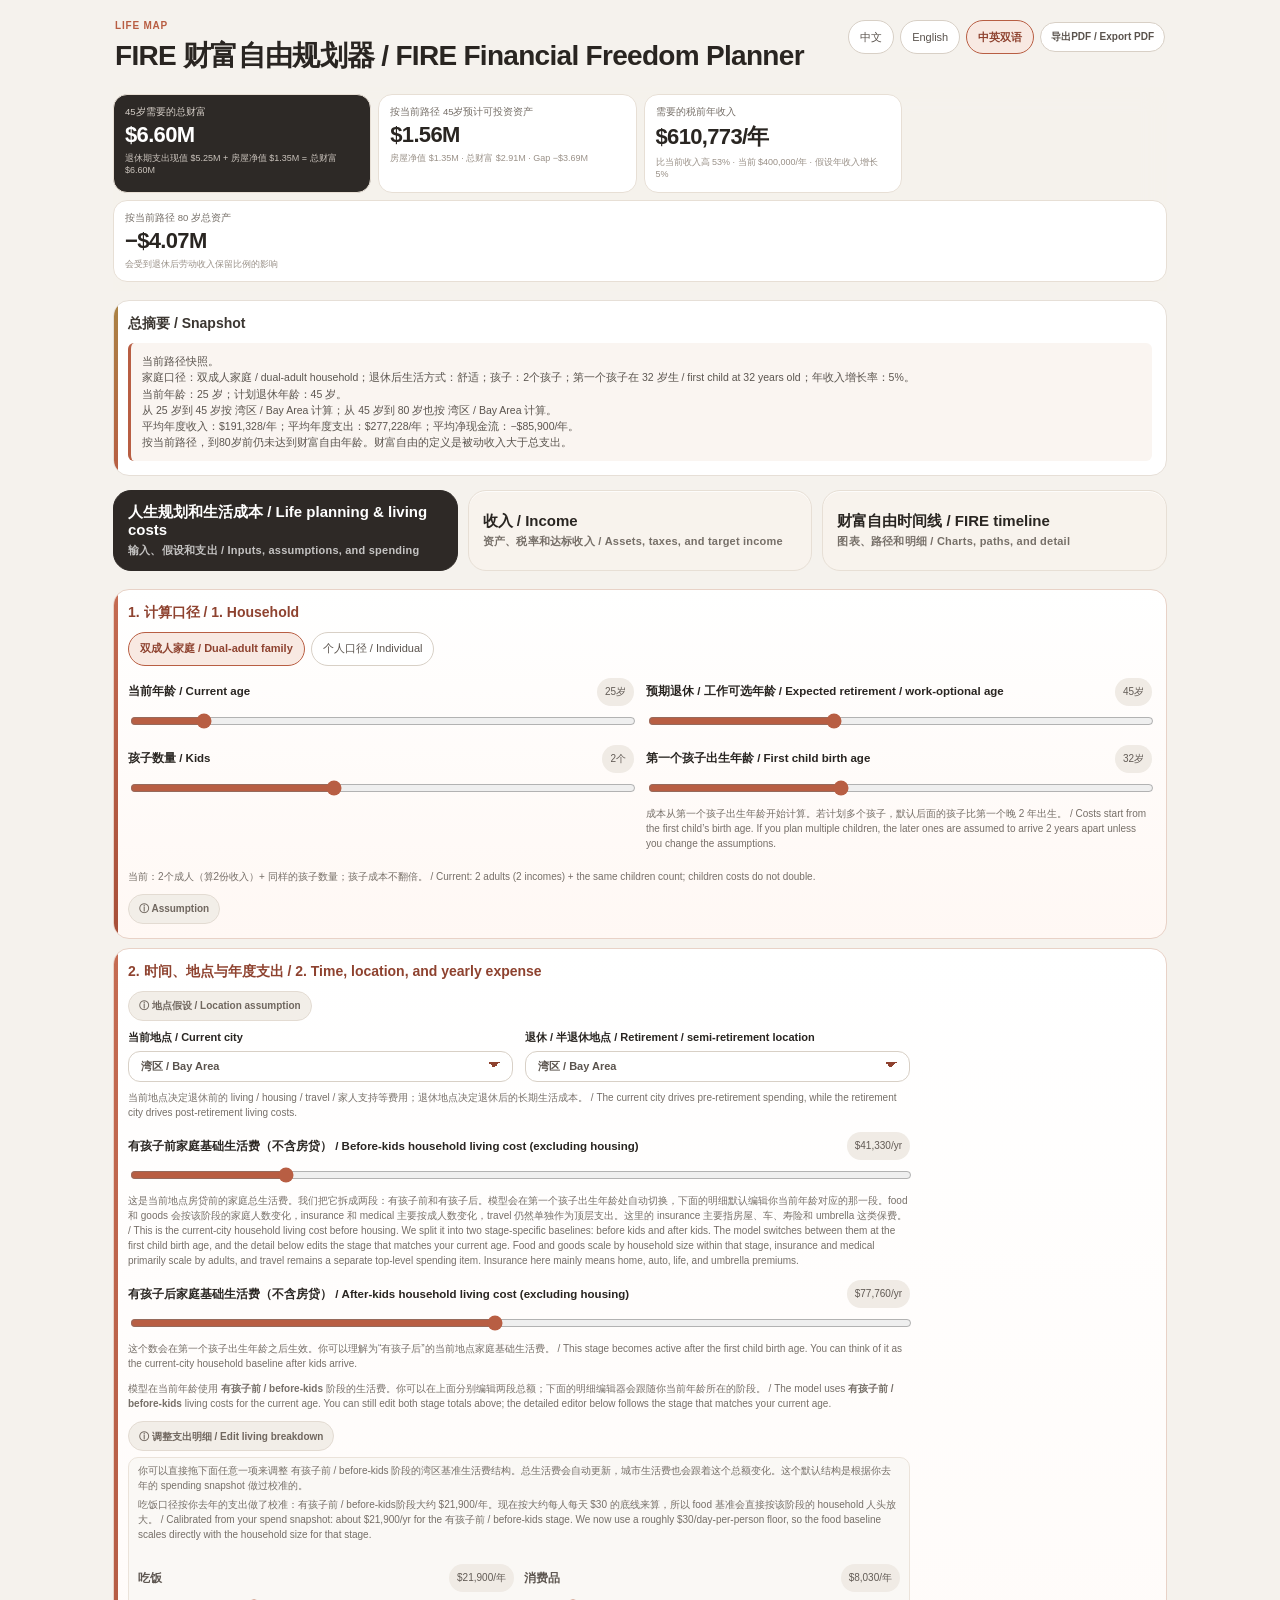
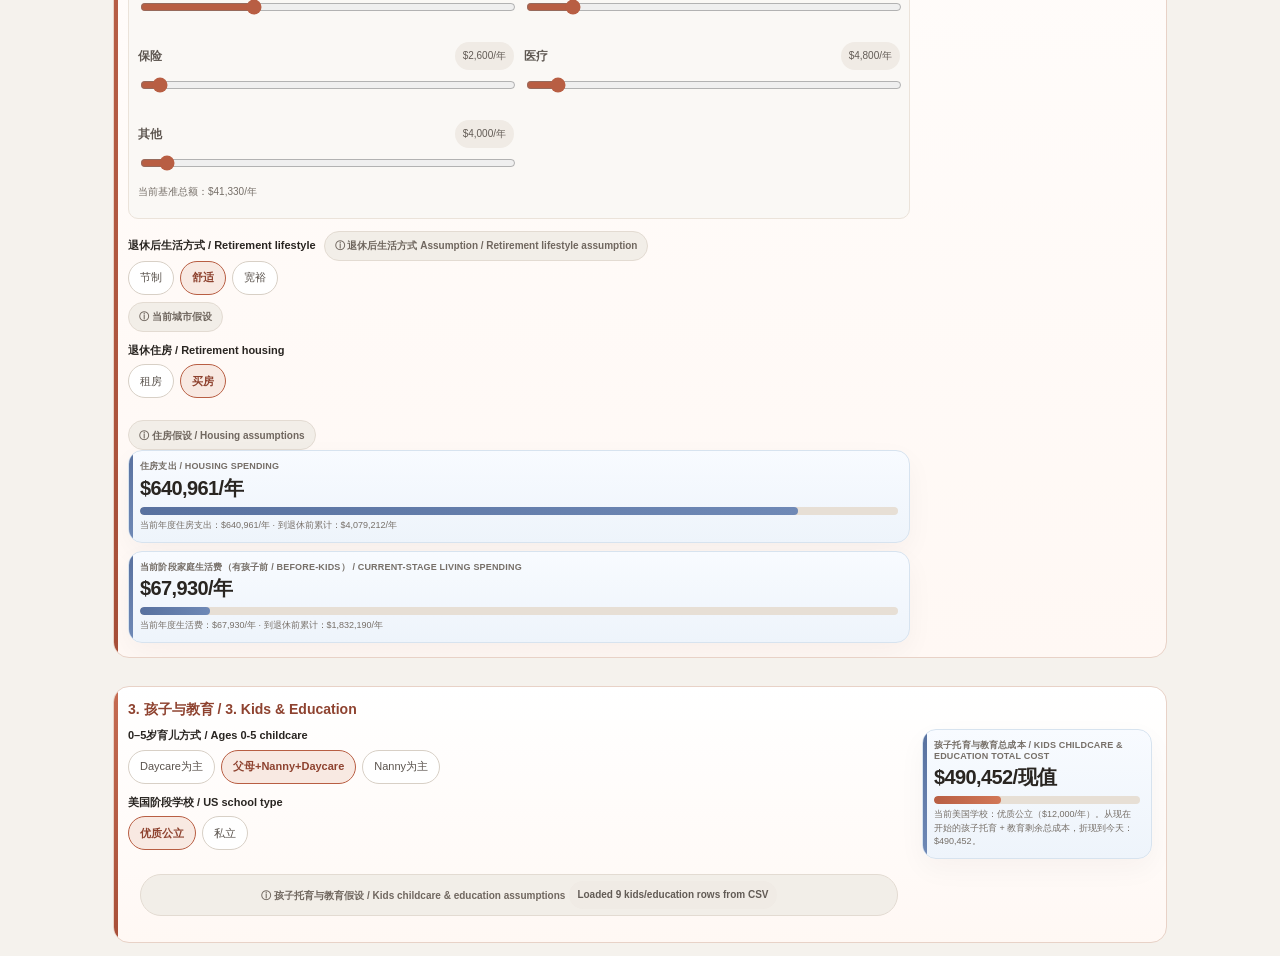
==== commit 3c7f5024: "Refine living cost stages and return range" ====
--- a/index.html
+++ b/index.html
@@ -93,6 +93,7 @@
 .fire-hit td{font-weight:800;color:#2d2926}
 .hero-row{display:flex;justify-content:space-between;gap:10px;align-items:flex-start;flex-wrap:nowrap}
 .hero-row > div:first-child{min-width:0;flex:1 1 auto}
+.hero-actions{display:flex;gap:6px;align-items:center;flex:0 0 auto;justify-content:flex-end;flex-wrap:wrap}
 .lang-toggle{justify-content:flex-end;flex:0 0 auto;margin-left:auto;white-space:nowrap}
 .lang-toggle button{min-width:0}
 .main-tabs{display:grid;grid-template-columns:repeat(3,minmax(0,1fr));gap:10px;margin:14px 0 18px}
@@ -128,6 +129,7 @@
 .tab-panel.is-hidden{display:none !important}
 @media(max-width:700px){
  .hero-row{flex-direction:column;flex-wrap:nowrap}
+ .hero-actions{justify-content:flex-start;flex-wrap:wrap}
  .lang-toggle{margin-left:0;justify-content:flex-start;white-space:normal}
  .main-tabs{grid-template-columns:1fr}
 }
@@ -140,10 +142,13 @@
    <div class="eyebrow">LIFE MAP</div>
    <h1>FIRE 财富自由规划器</h1>
   </div>
-  <div class="seg lang-toggle" id="langMode">
-   <button data-v="zh">中文</button>
-   <button data-v="en">English</button>
-   <button data-v="bilingual" class="active">中英双语</button>
+  <div class="hero-actions">
+   <div class="seg lang-toggle" id="langMode">
+    <button data-v="zh">中文</button>
+    <button data-v="en">English</button>
+    <button data-v="bilingual" class="active">中英双语</button>
+   </div>
+   <button id="exportPdfBtn" type="button" class="export-btn">导出PDF</button>
   </div>
  </div>
 
@@ -248,10 +253,16 @@
   </div>
   <div class="desc" style="margin:8px 0 10px">当前地点决定退休前的 living / housing / travel / 家人支持等费用；退休地点决定退休后的长期生活成本。 / The current city drives pre-retirement spending, while the retirement city drives post-retirement living costs.</div>
   <div class="control">
-   <div class="head"><label id="bayBaseSpendLabel">当前地点家庭基础生活费（不含房贷 / housing）</label><span class="pill" id="bayBaseSpendV">$30k</span></div>
+   <div class="head"><label id="bayBaseSpendLabel">有孩子前家庭基础生活费（不含房贷 / housing）</label><span class="pill" id="bayBaseSpendV">$30k</span></div>
     <input id="bayBaseSpend" type="range" min="15000" max="150000" step="1000" value="30000">
     <div class="desc" id="bayBaseSpendDesc" style="margin-top:6px">这是当前地点的家庭总生活费（不含房贷）。默认值会从你去年的 spending snapshot + 当前家庭口径校准出来；你可以直接拖总额，也可以展开下面的 detail 逐项调 food / goods / insurance / medical / misc。food 和 goods 会随家庭人数变化，insurance 和 medical 主要随成人数变化，travel 仍然单独作为顶层支出。这里的 insurance 主要指房屋、车、寿险和 umbrella 这类保费，不再单独写“邮费”。</div>
   </div>
+  <div class="control">
+   <div class="head"><label id="bayBaseSpendAfterLabel">有孩子后家庭基础生活费（不含房贷 / housing）</label><span class="pill" id="bayBaseSpendAfterV">$30k</span></div>
+    <input id="bayBaseSpendAfter" type="range" min="15000" max="150000" step="1000" value="30000">
+    <div class="desc" id="bayBaseSpendAfterDesc" style="margin-top:6px">这个数会在第一个孩子出生年龄之后生效。你可以理解为“有孩子后”的当前地点家庭基础生活费；模型会在该年龄点自动切换到这里。 / This stage becomes active after the first child birth age.</div>
+  </div>
+  <div class="desc" id="livingStageHint" style="margin-top:8px"></div>
   <details class="info" id="livingEditorWrap" open>
    <summary id="livingEditorSummary">ⓘ 调整支出明细 / Adjust spending detail</summary>
    <div class="info-body" id="livingEditorInfo"></div>
@@ -292,11 +303,11 @@
        <div class="control"><div class="head"><label id="mortgageYearsLabel">房贷年限</label><span class="pill" id="mortgageYearsV">30年</span></div><input id="mortgageYears" type="range" min="10" max="30" step="5" value="30"></div>
        <div class="control"><div class="head"><label id="homeCarryLabel">房产税+保险+维护</label><span class="pill" id="homeCarryV">1.8%</span></div><input id="homeCarry" type="range" min="0" max=".035" step=".001" value=".018"></div>
       </div>
-      <div class="desc" style="margin-top:8px">这份 <b>city_housing_model.csv</b> 就是模型最终采用的住房假设；租房和买房都会按这里的城市成本口径来算，下面可以直接查看对应的 rent / buy 假设。</div>
+      <div class="desc" style="margin-top:8px">这份 <b>assumptions/city_housing_model.csv</b> 就是模型最终采用的住房假设；租房和买房都会按这里的城市成本口径来算，下面可以直接查看对应的 rent / buy 假设。</div>
       <details class="info sample-panel" id="housingSampleCard" style="margin-top:10px">
        <summary><span class="sample-title">ⓘ 城市住房成本假设 / Housing expense per city assumption</span><span class="pill" id="housingSampleStatus">Loading housing CSV…</span></summary>
        <div class="desc" style="margin-top:0">
-        这张表直接从 <code>city_housing_model.csv</code> 读取，里面放的是模型最终使用的城市住房假设，包括租金、买房预算、相对湾区系数和 source note。
+        这张表直接从 <code>assumptions/city_housing_model.csv</code> 读取，里面放的是模型最终使用的城市住房假设，包括租金、买房预算、相对湾区系数和 source note。
        </div>
        <div class="scroll">
         <table>
@@ -359,7 +370,7 @@
   <details class="info sample-panel" id="kidsEduSampleCard" style="margin-top:12px">
    <summary><span class="sample-title">ⓘ 孩子托育与教育假设 / Kids, childcare & education assumptions</span><span class="pill" id="kidsEduSampleStatus">Loading kids & education CSV…</span></summary>
    <div class="desc" style="margin-top:0">
-    这张表直接从 <code>kids_education_model.csv</code> 读取，里面放的是 0-5 岁托育、美国阶段学校、回国后学校和大学的默认规划假设。这里算的是孩子托育 + 学校 + 大学的总成本，方便你以后单独校准。
+    这张表直接从 <code>assumptions/kids_education_model.csv</code> 读取，里面放的是 0-5 岁托育、美国阶段学校、回国后学校和大学的默认规划假设。这里算的是孩子托育 + 学校 + 大学的总成本，方便你以后单独校准。
    </div>
    <div class="scroll">
     <table>
@@ -405,7 +416,7 @@
    <input id="incomeGrowth" type="range" min="0" max=".15" step=".005" value=".05">
    <div class="desc" id="incomeGrowthDesc" style="margin-top:6px">默认按每年 5% 的收入增长来推演；这里会影响当前路径和达标路径里未来每年的税前年收入。</div>
   </div>
-  <div class="control"><div class="head"><label id="retReturnLabel">长期实际投资回报</label><span class="pill" id="retV"></span></div><input id="ret" type="range" min="0" max=".07" step=".005" value=".035"></div>
+  <div class="control"><div class="head"><label id="retReturnLabel">长期实际投资回报</label><span class="pill" id="retV"></span></div><input id="ret" type="range" min="0" max=".20" step=".005" value=".035"></div>
   <details class="info"><summary id="retReturnSummary">ⓘ 长期实际投资回报 Assumption</summary><div class="info-body" id="retInfo"></div></details>
   <div class="control">
    <div class="head"><label id="taxStateLabel">报税所在州</label><span class="pill" id="taxStateV">California</span></div>
@@ -495,14 +506,14 @@
   <div class="legend" id="wealthLegend"><span><i class="dot" style="background:#58719f"></i>可投资资产</span><span><i class="dot" style="background:#4f806b"></i>房屋净值</span><span><i class="dot" style="background:#b75b61"></i>房贷余额（负债）</span><span><i class="dot" style="background:#aa8344"></i>总财富</span></div>
  </div>
 
-<div class="card wealth-card outcome-card tab-panel" data-tab="outcome">
-  <div class="chart-head" style="margin-top:2px;align-items:flex-start">
+ <div class="card wealth-card outcome-card tab-panel" data-tab="outcome">
+   <div class="chart-head" style="margin-top:2px;align-items:flex-start">
    <details class="annual-toggle" open>
-    <summary id="annualSummary">7. 年度明细（至80岁）</summary>
-    <div class="scroll" style="margin-top:12px"><table><thead><tr><th>年龄</th><th>劳动收入</th><th>被动收入</th><th>支出</th><th>年度净现金流</th><th>投资收益</th><th>可投资资产</th><th>房屋净值</th><th>总财富</th></tr></thead><tbody id="rows"></tbody></table></div>
+   <summary id="annualSummary">7. 年度明细（至80岁）</summary>
+   <div class="scroll" style="margin-top:12px"><table><thead><tr><th>年龄</th><th>劳动收入</th><th>被动收入</th><th>支出</th><th>年度净现金流</th><th>投资收益</th><th>可投资资产</th><th>房屋净值</th><th>总财富</th></tr></thead><tbody id="rows"></tbody></table></div>
    </details>
    <button id="downloadAnnualCsvBtn" type="button" class="export-btn">下载CSV</button>
- </div>
+  </div>
 
  <div class="card faq neutral-card outcome-card tab-panel" data-tab="outcome">
   <h2>8. FAQ</h2>
@@ -613,11 +624,11 @@
    <div class="answer">
     这个项目的 GitHub 仓库在这里：<a href="https://github.com/evasun777/fire-planner/tree/main" target="_blank" rel="noopener">github.com/evasun777/fire-planner</a><br><br>
     主要的假设文件都放在仓库根目录：<br>
-    <b>ASSUMPTIONS.md</b>：主假设说明和口径总表<br>
-    <b>tax_assumptions.json</b>：税率估算的结构化数据<br>
-    <b>city_food_spend_model.csv</b>：城市吃饭成本样本<br>
-    <b>city_housing_model.csv</b>：城市住房成本假设<br>
-    <b>kids_education_model.csv</b>：孩子与教育假设
+    <b>assumptions/ASSUMPTIONS.md</b>：主假设说明和口径总表<br>
+    <b>assumptions/tax_assumptions.json</b>：税率估算的结构化数据<br>
+    <b>assumptions/city_food_spend_model.csv</b>：城市吃饭成本样本<br>
+    <b>assumptions/city_housing_model.csv</b>：城市住房成本假设<br>
+    <b>assumptions/kids_education_model.csv</b>：孩子与教育假设
    </div>
   </details>
  </div>
